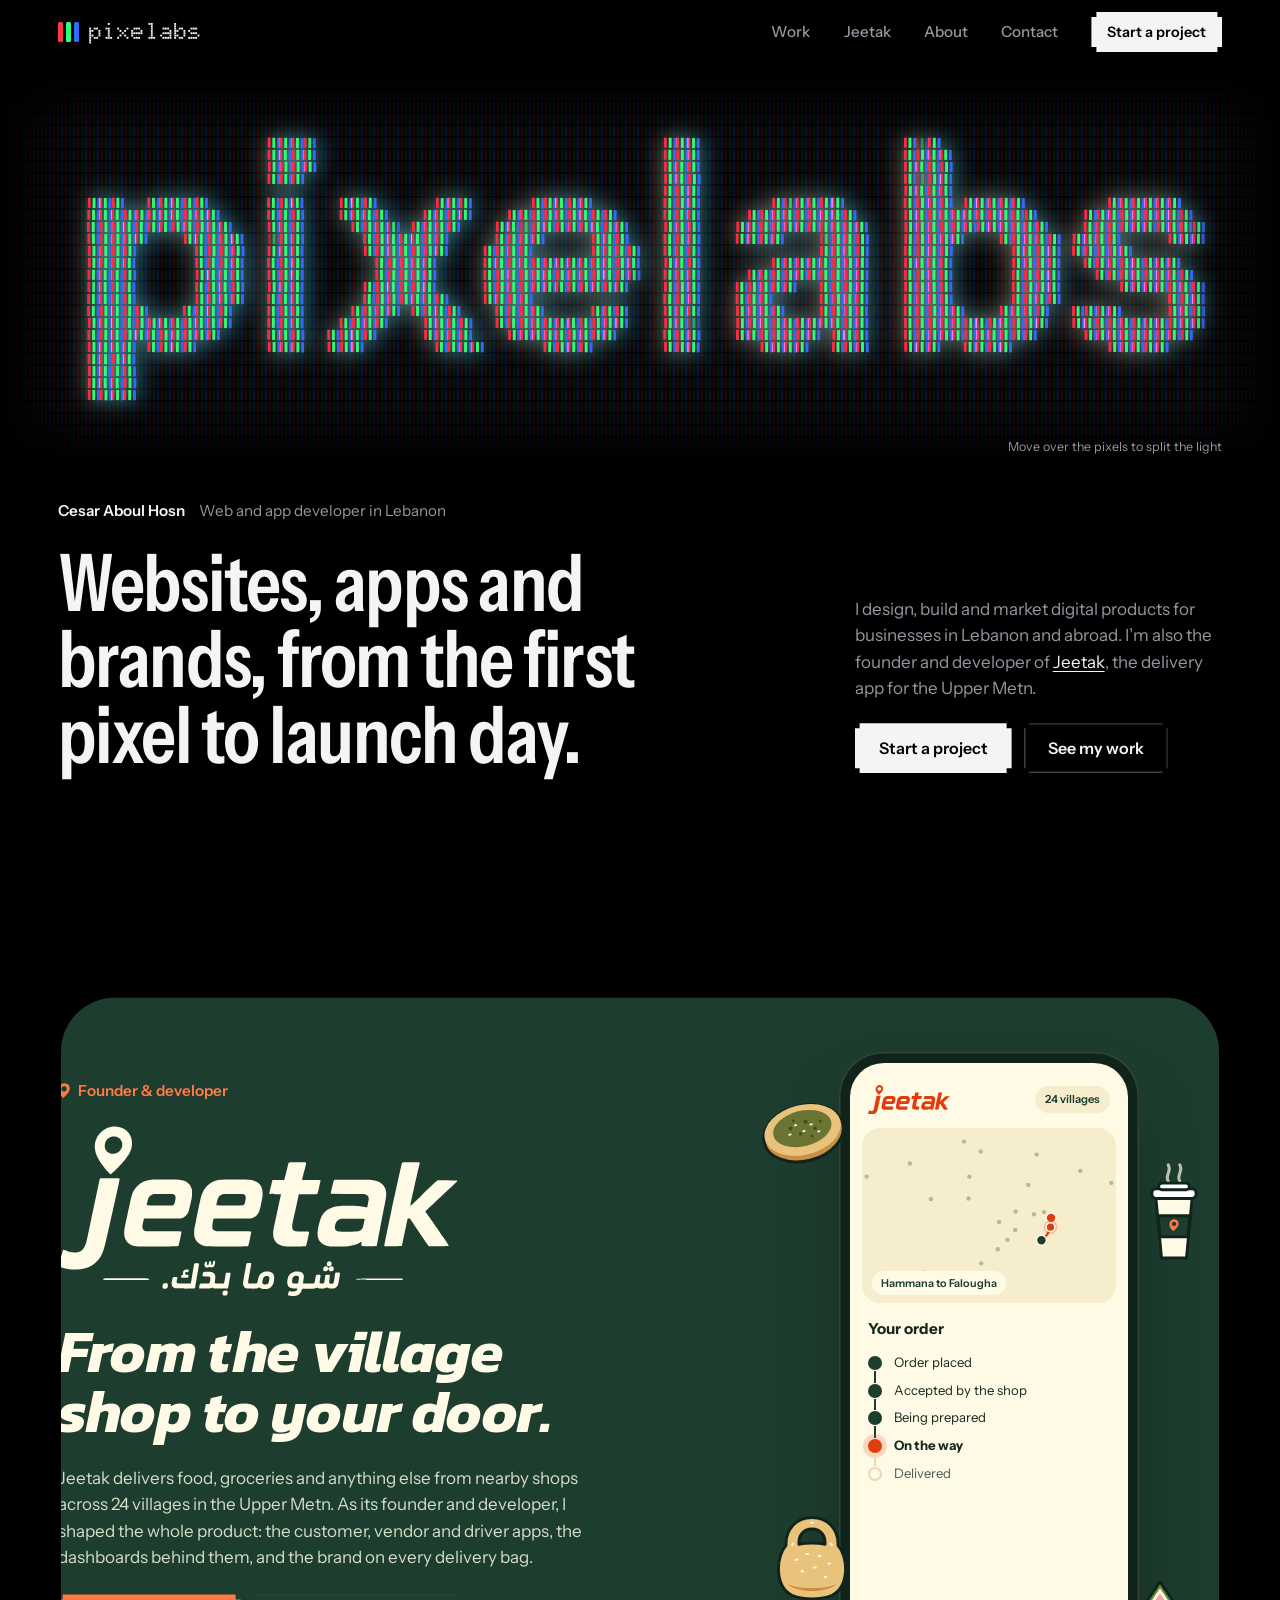
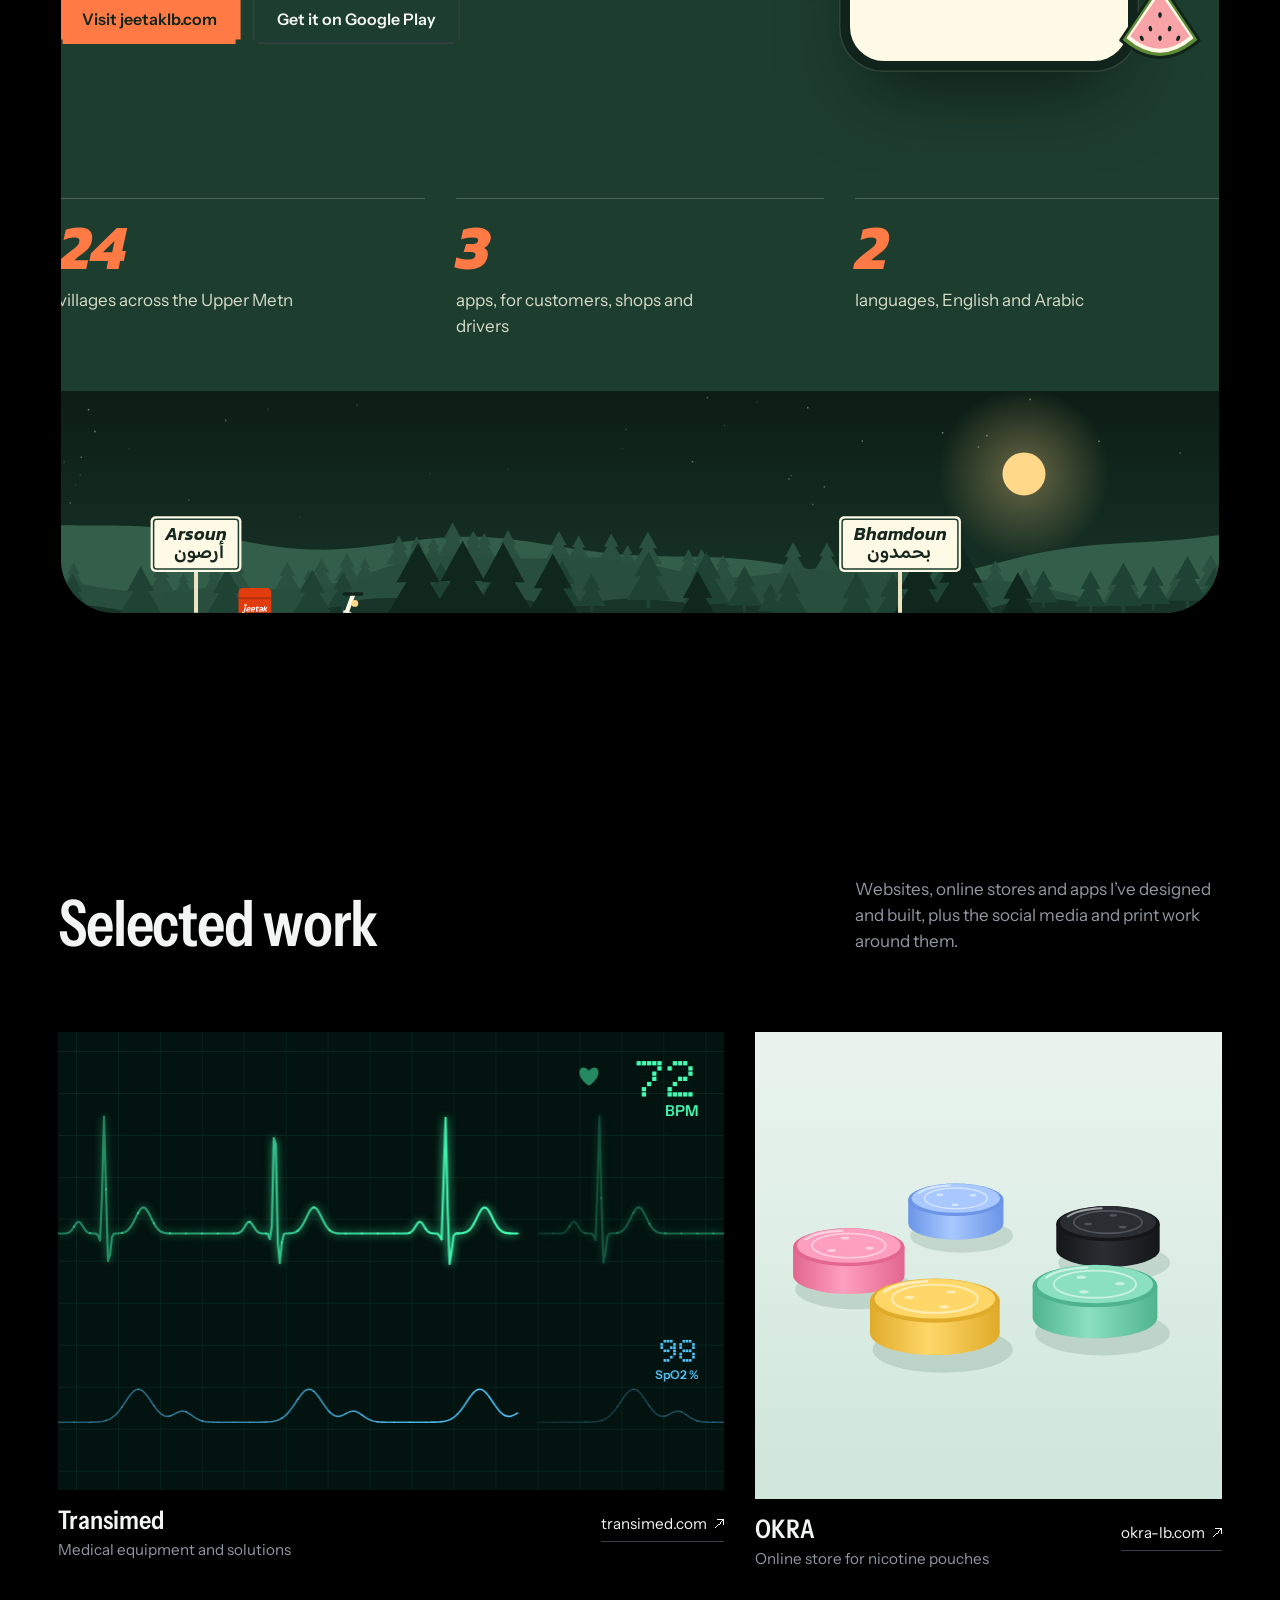
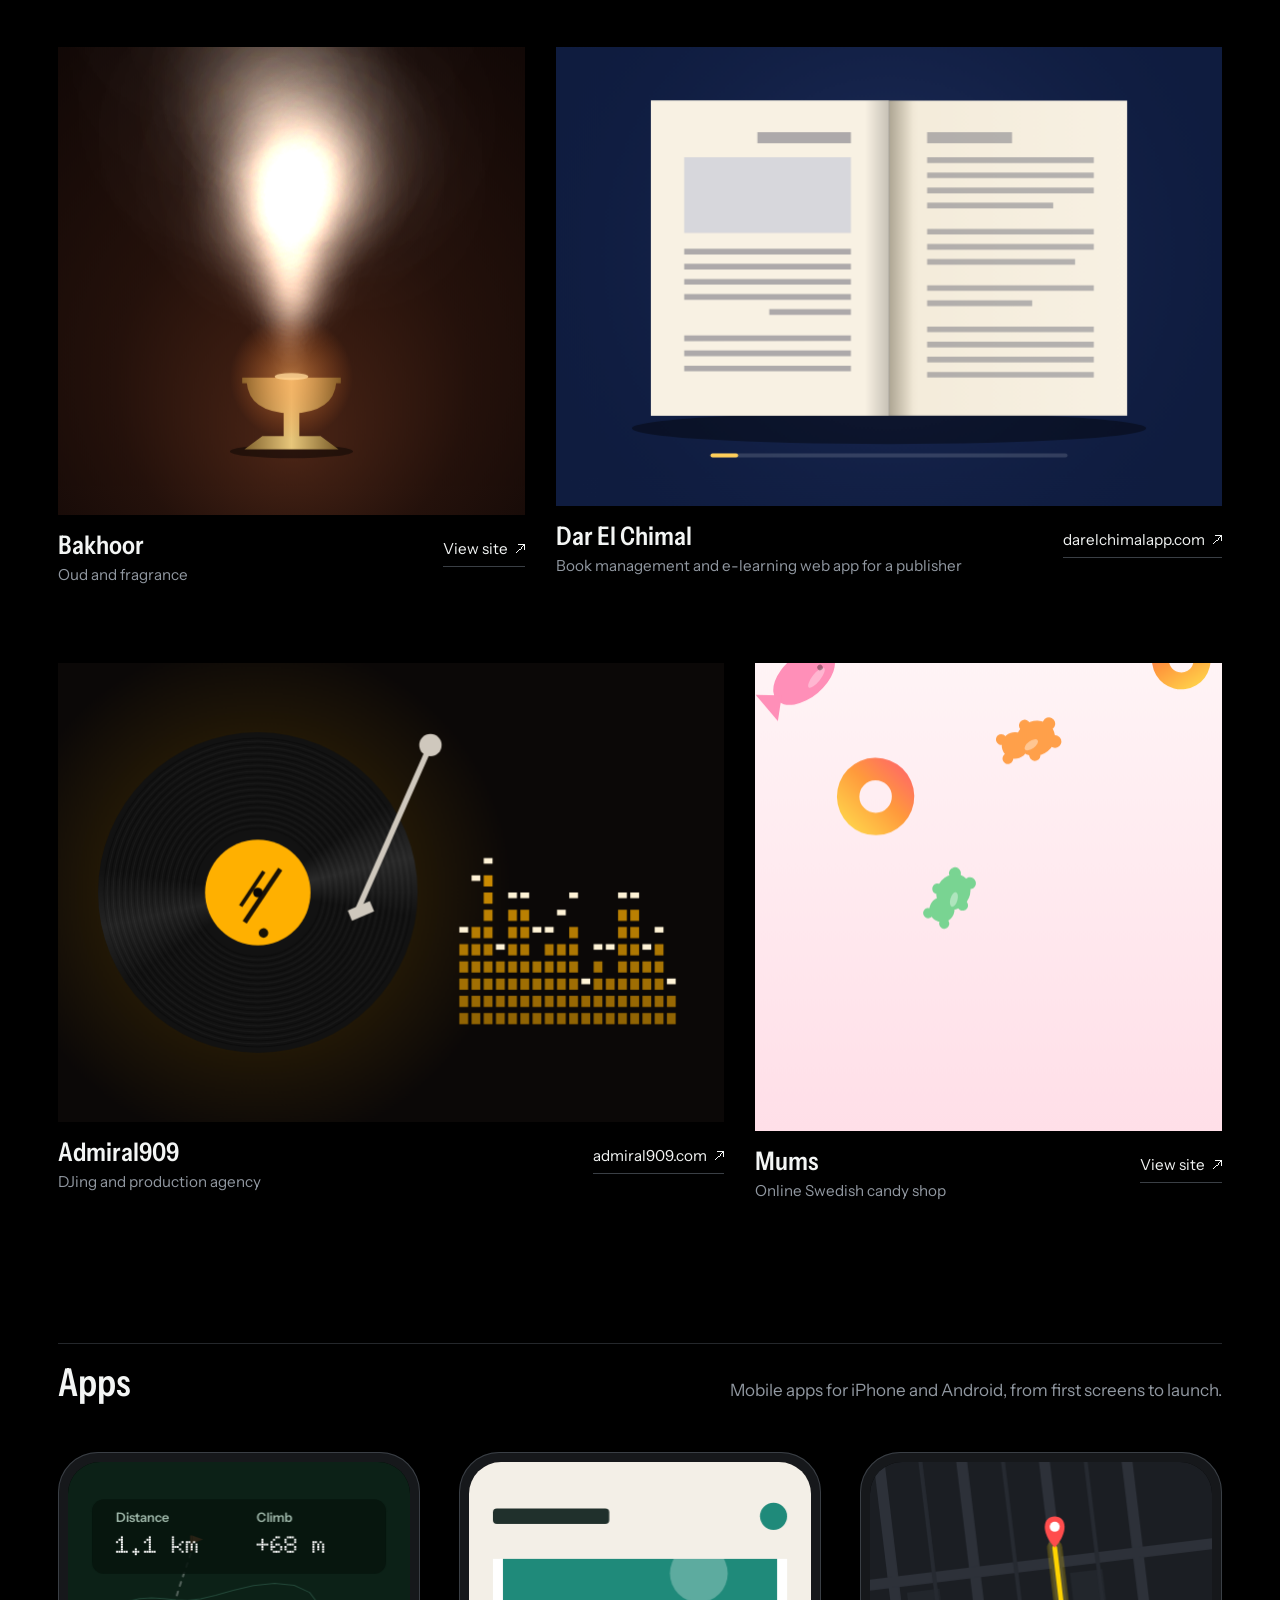
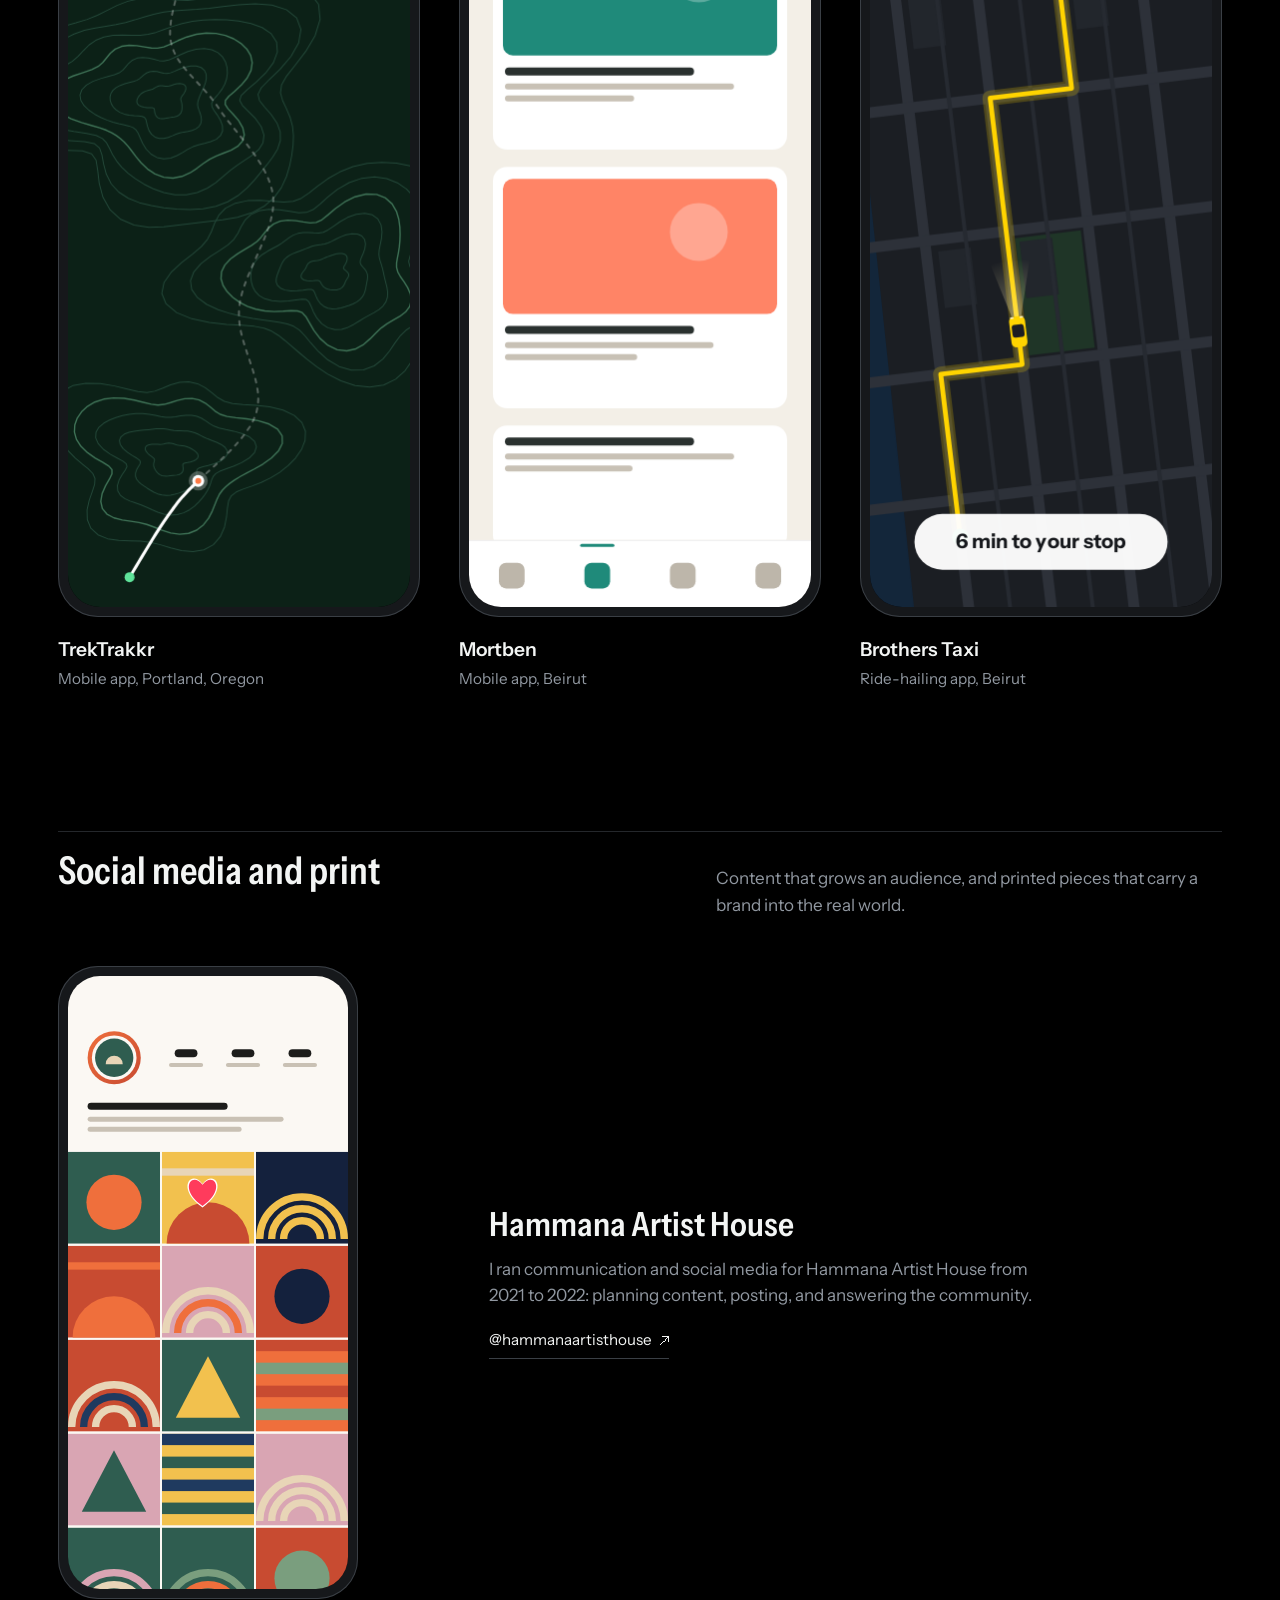
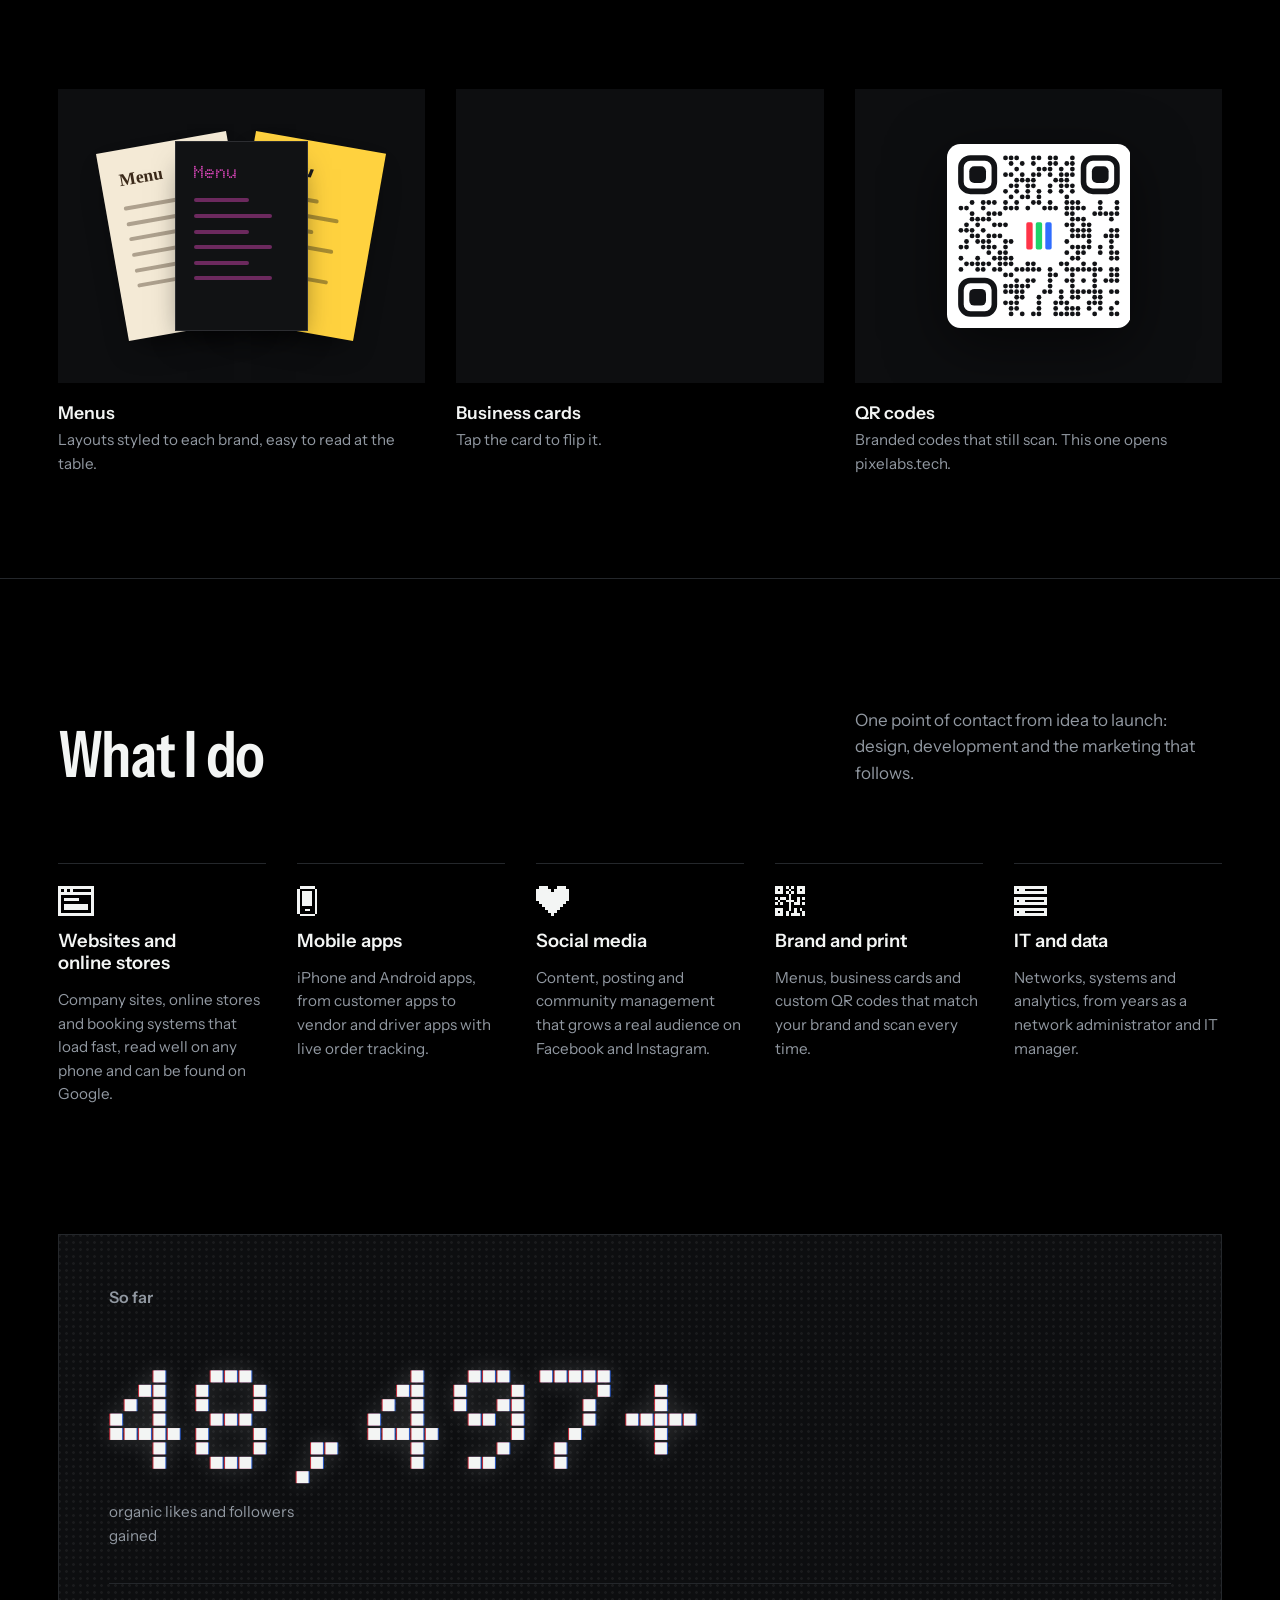
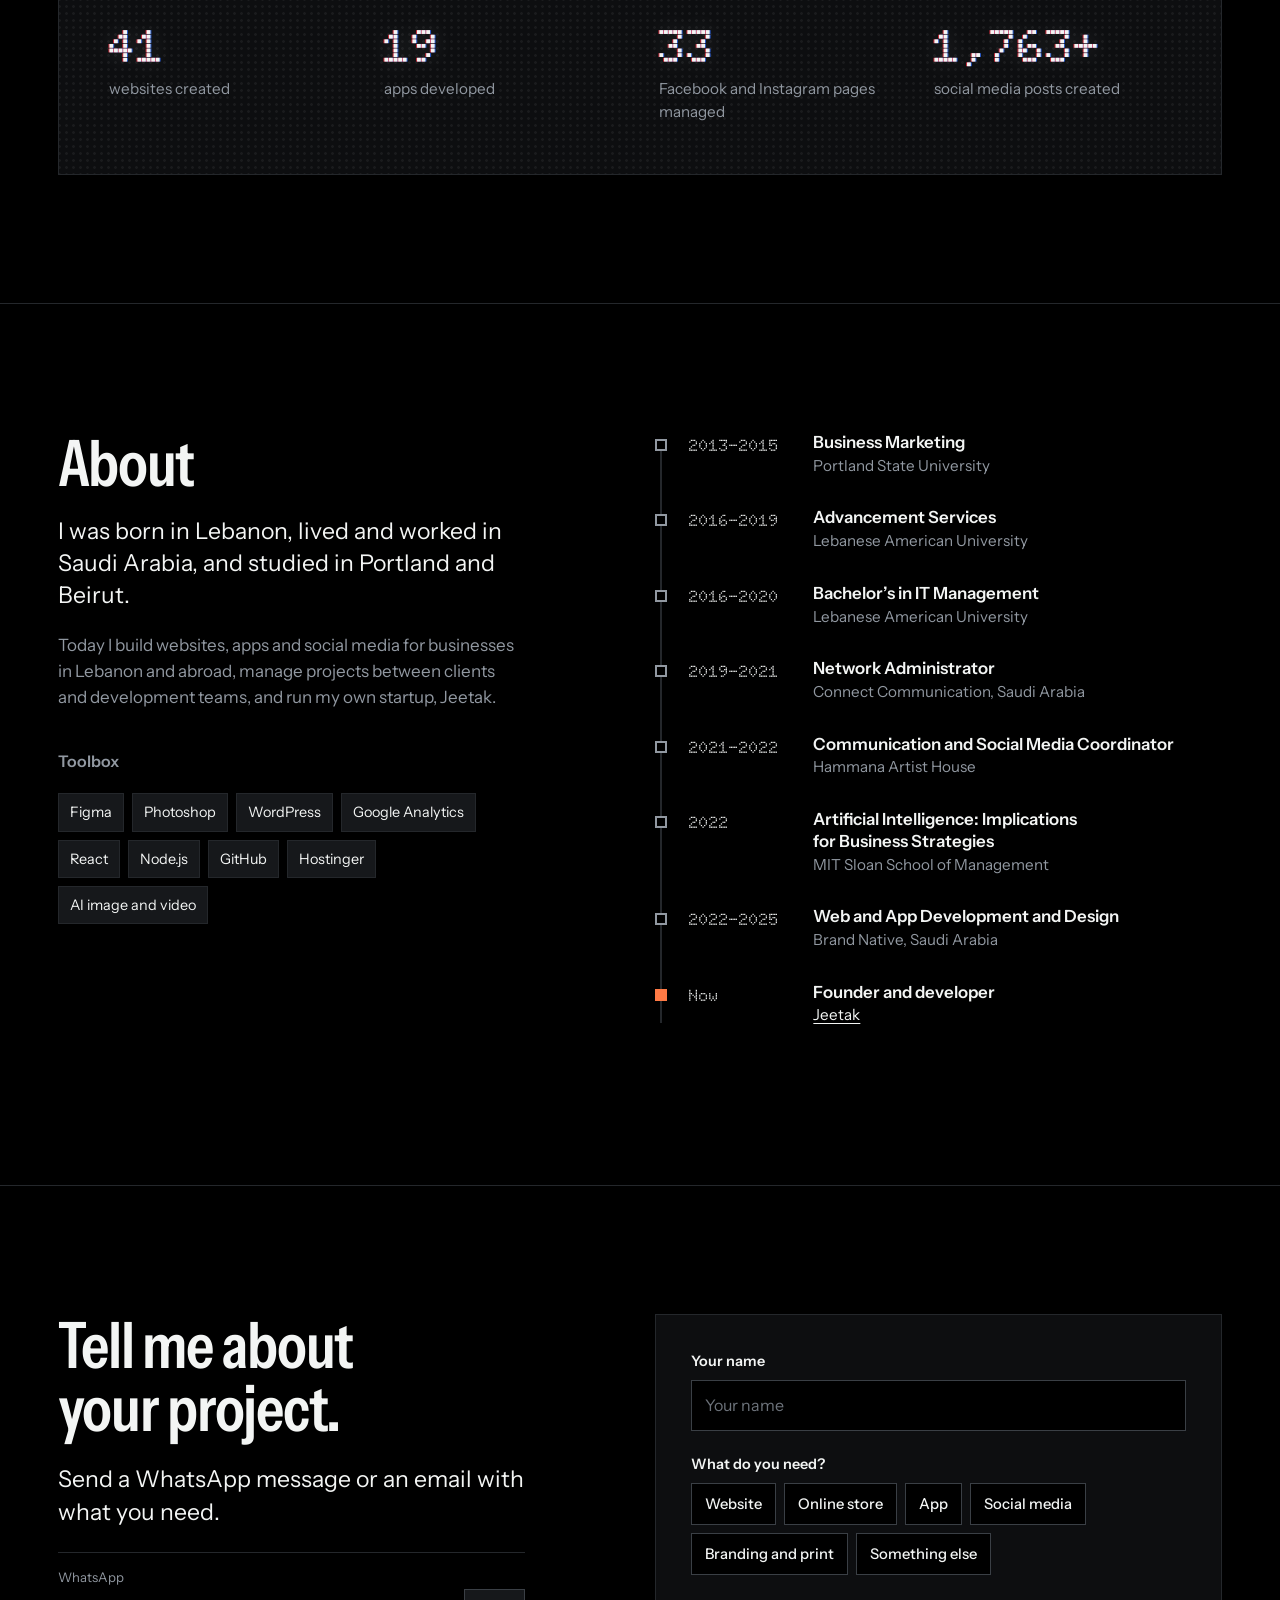
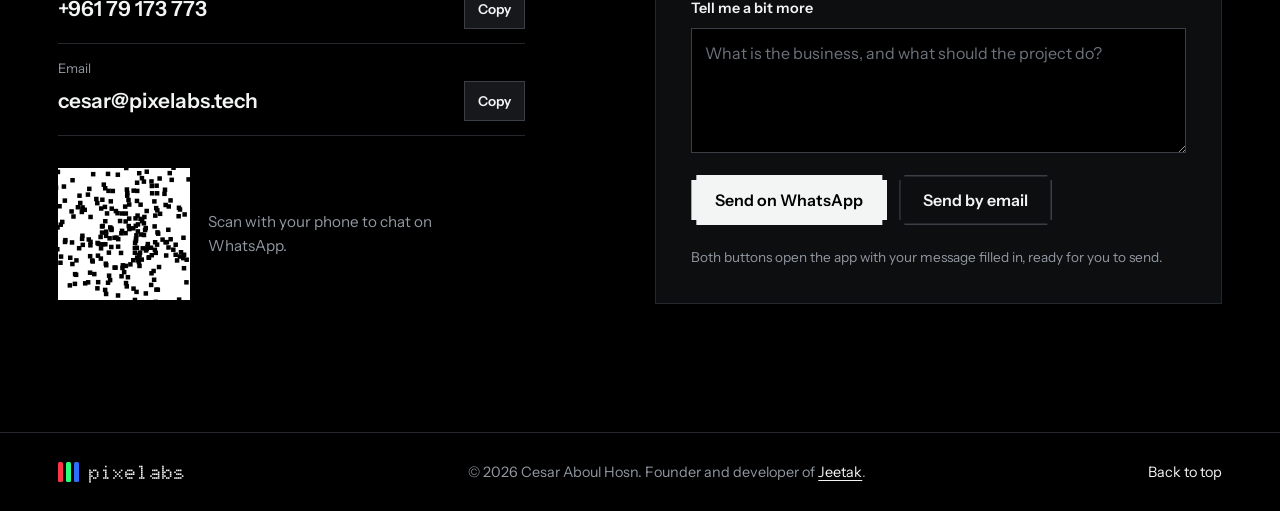
==== index.html @ 4c9a55b4 "pixelabs.tech redesign New single-page portfolio: subpixel hero, animated project covers, Jeetak fou" ====
<!doctype html>
<html lang="en">
<head>
<meta charset="utf-8">
<meta name="viewport" content="width=device-width, initial-scale=1, viewport-fit=cover">
<title>Cesar Aboul Hosn | Web &amp; App Developer | pixelabs</title>
<meta name="description" content="Cesar Aboul Hosn designs, builds and markets websites, apps and brands. Web and app developer in Lebanon, founder and developer of Jeetak.">
<meta name="theme-color" content="#000000">
<link rel="canonical" href="https://pixelabs.tech/">
<link rel="icon" href="data:image/svg+xml,%3Csvg xmlns='http://www.w3.org/2000/svg' viewBox='0 0 32 32'%3E%3Crect width='32' height='32' rx='6' fill='%23000'/%3E%3Crect x='7' y='7' width='4.5' height='18' rx='1' fill='%23ff3448'/%3E%3Crect x='13.75' y='7' width='4.5' height='18' rx='1' fill='%2328ff7c'/%3E%3Crect x='20.5' y='7' width='4.5' height='18' rx='1' fill='%232f6dff'/%3E%3C/svg%3E">
<meta property="og:type" content="website">
<meta property="og:url" content="https://pixelabs.tech/">
<meta property="og:site_name" content="pixelabs">
<meta property="og:title" content="Cesar Aboul Hosn | Web &amp; App Developer">
<meta property="og:description" content="Cesar Aboul Hosn designs, builds and markets websites, apps and brands. Web and app developer in Lebanon, founder and developer of Jeetak.">
<meta property="og:image" content="https://pixelabs.tech/og-image.png">
<meta property="og:image:width" content="1200">
<meta property="og:image:height" content="630">
<meta name="twitter:card" content="summary_large_image">
<link rel="preconnect" href="https://fonts.googleapis.com">
<link rel="preconnect" href="https://fonts.gstatic.com" crossorigin>
<link rel="stylesheet" href="https://fonts.googleapis.com/css2?family=Instrument+Sans:wdth,wght@75..100,400..700&family=Doto:wght@500..900&family=Kanit:ital,wght@1,600;1,700&family=Baloo+Bhaijaan+2:wght@600;700&display=swap">
<style>
:root{padding:env(safe-area-inset-top,0px) 0 env(safe-area-inset-bottom,0px)}
*,*::before,*::after{box-sizing:border-box}
body{margin:0}
img{max-width:100%}
[hidden]{display:none!important}
/* Layout: a dark screen seen up close. One full-bleed pixel canvas opens the page; everything else sits
   left-aligned on a 12-column grid with wide black margins. The Jeetak section switches the screen to
   Jeetak's own app colours, the way a phone switches apps. */
:root {
  --void: #000000;          /* OLED black: a pixel switched off */
  --glass: #0d0e10;         /* panel glass for raised surfaces */
  --glass-2: #16181b;
  --rule: #24272b;
  --rule-strong: #3a3f45;
  --dim: #9198a1;           /* secondary text, 7:1 on black */
  --placeholder: #6d737b;
  --phosphor: #f3f5f4;      /* screen white */
  --sub-r: #ff3448;         /* the three subpixels */
  --sub-g: #28ff7c;
  --sub-b: #2f6dff;
  --veil: rgba(0, 0, 0, .74);
  --led-dot: rgba(255, 255, 255, .055);
  --subpx: url("data:image/svg+xml,%3Csvg xmlns='http://www.w3.org/2000/svg' viewBox='0 0 30 30'%3E%3Crect x='1.5' y='2' width='7' height='26' rx='1.5' fill='%23ff3448' fill-opacity='.13'/%3E%3Crect x='11.5' y='2' width='7' height='26' rx='1.5' fill='%2328ff7c' fill-opacity='.09'/%3E%3Crect x='21.5' y='2' width='7' height='26' rx='1.5' fill='%232f6dff' fill-opacity='.17'/%3E%3C/svg%3E");

  /* Jeetak, from jeetaklb.com */
  --jk-pine: #1D3D2F;
  --jk-pine-deep: #10241B;
  --jk-ink: #15271E;
  --jk-ink-soft: #4A5D52;
  --jk-cream: #FFFAE6;
  --jk-cream-shade: #F6EDCD;
  --jk-cream-dim: #D6DCC8;
  --jk-cream-edge: #E7DBB5;
  --jk-orange: #E23C0E;
  --jk-orange-lit: #FF7A45;
  --jk-orange-ink: #B32F0A;
  --jk-hair: rgba(255, 250, 230, .2);
  /* Jeetak illustration palette (names match jeetaklb.com so its drawings render unchanged) */
  --orange: var(--jk-orange); --orange-lit: var(--jk-orange-lit); --orange-ink: var(--jk-orange-ink);
  --pine: var(--jk-pine); --pine-deep: var(--jk-pine-deep); --cream: var(--jk-cream);
  --white: #FFFFFF; --tree-fore: #0A1912; --stone: #EFE3C4; --glow: #FFD88A;
  --dough: #E9C27C; --crust: #C98F45; --zaatar: #6B7433; --zaatar-dark: #454D1E;
  --herb: #7FAE4E; --herb-dark: #5C8A35; --kraft: #C99A5D; --kraft-dark: #A97C43;
  --melon: #F7A3A8; --water: #BFE6F4; --water-deep: #86C6E0; --tomato: #D9412F;

  --f-display: "Instrument Sans", "Arial Narrow", system-ui, -apple-system, "Segoe UI", sans-serif;
  --f-body: "Instrument Sans", system-ui, -apple-system, "Segoe UI", sans-serif;
  --f-dot: "Doto", "Instrument Sans", ui-monospace, monospace;
  --f-jk: "Kanit", "Instrument Sans", system-ui, sans-serif;
  --f-ar: "Baloo Bhaijaan 2", "Geeza Pro", "Noto Sans Arabic", system-ui, sans-serif;

  --t-h1: clamp(2.35rem, 6.2vw, 6rem);
  --t-h2: clamp(2.2rem, 5vw, 4.5rem);
  --t-h3: clamp(1.3rem, 2vw, 1.6rem);

  --gutter: clamp(16px, 4.5vw, 64px);
  --col-gap: clamp(16px, 2.4vw, 32px);
  --max: 1320px;
  --head: 64px;
  color-scheme: dark;
}

*, *::before, *::after { box-sizing: border-box; }
html { background: var(--void); scroll-behavior: smooth; -webkit-text-size-adjust: 100%; overflow-x: clip; }
body {
  background: var(--void);
  color: var(--phosphor);
  font-family: var(--f-body);
  font-size: 1.0625rem;
  line-height: 1.55;
  overflow-x: clip;
  -webkit-font-smoothing: antialiased;
  -moz-osx-font-smoothing: grayscale;
}
::selection { background: var(--sub-b); color: var(--white); }
a { color: inherit; }
:focus-visible { outline: 2px solid var(--phosphor); outline-offset: 3px; }
h1, h2, h3, h4 { margin: 0; font-weight: 600; text-wrap: balance; }
p { margin: 0; }
.sprite { position: absolute; width: 0; height: 0; overflow: hidden; }
.skip { position: absolute; left: 12px; top: -80px; z-index: 100; background: var(--phosphor); color: var(--void); padding: 12px 16px; font-weight: 600; text-decoration: none; }
.skip:focus { top: 12px; }
.wrap { width: 100%; max-width: var(--max); margin-inline: auto; padding-inline: var(--gutter); }
section { scroll-margin-top: calc(var(--head) + 8px); }

/* ---------- header ---------- */
.top {
  position: fixed; inset: 0 0 auto 0; z-index: 40;
  padding-top: env(safe-area-inset-top, 0px);
  border-bottom: 1px solid transparent;
  transition: background-color .35s ease, border-color .35s ease, transform .45s cubic-bezier(.2, .7, .2, 1);
}
.top.scrolled { background: var(--veil); -webkit-backdrop-filter: blur(14px) saturate(150%); backdrop-filter: blur(14px) saturate(150%); border-bottom-color: var(--rule); }
.top.hide:not(:focus-within) { transform: translateY(-100%); }
.top-in { height: var(--head); display: flex; align-items: center; justify-content: space-between; gap: 16px; }
.logo { display: inline-flex; align-items: center; gap: 10px; color: var(--phosphor); text-decoration: none; }
.logo-mark { display: inline-flex; gap: 3px; height: 20px; }
.logo-mark i { display: block; width: 5px; border-radius: 1.5px; }
.logo-mark i:nth-child(1) { background: var(--sub-r); }
.logo-mark i:nth-child(2) { background: var(--sub-g); }
.logo-mark i:nth-child(3) { background: var(--sub-b); }
.logo-word { font-family: var(--f-dot); font-weight: 800; font-size: 1.45rem; line-height: 1; letter-spacing: .01em; }
.nav { display: flex; align-items: center; gap: clamp(14px, 2.6vw, 34px); }
.nav a:not(.btn) { color: var(--dim); text-decoration: none; font-size: .95rem; font-weight: 500; padding-block: 12px; transition: color .2s; }
.nav a:not(.btn):hover { color: var(--phosphor); }
@media (max-width: 760px) { .nav .nav-wide { display: none; } }

/* ---------- buttons: square-stepped corners like a pixel-art button ---------- */
.btn {
  --bg: var(--phosphor); --fg: var(--void);
  display: inline-flex; align-items: center; justify-content: center; gap: 10px;
  min-height: 50px; padding: 0 24px;
  font: 600 1rem/1 var(--f-body);
  color: var(--fg); background: var(--bg);
  text-decoration: none; border: 0; cursor: pointer;
  clip-path: polygon(0 5px, 5px 5px, 5px 0, calc(100% - 5px) 0, calc(100% - 5px) 5px, 100% 5px, 100% calc(100% - 5px), calc(100% - 5px) calc(100% - 5px), calc(100% - 5px) 100%, 5px 100%, 5px calc(100% - 5px), 0 calc(100% - 5px));
  transition: transform .15s ease, text-shadow .2s ease;
}
.btn:active { transform: translateY(1px); }
.btn:focus-visible { outline: none; box-shadow: inset 0 0 0 3px var(--sub-b); }
.btn.ghost { --bg: transparent; --fg: var(--phosphor); box-shadow: inset 0 0 0 1.5px var(--rule-strong); }
.btn.ghost:focus-visible { box-shadow: inset 0 0 0 3px var(--sub-b); }
@media (hover: hover) { .btn:hover { text-shadow: -1.5px 0 var(--sub-r), 1.5px 0 var(--sub-b); } }
.btn-sm { min-height: 40px; padding: 0 16px; font-size: .9rem; }
.cta-row { display: flex; flex-wrap: wrap; gap: 12px; }

/* ---------- hero ---------- */
.hero { padding-top: var(--head); }
.hero-screen {
  position: relative;
  height: clamp(180px, 30vw, 440px);
  margin-top: clamp(4px, 1vw, 16px);
  touch-action: pan-y;
  cursor: crosshair;
  background-image: var(--subpx);
  background-size: var(--cell, 8px) var(--cell, 8px);
  background-position: var(--gx, 0) var(--gy, 0);
  user-select: none; -webkit-user-select: none;
}
.hero-screen::after {
  content: ""; position: absolute; inset: 0; pointer-events: none;
  background:
    linear-gradient(90deg, var(--void), rgba(0, 0, 0, 0) 7%, rgba(0, 0, 0, 0) 93%, var(--void)),
    linear-gradient(var(--void), rgba(0, 0, 0, 0) 16%, rgba(0, 0, 0, 0) 84%, var(--void));
}
.hero-screen canvas { position: absolute; inset: 0; width: 100%; height: 100%; display: block; }
#heroGlow { filter: blur(12px) saturate(1.5); opacity: .85; }
.hero-hint { position: absolute; right: var(--gutter); bottom: 4px; z-index: 2; font-size: .78rem; color: var(--dim); pointer-events: none; }
.hint-touch { display: none; }
@media (hover: none) { .hint-fine { display: none; } .hint-touch { display: inline; } }

.hero-copy {
  display: grid; grid-template-columns: repeat(12, minmax(0, 1fr));
  column-gap: var(--col-gap); row-gap: 22px;
  padding-block: clamp(18px, 3vw, 40px) clamp(64px, 9vw, 128px);
}
.credit { grid-column: 1 / -1; display: flex; flex-wrap: wrap; align-items: baseline; gap: 2px 14px; font-size: .95rem; color: var(--dim); }
.credit strong { color: var(--phosphor); font-weight: 600; }
.hero h1 {
  grid-column: 1 / span 8;
  font-family: var(--f-display); font-stretch: 78%; font-weight: 600;
  font-size: var(--t-h1); line-height: .96; letter-spacing: -.022em;
}
.hero-side { grid-column: 9 / span 4; align-self: end; display: grid; gap: 22px; color: var(--dim); }
.hero-side p { max-width: 38ch; }
.hero-side a:not(.btn) { color: var(--phosphor); text-underline-offset: 3px; }
@media (max-width: 900px) {
  .hero h1, .hero-side { grid-column: 1 / -1; }
  .hero-side p { max-width: 52ch; }
}

/* ---------- Jeetak ---------- */
.jk { --p: 1; padding-block: clamp(8px, 2vw, 24px); }
.jk-panel {
  position: relative; overflow: hidden;
  background: var(--jk-pine); color: var(--jk-cream);
  padding-top: clamp(64px, 9vw, 128px);
  clip-path: inset(calc((1 - var(--p)) * 7vw) calc((1 - var(--p)) * 5vw) round calc((1 - var(--p)) * 56px));
}
.jk-grid { display: grid; grid-template-columns: repeat(12, minmax(0, 1fr)); column-gap: var(--col-gap); row-gap: 56px; align-items: center; }
.jk-copy { grid-column: 1 / span 6; display: grid; gap: 24px; justify-items: start; }
.jk-visual { grid-column: 8 / span 5; position: relative; display: grid; place-items: center; padding-block: 24px; }
@media (max-width: 900px) { .jk-copy, .jk-visual { grid-column: 1 / -1; } }
.jk-role { display: inline-flex; align-items: center; gap: 8px; font-size: .95rem; font-weight: 600; color: var(--jk-orange-lit); }
.jk-role-pin { width: 12px; height: 15px; fill: currentColor; }
.jk-lockup { width: min(100%, 25rem); height: auto; fill: var(--jk-cream); }
.jk h2 { font-family: var(--f-jk); font-style: italic; font-weight: 700; font-size: clamp(2rem, 4.6vw, 3.9rem); line-height: 1.02; letter-spacing: -.01em; max-width: 14ch; }
.jk-lede { color: var(--jk-cream-dim); max-width: 48ch; }
.jk-btn { --bg: var(--jk-orange-lit); --fg: var(--jk-pine-deep); }
.jk-btn:focus-visible, .jk-ghost:focus-visible { box-shadow: inset 0 0 0 3px var(--jk-cream); }
.jk-ghost { --fg: var(--jk-cream); box-shadow: inset 0 0 0 1.5px rgba(255, 250, 230, .42); }
@media (hover: hover) { .jk .btn:hover { text-shadow: none; filter: brightness(1.06); } }

.jk-phone {
  position: relative; z-index: 1;
  width: min(300px, 76vw); aspect-ratio: 9 / 18.6; max-width: 100%;
  padding: 11px; border-radius: 44px;
  background: var(--jk-pine-deep);
  box-shadow: 0 40px 80px -30px rgba(0, 0, 0, .6), inset 0 0 0 1.5px rgba(255, 250, 230, .14);
}
.jk-screen { height: 100%; border-radius: 34px; overflow: hidden; display: flex; flex-direction: column; background: var(--jk-cream); color: var(--jk-ink); }
.jk-app-bar { display: flex; align-items: center; justify-content: space-between; padding: 22px 18px 10px; }
.jk-app-word { width: 82px; height: auto; fill: var(--jk-orange); }
.jk-app-chip { font-size: .7rem; font-weight: 600; color: var(--jk-pine); background: var(--jk-cream-shade); padding: 5px 10px; border-radius: 999px; }
.jk-map { position: relative; margin: 4px 12px 0; aspect-ratio: 1.45; border-radius: 18px; overflow: hidden; background: var(--jk-cream-shade); }
.jk-map svg { width: 100%; height: 100%; display: block; }
.jk-dots circle { fill: var(--jk-pine); opacity: .3; }
.jk-route { fill: none; stroke: var(--jk-pine); stroke-opacity: .4; stroke-width: 6; stroke-dasharray: 2 14; stroke-linecap: round; }
.jk-route-done { fill: none; stroke: var(--jk-orange); stroke-width: 7; stroke-linecap: round; }
.jk-shop { fill: var(--jk-pine); stroke: var(--jk-cream); stroke-width: 5; }
.jk-home { fill: var(--jk-orange); stroke: var(--jk-cream); stroke-width: 5; }
.jk-rider-dot { fill: var(--jk-orange); stroke: var(--jk-cream); stroke-width: 5; }
.jk-rider-pulse { fill: var(--jk-orange); opacity: .25; transform-box: fill-box; transform-origin: center; animation: pulse 1.4s ease-out infinite; }
.jk-map-label { position: absolute; left: 10px; bottom: 8px; font-size: .68rem; font-weight: 600; color: var(--jk-pine); background: var(--jk-cream); padding: 4px 9px; border-radius: 999px; }
.jk-order { padding: 14px 18px 18px; display: grid; gap: 8px; }
.jk-order-title { font-weight: 700; font-size: .95rem; }
.jk-steps { list-style: none; margin: 0; padding: 0; }
.jk-steps li { position: relative; display: flex; align-items: center; gap: 12px; padding: 6px 0; font-size: .82rem; line-height: 1.2; color: var(--jk-ink-soft); }
.jk-steps li::before { content: ""; flex: none; width: 14px; height: 14px; border-radius: 50%; background: var(--jk-cream); box-shadow: inset 0 0 0 2px var(--jk-cream-edge); transition: background-color .3s, box-shadow .3s; }
.jk-steps li:not(:last-child)::after { content: ""; position: absolute; left: 6px; top: calc(50% + 8px); height: calc(100% - 16px); width: 2px; background: var(--jk-cream-edge); transition: background-color .3s; }
.jk-steps li.done { color: var(--jk-ink); }
.jk-steps li.done::before { background: var(--jk-pine); box-shadow: none; }
.jk-steps li.done::after { background: var(--jk-pine); }
.jk-steps li.now { color: var(--jk-ink); font-weight: 700; }
.jk-steps li.now::before { background: var(--jk-orange); box-shadow: 0 0 0 5px rgba(226, 60, 14, .18); }

.jk-food { position: absolute; z-index: 2; width: clamp(62px, 8vw, 96px); animation: float 6s ease-in-out infinite; }
.jk-food > svg { display: block; width: 100%; height: auto; overflow: visible; }
.jk-food.f1 { left: 0; top: 6%; animation-delay: -1s; }
.jk-food.f2 { right: 0; top: 20%; animation-delay: -3s; }
.jk-food.f3 { left: 2%; bottom: 14%; animation-delay: -2s; }
.jk-food.f4 { right: 3%; bottom: 4%; animation-delay: -4.5s; }

.jk-facts { list-style: none; margin: 0 auto; display: grid; grid-template-columns: repeat(3, minmax(0, 1fr)); gap: var(--col-gap); padding-block: clamp(64px, 8vw, 112px) clamp(32px, 4vw, 56px); }
.jk-facts li { display: grid; gap: 8px; align-content: start; padding-top: 16px; border-top: 1px solid var(--jk-hair); }
.jk-facts strong { font-family: var(--f-jk); font-style: italic; font-weight: 700; font-size: clamp(2.6rem, 5vw, 4rem); line-height: 1; color: var(--jk-orange-lit); }
.jk-facts span { color: var(--jk-cream-dim); max-width: 26ch; }
@media (max-width: 640px) { .jk-facts { grid-template-columns: minmax(0, 1fr); } }

.jk-ride { position: relative; height: clamp(190px, 24vw, 320px); }
#rideCanvas { position: absolute; inset: 0; width: 100%; height: 100%; display: block; }
.jk-scooter { position: absolute; left: clamp(12px, 15%, 240px); bottom: 10%; width: clamp(118px, 14vw, 196px); animation: scoot .5s ease-in-out infinite alternate; }
.jk-scooter > svg { display: block; width: 100%; height: auto; overflow: visible; }

/* Jeetak's own drawing classes, scoped to the section */
.jk .c-white { fill: var(--white); } .jk .c-cream { fill: var(--cream); } .jk .c-crust { fill: var(--crust); }
.jk .c-dough { fill: var(--dough); } .jk .c-herb { fill: var(--herb); } .jk .c-herb-dark { fill: var(--herb-dark); }
.jk .c-kraft { fill: var(--kraft); } .jk .c-kraft-dark { fill: var(--kraft-dark); } .jk .c-melon { fill: var(--melon); }
.jk .c-pine { fill: var(--pine); } .jk .c-seed { fill: var(--pine-deep); } .jk .c-stone { fill: var(--stone); }
.jk .c-tomato { fill: var(--tomato); } .jk .c-water { fill: var(--water); } .jk .c-zaatar { fill: var(--zaatar); }
.jk .c-zaatar-dark { fill: var(--zaatar-dark); } .jk .c-bag { fill: var(--orange); } .jk .c-bag-lit { fill: var(--orange-lit); }
.jk .ol { stroke: var(--pine-deep); stroke-width: 3; stroke-linejoin: round; stroke-linecap: round; }
.jk .ln { fill: none; stroke: var(--pine-deep); stroke-width: 2.4; stroke-linecap: round; }
.jk .ln-crust { stroke: var(--kraft-dark); } .jk .ln-soft { opacity: .35; } .jk .ln-water { stroke: var(--water-deep); }
.jk .steam-line { fill: none; stroke: var(--cream); stroke-width: 3.2; stroke-linecap: round; opacity: .7; transform-box: fill-box; animation: steam 2.8s ease-in-out infinite; }
.jk .steam-line.s2 { animation-delay: -1.4s; }
.jk .tire { fill: var(--tree-fore); }
.jk .spoke { fill: none; stroke: var(--stone); stroke-width: 2; stroke-linecap: round; opacity: .6; }
.jk .spokes { transform-box: fill-box; transform-origin: center; animation: spin var(--wheel, .45s) linear infinite; }
.jk .rack { fill: none; stroke: var(--pine-deep); stroke-width: 3; stroke-linecap: round; }
.jk .bag-seam { fill: none; stroke: var(--orange-ink); stroke-width: 2.5; }
.jk .scoot-body { fill: var(--cream); }
.jk .scoot-dark { fill: var(--pine-deep); }
.jk .scoot-line { fill: none; stroke: var(--cream); stroke-width: 5; stroke-linecap: round; }
.jk .scoot-bar { fill: none; stroke: var(--pine-deep); stroke-width: 4; stroke-linecap: round; }
.jk .win-on { fill: var(--glow); }
.jk .speed { fill: none; stroke: var(--cream); stroke-width: 3; stroke-linecap: round; opacity: 0; animation: speed 1.1s linear infinite; }
.jk .speed.sp2 { animation-delay: .35s; }
.jk .speed.sp3 { animation-delay: .7s; }

/* ---------- section heads ---------- */
.sec-head { display: grid; grid-template-columns: repeat(12, minmax(0, 1fr)); column-gap: var(--col-gap); row-gap: 16px; align-items: end; margin-bottom: clamp(40px, 6vw, 80px); }
.sec-head h2 { grid-column: 1 / span 7; font-family: var(--f-display); font-stretch: 78%; font-size: var(--t-h2); line-height: .98; letter-spacing: -.02em; }
.sec-head p { grid-column: 9 / span 4; color: var(--dim); max-width: 40ch; }
@media (max-width: 900px) { .sec-head h2, .sec-head p { grid-column: 1 / -1; } }

/* ---------- work ---------- */
.work { padding-block: clamp(96px, 12vw, 180px) clamp(64px, 8vw, 120px); }
.work-grid { display: grid; grid-template-columns: repeat(12, minmax(0, 1fr)); column-gap: var(--col-gap); row-gap: clamp(48px, 6vw, 88px); align-items: start; }
.proj { grid-column: 1 / -1; position: relative; display: grid; gap: 16px; }
@media (min-width: 900px) { .proj.w7 { grid-column: span 7; } .proj.w5 { grid-column: span 5; } }
.proj-cover { position: relative; aspect-ratio: 16 / 11; max-width: 100%; overflow: hidden; background: var(--glass); }
.proj.w5 .proj-cover { aspect-ratio: 1 / 1; }
@media (max-width: 899px) { .proj .proj-cover, .proj.w5 .proj-cover { aspect-ratio: 4 / 3; } }
.proj-cover canvas { position: absolute; inset: 0; width: 100%; height: 100%; display: block; }
.proj-cover::after { content: ""; position: absolute; inset: 0; pointer-events: none; background-image: var(--subpx); background-size: 3px 3px; mix-blend-mode: multiply; opacity: 0; transition: opacity .35s ease; }
@media (hover: hover) { .proj:hover .proj-cover::after { opacity: .6; } }
.proj-meta { display: flex; justify-content: space-between; align-items: flex-start; gap: 16px; }
.proj-meta > div { min-width: 0; }
.proj-meta h3 { font-family: var(--f-display); font-stretch: 85%; font-size: var(--t-h3); line-height: 1.1; }
.proj-meta p { margin-top: 4px; color: var(--dim); font-size: .95rem; }
.proj-link, .text-link { display: inline-flex; align-items: center; gap: 8px; color: var(--phosphor); text-decoration: none; font-size: .95rem; padding-block: 6px; border-bottom: 1px solid var(--rule-strong); transition: border-color .2s; }
.proj-link { white-space: nowrap; }
.proj-link::after { content: ""; position: absolute; inset: 0; }
.proj-link:hover, .text-link:hover { border-bottom-color: var(--phosphor); }
.ext { width: 9px; height: 9px; flex: none; fill: currentColor; }

.sub-head { display: flex; flex-wrap: wrap; justify-content: space-between; align-items: baseline; gap: 8px 24px; margin: clamp(96px, 11vw, 150px) 0 clamp(28px, 4vw, 48px); padding-top: 20px; border-top: 1px solid var(--rule); }
.sub-head h3 { font-family: var(--f-display); font-stretch: 80%; font-size: clamp(1.7rem, 3vw, 2.4rem); line-height: 1; }
.sub-head p { color: var(--dim); max-width: 46ch; }

.phone { position: relative; aspect-ratio: 9 / 19; max-width: 100%; padding: clamp(7px, .8vw, 10px); border-radius: clamp(26px, 3.4vw, 40px); background: var(--glass-2); box-shadow: inset 0 0 0 1px var(--rule-strong); }
.phone canvas { display: block; width: 100%; height: 100%; border-radius: clamp(20px, 2.8vw, 32px); background: var(--void); }
.apps { display: grid; grid-template-columns: repeat(3, minmax(0, 1fr)); gap: clamp(16px, 3vw, 48px); }
.app h4 { margin-top: 18px; font-size: 1.2rem; }
.app p { margin-top: 2px; color: var(--dim); font-size: .95rem; }
@media (max-width: 760px) {
  .apps {
    grid-template-columns: none; grid-auto-flow: column; grid-auto-columns: min(62vw, 250px);
    overflow-x: auto; scroll-snap-type: x mandatory; scrollbar-width: none;
    margin-inline: calc(var(--gutter) * -1); padding-inline: var(--gutter); scroll-padding-inline: var(--gutter);
    padding-bottom: 8px;
  }
  .apps::-webkit-scrollbar { display: none; }
  .app { scroll-snap-align: start; }
}

.social { display: grid; grid-template-columns: minmax(0, 4fr) minmax(0, 8fr); gap: clamp(24px, 5vw, 80px); align-items: center; }
.phone-social { width: 100%; max-width: 300px; }
.social-copy { display: grid; gap: 14px; justify-items: start; max-width: 52ch; }
.social-copy h4 { font-family: var(--f-display); font-stretch: 85%; font-size: clamp(1.5rem, 2.6vw, 2.2rem); line-height: 1.05; }
.social-copy p { color: var(--dim); }
@media (max-width: 760px) { .social { grid-template-columns: minmax(0, 1fr); } .phone-social { max-width: 240px; } }

.print { display: grid; grid-template-columns: repeat(3, minmax(0, 1fr)); gap: var(--col-gap); margin-top: clamp(56px, 7vw, 96px); }
.print-tile { margin: 0; display: grid; gap: 16px; align-content: start; }
.print-tile > :first-child { position: relative; aspect-ratio: 4 / 3.2; max-width: 100%; display: grid; place-items: center; overflow: hidden; background: var(--glass); }
.print-tile figcaption { color: var(--dim); font-size: .95rem; }
.print-tile figcaption strong { display: block; margin-bottom: 2px; color: var(--phosphor); font-size: 1.1rem; font-weight: 600; }
@media (max-width: 760px) { .print { grid-template-columns: minmax(0, 1fr); } }

.menus { perspective: 900px; }
.menu { position: absolute; width: 36%; aspect-ratio: 3 / 4.3; padding: 6% 5%; display: flex; flex-direction: column; gap: 8%; box-shadow: 0 16px 30px -12px rgba(0, 0, 0, .7); transition: transform .55s cubic-bezier(.2, .7, .2, 1); }
.menu b { font-size: clamp(.8rem, 1.5vw, 1.1rem); line-height: 1; margin-bottom: 6%; }
.menu i { display: block; height: 4px; border-radius: 2px; background: currentColor; opacity: .38; }
.menu i:nth-child(odd) { width: 82%; }
.menu i:nth-child(even) { width: 58%; }
.menu.m1 { background: #f4ead6; color: #3b2a1a; font-family: Georgia, "Times New Roman", serif; transform: translateX(-48%) rotate(-10deg); }
.menu.m2 { z-index: 2; background: #111214; color: #ff4fd8; font-family: var(--f-dot); box-shadow: 0 16px 30px -12px rgba(0, 0, 0, .7), inset 0 0 0 1px #2c2d31; }
.menu.m3 { background: #ffd23f; color: #1b1b1b; font-family: var(--f-jk); font-style: italic; transform: translateX(48%) rotate(10deg); }
@media (hover: hover) {
  .print-tile:hover .menu.m1 { transform: translateX(-62%) rotate(-15deg); }
  .print-tile:hover .menu.m3 { transform: translateX(62%) rotate(15deg); }
}

.bcard { width: 100%; border: 0; padding: 0; margin: 0; color: inherit; font: inherit; cursor: pointer; perspective: 1000px; container-type: inline-size; }
.bcard-in { position: relative; display: block; width: 64%; aspect-ratio: 1.75; transform-style: preserve-3d; transition: transform .8s cubic-bezier(.2, .7, .2, 1); }
.bcard[aria-pressed="true"] .bcard-in { transform: rotateY(180deg); }
.bcard-face { position: absolute; inset: 0; display: flex; border-radius: 6px; backface-visibility: hidden; -webkit-backface-visibility: hidden; }
.bcard-front { align-items: center; justify-content: center; gap: 3cqw; background: var(--void); box-shadow: inset 0 0 0 1px var(--rule-strong), 0 18px 36px -14px rgba(0, 0, 0, .8); }
.bcard-front .logo-mark { height: 5cqw; gap: .8cqw; }
.bcard-front .logo-mark i { width: 1.25cqw; }
.bcard-word { font-family: var(--f-dot); font-weight: 800; font-size: 6cqw; line-height: 1; color: var(--phosphor); }
.bcard-back { transform: rotateY(180deg); flex-direction: column; justify-content: center; align-items: flex-start; gap: .5cqw; padding: 0 6cqw; text-align: left; background: var(--phosphor); color: var(--void); box-shadow: 0 18px 36px -14px rgba(0, 0, 0, .8); }
.bcard-name { font-weight: 700; font-size: 4.4cqw; line-height: 1.1; }
.bcard-role { font-size: 3cqw; opacity: .7; }
.bcard-lines { display: grid; gap: .3cqw; margin-top: 3.5cqw; font-size: 2.7cqw; }
.bcard:focus-visible { outline: 2px solid var(--phosphor); outline-offset: -8px; }
@media (hover: hover) {
  .bcard:hover .bcard-in { transform: rotateY(-14deg) rotateX(6deg); }
  .bcard[aria-pressed="true"]:hover .bcard-in { transform: rotateY(194deg) rotateX(6deg); }
}
.qr-wrap { color: #121316; }
.qr-styled { display: block; width: 50%; height: auto; filter: drop-shadow(0 16px 30px rgba(0, 0, 0, .55)); }

/* ---------- services ---------- */
.services { padding-block: clamp(80px, 10vw, 150px); border-top: 1px solid var(--rule); }
.svc-list { list-style: none; margin: 0; padding: 0; display: grid; grid-template-columns: repeat(5, minmax(0, 1fr)); gap: var(--col-gap); }
.svc { display: grid; gap: 14px; align-content: start; padding-top: 22px; border-top: 1px solid var(--rule); }
.px-icon { height: 30px; width: auto; fill: var(--phosphor); transition: filter .25s ease; }
.svc h3 { font-size: 1.15rem; line-height: 1.2; }
.svc p { color: var(--dim); font-size: .95rem; }
@media (hover: hover) { .svc:hover .px-icon { filter: drop-shadow(-2px 0 var(--sub-r)) drop-shadow(2px 0 var(--sub-b)); } }
@media (max-width: 1100px) { .svc-list { grid-template-columns: repeat(2, minmax(0, 1fr)); row-gap: 40px; } .svc:last-child { grid-column: 1 / -1; } }
@media (max-width: 600px) { .svc-list { grid-template-columns: minmax(0, 1fr); } }

/* ---------- numbers ---------- */
.board { padding-block: 0 clamp(80px, 10vw, 150px); }
.board-panel {
  padding: clamp(28px, 4vw, 56px);
  background-color: var(--glass);
  background-image: radial-gradient(circle at 1.5px 1.5px, var(--led-dot) 1.1px, transparent 1.6px);
  background-size: 7px 7px;
  box-shadow: inset 0 0 0 1px var(--rule);
}
.board h2 { margin-bottom: clamp(22px, 3vw, 40px); font-size: 1rem; color: var(--dim); }
.board-list { list-style: none; margin: 0; padding: 0; display: grid; grid-template-columns: repeat(4, minmax(0, 1fr)); gap: clamp(28px, 3vw, 40px) clamp(16px, 3vw, 40px); }
.board-list li { display: grid; gap: 8px; align-content: start; min-width: 0; }
.board-list li:nth-child(4) { grid-column: 1 / -1; order: -1; padding-bottom: clamp(20px, 3vw, 36px); border-bottom: 1px solid var(--rule); }
.led {
  font-family: var(--f-dot); font-weight: 800;
  font-size: clamp(2rem, 3.6vw, 3.6rem); line-height: 1;
  font-variant-numeric: tabular-nums; white-space: nowrap;
  color: var(--phosphor);
  text-shadow: -1px 0 rgba(255, 52, 72, .75), 1px 0 rgba(47, 109, 255, .75), 0 0 22px rgba(243, 245, 244, .22);
}
.board-list li:nth-child(4) .led { font-size: clamp(3.4rem, 12vw, 9rem); }
.led-label { color: var(--dim); font-size: .95rem; max-width: 22ch; }
@media (max-width: 760px) { .board-list { grid-template-columns: repeat(2, minmax(0, 1fr)); } }

/* ---------- about ---------- */
.about { padding-block: clamp(80px, 10vw, 150px); border-top: 1px solid var(--rule); }
.about-grid { display: grid; grid-template-columns: repeat(12, minmax(0, 1fr)); column-gap: var(--col-gap); row-gap: 56px; }
.about-copy { grid-column: 1 / span 5; display: grid; gap: 20px; align-content: start; }
.about h2, .contact h2 { font-family: var(--f-display); font-stretch: 78%; font-size: var(--t-h2); line-height: .98; letter-spacing: -.02em; }
.lede { font-size: clamp(1.2rem, 1.8vw, 1.45rem); line-height: 1.4; color: var(--phosphor); max-width: 34ch; }
.about-copy p:not(.lede) { color: var(--dim); max-width: 52ch; }
.tools-title { margin-top: 18px; font-size: 1rem; color: var(--dim); }
.tools { list-style: none; margin: 0; padding: 0; display: flex; flex-wrap: wrap; gap: 8px; }
.tools li { padding: 8px 12px; font-size: .9rem; background: var(--glass-2); box-shadow: inset 0 0 0 1px var(--rule); }
.timeline { --tl: 1; grid-column: 7 / span 6; position: relative; list-style: none; margin: 0; padding: 0; }
.timeline::before, .timeline::after { content: ""; position: absolute; left: 5px; top: 10px; bottom: 34px; width: 2px; background: var(--rule); }
.timeline::after { background: linear-gradient(var(--sub-r), var(--sub-g), var(--sub-b)); transform-origin: top; transform: scaleY(var(--tl)); }
.timeline li { position: relative; display: grid; grid-template-columns: 108px minmax(0, 1fr); gap: 16px; padding: 0 0 30px 34px; }
.timeline li::before { content: ""; position: absolute; left: 0; top: 7px; z-index: 1; width: 12px; height: 12px; background: var(--void); box-shadow: inset 0 0 0 2px var(--dim); }
.timeline li.t-now::before { background: var(--jk-orange-lit); box-shadow: none; }
.timeline time { padding-top: 1px; font-family: var(--f-dot); font-weight: 700; font-size: 1.02rem; color: var(--phosphor); font-variant-numeric: tabular-nums; }
.timeline h3 { font-size: 1.05rem; line-height: 1.3; }
.timeline p { color: var(--dim); font-size: .95rem; }
.timeline a { color: var(--phosphor); text-underline-offset: 3px; }
@media (max-width: 900px) { .about-copy, .timeline { grid-column: 1 / -1; } }
@media (max-width: 480px) { .timeline li { grid-template-columns: minmax(0, 1fr); gap: 2px; } }

/* ---------- contact ---------- */
.contact { padding-block: clamp(80px, 10vw, 150px); border-top: 1px solid var(--rule); }
.contact-grid { display: grid; grid-template-columns: repeat(12, minmax(0, 1fr)); column-gap: var(--col-gap); row-gap: 48px; }
.contact-copy { grid-column: 1 / span 5; display: grid; gap: 24px; align-content: start; }
.contact h2 { max-width: 12ch; }
.direct { list-style: none; margin: 0; padding: 0; }
.direct li { display: grid; grid-template-columns: minmax(0, 1fr) auto; align-items: center; gap: 2px 16px; padding: 14px 0; border-top: 1px solid var(--rule); }
.direct li:last-child { border-bottom: 1px solid var(--rule); }
.d-label { grid-column: 1 / -1; font-size: .82rem; color: var(--dim); }
.d-value { font-size: clamp(1.05rem, 1.8vw, 1.3rem); font-weight: 600; color: var(--phosphor); text-decoration: none; overflow-wrap: anywhere; }
.d-value:hover { text-decoration: underline; text-underline-offset: 4px; }
.copy { min-height: 40px; padding: 0 14px; border: 0; background: var(--glass-2); color: var(--phosphor); box-shadow: inset 0 0 0 1px var(--rule-strong); font: 600 .85rem var(--f-body); cursor: pointer; }
.copy:hover { box-shadow: inset 0 0 0 1px var(--dim); }
.copy.ok { box-shadow: inset 0 0 0 1px var(--sub-g); }
.qr-card { margin: 8px 0 0; display: flex; align-items: center; gap: 18px; }
.qr-box { position: relative; flex: none; width: 132px; aspect-ratio: 1; }
#qrSvg, #qrCanvas { position: absolute; inset: 0; width: 100%; height: 100%; display: block; }
#qrCanvas { pointer-events: none; opacity: 0; }
.qr-card figcaption { color: var(--dim); font-size: .95rem; max-width: 24ch; }
@media (hover: none) { .qr-card { display: none; } }

.cform { grid-column: 7 / span 6; display: grid; gap: 22px; align-content: start; padding: clamp(20px, 3vw, 36px); background: var(--glass); box-shadow: inset 0 0 0 1px var(--rule); }
.field { display: grid; gap: 8px; min-width: 0; margin: 0; padding: 0; border: 0; }
.field label, .field legend { padding: 0; font-size: .9rem; font-weight: 600; color: var(--phosphor); }
.field legend { margin-bottom: 8px; }
.field input[type="text"], .field textarea {
  width: 100%; padding: 13px 14px;
  font: inherit; font-size: 1rem; color: var(--phosphor);
  background: var(--void); border: 0; border-radius: 0;
  box-shadow: inset 0 0 0 1px var(--rule-strong);
  resize: vertical;
}
.field input[type="text"]:focus, .field textarea:focus { outline: none; box-shadow: inset 0 0 0 2px var(--sub-b); }
.field ::placeholder { color: var(--placeholder); opacity: 1; }
.chips { display: flex; flex-wrap: wrap; gap: 8px; }
.chips input { position: absolute; width: 1px; height: 1px; opacity: 0; pointer-events: none; }
.chips label { display: inline-flex; align-items: center; min-height: 42px; padding: 0 14px; font-size: .92rem; font-weight: 500; background: var(--void); box-shadow: inset 0 0 0 1px var(--rule-strong); cursor: pointer; user-select: none; transition: background-color .2s, color .2s; }
.chips input:checked + label { background: var(--phosphor); color: var(--void); box-shadow: none; }
.chips input:focus-visible + label { outline: 2px solid var(--sub-b); outline-offset: 2px; }
.form-note { font-size: .85rem; color: var(--dim); }
@media (max-width: 900px) { .contact-copy, .cform { grid-column: 1 / -1; } }

/* ---------- footer ---------- */
.foot { border-top: 1px solid var(--rule); padding-block: 28px; }
.foot-in { display: flex; flex-wrap: wrap; align-items: center; justify-content: space-between; gap: 12px 24px; font-size: .9rem; color: var(--dim); }
.foot a:not(.logo) { color: var(--phosphor); text-underline-offset: 3px; }
.foot .logo-word { font-size: 1.2rem; }
.to-top { text-decoration: none; }

/* ---------- motion ---------- */
@keyframes spin { to { transform: rotate(360deg); } }
@keyframes speed { 0% { opacity: 0; transform: translateX(8px); } 30% { opacity: .65; } 100% { opacity: 0; transform: translateX(-16px); } }
@keyframes scoot { from { transform: translateY(0) rotate(-.6deg); } to { transform: translateY(-2px) rotate(.6deg); } }
@keyframes float { 0%, 100% { transform: translateY(0) rotate(-4deg); } 50% { transform: translateY(-12px) rotate(4deg); } }
@keyframes pulse { 0% { transform: scale(.6); opacity: .45; } 100% { transform: scale(1.9); opacity: 0; } }
@keyframes steam { 0%, 100% { transform: translateY(2px); opacity: .25; } 50% { transform: translateY(-4px); opacity: .8; } }
@media (prefers-reduced-motion: reduce) {
  html { scroll-behavior: auto; }
  *, *::before, *::after { animation-duration: .001ms !important; animation-iteration-count: 1 !important; transition-duration: .001ms !important; }
  .hero-hint { display: none; }
}
</style>
</head>
<body>
<svg class="sprite" aria-hidden="true" focusable="false" width="0" height="0">
  <defs>
    <path id="jk-word" fill-rule="evenodd" d="M62 680.4C50 678.9 37 676.6 29.8 674.6C20.2 672 4.6 665.4 2.9 663.4C1.7 661.9 3.7 654.4 15.5 616.5C18.4 607.2 21.3 597.2 22 594.3C24.1 585.2 24.4 585 34.1 589.4C51.2 597.3 62.7 600 78.3 600C89.5 600 96.5 598.4 105.5 593.6C115.1 588.6 121 582 126.8 569.9C132.4 558.4 134.7 549.9 141.5 517.5C144 505.4 148 486.3 150.5 475C152.9 463.7 156.3 448 157.9 440C163.1 415.5 179.6 337 185.9 307.5C189.1 292.1 193 273.2 194.5 265.5C196 257.5 197.8 250.7 198.7 249.8C200.2 248.1 203.7 248 245 248C282.7 248 289.9 248.2 290.9 249.4C291.7 250.4 291.9 252.5 291.5 255.7C290.4 263.2 282.8 298.5 270 355.5C265.5 375.3 261.3 394.4 260.5 398C259.7 401.6 257.5 411.5 255.5 420C253.6 428.5 248.8 449.7 245 467C222.3 568.7 217.6 586.8 209 605.5C190.9 644.8 157.2 670.4 113.3 678.1C101.9 680.1 71 681.5 62 680.4ZM382 571.3C345 569.2 323 553.9 315.3 524.8C312.9 515.8 313.2 495.5 315.9 483C322.7 451.2 337.7 380.9 340.7 366.5C349.9 321.6 356.9 305 373.9 286.8C391.4 268.1 413.6 257.7 441.5 255C456.2 253.7 563.2 253.7 575.7 255.1C591.4 256.8 605.3 261.8 613.9 268.8C624.5 277.4 630.3 286.1 633.6 298C636.1 307 636.1 328 633.7 341.5C631 356.4 622.4 394.6 620.2 401.7C615.7 415.9 606 428 594.7 433.3C583 438.9 581.4 439 491 439L408 439L407.1 441.2C405.5 445.1 400 472.7 400 476.5C400 482.9 402.1 489.1 405.6 492.5C412.2 499.2 409.7 499 501.2 499.3C558.5 499.4 584.2 499.8 585 500.6C585.7 501.3 584 511 579 534.1C575.1 551.9 571.5 567.2 571.1 568C570.7 568.8 569 569.8 567.4 570.2C564.7 570.9 393.1 571.9 382 571.3ZM1289.5 571C1265.6 567.6 1248.2 558.3 1239 544C1231.1 531.8 1228.3 512.9 1231.5 493.9C1235.7 468.4 1242.7 442.6 1248.7 430.5C1255.6 416.6 1267.5 403.3 1279.3 396.2C1287.7 391.2 1301.4 385.5 1311 383.2C1329.8 378.5 1342.2 377.5 1379.5 377.6C1417 377.7 1432.4 379.1 1455 384.1C1460.5 385.3 1465.3 386.1 1465.6 385.8C1466.7 384.6 1472.9 351.3 1473 346.1C1473 334.5 1468.5 327.7 1458.4 324.5C1452.9 322.7 1447.2 322.6 1373 322L1293.5 321.5L1293.2 319.4C1293 318.2 1294 312.6 1295.3 306.9C1296.7 301.2 1299.7 288 1302.1 277.5C1304.9 265.3 1307.1 257.9 1308.2 256.8C1309.9 255.1 1314.8 255 1394.8 255C1443.5 255 1483.1 255.4 1488 256C1512.5 258.8 1531.3 267.8 1543.1 282.4C1548.6 289.3 1552.1 297.3 1554.4 308.3C1557.3 322.1 1556.4 332.1 1549.1 369.5C1546.9 380.5 1542.8 401.2 1540 415.5C1537.2 429.8 1532.4 454.5 1529.4 470.5C1526.4 486.5 1522.6 506.5 1520.9 515C1519.3 523.5 1516.4 539 1514.5 549.4C1512.5 559.7 1510.7 568.6 1510.4 569.1C1509.7 570.3 1440.9 570.2 1439.1 569.1C1438 568.4 1437.8 566.3 1438.4 558.6C1438.7 553.3 1438.8 549 1438.5 549C1438.2 549 1433.4 551.3 1427.9 554.1C1402.1 567 1379.3 571 1327 571.5C1309.7 571.7 1292.8 571.5 1289.5 571ZM703.2 569.9C680.8 567 660.9 554.9 652.7 539.3C646.2 526.6 645.5 523.3 645.5 505C645.5 491.5 645.9 486.8 647.7 479.5C648.8 474.5 652.6 456.5 656 439.5C667.2 383.5 677.1 337.6 679.7 330C693.2 290.2 716.4 267 751.8 257.9C764.6 254.7 779 254 839.5 254C913.4 254 919.6 254.6 937.9 263.6C953.2 271.1 963.1 282.9 967.6 299C968.4 302 969.4 310.1 969.7 317C970.4 331.9 969.4 339 961.3 375.5C957.1 395.1 955 402.3 952 408.8C944.7 424.2 930.2 435.4 914 438C909.9 438.6 876 439 822.8 439C776.2 439 737.9 439.4 737.6 439.8C735.6 443.1 731.7 465.7 731.6 475.1C731.5 484.9 731.7 485.9 734.2 489.7C737.7 495 744.2 498 753.4 498.7C757.3 498.9 795.2 499.2 837.7 499.3C880.1 499.4 915.2 499.8 915.6 500.3C916.6 501.3 915.1 509.9 909.2 537.5C902.5 568.6 902.4 568.9 899.4 570C896.3 571.2 712.3 571.1 703.2 569.9ZM1071.6 569.5C1044.1 564.9 1027 550.5 1021.3 527.3C1019 517.7 1019.2 499.4 1021.9 486.5C1023 481 1026.4 465.2 1029.4 451.5C1032.4 437.8 1036.2 420 1037.9 412C1049.1 360.4 1054.2 336.7 1055.5 331.3C1056.3 327.9 1057 324.6 1057 324C1057 323.3 1048.3 323 1030.7 323C1010.3 323 1004 322.7 1002.6 321.7C1000.8 320.4 1000.9 319.8 1003.8 307.9C1005.5 301.1 1009 286.8 1011.6 276.2C1014.1 265.6 1016.6 256.7 1017.1 256.5C1017.5 256.2 1030.1 255.9 1044.9 255.9C1069.6 256 1072 255.8 1072.9 254.2C1073.8 252.5 1083.4 214.1 1089 189.8C1091.2 180.2 1092.7 175.7 1094.2 174.3C1096.1 172.6 1098.9 172.5 1133.9 172.2C1154.6 172 1172.6 172.2 1173.9 172.5C1176.1 173.1 1176.2 173.4 1175.7 178.4C1175.4 181.3 1172.2 194.6 1168.6 208.1C1159 244.1 1156.8 253.1 1157.4 254.5C1157.7 255.5 1165.6 255.7 1193.7 255.5C1234.7 255.2 1243.6 255.6 1244.4 257.5C1244.7 258.3 1244 262.6 1242.9 267.2C1241.8 271.8 1239.8 280.7 1238.5 287C1233.8 309.6 1230.9 320.5 1229.3 321.8C1228 322.7 1217.5 323 1184.8 323L1142 323L1141.5 325.2C1141.3 326.5 1139.9 332.2 1138.6 338C1137.2 343.8 1135 354.4 1133.5 361.5C1132.1 368.6 1128.5 385.1 1125.5 398C1113 452.5 1110 467.9 1110 478C1110.1 490.4 1114 496.1 1124.6 498.9C1127 499.5 1139.6 500 1155.6 500C1170.4 500.1 1184.2 500.4 1186.4 500.7L1190.2 501.3L1189.7 505.9C1188.5 516.7 1177 567.3 1175.4 569.1C1173.8 570.9 1171.5 571 1126.6 570.9C1092.4 570.8 1077.3 570.4 1071.6 569.5ZM1547.3 568.3C1546.4 566.1 1548.1 556.9 1556 519C1559.8 501.1 1566.2 469.8 1570.4 449.5C1574.5 429.1 1579.7 404 1581.9 393.5C1591.7 347.2 1594.2 335.7 1597 323.5C1598.6 316.4 1601.8 302 1604 291.5C1609 268.7 1614.4 244.2 1620.4 218.5C1622.9 208 1626 194.1 1627.5 187.5C1628.9 180.9 1630.8 174.8 1631.6 174C1632.8 172.7 1638.8 172.5 1670.3 172.2C1708.9 171.9 1713.4 172.1 1714.3 174.5C1714.6 175.2 1714 179.6 1712.9 184.2C1711.8 188.8 1706.9 210 1701.9 231.5C1697 253 1691.6 276.1 1690 283C1678.3 333.1 1669.4 375.7 1670.2 378.1C1670.7 379.5 1692.6 359.4 1722 330.4C1750.9 302 1790.8 264 1795.9 260.1C1799.2 257.6 1799.7 257.5 1812.9 257.6C1820.4 257.7 1841.7 257.8 1860.2 257.9C1886.5 258 1894 258.3 1894 259.2C1894 260.9 1880.6 273.6 1788.1 360.4C1757.2 389.3 1741.5 404.3 1741.2 405.1C1741 405.5 1745.1 411.6 1750.3 418.7C1764.1 437.6 1788.9 473 1805.5 497.5C1811.5 506.3 1820.2 518.9 1824.8 525.5C1840.4 547.7 1852.1 566.1 1851.8 567.8C1851.5 569.4 1847.9 569.5 1804.2 569.8L1757 570L1751.4 562.3C1748.3 558 1740.3 546.2 1733.6 536C1710.6 501 1669.6 440.5 1668.6 439.8C1667.1 438.7 1658.2 438.8 1657.6 439.9C1657.3 440.4 1654.1 454.4 1650.6 471.1C1647 487.8 1642.5 508.8 1640.6 517.7C1638.6 526.6 1635.9 540.1 1634.5 547.7C1631.7 562.9 1630.3 568.1 1628.6 569.2C1628 569.6 1609.6 570 1587.7 570C1551.6 570 1547.9 569.8 1547.3 568.3ZM1410.8 500C1417.5 499.6 1425.2 498.4 1427.9 497.5C1434.5 495.3 1441.2 489.3 1443.9 483.1C1445.8 478.7 1453.1 446.7 1453.4 441.5C1453.5 439.5 1452.9 439.5 1397 439.5C1343 439.5 1340.3 439.6 1335.1 441.5C1323.6 445.7 1316.5 455.5 1313.4 471.2C1309.9 489.2 1315 497.6 1330.8 499.9C1338.6 501.1 1395.6 501.1 1410.8 500ZM546.1 374.7C548 373.5 550.3 370.9 551.3 368.9C553.8 363.6 557.2 347.5 557.3 339.8C557.4 331.6 555.7 328.7 548.4 325L543.5 322.5L498.5 322.5C457.5 322.5 453 322.7 448.1 324.3C434.5 328.9 429 336.5 424 357.5C419.8 375.5 419.9 375 420.5 376C420.9 376.6 444.4 377 481.9 377L542.7 377L546.1 374.7ZM878.5 375.8C883.5 373.6 886.5 365.3 889.1 347.2C890.6 336.5 889.9 331.6 886.4 327.9C881.3 322.6 880.3 322.5 830 322.5C788.8 322.5 782.9 322.7 777.9 324.2C766.5 327.8 760.2 335.2 756.1 350.1C753 361.4 750 375.3 750.6 376.2C751.5 377.5 875.5 377.2 878.5 375.8ZM239.8 220.8C214.4 192.4 201.2 174.5 189.7 153C173.7 123.3 170 94.8 178.6 69C187.4 42.7 205.3 22.7 230.5 10.9C257.6 -1.8 289.7 -0.4 313.9 14.7C339.5 30.8 352.2 55.9 350.7 87.5C349.5 111.3 340.3 131.6 317.6 159.9C307.5 172.5 286.5 195.4 275.4 206.1C257.3 223.3 250.8 229 249.1 229C248 229 244.1 225.5 239.8 220.8ZM275.2 129C283.3 126 289.7 121.3 295.3 114.5C302.2 105.9 304.4 99.6 304.4 88C304.5 79.2 304.3 78 301.2 71.8C293.1 55.2 278.8 47.9 259 50.2C247.3 51.6 233.5 60.4 227.7 70.3C222.1 79.8 220 97.3 223.3 106.6C227.6 118.4 236.9 127.1 249 130.6C255.4 132.5 268.2 131.7 275.2 129Z"/>
    <path id="jk-slogan" fill-rule="evenodd" d="M1107 805.5C1106.2 805.3 1102.6 804.8 1099 804.5C1089.3 803.6 1089.3 803.7 1091.4 793.6C1092.4 788.9 1093.8 784.6 1094.5 784C1095.3 783.4 1098.6 783.4 1104.6 784.1C1115.2 785.4 1124.1 784.8 1127.6 782.5C1130.7 780.5 1134 775.2 1134 772.2C1134 770.1 1133.7 770 1124 770C1103.5 770 1094.3 765.7 1088.9 753.5C1084.9 744.6 1086.5 726 1092.5 712.5C1097.3 701.7 1107.9 693.6 1120.8 690.9C1124.1 690.3 1130.3 690 1135.5 690.3C1153 691.2 1162.6 697.1 1164.9 708.2C1165.9 712.9 1165.8 715.8 1164.1 726.1C1163 732.9 1162 740.3 1161.8 742.5L1161.5 746.5L1184.5 746.8C1210.4 747.1 1213.4 746.8 1215.4 743.7C1216.2 742.5 1218 734.3 1219.5 725.5C1220.9 716.7 1222.8 708.5 1223.6 707.2C1224.9 705.2 1225.8 705 1233.9 705C1240.5 705 1243.1 705.4 1244 706.5C1244.9 707.6 1244.7 711.1 1242.6 723.2C1239.4 741.8 1239.4 744.6 1241.9 746C1243 746.5 1247 747 1250.9 747C1259 747 1261.5 745.5 1262.5 739.8C1263.1 736.4 1267 709.2 1267 708.5C1267 708.3 1267.7 707.4 1268.6 706.6C1270.4 704.7 1287.4 704.3 1288.5 706.1C1288.9 706.7 1288.2 715.4 1286.9 725.6C1284.2 746.9 1284.1 746.5 1293 747.6C1300.5 748.5 1305.4 746.4 1306.8 741.8C1307.4 740 1309.1 730.4 1310.5 720.5C1313.6 699.3 1314.5 695.4 1316.6 694.6C1319.7 693.4 1333.6 694 1335.5 695.4C1337.3 696.7 1337.3 697.3 1336.1 704.6C1335.4 709 1334 717.9 1333 724.5C1328.7 752.2 1327.1 756.9 1319.8 763.7C1313.6 769.3 1309.6 770.5 1296 770.5C1284.5 770.5 1282.9 770.1 1276.3 766C1274.4 764.8 1273.6 764.8 1269.8 766.7C1262.8 770.2 1256.6 771.3 1246.7 770.8C1239.9 770.4 1236.4 769.7 1233.1 768.1C1228.6 765.7 1228.4 765.8 1221 768.6C1217.2 770.1 1211.9 770.5 1187 770.9L1157.5 771.5L1155.4 778C1152.4 787.5 1150.7 790.1 1144.5 795.8C1140.3 799.7 1137.3 801.5 1132.5 802.9C1126.5 804.8 1110.5 806.4 1107 805.5ZM782.8 802.1C779.4 799.4 778.6 795 780.2 788.6C781.8 782.6 784.8 780.2 791.6 779.4C797.7 778.6 802.6 780.7 804.1 784.7C805.5 788.3 803.5 797.3 800.6 800.7C798.6 803 797.3 803.5 791.9 803.8C786.5 804.1 785.1 803.9 782.8 802.1ZM967 771.5C962.2 770.1 960.3 769.1 955.5 765.6C954.7 765 952.7 765.4 949.9 766.8C942.1 770.6 936 771.3 914.6 770.8C892.8 770.3 889.3 769.6 883.8 764.3C880.4 761.1 877 752.4 877 747.1C877 743.6 879.8 725.8 885.1 696C886.2 689.7 888.5 677.1 890 668C892.2 655.9 893.4 651.2 894.6 650.3C896.4 649 911.4 648.5 914.4 649.6C915.3 649.9 916 651.2 916 652.5C916 655.4 912.9 673.4 908.4 696.5C904.8 714.9 901 737.8 901 741.1C901 742.2 901.9 743.9 903 745C904.8 746.8 906.3 747 922.4 747C944.6 747 943.8 747.5 947.5 730.7C949 724.2 950.8 717 951.6 714.7C955.2 704.4 964.4 695.8 975.4 692.5C983.7 689.9 995.5 689.5 1003 691.4C1013.1 694 1018 697.4 1021.5 704.5C1024.2 709.9 1024.5 711.4 1024.5 720C1024.5 745.8 1015.4 763.7 999.3 769.9C991.5 772.9 974.9 773.7 967 771.5ZM498 769.2C494.5 765.7 494.2 762.2 496.5 754.2C498.5 747.7 501.3 746 510.5 746C515.8 746 517.4 746.4 519.1 748.1C521.1 750.1 521.2 751 520.7 757.8C520.2 764.5 519.8 765.7 517.1 768.4C514.5 771 513.2 771.5 507.6 771.8C501.4 772.2 500.9 772.1 498 769.2ZM555.1 769.4C543.5 766.3 538.5 759.4 538.6 746.5C538.6 736.5 542.3 720.3 545.2 717.8C546.8 716.4 549 716 555.4 716C559.8 716 564.2 716.4 565 717C566.5 717.9 566.6 717 562.7 734.1C561.2 740.5 562.3 743.8 566.5 745.6C569.4 746.8 575.6 747 599.8 746.8L629.5 746.5L630.3 743C630.7 741.1 632.8 728.5 635 715C641.5 675.3 645 655.6 646 653.2C646.9 651.1 647.5 651 656.9 651C663.8 651 667.1 651.4 667.9 652.3C668.7 653.3 668.4 656.7 667.1 665.1C666 671.4 664.2 682.6 663 690C661.8 697.4 659.1 713 657 724.5C654.9 736 652.4 750.6 651.4 756.8C650.5 763.2 649.1 768.8 648.3 769.6C646.2 771.7 563 771.5 555.1 769.4ZM669.8 770.4C667.7 768.3 670.9 750.3 673.7 748.3C674.9 747.3 680.8 747 695.1 747C712.4 747 715 746.8 716.8 745.2C719.5 743 720.9 737.5 721.6 726.5C722.5 713.6 722.6 713.6 701.6 713L685.5 712.5L685.6 705.4C685.8 696.4 687.4 692.9 692 691.7C696.6 690.5 726.6 691.4 731.1 692.9C744.5 697.2 747.9 706.9 744.5 731L742.7 743.4L745 745.2C747 746.8 749.4 747 766.5 747C782.3 747 786 746.7 787 745.5C787.7 744.7 789.7 734.3 791.6 722.3C795.3 698.6 795.7 696.9 797.4 695.8C798.7 694.9 814.2 694.8 816.4 695.6C817.3 695.9 818 697.4 818 698.8C818 701.7 811 742.8 807.7 759.5L805.5 770.5L772.5 770.5C740.2 770.5 739.4 770.5 735.7 768.3L732 766L726.7 768.2C721.9 770.2 719.5 770.4 696 770.8C682 771 670.2 770.8 669.8 770.4ZM993.1 749.4C996.9 747.5 998.8 743.4 1000.6 733.7C1003.2 718.9 1002.4 714.9 996.5 712.4C989.9 709.7 980.9 710.9 976.3 715.2C971.5 719.7 966.4 740.6 968.9 745.3C972.2 751.5 984.9 753.7 993.1 749.4ZM1138 746.8C1138 746.6 1138.9 741.3 1140 735C1142.1 723.1 1142.4 717.3 1141.4 714.5C1139.7 710.2 1127.9 708.5 1121.7 711.6C1113.5 715.7 1110.1 722.5 1109.8 735.4C1109.6 741.7 1109.8 742.4 1112.3 744.6C1114.9 746.8 1115.9 747 1126.6 747C1132.9 747 1138 746.9 1138 746.8ZM1506.2 730C1426.5 729.6 1414.8 729.3 1414 728C1412.7 726 1412.8 725.4 1414.3 724.2C1415.8 722.9 1630.2 722.3 1633.2 723.5C1634.2 723.9 1635 725 1635 726.1C1635 727.1 1634.2 728.3 1633.2 728.9C1630.5 730.3 1604.8 730.5 1506.2 730ZM215 728.5C212.8 725.9 214.2 723.6 218.5 722.8C223.2 722 403.1 722.1 419.9 722.9C429.4 723.4 431.5 723.8 432.4 725.3C433.3 726.8 433.1 727.4 431.6 728.6C428.6 730.7 216.8 730.7 215 728.5ZM584.2 717.8C581.3 714.9 583.9 707.5 588.5 706L591.8 704.9L592.2 697C592.5 689.9 592.8 688.8 595.5 685.9C600.5 680.6 607.1 678.9 615.8 680.6C619.5 681.4 620.3 683.1 619 688.4C617.8 693.6 617.2 694.1 612.3 692.8C606.9 691.3 603 693.5 603 698.1C603 703.8 604.4 705 610.9 705C618.1 705 619.5 706.3 618.5 712C617.4 718.8 616.7 719 600.1 719C590 719 585 718.6 584.2 717.8ZM1259.5 686.5C1257.5 684.6 1257 683.1 1257 679.3C1257 670.9 1262.7 665 1270.7 665C1274.8 665 1279.8 668.5 1280.6 671.7C1281.7 676.3 1282.1 676.4 1284.4 672.5C1287.3 667.3 1292.2 664.7 1298 665.3C1304.2 666 1307 669.3 1307 676.3C1307 684.7 1302.4 689 1293.5 689C1289.7 689 1288.3 688.5 1285.9 686.1C1284.2 684.3 1283 682.1 1283 680.5C1283 677.4 1280.7 677.5 1280.1 680.6C1278.8 688 1264.9 692 1259.5 686.5ZM699.4 669.1C694.9 666.3 693.6 661.8 695 653.8C696.6 645 698.2 642.8 702.8 643.2L706.5 643.5L706.2 650.8C705.8 658.7 706.9 660.3 711.5 658.2C713.4 657.3 714 655.8 715.1 650.1C715.8 646.2 716.8 642.6 717.4 642.1C719.5 640.5 723.7 640 725.3 641.3C726.8 642.4 726.8 643.3 725.8 649.3C724.5 657.3 725.3 659 729.7 657.4C732.2 656.6 732.7 655.7 734 648.7C734.9 644.4 736.2 640.5 737 640C739.4 638.4 744 638.8 744.7 640.6C745.7 643.3 743.2 658.9 741.2 662.4C737.3 669.1 727.7 672.1 720.6 668.9C718.7 668 717.1 668.1 713.4 669.4C707.2 671.5 703.2 671.4 699.4 669.1ZM1277.8 663.4C1274.5 661.7 1273.6 658.6 1274.3 652.4C1274.9 646.9 1277.9 643.4 1283.1 642C1287.8 640.7 1291.1 641.5 1294.5 644.6C1296.5 646.5 1297 647.8 1297 652C1297 657.8 1295.1 661.4 1290.9 663.6C1287.3 665.4 1281.3 665.3 1277.8 663.4Z"/>
    <path id="jk-pin" fill-rule="evenodd" d="M67.8 220.8C42.4 192.4 29.2 174.5 17.7 153C1.7 123.3 -2 94.8 6.6 69C15.4 42.7 33.3 22.7 58.5 10.9C85.6 -1.8 117.7 -0.4 141.9 14.7C167.5 30.8 180.2 55.9 178.7 87.5C177.5 111.3 168.3 131.6 145.6 159.9C135.5 172.5 114.5 195.4 103.4 206.1C85.3 223.3 78.8 229 77.1 229C76 229 72.1 225.5 67.8 220.8ZM103.2 129C111.3 126 117.7 121.3 123.3 114.5C130.2 105.9 132.4 99.6 132.4 88C132.5 79.2 132.3 78 129.2 71.8C121.1 55.2 106.8 47.9 87 50.2C75.3 51.6 61.5 60.4 55.7 70.3C50.1 79.8 48 97.3 51.3 106.6C55.6 118.4 64.9 127.1 77 130.6C83.4 132.5 96.2 131.7 103.2 129Z"/>
  </defs>
</svg>

<a class="skip" href="#main">Skip to content</a>

<header class="top" id="top">
  <div class="wrap top-in">
    <a class="logo" href="#hero" aria-label="pixelabs, back to top">
      <span class="logo-mark" aria-hidden="true"><i></i><i></i><i></i></span>
      <span class="logo-word">pixelabs</span>
    </a>
    <nav class="nav" aria-label="Main">
      <a href="#work">Work</a>
      <a href="#jeetak">Jeetak</a>
      <a href="#about" class="nav-wide">About</a>
      <a href="#contact">Contact</a>
      <a class="btn btn-sm nav-wide" href="#contact">Start a project</a>
    </nav>
  </div>
</header>

<main id="main">

  <!-- Hero: the screen up close -->
  <section class="hero" id="hero" aria-labelledby="heroTitle">
    <div class="hero-screen" id="heroScreen" role="img" aria-label="Pixel lettering made of red, green and blue subpixels that spells pixelabs, then websites, apps, brands and jeetak">
      <canvas id="heroGlow" aria-hidden="true"></canvas>
      <canvas id="heroCanvas" aria-hidden="true"></canvas>
      <p class="hero-hint" aria-hidden="true"><span class="hint-fine">Move over the pixels to split the light</span><span class="hint-touch">Tap the pixels</span></p>
    </div>

    <div class="wrap hero-copy">
      <p class="credit"><strong>Cesar Aboul Hosn</strong><span>Web and app developer in Lebanon</span></p>
      <h1 id="heroTitle">Websites, apps and brands, from the first pixel to launch&nbsp;day.</h1>
      <div class="hero-side">
        <p>I design, build and market digital products for businesses in Lebanon and abroad. I’m also the founder and developer of <a href="#jeetak">Jeetak</a>, the delivery app for the Upper Metn.</p>
        <div class="cta-row">
          <a class="btn" href="#contact">Start a project</a>
          <a class="btn ghost" href="#work">See my work</a>
        </div>
      </div>
    </div>
  </section>

  <!-- Jeetak: the screen switches to Jeetak's colours -->
  <section class="jk" id="jeetak" aria-labelledby="jkTitle">
    <div class="jk-panel">
      <div class="wrap jk-grid">
        <div class="jk-copy">
          <p class="jk-role"><svg class="jk-role-pin" viewBox="0 0 181 231" aria-hidden="true" focusable="false"><use href="#jk-pin"/></svg>Founder &amp; developer</p>
          <svg class="jk-lockup" viewBox="0 0 1896 808" role="img" aria-label="jeetak, شو ما بدّك" focusable="false"><use href="#jk-word"/><use href="#jk-slogan"/></svg>
          <h2 id="jkTitle">From the village shop to your door.</h2>
          <p class="jk-lede">Jeetak delivers food, groceries and anything else from nearby shops across 24 villages in the Upper Metn. As its founder and developer, I shaped the whole product: the customer, vendor and driver apps, the dashboards behind them, and the brand on every delivery bag.</p>
          <div class="cta-row">
            <a class="btn jk-btn" href="https://jeetaklb.com" target="_blank" rel="noopener">Visit jeetaklb.com</a>
            <a class="btn ghost jk-ghost" href="https://play.google.com/store/apps/details?id=com.food.jeetak" target="_blank" rel="noopener">Get it on Google Play</a>
          </div>
        </div>

        <div class="jk-visual">
          <div class="jk-food f1" aria-hidden="true"><svg viewBox="0 0 100 100" focusable="false">
      <g transform="rotate(-14 50 66)">
        <ellipse class="ol c-crust" cx="50" cy="68" rx="42" ry="29"/>
        <ellipse class="c-dough" cx="50" cy="64.5" rx="40.5" ry="26"/>
        <ellipse class="c-zaatar" cx="50" cy="63" rx="31" ry="18.5"/>
        <g class="c-zaatar-dark"><circle cx="38" cy="60" r="2"/><circle cx="47" cy="68" r="1.8"/><circle cx="55" cy="57" r="2.1"/>
          <circle cx="63" cy="66" r="1.8"/><circle cx="70" cy="60" r="1.6"/><circle cx="43" cy="53" r="1.4"/><circle cx="58" cy="73" r="1.5"/></g>
        <g class="c-cream"><ellipse cx="44" cy="58" rx="1.8" ry="1"/><ellipse cx="60" cy="61" rx="1.8" ry="1"/><ellipse cx="51" cy="66" rx="1.8" ry="1"/>
          <ellipse cx="66" cy="70" rx="1.8" ry="1"/><ellipse cx="36" cy="66" rx="1.8" ry="1"/></g>
      </g></svg></div>
          <div class="jk-food f2" aria-hidden="true"><svg viewBox="0 0 100 100" focusable="false">
      <path class="steam-line" d="M44 21 C40 15 48 11 44 4"/>
      <path class="steam-line s2" d="M56 21 C52 15 60 11 56 4"/>
      <path class="ol c-cream" d="M31 37 H69 L63 101 H37 Z"/>
      <path class="ol c-pine" d="M33.5 57 H66.5 L64.6 79 H35.4 Z"/>
      <svg x="45" y="60.5" width="10" height="12.8" viewBox="0 0 181 231"><use href="#jk-pin" class="c-bag-lit"/></svg>
      <rect class="ol c-white" x="27" y="29" width="46" height="10" rx="4"/>
      <rect class="ol c-white" x="34" y="23" width="32" height="7" rx="3.5"/></svg></div>
          <div class="jk-food f3" aria-hidden="true"><svg viewBox="0 0 100 100" focusable="false">
      <path class="ol c-dough" fill-rule="evenodd" d="M50 12 C67 12 78 25 77 41 C88 53 89 84 71 93 C60 98 40 98 29 93 C11 84 12 53 23 41 C22 25 33 12 50 12 Z M50 24 C59 24 64.5 31 63.5 40 C57 38 43 38 36.5 40 C35.5 31 41 24 50 24 Z"/>
      <path class="c-crust" d="M22 78 C30 92 70 92 78 78 C74 88 26 88 22 78 Z"/>
      <g class="c-cream"><ellipse cx="34" cy="56" rx="2" ry="1.1" transform="rotate(-20 34 56)"/><ellipse cx="45" cy="50" rx="2" ry="1.1"/>
        <ellipse cx="58" cy="52" rx="2" ry="1.1" transform="rotate(25 58 52)"/><ellipse cx="68" cy="60" rx="2" ry="1.1"/>
        <ellipse cx="40" cy="68" rx="2" ry="1.1" transform="rotate(30 40 68)"/><ellipse cx="53" cy="64" rx="2" ry="1.1"/>
        <ellipse cx="64" cy="74" rx="2" ry="1.1" transform="rotate(-25 64 74)"/><ellipse cx="30" cy="40" rx="2" ry="1.1" transform="rotate(-50 30 40)"/>
        <ellipse cx="70" cy="40" rx="2" ry="1.1" transform="rotate(50 70 40)"/><ellipse cx="50" cy="17.5" rx="2" ry="1.1"/></g></svg></div>
          <div class="jk-food f4" aria-hidden="true"><svg viewBox="0 0 100 100" focusable="false">
      <path class="ol c-herb-dark" d="M50 9 L91 70 Q50 106 9 70 Z"/>
      <path class="c-cream" d="M50 16 L85 68 Q50 98 15 68 Z"/>
      <path class="c-melon" d="M50 21 L81 66 Q50 92 19 66 Z"/>
      <g class="c-seed"><ellipse cx="50" cy="44" rx="1.8" ry="3"/><ellipse cx="40" cy="58" rx="1.8" ry="3" transform="rotate(-15 40 58)"/>
        <ellipse cx="60" cy="58" rx="1.8" ry="3" transform="rotate(15 60 58)"/><ellipse cx="50" cy="68" rx="1.8" ry="3"/>
        <ellipse cx="31" cy="68" rx="1.8" ry="3" transform="rotate(-25 31 68)"/><ellipse cx="69" cy="68" rx="1.8" ry="3" transform="rotate(25 69 68)"/></g></svg></div>
          <div class="jk-phone" role="img" aria-label="Illustration of the Jeetak app tracking an order from a village shop to a customer's door">
            <div class="jk-screen">
              <div class="jk-app-bar">
                <svg class="jk-app-word" viewBox="0 0 1896 683" aria-hidden="true" focusable="false"><use href="#jk-word"/></svg>
                <span class="jk-app-chip">24 villages</span>
              </div>
              <div class="jk-map" aria-hidden="true">
                <svg id="jkMap" viewBox="40 60 920 560" preserveAspectRatio="xMidYMid slice" focusable="false">
                  <g class="jk-dots"><circle cx="437.1" cy="215.3" r="7"/><circle cx="290.4" cy="522.7" r="7"/><circle cx="583.8" cy="385.7" r="7"/><circle cx="532.1" cy="360.7" r="7"/><circle cx="585.2" cy="327.2" r="7"/><circle cx="652.3" cy="145.1" r="7"/><circle cx="527.9" cy="447.5" r="7"/><circle cx="434.3" cy="285.5" r="7"/><circle cx="420.4" cy="103.4" r="7"/><circle cx="698.4" cy="347.3" r="7"/><circle cx="667.7" cy="419.1" r="7"/><circle cx="792.0" cy="196.9" r="7"/><circle cx="891.2" cy="235.3" r="7"/><circle cx="676.0" cy="328.9" r="7"/><circle cx="558.7" cy="417.5" r="7"/><circle cx="625.7" cy="242.0" r="7"/><circle cx="643.9" cy="335.6" r="7"/><circle cx="108.8" cy="215.3" r="7"/><circle cx="474.9" cy="492.6" r="7"/><circle cx="372.9" cy="532.7" r="7"/><circle cx="247.1" cy="173.5" r="7"/><circle cx="314.2" cy="287.1" r="7"/><circle cx="473.5" cy="135.1" r="7"/><circle cx="487.4" cy="561.2" r="7"/></g>
                  <path class="jk-route" id="jkRoute" d="M0 0"/>
                  <path class="jk-route-done" id="jkRouteDone" d="M0 0"/>
                  <circle class="jk-shop" id="jkShop" r="16" cx="-50" cy="-50"/>
                  <circle class="jk-home" id="jkHome" r="16" cx="-50" cy="-50"/>
                  <g class="jk-rider" id="jkRider" transform="translate(-60 -60)"><circle class="jk-rider-pulse" r="22"/><circle class="jk-rider-dot" r="14"/></g>
                </svg>
                <p class="jk-map-label" id="jkMapLabel">Hammana to Falougha</p>
              </div>
              <div class="jk-order">
                <p class="jk-order-title">Your order</p>
                <ol class="jk-steps" id="jkSteps" data-step="3">
                  <li class="done"><span>Order placed</span></li>
                  <li class="done"><span>Accepted by the shop</span></li>
                  <li class="done"><span>Being prepared</span></li>
                  <li class="now"><span>On the way</span></li>
                  <li><span>Delivered</span></li>
                </ol>
              </div>
            </div>
          </div>
        </div>
      </div>

      <ul class="wrap jk-facts">
        <li><strong>24</strong><span>villages across the Upper Metn</span></li>
        <li><strong>3</strong><span>apps, for customers, shops and drivers</span></li>
        <li><strong>2</strong><span>languages, English and Arabic</span></li>
      </ul>

      <div class="jk-ride" id="jkRide" aria-hidden="true">
        <canvas id="rideCanvas" data-villages="[[&quot;Arsoun&quot;, &quot;أرصون&quot;, 0.4371, 0.3213], [&quot;Bhamdoun&quot;, &quot;بحمدون&quot;, 0.2904, 0.7801], [&quot;Bmariam&quot;, &quot;بمريم&quot;, 0.5838, 0.5757], [&quot;Btebyat&quot;, &quot;بتبيات&quot;, 0.5321, 0.5384], [&quot;Btekhnay&quot;, &quot;بتخنيه&quot;, 0.5852, 0.4884], [&quot;Bzebdine&quot;, &quot;بزبدين&quot;, 0.6523, 0.2166], [&quot;Chbaniyeh&quot;, &quot;الشبانية&quot;, 0.5279, 0.6679], [&quot;Deir El Harf&quot;, &quot;دير الحرف&quot;, 0.4343, 0.4261], [&quot;Dlaibeh&quot;, &quot;دليبة&quot;, 0.4204, 0.1543], [&quot;Falougha&quot;, &quot;فالوغا&quot;, 0.6984, 0.5184], [&quot;Hammana&quot;, &quot;حمّانا&quot;, 0.6677, 0.6255], [&quot;Jouar El Haouz&quot;, &quot;جوار الحوز&quot;, 0.792, 0.2939], [&quot;Kfar Selouan&quot;, &quot;كفرسلوان&quot;, 0.8912, 0.3512], [&quot;Khalwet&quot;, &quot;خلوات&quot;, 0.676, 0.4909], [&quot;Khraybeh&quot;, &quot;الخريبة&quot;, 0.5587, 0.6231], [&quot;Kornayel&quot;, &quot;قرنايل&quot;, 0.6257, 0.3612], [&quot;Qalaa&quot;, &quot;القلعة&quot;, 0.6439, 0.5009], [&quot;Qortada&quot;, &quot;قرطاضة&quot;, 0.1088, 0.3213], [&quot;Qoubbei&quot;, &quot;قبيع&quot;, 0.4749, 0.7352], [&quot;Qraiyeh&quot;, &quot;القريّة&quot;, 0.3729, 0.7951], [&quot;Qseibe&quot;, &quot;القصيبة&quot;, 0.2471, 0.259], [&quot;Ras El Maten&quot;, &quot;رأس المتن&quot;, 0.3142, 0.4285], [&quot;Salima&quot;, &quot;صليما&quot;, 0.4735, 0.2016], [&quot;Saoufar&quot;, &quot;صوفر&quot;, 0.4874, 0.8376]]"></canvas>
        <div class="jk-scooter">
          <svg viewBox="-46 14 208 100" focusable="false">
            <g class="speeds"><path class="speed" d="M-28 46 H-6"/><path class="speed sp2" d="M-42 64 H-10"/><path class="speed sp3" d="M-26 82 H-4"/></g>
            <g class="scoot-body-g">
                  <circle class="tire" cx="40" cy="96" r="15"/>
                  <g class="spokes"><path class="spoke" d="M31 96 H49 M35.5 88.2 L44.5 103.8 M35.5 103.8 L44.5 88.2"/></g>
                  <circle class="c-stone" cx="40" cy="96" r="5"/>
                  <circle class="tire" cx="138" cy="96" r="15"/>
                  <g class="spokes"><path class="spoke" d="M129 96 H147 M133.5 88.2 L142.5 103.8 M133.5 103.8 L142.5 88.2"/></g>
                  <circle class="c-stone" cx="138" cy="96" r="5"/>
                  <path class="rack" d="M10 60 H46"/>
                  <rect class="c-bag" x="8" y="22" width="38" height="36" rx="5"/>
                  <path class="bag-seam" d="M8 34 H46"/>
                  <g class="bag-logo"><svg x="12" y="40.5" width="30" height="10.8" viewBox="0 0 1896 683"><use href="#jk-word" class="c-white"/></svg></g>
                  <path class="scoot-body" d="M14 88 C12 74 22 62 38 60 H82 C88 60 92 64 92 70 V88 H62 C60 78 52 72 40 72 C28 72 20 78 18 88 Z"/>
                  <path class="scoot-dark" d="M42 60 C42 54 46 51 52 51 H80 C86 51 88 55 88 60 Z"/>
                  <path class="scoot-body" d="M90 82 H122 C124 82 125 84 125 86 V90 H90 Z"/>
                  <path class="scoot-body" d="M118 90 C122 78 126 64 130 48 L139 50 C135 66 131 80 128 90 Z"/>
                  <path class="scoot-line" d="M134 49 L141 30"/>
                  <path class="scoot-bar" d="M131 29 H151"/>
                  <circle class="win-on" cx="143" cy="40" r="4"/>
                  <path class="scoot-body" d="M122 92 C124 80 152 80 154 92 L148 92 C146 86 130 86 128 92 Z"/>
            </g>
          </svg>
        </div>
      </div>
    </div>
  </section>

  <!-- Work -->
  <section class="work" id="work" aria-labelledby="workTitle">
    <div class="wrap">
      <div class="sec-head">
        <h2 id="workTitle">Selected work</h2>
        <p>Websites, online stores and apps I’ve designed and built, plus the social media and print work around them.</p>
      </div>

      <div class="work-grid">
        <article class="proj w7">
          <div class="proj-cover"><canvas data-scene="ecg" aria-hidden="true"></canvas></div>
          <div class="proj-meta">
            <div><h3>Transimed</h3><p>Medical equipment and solutions</p></div>
            <a class="proj-link" href="https://transimed.com" target="_blank" rel="noopener">transimed.com<svg class="ext" viewBox="0 0 8 8" aria-hidden="true" focusable="false" shape-rendering="crispEdges"><path d="M2 0h6v1h-6zM6 1h2v1h-2zM5 2h1v1h-1zM7 2h1v1h-1zM4 3h1v1h-1zM7 3h1v1h-1zM3 4h1v1h-1zM7 4h1v1h-1zM2 5h1v1h-1zM1 6h1v1h-1zM0 7h1v1h-1z"/></svg></a>
          </div>
        </article>

        <article class="proj w5 light">
          <div class="proj-cover"><canvas data-scene="tins" aria-hidden="true"></canvas></div>
          <div class="proj-meta">
            <div><h3>OKRA</h3><p>Online store for nicotine pouches</p></div>
            <a class="proj-link" href="https://okra-lb.com" target="_blank" rel="noopener">okra-lb.com<svg class="ext" viewBox="0 0 8 8" aria-hidden="true" focusable="false" shape-rendering="crispEdges"><path d="M2 0h6v1h-6zM6 1h2v1h-2zM5 2h1v1h-1zM7 2h1v1h-1zM4 3h1v1h-1zM7 3h1v1h-1zM3 4h1v1h-1zM7 4h1v1h-1zM2 5h1v1h-1zM1 6h1v1h-1zM0 7h1v1h-1z"/></svg></a>
          </div>
        </article>

        <article class="proj w5">
          <div class="proj-cover"><canvas data-scene="smoke" aria-hidden="true"></canvas></div>
          <div class="proj-meta">
            <div><h3>Bakhoor</h3><p>Oud and fragrance</p></div>
            <a class="proj-link" href="https://bakhoor-builder-gh2pzi4klnw1iw1o.hostingersite.com/" target="_blank" rel="noopener">View site<svg class="ext" viewBox="0 0 8 8" aria-hidden="true" focusable="false" shape-rendering="crispEdges"><path d="M2 0h6v1h-6zM6 1h2v1h-2zM5 2h1v1h-1zM7 2h1v1h-1zM4 3h1v1h-1zM7 3h1v1h-1zM3 4h1v1h-1zM7 4h1v1h-1zM2 5h1v1h-1zM1 6h1v1h-1zM0 7h1v1h-1z"/></svg></a>
          </div>
        </article>

        <article class="proj w7">
          <div class="proj-cover"><canvas data-scene="book" aria-hidden="true"></canvas></div>
          <div class="proj-meta">
            <div><h3>Dar El Chimal</h3><p>Book management and e-learning web app for a publisher</p></div>
            <a class="proj-link" href="https://darelchimalapp.com/" target="_blank" rel="noopener">darelchimalapp.com<svg class="ext" viewBox="0 0 8 8" aria-hidden="true" focusable="false" shape-rendering="crispEdges"><path d="M2 0h6v1h-6zM6 1h2v1h-2zM5 2h1v1h-1zM7 2h1v1h-1zM4 3h1v1h-1zM7 3h1v1h-1zM3 4h1v1h-1zM7 4h1v1h-1zM2 5h1v1h-1zM1 6h1v1h-1zM0 7h1v1h-1z"/></svg></a>
          </div>
        </article>

        <article class="proj w7">
          <div class="proj-cover"><canvas data-scene="vinyl" aria-hidden="true"></canvas></div>
          <div class="proj-meta">
            <div><h3>Admiral909</h3><p>DJing and production agency</p></div>
            <a class="proj-link" href="https://admiral909.com" target="_blank" rel="noopener">admiral909.com<svg class="ext" viewBox="0 0 8 8" aria-hidden="true" focusable="false" shape-rendering="crispEdges"><path d="M2 0h6v1h-6zM6 1h2v1h-2zM5 2h1v1h-1zM7 2h1v1h-1zM4 3h1v1h-1zM7 3h1v1h-1zM3 4h1v1h-1zM7 4h1v1h-1zM2 5h1v1h-1zM1 6h1v1h-1zM0 7h1v1h-1z"/></svg></a>
          </div>
        </article>

        <article class="proj w5 light">
          <div class="proj-cover"><canvas data-scene="candy" aria-hidden="true"></canvas></div>
          <div class="proj-meta">
            <div><h3>Mums</h3><p>Online Swedish candy shop</p></div>
            <a class="proj-link" href="https://mums-builder-cmjqsatluapiemmp.hostingersite.com/" target="_blank" rel="noopener">View site<svg class="ext" viewBox="0 0 8 8" aria-hidden="true" focusable="false" shape-rendering="crispEdges"><path d="M2 0h6v1h-6zM6 1h2v1h-2zM5 2h1v1h-1zM7 2h1v1h-1zM4 3h1v1h-1zM7 3h1v1h-1zM3 4h1v1h-1zM7 4h1v1h-1zM2 5h1v1h-1zM1 6h1v1h-1zM0 7h1v1h-1z"/></svg></a>
          </div>
        </article>
      </div>

      <div class="sub-head">
        <h3>Apps</h3>
        <p>Mobile apps for iPhone and Android, from first screens to launch.</p>
      </div>
      <div class="apps" tabindex="0" aria-label="Apps, scroll sideways for more">
        <article class="app">
          <div class="phone"><canvas data-scene="trail" aria-hidden="true"></canvas></div>
          <h4>TrekTrakkr</h4>
          <p>Mobile app, Portland, Oregon</p>
        </article>
        <article class="app">
          <div class="phone"><canvas data-scene="feed" aria-hidden="true"></canvas></div>
          <h4>Mortben</h4>
          <p>Mobile app, Beirut</p>
        </article>
        <article class="app">
          <div class="phone"><canvas data-scene="taxi" aria-hidden="true"></canvas></div>
          <h4>Brothers Taxi</h4>
          <p>Ride-hailing app, Beirut</p>
        </article>
      </div>

      <div class="sub-head">
        <h3>Social media and print</h3>
        <p>Content that grows an audience, and printed pieces that carry a brand into the real world.</p>
      </div>
      <div class="social">
        <div class="phone phone-social"><canvas data-scene="social" aria-hidden="true"></canvas></div>
        <div class="social-copy">
          <h4>Hammana Artist House</h4>
          <p>I ran communication and social media for Hammana Artist House from 2021 to 2022: planning content, posting, and answering the community.</p>
          <a class="text-link" href="https://www.instagram.com/hammanaartisthouse/" target="_blank" rel="noopener">@hammanaartisthouse<svg class="ext" viewBox="0 0 8 8" aria-hidden="true" focusable="false" shape-rendering="crispEdges"><path d="M2 0h6v1h-6zM6 1h2v1h-2zM5 2h1v1h-1zM7 2h1v1h-1zM4 3h1v1h-1zM7 3h1v1h-1zM3 4h1v1h-1zM7 4h1v1h-1zM2 5h1v1h-1zM1 6h1v1h-1zM0 7h1v1h-1z"/></svg></a>
        </div>
      </div>

      <div class="print">
        <figure class="print-tile">
          <div class="menus" aria-hidden="true">
            <div class="menu m1"><b>Menu</b><i></i><i></i><i></i><i></i><i></i><i></i></div>
            <div class="menu m2"><b>Menu</b><i></i><i></i><i></i><i></i><i></i><i></i></div>
            <div class="menu m3"><b>Menu</b><i></i><i></i><i></i><i></i><i></i><i></i></div>
          </div>
          <figcaption><strong>Menus</strong> Layouts styled to each brand, easy to read at the table.</figcaption>
        </figure>
        <figure class="print-tile">
          <button class="bcard" id="bcard" type="button" aria-pressed="false" aria-label="Flip the business card">
            <span class="bcard-in">
              <span class="bcard-face bcard-front">
                <span class="logo-mark" aria-hidden="true"><i></i><i></i><i></i></span>
                <span class="bcard-word">pixelabs</span>
              </span>
              <span class="bcard-face bcard-back">
                <span class="bcard-name">Cesar Aboul Hosn</span>
                <span class="bcard-role">Web &amp; app developer</span>
                <span class="bcard-lines"><span>+961 79 173 773</span><span>cesar@pixelabs.tech</span><span>pixelabs.tech</span></span>
              </span>
            </span>
          </button>
          <figcaption><strong>Business cards</strong> Tap the card to flip it.</figcaption>
        </figure>
        <figure class="print-tile">
          <div class="qr-wrap"><svg class="qr-styled" viewBox="-2 -2 33 33" role="img" aria-label="QR code that opens pixelabs.tech"><rect x="-2" y="-2" width="33" height="33" rx="2.4" fill="#fff"/><g fill="currentColor"><circle cx="8.5" cy="0.5" r=".43"/><circle cx="9.5" cy="0.5" r=".43"/><circle cx="10.5" cy="0.5" r=".43"/><circle cx="13.5" cy="0.5" r=".43"/><circle cx="14.5" cy="0.5" r=".43"/><circle cx="16.5" cy="0.5" r=".43"/><circle cx="17.5" cy="0.5" r=".43"/><circle cx="20.5" cy="0.5" r=".43"/><circle cx="9.5" cy="1.5" r=".43"/><circle cx="11.5" cy="1.5" r=".43"/><circle cx="13.5" cy="1.5" r=".43"/><circle cx="16.5" cy="1.5" r=".43"/><circle cx="17.5" cy="1.5" r=".43"/><circle cx="19.5" cy="1.5" r=".43"/><circle cx="20.5" cy="1.5" r=".43"/><circle cx="10.5" cy="2.5" r=".43"/><circle cx="14.5" cy="2.5" r=".43"/><circle cx="15.5" cy="2.5" r=".43"/><circle cx="16.5" cy="2.5" r=".43"/><circle cx="18.5" cy="2.5" r=".43"/><circle cx="20.5" cy="2.5" r=".43"/><circle cx="8.5" cy="3.5" r=".43"/><circle cx="9.5" cy="3.5" r=".43"/><circle cx="11.5" cy="3.5" r=".43"/><circle cx="13.5" cy="3.5" r=".43"/><circle cx="14.5" cy="3.5" r=".43"/><circle cx="16.5" cy="3.5" r=".43"/><circle cx="18.5" cy="3.5" r=".43"/><circle cx="19.5" cy="3.5" r=".43"/><circle cx="20.5" cy="3.5" r=".43"/><circle cx="10.5" cy="4.5" r=".43"/><circle cx="11.5" cy="4.5" r=".43"/><circle cx="12.5" cy="4.5" r=".43"/><circle cx="13.5" cy="4.5" r=".43"/><circle cx="17.5" cy="4.5" r=".43"/><circle cx="18.5" cy="4.5" r=".43"/><circle cx="19.5" cy="4.5" r=".43"/><circle cx="9.5" cy="5.5" r=".43"/><circle cx="10.5" cy="5.5" r=".43"/><circle cx="12.5" cy="5.5" r=".43"/><circle cx="13.5" cy="5.5" r=".43"/><circle cx="16.5" cy="5.5" r=".43"/><circle cx="18.5" cy="5.5" r=".43"/><circle cx="19.5" cy="5.5" r=".43"/><circle cx="20.5" cy="5.5" r=".43"/><circle cx="8.5" cy="6.5" r=".43"/><circle cx="10.5" cy="6.5" r=".43"/><circle cx="12.5" cy="6.5" r=".43"/><circle cx="14.5" cy="6.5" r=".43"/><circle cx="16.5" cy="6.5" r=".43"/><circle cx="18.5" cy="6.5" r=".43"/><circle cx="20.5" cy="6.5" r=".43"/><circle cx="9.5" cy="7.5" r=".43"/><circle cx="11.5" cy="7.5" r=".43"/><circle cx="12.5" cy="7.5" r=".43"/><circle cx="14.5" cy="7.5" r=".43"/><circle cx="19.5" cy="7.5" r=".43"/><circle cx="2.5" cy="8.5" r=".43"/><circle cx="4.5" cy="8.5" r=".43"/><circle cx="5.5" cy="8.5" r=".43"/><circle cx="6.5" cy="8.5" r=".43"/><circle cx="8.5" cy="8.5" r=".43"/><circle cx="10.5" cy="8.5" r=".43"/><circle cx="13.5" cy="8.5" r=".43"/><circle cx="14.5" cy="8.5" r=".43"/><circle cx="16.5" cy="8.5" r=".43"/><circle cx="19.5" cy="8.5" r=".43"/><circle cx="20.5" cy="8.5" r=".43"/><circle cx="21.5" cy="8.5" r=".43"/><circle cx="25.5" cy="8.5" r=".43"/><circle cx="28.5" cy="8.5" r=".43"/><circle cx="0.5" cy="9.5" r=".43"/><circle cx="1.5" cy="9.5" r=".43"/><circle cx="4.5" cy="9.5" r=".43"/><circle cx="8.5" cy="9.5" r=".43"/><circle cx="9.5" cy="9.5" r=".43"/><circle cx="10.5" cy="9.5" r=".43"/><circle cx="12.5" cy="9.5" r=".43"/><circle cx="15.5" cy="9.5" r=".43"/><circle cx="16.5" cy="9.5" r=".43"/><circle cx="17.5" cy="9.5" r=".43"/><circle cx="19.5" cy="9.5" r=".43"/><circle cx="20.5" cy="9.5" r=".43"/><circle cx="21.5" cy="9.5" r=".43"/><circle cx="22.5" cy="9.5" r=".43"/><circle cx="25.5" cy="9.5" r=".43"/><circle cx="28.5" cy="9.5" r=".43"/><circle cx="2.5" cy="10.5" r=".43"/><circle cx="5.5" cy="10.5" r=".43"/><circle cx="6.5" cy="10.5" r=".43"/><circle cx="7.5" cy="10.5" r=".43"/><circle cx="19.5" cy="10.5" r=".43"/><circle cx="20.5" cy="10.5" r=".43"/><circle cx="24.5" cy="10.5" r=".43"/><circle cx="25.5" cy="10.5" r=".43"/><circle cx="26.5" cy="10.5" r=".43"/><circle cx="27.5" cy="10.5" r=".43"/><circle cx="28.5" cy="10.5" r=".43"/><circle cx="2.5" cy="11.5" r=".43"/><circle cx="3.5" cy="11.5" r=".43"/><circle cx="4.5" cy="11.5" r=".43"/><circle cx="5.5" cy="11.5" r=".43"/><circle cx="20.5" cy="11.5" r=".43"/><circle cx="21.5" cy="11.5" r=".43"/><circle cx="22.5" cy="11.5" r=".43"/><circle cx="27.5" cy="11.5" r=".43"/><circle cx="1.5" cy="12.5" r=".43"/><circle cx="3.5" cy="12.5" r=".43"/><circle cx="6.5" cy="12.5" r=".43"/><circle cx="7.5" cy="12.5" r=".43"/><circle cx="8.5" cy="12.5" r=".43"/><circle cx="19.5" cy="12.5" r=".43"/><circle cx="20.5" cy="12.5" r=".43"/><circle cx="22.5" cy="12.5" r=".43"/><circle cx="23.5" cy="12.5" r=".43"/><circle cx="0.5" cy="13.5" r=".43"/><circle cx="1.5" cy="13.5" r=".43"/><circle cx="2.5" cy="13.5" r=".43"/><circle cx="4.5" cy="13.5" r=".43"/><circle cx="20.5" cy="13.5" r=".43"/><circle cx="21.5" cy="13.5" r=".43"/><circle cx="22.5" cy="13.5" r=".43"/><circle cx="23.5" cy="13.5" r=".43"/><circle cx="27.5" cy="13.5" r=".43"/><circle cx="28.5" cy="13.5" r=".43"/><circle cx="2.5" cy="14.5" r=".43"/><circle cx="3.5" cy="14.5" r=".43"/><circle cx="5.5" cy="14.5" r=".43"/><circle cx="6.5" cy="14.5" r=".43"/><circle cx="7.5" cy="14.5" r=".43"/><circle cx="20.5" cy="14.5" r=".43"/><circle cx="21.5" cy="14.5" r=".43"/><circle cx="22.5" cy="14.5" r=".43"/><circle cx="23.5" cy="14.5" r=".43"/><circle cx="26.5" cy="14.5" r=".43"/><circle cx="27.5" cy="14.5" r=".43"/><circle cx="28.5" cy="14.5" r=".43"/><circle cx="1.5" cy="15.5" r=".43"/><circle cx="3.5" cy="15.5" r=".43"/><circle cx="4.5" cy="15.5" r=".43"/><circle cx="5.5" cy="15.5" r=".43"/><circle cx="8.5" cy="15.5" r=".43"/><circle cx="9.5" cy="15.5" r=".43"/><circle cx="19.5" cy="15.5" r=".43"/><circle cx="23.5" cy="15.5" r=".43"/><circle cx="27.5" cy="15.5" r=".43"/><circle cx="0.5" cy="16.5" r=".43"/><circle cx="1.5" cy="16.5" r=".43"/><circle cx="4.5" cy="16.5" r=".43"/><circle cx="5.5" cy="16.5" r=".43"/><circle cx="6.5" cy="16.5" r=".43"/><circle cx="8.5" cy="16.5" r=".43"/><circle cx="20.5" cy="16.5" r=".43"/><circle cx="21.5" cy="16.5" r=".43"/><circle cx="22.5" cy="16.5" r=".43"/><circle cx="23.5" cy="16.5" r=".43"/><circle cx="25.5" cy="16.5" r=".43"/><circle cx="27.5" cy="16.5" r=".43"/><circle cx="5.5" cy="17.5" r=".43"/><circle cx="7.5" cy="17.5" r=".43"/><circle cx="8.5" cy="17.5" r=".43"/><circle cx="19.5" cy="17.5" r=".43"/><circle cx="21.5" cy="17.5" r=".43"/><circle cx="22.5" cy="17.5" r=".43"/><circle cx="25.5" cy="17.5" r=".43"/><circle cx="27.5" cy="17.5" r=".43"/><circle cx="28.5" cy="17.5" r=".43"/><circle cx="0.5" cy="18.5" r=".43"/><circle cx="3.5" cy="18.5" r=".43"/><circle cx="6.5" cy="18.5" r=".43"/><circle cx="7.5" cy="18.5" r=".43"/><circle cx="8.5" cy="18.5" r=".43"/><circle cx="9.5" cy="18.5" r=".43"/><circle cx="20.5" cy="18.5" r=".43"/><circle cx="21.5" cy="18.5" r=".43"/><circle cx="27.5" cy="18.5" r=".43"/><circle cx="28.5" cy="18.5" r=".43"/><circle cx="1.5" cy="19.5" r=".43"/><circle cx="2.5" cy="19.5" r=".43"/><circle cx="3.5" cy="19.5" r=".43"/><circle cx="4.5" cy="19.5" r=".43"/><circle cx="5.5" cy="19.5" r=".43"/><circle cx="7.5" cy="19.5" r=".43"/><circle cx="8.5" cy="19.5" r=".43"/><circle cx="9.5" cy="19.5" r=".43"/><circle cx="12.5" cy="19.5" r=".43"/><circle cx="13.5" cy="19.5" r=".43"/><circle cx="18.5" cy="19.5" r=".43"/><circle cx="19.5" cy="19.5" r=".43"/><circle cx="22.5" cy="19.5" r=".43"/><circle cx="24.5" cy="19.5" r=".43"/><circle cx="0.5" cy="20.5" r=".43"/><circle cx="3.5" cy="20.5" r=".43"/><circle cx="4.5" cy="20.5" r=".43"/><circle cx="6.5" cy="20.5" r=".43"/><circle cx="7.5" cy="20.5" r=".43"/><circle cx="10.5" cy="20.5" r=".43"/><circle cx="11.5" cy="20.5" r=".43"/><circle cx="12.5" cy="20.5" r=".43"/><circle cx="13.5" cy="20.5" r=".43"/><circle cx="14.5" cy="20.5" r=".43"/><circle cx="16.5" cy="20.5" r=".43"/><circle cx="19.5" cy="20.5" r=".43"/><circle cx="20.5" cy="20.5" r=".43"/><circle cx="21.5" cy="20.5" r=".43"/><circle cx="22.5" cy="20.5" r=".43"/><circle cx="23.5" cy="20.5" r=".43"/><circle cx="24.5" cy="20.5" r=".43"/><circle cx="25.5" cy="20.5" r=".43"/><circle cx="27.5" cy="20.5" r=".43"/><circle cx="28.5" cy="20.5" r=".43"/><circle cx="8.5" cy="21.5" r=".43"/><circle cx="9.5" cy="21.5" r=".43"/><circle cx="16.5" cy="21.5" r=".43"/><circle cx="17.5" cy="21.5" r=".43"/><circle cx="20.5" cy="21.5" r=".43"/><circle cx="24.5" cy="21.5" r=".43"/><circle cx="27.5" cy="21.5" r=".43"/><circle cx="28.5" cy="21.5" r=".43"/><circle cx="10.5" cy="22.5" r=".43"/><circle cx="12.5" cy="22.5" r=".43"/><circle cx="13.5" cy="22.5" r=".43"/><circle cx="16.5" cy="22.5" r=".43"/><circle cx="19.5" cy="22.5" r=".43"/><circle cx="20.5" cy="22.5" r=".43"/><circle cx="22.5" cy="22.5" r=".43"/><circle cx="24.5" cy="22.5" r=".43"/><circle cx="26.5" cy="22.5" r=".43"/><circle cx="27.5" cy="22.5" r=".43"/><circle cx="28.5" cy="22.5" r=".43"/><circle cx="8.5" cy="23.5" r=".43"/><circle cx="9.5" cy="23.5" r=".43"/><circle cx="10.5" cy="23.5" r=".43"/><circle cx="11.5" cy="23.5" r=".43"/><circle cx="12.5" cy="23.5" r=".43"/><circle cx="16.5" cy="23.5" r=".43"/><circle cx="20.5" cy="23.5" r=".43"/><circle cx="24.5" cy="23.5" r=".43"/><circle cx="8.5" cy="24.5" r=".43"/><circle cx="9.5" cy="24.5" r=".43"/><circle cx="10.5" cy="24.5" r=".43"/><circle cx="11.5" cy="24.5" r=".43"/><circle cx="15.5" cy="24.5" r=".43"/><circle cx="16.5" cy="24.5" r=".43"/><circle cx="18.5" cy="24.5" r=".43"/><circle cx="20.5" cy="24.5" r=".43"/><circle cx="21.5" cy="24.5" r=".43"/><circle cx="22.5" cy="24.5" r=".43"/><circle cx="23.5" cy="24.5" r=".43"/><circle cx="24.5" cy="24.5" r=".43"/><circle cx="25.5" cy="24.5" r=".43"/><circle cx="27.5" cy="24.5" r=".43"/><circle cx="28.5" cy="24.5" r=".43"/><circle cx="10.5" cy="25.5" r=".43"/><circle cx="11.5" cy="25.5" r=".43"/><circle cx="14.5" cy="25.5" r=".43"/><circle cx="18.5" cy="25.5" r=".43"/><circle cx="20.5" cy="25.5" r=".43"/><circle cx="21.5" cy="25.5" r=".43"/><circle cx="24.5" cy="25.5" r=".43"/><circle cx="25.5" cy="25.5" r=".43"/><circle cx="8.5" cy="26.5" r=".43"/><circle cx="9.5" cy="26.5" r=".43"/><circle cx="10.5" cy="26.5" r=".43"/><circle cx="14.5" cy="26.5" r=".43"/><circle cx="17.5" cy="26.5" r=".43"/><circle cx="18.5" cy="26.5" r=".43"/><circle cx="19.5" cy="26.5" r=".43"/><circle cx="23.5" cy="26.5" r=".43"/><circle cx="24.5" cy="26.5" r=".43"/><circle cx="25.5" cy="26.5" r=".43"/><circle cx="28.5" cy="26.5" r=".43"/><circle cx="9.5" cy="27.5" r=".43"/><circle cx="10.5" cy="27.5" r=".43"/><circle cx="14.5" cy="27.5" r=".43"/><circle cx="17.5" cy="27.5" r=".43"/><circle cx="19.5" cy="27.5" r=".43"/><circle cx="20.5" cy="27.5" r=".43"/><circle cx="21.5" cy="27.5" r=".43"/><circle cx="23.5" cy="27.5" r=".43"/><circle cx="25.5" cy="27.5" r=".43"/><circle cx="27.5" cy="27.5" r=".43"/><circle cx="9.5" cy="28.5" r=".43"/><circle cx="11.5" cy="28.5" r=".43"/><circle cx="13.5" cy="28.5" r=".43"/><circle cx="14.5" cy="28.5" r=".43"/><circle cx="17.5" cy="28.5" r=".43"/><circle cx="18.5" cy="28.5" r=".43"/><circle cx="19.5" cy="28.5" r=".43"/><circle cx="20.5" cy="28.5" r=".43"/><circle cx="21.5" cy="28.5" r=".43"/><circle cx="24.5" cy="28.5" r=".43"/><circle cx="27.5" cy="28.5" r=".43"/><circle cx="28.5" cy="28.5" r=".43"/><rect x="0.5" y="0.5" width="6" height="6" rx="1.7" fill="none" stroke="currentColor" stroke-width="1"/><rect x="2" y="2" width="3" height="3" rx=".9"/><rect x="22.5" y="0.5" width="6" height="6" rx="1.7" fill="none" stroke="currentColor" stroke-width="1"/><rect x="24" y="2" width="3" height="3" rx=".9"/><rect x="0.5" y="22.5" width="6" height="6" rx="1.7" fill="none" stroke="currentColor" stroke-width="1"/><rect x="2" y="24" width="3" height="3" rx=".9"/></g><g transform="translate(10.44 10.44)"><rect width="8.12" height="8.12" rx="1.2" fill="#fff"/><rect x="1.79" y="1.62" width="1.14" height="4.87" rx=".3" fill="#ff3448"/><rect x="3.49" y="1.62" width="1.14" height="4.87" rx=".3" fill="#1fd36a"/><rect x="5.20" y="1.62" width="1.14" height="4.87" rx=".3" fill="#2f6dff"/></g></svg></div>
          <figcaption><strong>QR codes</strong> Branded codes that still scan. This one opens pixelabs.tech.</figcaption>
        </figure>
      </div>
    </div>
  </section>

  <!-- Services -->
  <section class="services" id="services" aria-labelledby="svcTitle">
    <div class="wrap">
      <div class="sec-head">
        <h2 id="svcTitle">What I do</h2>
        <p>One point of contact from idea to launch: design, development and the marketing that follows.</p>
      </div>
      <ul class="svc-list">
        <li class="svc"><svg class="px-icon" viewBox="0 0 12 10" aria-hidden="true" focusable="false" shape-rendering="crispEdges"><path d="M0 0h12v1h-12zM0 1h1v1h-1zM2 1h1v1h-1zM4 1h1v1h-1zM11 1h1v1h-1zM0 2h12v1h-12zM0 3h1v1h-1zM11 3h1v1h-1zM0 4h1v1h-1zM2 4h5v1h-5zM11 4h1v1h-1zM0 5h1v1h-1zM11 5h1v1h-1zM0 6h1v1h-1zM2 6h8v1h-8zM11 6h1v1h-1zM0 7h1v1h-1zM2 7h8v1h-8zM11 7h1v1h-1zM0 8h1v1h-1zM11 8h1v1h-1zM0 9h12v1h-12z"/></svg><h3>Websites and online stores</h3><p>Company sites, online stores and booking systems that load fast, read well on any phone and can be found on Google.</p></li>
        <li class="svc"><svg class="px-icon" viewBox="0 0 8 12" aria-hidden="true" focusable="false" shape-rendering="crispEdges"><path d="M1 0h6v1h-6zM0 1h1v1h-1zM7 1h1v1h-1zM0 2h1v1h-1zM2 2h4v1h-4zM7 2h1v1h-1zM0 3h1v1h-1zM2 3h4v1h-4zM7 3h1v1h-1zM0 4h1v1h-1zM2 4h4v1h-4zM7 4h1v1h-1zM0 5h1v1h-1zM2 5h4v1h-4zM7 5h1v1h-1zM0 6h1v1h-1zM2 6h4v1h-4zM7 6h1v1h-1zM0 7h1v1h-1zM2 7h4v1h-4zM7 7h1v1h-1zM0 8h1v1h-1zM7 8h1v1h-1zM0 9h1v1h-1zM3 9h2v1h-2zM7 9h1v1h-1zM0 10h1v1h-1zM7 10h1v1h-1zM1 11h6v1h-6z"/></svg><h3>Mobile apps</h3><p>iPhone and Android apps, from customer apps to vendor and driver apps with live order tracking.</p></li>
        <li class="svc"><svg class="px-icon" viewBox="0 0 11 10" aria-hidden="true" focusable="false" shape-rendering="crispEdges"><path d="M1 0h3v1h-3zM7 0h3v1h-3zM0 1h5v1h-5zM6 1h5v1h-5zM0 2h11v1h-11zM0 3h11v1h-11zM0 4h11v1h-11zM1 5h9v1h-9zM2 6h7v1h-7zM3 7h5v1h-5zM4 8h3v1h-3zM5 9h1v1h-1z"/></svg><h3>Social media</h3><p>Content, posting and community management that grows a real audience on Facebook and Instagram.</p></li>
        <li class="svc"><svg class="px-icon" viewBox="0 0 11 11" aria-hidden="true" focusable="false" shape-rendering="crispEdges"><path d="M0 0h3v1h-3zM4 0h1v1h-1zM6 0h1v1h-1zM8 0h3v1h-3zM0 1h1v1h-1zM2 1h1v1h-1zM5 1h1v1h-1zM8 1h1v1h-1zM10 1h1v1h-1zM0 2h3v1h-3zM4 2h1v1h-1zM6 2h1v1h-1zM8 2h3v1h-3zM5 3h1v1h-1zM0 4h1v1h-1zM2 4h2v1h-2zM5 4h1v1h-1zM8 4h1v1h-1zM10 4h1v1h-1zM1 5h1v1h-1zM4 5h3v1h-3zM8 5h1v1h-1zM0 6h1v1h-1zM2 6h1v1h-1zM5 6h1v1h-1zM7 6h2v1h-2zM10 6h1v1h-1zM5 7h1v1h-1zM0 8h3v1h-3zM5 8h1v1h-1zM7 8h1v1h-1zM9 8h1v1h-1zM0 9h1v1h-1zM2 9h1v1h-1zM4 9h1v1h-1zM7 9h1v1h-1zM10 9h1v1h-1zM0 10h3v1h-3zM4 10h1v1h-1zM6 10h3v1h-3zM10 10h1v1h-1z"/></svg><h3>Brand and print</h3><p>Menus, business cards and custom QR codes that match your brand and scan every time.</p></li>
        <li class="svc"><svg class="px-icon" viewBox="0 0 12 11" aria-hidden="true" focusable="false" shape-rendering="crispEdges"><path d="M0 0h12v1h-12zM0 1h1v1h-1zM2 1h2v1h-2zM11 1h1v1h-1zM0 2h12v1h-12zM0 4h12v1h-12zM0 5h1v1h-1zM2 5h2v1h-2zM11 5h1v1h-1zM0 6h12v1h-12zM0 8h12v1h-12zM0 9h1v1h-1zM2 9h2v1h-2zM11 9h1v1h-1zM0 10h12v1h-12z"/></svg><h3>IT and data</h3><p>Networks, systems and analytics, from years as a network administrator and IT manager.</p></li>
      </ul>
    </div>
  </section>

  <!-- Numbers -->
  <section class="board" aria-labelledby="boardTitle">
    <div class="wrap">
      <div class="board-panel">
        <h2 id="boardTitle">So far</h2>
        <ul class="board-list">
          <li><span class="led" data-count="42">42</span><span class="led-label">websites created</span></li>
          <li><span class="led" data-count="19">19</span><span class="led-label">apps developed</span></li>
          <li><span class="led" data-count="34">34</span><span class="led-label">Facebook and Instagram pages managed</span></li>
          <li><span class="led" data-count="56400" data-suffix="+">56,400+</span><span class="led-label">organic likes and followers gained</span></li>
          <li><span class="led" data-count="1800" data-suffix="+">1,800+</span><span class="led-label">social media posts created</span></li>
        </ul>
      </div>
    </div>
  </section>

  <!-- About -->
  <section class="about" id="about" aria-labelledby="aboutTitle">
    <div class="wrap about-grid">
      <div class="about-copy">
        <h2 id="aboutTitle">About</h2>
        <p class="lede">I was born in Lebanon, lived and worked in Saudi Arabia, and studied in Portland and Beirut.</p>
        <p>Today I build websites, apps and social media for businesses in Lebanon and abroad, manage projects between clients and development teams, and run my own startup, Jeetak.</p>
        <h3 class="tools-title">Toolbox</h3>
        <ul class="tools">
          <li>Figma</li><li>Photoshop</li><li>WordPress</li><li>Google Analytics</li><li>React</li><li>Node.js</li><li>GitHub</li><li>Hostinger</li><li>AI image and video</li>
        </ul>
      </div>
      <ol class="timeline" id="timeline">
        <li class="t-edu"><time>2013–2015</time><div><h3>Business Marketing</h3><p>Portland State University</p></div></li>
        <li class="t-work"><time>2016–2019</time><div><h3>Advancement Services</h3><p>Lebanese American University</p></div></li>
        <li class="t-edu"><time>2016–2020</time><div><h3>Bachelor’s in IT Management</h3><p>Lebanese American University</p></div></li>
        <li class="t-work"><time>2019–2021</time><div><h3>Network Administrator</h3><p>Connect Communication, Saudi Arabia</p></div></li>
        <li class="t-work"><time>2021–2022</time><div><h3>Communication and Social Media Coordinator</h3><p>Hammana Artist House</p></div></li>
        <li class="t-edu"><time>2022</time><div><h3>Artificial Intelligence: Implications for Business Strategies</h3><p>MIT Sloan School of Management</p></div></li>
        <li class="t-work"><time>2022–2025</time><div><h3>Web and App Development and Design</h3><p>Brand Native, Saudi Arabia</p></div></li>
        <li class="t-now"><time>Now</time><div><h3>Founder and developer</h3><p><a href="#jeetak">Jeetak</a></p></div></li>
      </ol>
    </div>
  </section>

  <!-- Contact -->
  <section class="contact" id="contact" aria-labelledby="contactTitle">
    <div class="wrap contact-grid">
      <div class="contact-copy">
        <h2 id="contactTitle">Tell me about your project.</h2>
        <p class="lede">Send a WhatsApp message or an email with what you need.</p>
        <ul class="direct">
          <li>
            <span class="d-label">WhatsApp</span>
            <a class="d-value" id="cPhone" href="https://wa.me/96179173773" target="_blank" rel="noopener">+961 79 173 773</a>
            <button class="copy" type="button" data-copy="+961 79 173 773" data-target="cPhone">Copy</button>
          </li>
          <li>
            <span class="d-label">Email</span>
            <a class="d-value" id="cEmail" href="mailto:cesar@pixelabs.tech">cesar@pixelabs.tech</a>
            <button class="copy" type="button" data-copy="cesar@pixelabs.tech" data-target="cEmail">Copy</button>
          </li>
        </ul>
        <figure class="qr-card">
          <div class="qr-box" id="qrBox" data-m="[&quot;1111111001000100101111111&quot;, &quot;1000001011100110101000001&quot;, &quot;1011101011010011001011101&quot;, &quot;1011101010111110001011101&quot;, &quot;1011101000000110001011101&quot;, &quot;1000001001111000001000001&quot;, &quot;1111111010101010101111111&quot;, &quot;0000000011100011100000000&quot;, &quot;1000001010100101111001110&quot;, &quot;1111100010110001100111110&quot;, &quot;0111111111011001101111011&quot;, &quot;1001110001011010011101001&quot;, &quot;1001111110011010011000001&quot;, &quot;1010000101100011000100010&quot;, &quot;1010101100111111110111011&quot;, &quot;1000100010010001000101101&quot;, &quot;1001011011011100111110100&quot;, &quot;0000000010001010100010000&quot;, &quot;1111111001110010101010001&quot;, &quot;1000001001111010100010011&quot;, &quot;1011101000100101111110100&quot;, &quot;1011101001011001111000011&quot;, &quot;1011101001000110000001101&quot;, &quot;1000001001010010110110001&quot;, &quot;1111111011010010101001001&quot;]">
            <svg id="qrSvg" viewBox="-4 -4 33 33" role="img" aria-label="QR code that opens a WhatsApp chat with Cesar" shape-rendering="crispEdges"><rect x="-4" y="-4" width="33" height="33" fill="#fff"/><path d="M0 0h7v1h-7zM9 0h1v1h-1zM13 0h1v1h-1zM16 0h1v1h-1zM18 0h7v1h-7zM0 1h1v1h-1zM6 1h1v1h-1zM8 1h3v1h-3zM13 1h2v1h-2zM16 1h1v1h-1zM18 1h1v1h-1zM24 1h1v1h-1zM0 2h1v1h-1zM2 2h3v1h-3zM6 2h1v1h-1zM8 2h2v1h-2zM11 2h1v1h-1zM14 2h2v1h-2zM18 2h1v1h-1zM20 2h3v1h-3zM24 2h1v1h-1zM0 3h1v1h-1zM2 3h3v1h-3zM6 3h1v1h-1zM8 3h1v1h-1zM10 3h5v1h-5zM18 3h1v1h-1zM20 3h3v1h-3zM24 3h1v1h-1zM0 4h1v1h-1zM2 4h3v1h-3zM6 4h1v1h-1zM13 4h2v1h-2zM18 4h1v1h-1zM20 4h3v1h-3zM24 4h1v1h-1zM0 5h1v1h-1zM6 5h1v1h-1zM9 5h4v1h-4zM18 5h1v1h-1zM24 5h1v1h-1zM0 6h7v1h-7zM8 6h1v1h-1zM10 6h1v1h-1zM12 6h1v1h-1zM14 6h1v1h-1zM16 6h1v1h-1zM18 6h7v1h-7zM8 7h3v1h-3zM14 7h3v1h-3zM0 8h1v1h-1zM6 8h1v1h-1zM8 8h1v1h-1zM10 8h1v1h-1zM13 8h1v1h-1zM15 8h4v1h-4zM21 8h3v1h-3zM0 9h5v1h-5zM8 9h1v1h-1zM10 9h2v1h-2zM15 9h2v1h-2zM19 9h5v1h-5zM1 10h9v1h-9zM11 10h2v1h-2zM15 10h2v1h-2zM18 10h4v1h-4zM23 10h2v1h-2zM0 11h1v1h-1zM3 11h3v1h-3zM9 11h1v1h-1zM11 11h2v1h-2zM14 11h1v1h-1zM17 11h3v1h-3zM21 11h1v1h-1zM24 11h1v1h-1zM0 12h1v1h-1zM3 12h6v1h-6zM11 12h2v1h-2zM14 12h1v1h-1zM17 12h2v1h-2zM24 12h1v1h-1zM0 13h1v1h-1zM2 13h1v1h-1zM7 13h1v1h-1zM9 13h2v1h-2zM14 13h2v1h-2zM19 13h1v1h-1zM23 13h1v1h-1zM0 14h1v1h-1zM2 14h1v1h-1zM4 14h1v1h-1zM6 14h2v1h-2zM10 14h8v1h-8zM19 14h3v1h-3zM23 14h2v1h-2zM0 15h1v1h-1zM4 15h1v1h-1zM8 15h1v1h-1zM11 15h1v1h-1zM15 15h1v1h-1zM19 15h1v1h-1zM21 15h2v1h-2zM24 15h1v1h-1zM0 16h1v1h-1zM3 16h1v1h-1zM5 16h2v1h-2zM8 16h2v1h-2zM11 16h3v1h-3zM16 16h5v1h-5zM22 16h1v1h-1zM8 17h1v1h-1zM12 17h1v1h-1zM14 17h1v1h-1zM16 17h1v1h-1zM20 17h1v1h-1zM0 18h7v1h-7zM9 18h3v1h-3zM14 18h1v1h-1zM16 18h1v1h-1zM18 18h1v1h-1zM20 18h1v1h-1zM24 18h1v1h-1zM0 19h1v1h-1zM6 19h1v1h-1zM9 19h4v1h-4zM14 19h1v1h-1zM16 19h1v1h-1zM20 19h1v1h-1zM23 19h2v1h-2zM0 20h1v1h-1zM2 20h3v1h-3zM6 20h1v1h-1zM10 20h1v1h-1zM13 20h1v1h-1zM15 20h6v1h-6zM22 20h1v1h-1zM0 21h1v1h-1zM2 21h3v1h-3zM6 21h1v1h-1zM9 21h1v1h-1zM11 21h2v1h-2zM15 21h4v1h-4zM23 21h2v1h-2zM0 22h1v1h-1zM2 22h3v1h-3zM6 22h1v1h-1zM9 22h1v1h-1zM13 22h2v1h-2zM21 22h2v1h-2zM24 22h1v1h-1zM0 23h1v1h-1zM6 23h1v1h-1zM9 23h1v1h-1zM11 23h1v1h-1zM14 23h1v1h-1zM16 23h2v1h-2zM19 23h2v1h-2zM24 23h1v1h-1zM0 24h7v1h-7zM8 24h2v1h-2zM11 24h1v1h-1zM14 24h1v1h-1zM16 24h1v1h-1zM18 24h1v1h-1zM21 24h1v1h-1zM24 24h1v1h-1z" fill="#000"/></svg>
            <canvas id="qrCanvas" aria-hidden="true"></canvas>
          </div>
          <figcaption>Scan with your phone to chat on WhatsApp.</figcaption>
        </figure>
      </div>

      <form class="cform" id="contactForm" novalidate>
        <div class="field">
          <label for="cName">Your name</label>
          <input id="cName" name="name" type="text" autocomplete="name" placeholder="Your name">
        </div>
        <fieldset class="field">
          <legend>What do you need?</legend>
          <div class="chips">
            <input type="radio" id="need1" name="need" value="a website"><label for="need1">Website</label>
            <input type="radio" id="need2" name="need" value="an online store"><label for="need2">Online store</label>
            <input type="radio" id="need3" name="need" value="an app"><label for="need3">App</label>
            <input type="radio" id="need4" name="need" value="social media"><label for="need4">Social media</label>
            <input type="radio" id="need5" name="need" value="branding and print"><label for="need5">Branding and print</label>
            <input type="radio" id="need6" name="need" value="something else"><label for="need6">Something else</label>
          </div>
        </fieldset>
        <div class="field">
          <label for="cMsg">Tell me a bit more</label>
          <textarea id="cMsg" name="message" rows="4" placeholder="What is the business, and what should the project do?"></textarea>
        </div>
        <div class="cta-row">
          <a class="btn" id="waSend" href="https://wa.me/96179173773" target="_blank" rel="noopener">Send on WhatsApp</a>
          <a class="btn ghost" id="emailSend" href="mailto:cesar@pixelabs.tech">Send by email</a>
        </div>
        <p class="form-note">Both buttons open the app with your message filled in, ready for you to send.</p>
      </form>
    </div>
  </section>
</main>

<footer class="foot">
  <div class="wrap foot-in">
    <a class="logo" href="#hero" aria-label="pixelabs, back to top"><span class="logo-mark" aria-hidden="true"><i></i><i></i><i></i></span><span class="logo-word">pixelabs</span></a>
    <p>© 2026 Cesar Aboul Hosn. Founder and developer of <a href="https://jeetaklb.com" target="_blank" rel="noopener">Jeetak</a>.</p>
    <a class="to-top" href="#hero">Back to top</a>
  </div>
</footer>

<script>
(() => {
  'use strict';

  /* ------------------------------------------------------------ helpers */
  const $ = (s, r = document) => r.querySelector(s);
  const $$ = (s, r = document) => Array.from(r.querySelectorAll(s));
  const mq = q => !!(window.matchMedia && window.matchMedia(q).matches);
  const REDUCE = mq('(prefers-reduced-motion: reduce)');
  const TAU = Math.PI * 2;
  const clamp = (v, a, b) => (v < a ? a : v > b ? b : v);
  const lerp = (a, b, t) => a + (b - a) * t;
  const easeOut = t => 1 - Math.pow(1 - t, 3);
  const easeInOut = t => (t < 0.5 ? 4 * t * t * t : 1 - Math.pow(-2 * t + 2, 3) / 2);
  const debounce = (fn, ms) => { let id; return (...a) => { clearTimeout(id); id = setTimeout(() => fn(...a), ms); }; };
  const hash = n => { const x = Math.sin(n * 127.1 + 311.7) * 43758.5453; return x - Math.floor(x); };
  function rng(seed) {
    let a = seed >>> 0;
    return () => {
      a = (a + 0x6D2B79F5) | 0;
      let t = Math.imul(a ^ (a >>> 15), 1 | a);
      t = (t + Math.imul(t ^ (t >>> 7), 61 | t)) ^ t;
      return ((t ^ (t >>> 14)) >>> 0) / 4294967296;
    };
  }
  function mix(h1, h2, k) {
    const a = parseInt(h1.slice(1), 16), b = parseInt(h2.slice(1), 16);
    const r = Math.round(lerp(a >> 16, b >> 16, k)), g = Math.round(lerp((a >> 8) & 255, (b >> 8) & 255, k)), bl = Math.round(lerp(a & 255, b & 255, k));
    return 'rgb(' + r + ',' + g + ',' + bl + ')';
  }
  function rrect(ctx, x, y, w, h, r) {
    r = Math.max(0, Math.min(r, w / 2, h / 2));
    ctx.beginPath();
    ctx.moveTo(x + r, y);
    ctx.arcTo(x + w, y, x + w, y + h, r);
    ctx.arcTo(x + w, y + h, x, y + h, r);
    ctx.arcTo(x, y + h, x, y, r);
    ctx.arcTo(x, y, x + w, y, r);
    ctx.closePath();
  }
  function circ(ctx, x, y, r) { ctx.moveTo(x + r, y); ctx.arc(x, y, r, 0, TAU); }
  function dot(ctx, x, y, r, c) { ctx.fillStyle = c; ctx.beginPath(); ctx.arc(x, y, r, 0, TAU); ctx.fill(); }
  const pick = (R, arr) => arr[Math.floor(R() * arr.length)];

  /* visibility + one shared frame loop */
  const seen = new WeakMap();
  const io = 'IntersectionObserver' in window
    ? new IntersectionObserver(es => { for (const e of es) seen.set(e.target, e.isIntersecting); }, { rootMargin: '80px 0px' })
    : null;
  const watch = el => { if (io) io.observe(el); else seen.set(el, true); };
  const onScreen = el => seen.get(el) === true;
  const tasks = [];
  let lastMs = 0;
  function frame(ms) {
    const t = ms / 1000;
    const dt = lastMs ? Math.min(0.05, (ms - lastMs) / 1000) : 0;
    lastMs = ms;
    for (const k of tasks) {
      if (k.off || !onScreen(k.el)) continue;
      try { k.tick(t, dt); } catch (err) { k.off = true; console.error(err); }
    }
    requestAnimationFrame(frame);
  }

  function fit(cv, ctx, cap = 2) {
    const r = cv.getBoundingClientRect();
    const w = Math.max(1, r.width), h = Math.max(1, r.height);
    const d = Math.min(window.devicePixelRatio || 1, cap);
    const pw = Math.max(1, Math.round(w * d)), ph = Math.max(1, Math.round(h * d));
    if (cv.width !== pw || cv.height !== ph) { cv.width = pw; cv.height = ph; }
    ctx.setTransform(pw / w, 0, 0, ph / h, 0, 0);
    return { w, h };
  }

  const fontsReady = (document.fonts && document.fonts.load)
    ? Promise.race([
        Promise.all([
          document.fonts.load('700 64px "Instrument Sans"'),
          document.fonts.load('800 32px "Doto"'),
          document.fonts.load('italic 600 20px "Kanit"'),
          document.fonts.load('600 20px "Baloo Bhaijaan 2"', 'حمّانا')
        ]).catch(() => {}),
        new Promise(r => setTimeout(r, 2400))
      ])
    : Promise.resolve();
  const redrawOnFonts = [];

  /* ------------------------------------------------------------ hero: subpixel lettering */
  function hero() {
    const box = $('#heroScreen');
    if (!box) return;
    const cv = $('#heroCanvas'), gl = $('#heroGlow');
    const ctx = cv.getContext('2d'), gx = gl.getContext('2d');
    const WORDS = [
      { t: 'pixelabs', c: [1, 1, 1], hold: 4.6 },
      { t: 'websites', c: [0.3, 0.78, 1], hold: 2.6 },
      { t: 'apps', c: [1, 0.84, 0.22], hold: 2.4 },
      { t: 'brands', c: [1, 0.3, 0.64], hold: 2.6 },
      { t: 'jeetak', c: [1, 0.42, 0.2], hold: 3 }
    ];
    const SUB = ['#ff2a40', '#2bff72', '#2f6bff'];
    const R = rng(42);
    const P = [];
    let tg = [], W = 0, H = 0, cell = 8, cols = 0, rows = 0, ox = 0, oy = 0;
    let wi = 0, next = Infinity, ready = false;
    const ptr = { x: 0, y: 0, on: false };

    function raster(text) {
      const S = 6, cw = cols * S, ch = rows * S;
      const oc = document.createElement('canvas');
      oc.width = cw; oc.height = ch;
      const o = oc.getContext('2d', { willReadFrequently: true });
      const fam = '"Instrument Sans", system-ui, -apple-system, "Segoe UI", sans-serif';
      let fs = ch * 0.9;
      o.font = '700 ' + fs + 'px ' + fam;
      let m = o.measureText(text);
      let asc = m.actualBoundingBoxAscent || fs * 0.74, des = m.actualBoundingBoxDescent || fs * 0.22;
      fs *= Math.min((cw * 0.9) / m.width, (ch * 0.84) / (asc + des));
      o.font = '700 ' + fs + 'px ' + fam;
      m = o.measureText(text);
      asc = m.actualBoundingBoxAscent || fs * 0.74; des = m.actualBoundingBoxDescent || fs * 0.22;
      o.fillStyle = '#fff'; o.textAlign = 'center'; o.textBaseline = 'alphabetic';
      o.fillText(text, cw / 2, (ch - (asc + des)) / 2 + asc);
      const d = o.getImageData(0, 0, cw, ch).data;
      const pts = [], need = S * S * 255 * 0.42;
      for (let r = 0; r < rows; r++) {
        for (let c = 0; c < cols; c++) {
          let s = 0;
          for (let yy = 0; yy < S; yy++) {
            let i = ((r * S + yy) * cw + c * S) * 4 + 3;
            for (let xx = 0; xx < S; xx++, i += 4) s += d[i];
          }
          if (s > need) pts.push([ox + c * cell + cell / 2, oy + r * cell + cell / 2]);
        }
      }
      pts.sort((a, b) => a[0] - b[0] || a[1] - b[1]);
      return pts;
    }

    function layout() {
      const r = box.getBoundingClientRect();
      if (r.width < 20 || r.height < 20) return false;
      W = r.width; H = r.height;
      cell = clamp(Math.round(W / 64), 5, 12);
      cols = Math.floor(W / cell); rows = Math.floor(H / cell);
      ox = Math.floor((W - cols * cell) / 2); oy = Math.floor((H - rows * cell) / 2);
      box.style.setProperty('--cell', cell + 'px');
      box.style.setProperty('--gx', ox + 'px');
      box.style.setProperty('--gy', oy + 'px');
      fit(cv, ctx);
      gl.width = Math.max(1, Math.round(W / 4)); gl.height = Math.max(1, Math.round(H / 4));
      tg = WORDS.map(w => raster(w.t));
      const need = Math.max(1, ...tg.map(a => a.length));
      while (P.length < need) P.push({ x: R() * W, y: R() * H, vx: 0, vy: 0, hx: 0, hy: 0, a: 0, ta: 0, r: 1, g: 1, b: 1, sp: 0, fl: 0, tc: WORDS[0].c });
      target(wi);
      return true;
    }
    function target(ix) {
      const t = tg[ix], c = WORDS[ix].c;
      if (!t || !t.length) return;
      for (let i = 0; i < P.length; i++) {
        const p = P[i];
        const q = t[i % t.length];
        p.hx = q[0]; p.hy = q[1]; p.ta = i < t.length ? 1 : 0; p.tc = c;
      }
    }
    function scatter() {
      for (const p of P) { p.x = R() * W; p.y = R() * H; p.vx = (R() - 0.5) * 320; p.vy = (R() - 0.5) * 320; p.sp = 0.6 + R() * 0.4; p.a = 0; }
    }
    function snap() {
      for (const p of P) { p.x = p.hx; p.y = p.hy; p.vx = p.vy = 0; p.a = p.ta; p.r = p.tc[0]; p.g = p.tc[1]; p.b = p.tc[2]; p.sp = 0; p.fl = 0; }
    }
    function draw() {
      ctx.clearRect(0, 0, W, H);
      ctx.globalCompositeOperation = 'lighter';
      const third = cell / 3, bw = third * 0.72, bh = cell * 0.84, pad = (third - bw) / 2;
      for (let ch = 0; ch < 3; ch++) {
        ctx.fillStyle = SUB[ch];
        const sg = ch - 1;
        for (let i = 0; i < P.length; i++) {
          const p = P[i];
          if (p.a < 0.02) continue;
          const v = (ch === 0 ? p.r : ch === 1 ? p.g : p.b) * p.a * (1 - p.fl * 0.75);
          if (v < 0.02) continue;
          ctx.globalAlpha = v > 1 ? 1 : v;
          ctx.fillRect(p.x - cell / 2 + ch * third + pad + sg * p.sp * cell * 0.95, p.y - bh / 2 + sg * p.sp * cell * 0.25, bw, bh);
        }
      }
      ctx.globalAlpha = 1;
      ctx.globalCompositeOperation = 'source-over';
      gx.clearRect(0, 0, gl.width, gl.height);
      gx.drawImage(cv, 0, 0, gl.width, gl.height);
    }

    const K = 42, D = 8.5;
    function tick(t, dt) {
      if (!ready) return;
      if (t > next) {
        wi = (wi + 1) % WORDS.length;
        target(wi);
        for (const p of P) { p.vx += (R() - 0.5) * 170; p.vy += (R() - 0.5) * 170; }
        next = t + WORDS[wi].hold;
      }
      const h = Math.min(dt, 1 / 30);
      const rad = clamp(W * 0.085, 56, 130), rad2 = rad * rad;
      const k6 = Math.min(1, h * 6), k3 = Math.min(1, h * 3), dSp = Math.exp(-h * 2.4), dFl = Math.exp(-h * 6);
      for (let i = 0; i < P.length; i++) {
        const p = P[i];
        let ax = (p.hx - p.x) * K - p.vx * D, ay = (p.hy - p.y) * K - p.vy * D;
        if (ptr.on) {
          const dx = p.x - ptr.x, dy = p.y - ptr.y, d2 = dx * dx + dy * dy;
          if (d2 < rad2) {
            const d = Math.sqrt(d2) || 1, f = 1 - d / rad;
            ax += (dx / d) * f * f * 7200; ay += (dy / d) * f * f * 7200;
            if (f > p.sp) p.sp = f;
          }
        }
        p.vx += ax * h; p.vy += ay * h; p.x += p.vx * h; p.y += p.vy * h;
        p.a += (p.ta - p.a) * k6;
        p.r += (p.tc[0] - p.r) * k3; p.g += (p.tc[1] - p.g) * k3; p.b += (p.tc[2] - p.b) * k3;
        p.sp *= dSp; p.fl *= dFl;
      }
      for (let n = 0; n < 2; n++) { const p = P[(R() * P.length) | 0]; if (p && R() < 0.5) p.fl = 1; }
      draw();
    }

    function burst(x, y) {
      const rad = clamp(W * 0.16, 90, 220);
      for (const p of P) {
        const dx = p.x - x, dy = p.y - y, d = Math.hypot(dx, dy) || 1;
        if (d < rad) { const f = 1 - d / rad; p.vx += (dx / d) * f * 1150; p.vy += (dy / d) * f * 1150; if (f > p.sp) p.sp = f; }
      }
    }
    const pos = e => { const r = box.getBoundingClientRect(); ptr.x = e.clientX - r.left; ptr.y = e.clientY - r.top; };
    if (!REDUCE) {
      box.addEventListener('pointermove', e => { pos(e); ptr.on = true; });
      box.addEventListener('pointerleave', () => { ptr.on = false; });
      box.addEventListener('pointerup', e => { if (e.pointerType !== 'mouse') ptr.on = false; });
      box.addEventListener('pointercancel', () => { ptr.on = false; });
      box.addEventListener('pointerdown', e => { pos(e); burst(ptr.x, ptr.y); });
    }

    const rebuild = () => {
      if (!layout()) return;
      if (REDUCE) { snap(); draw(); }
    };
    fontsReady.then(() => {
      if (!layout()) return;
      if (REDUCE) { snap(); draw(); }
      else { scatter(); next = performance.now() / 1000 + WORDS[0].hold + 1.2; }
      ready = true;
      if ('ResizeObserver' in window) new ResizeObserver(debounce(rebuild, 160)).observe(box);
      else window.addEventListener('resize', debounce(rebuild, 160));
      if (document.fonts && document.fonts.addEventListener) document.fonts.addEventListener('loadingdone', debounce(rebuild, 200));
    });
    if (!REDUCE) tasks.push({ el: box, tick });
    watch(box);
  }

  /* ------------------------------------------------------------ header, Jeetak panel, timeline */
  let scrollKick = 0;
  function scrollFx() {
    const head = $('#top'), jk = $('#jeetak'), tl = $('#timeline');
    let lastY = window.scrollY, ticking = false;
    function update() {
      ticking = false;
      const y = window.scrollY, vh = window.innerHeight;
      head.classList.toggle('scrolled', y > 8);
      if (y > lastY + 4 && y > 360) head.classList.add('hide');
      else if (y < lastY - 4 || y < 360) head.classList.remove('hide');
      scrollKick = Math.min(1100, scrollKick + Math.abs(y - lastY) * 2.4);
      lastY = y;
      if (REDUCE) return;
      if (jk) {
        const r = jk.getBoundingClientRect();
        jk.style.setProperty('--p', easeOut(clamp((vh - r.top) / (vh * 0.8), 0, 1)).toFixed(3));
      }
      if (tl) {
        const r = tl.getBoundingClientRect();
        tl.style.setProperty('--tl', clamp((vh * 0.72 - r.top) / Math.max(1, r.height), 0, 1).toFixed(3));
      }
    }
    window.addEventListener('scroll', () => { if (!ticking) { ticking = true; requestAnimationFrame(update); } }, { passive: true });
    window.addEventListener('resize', update);
    update();
  }

  /* ------------------------------------------------------------ Jeetak: ride through the Upper Metn */
  function ride() {
    const cv = $('#rideCanvas');
    if (!cv) return;
    const band = $('#jkRide');
    const ctx = cv.getContext('2d');
    const V = JSON.parse(cv.dataset.villages || '[]');
    const C = {
      skyTop: '#0c1d15', skyBot: '#1D3D2F', far: '#335E4A', mid: '#284E3D', near: '#183428',
      treeFar: '#2A5040', treeMid: '#1E4234', treeNear: '#0F271C', road: '#0E2118', edge: '#21402f',
      stone: '#EFE3C4', glow: '#FFD88A', cream: '#FFFAE6', pine: '#1D3D2F', ink: '#15271E'
    };
    let W = 0, H = 0, dist = 0, speed = 80, wheel = '';
    const stars = [];
    const R = rng(77);
    for (let i = 0; i < 40; i++) stars.push([R(), R() * 0.45, 0.4 + R() * 1.1]);

    const ry = (x, s, base, amp, f) => base - amp * (0.55 * Math.sin(x * f + s) + 0.3 * Math.sin(x * f * 2.3 + s * 1.7) + 0.15 * Math.sin(x * f * 5.1 + s * 3.1));
    function pine(x, y, s) {
      ctx.beginPath();
      ctx.moveTo(x, y - s);
      ctx.lineTo(x + s * 0.24, y - s * 0.56); ctx.lineTo(x + s * 0.13, y - s * 0.56);
      ctx.lineTo(x + s * 0.38, y - s * 0.14); ctx.lineTo(x - s * 0.38, y - s * 0.14);
      ctx.lineTo(x - s * 0.13, y - s * 0.56); ctx.lineTo(x - s * 0.24, y - s * 0.56);
      ctx.closePath(); ctx.fill();
      ctx.fillRect(x - s * 0.035, y - s * 0.15, s * 0.07, s * 0.15);
    }
    function layer(off, seed, base, amp, f, col, treeCol, gap, size) {
      ctx.fillStyle = col;
      ctx.beginPath(); ctx.moveTo(0, H);
      for (let x = 0; x <= W + 6; x += 6) ctx.lineTo(x, ry(x + off, seed, base, amp, f));
      ctx.lineTo(W, H); ctx.closePath(); ctx.fill();
      if (!treeCol) return;
      ctx.fillStyle = treeCol;
      const i0 = Math.floor(off / gap) - 1;
      for (let i = i0; i * gap - off < W + gap; i++) {
        const r = hash(i * 7.31 + seed);
        if (r < 0.3) continue;
        const x = i * gap - off + (r - 0.5) * gap * 0.8;
        pine(x, ry(x + off, seed, base, amp, f) + size * 0.18, size * (0.65 + hash(i + seed * 3.3) * 0.6));
      }
    }
    function sign(x, roadY, v) {
      const en = v[0], ar = v[1];
      const fsE = clamp(H * 0.075, 12, 18), fsA = fsE * 1.05;
      ctx.font = 'italic 600 ' + fsE + 'px "Kanit", "Instrument Sans", sans-serif';
      const wE = ctx.measureText(en).width;
      ctx.font = '600 ' + fsA + 'px "Baloo Bhaijaan 2", "Geeza Pro", sans-serif';
      const wA = ctx.measureText(ar).width;
      const bw = Math.max(wE, wA) + fsE * 1.6, bh = fsE * 3.1;
      const postH = H * 0.2;
      const top = roadY - postH - bh;
      ctx.fillStyle = C.stone; ctx.fillRect(x - 2, roadY - postH - 2, 4, postH + 4);
      ctx.fillStyle = C.cream; rrect(ctx, x - bw / 2, top, bw, bh, 5); ctx.fill();
      ctx.strokeStyle = C.pine; ctx.lineWidth = 1.5; rrect(ctx, x - bw / 2 + 3, top + 3, bw - 6, bh - 6, 3); ctx.stroke();
      ctx.fillStyle = C.ink; ctx.textAlign = 'center'; ctx.textBaseline = 'middle';
      ctx.font = 'italic 600 ' + fsE + 'px "Kanit", "Instrument Sans", sans-serif';
      ctx.fillText(en, x, top + bh * 0.34);
      ctx.font = '600 ' + fsA + 'px "Baloo Bhaijaan 2", "Geeza Pro", sans-serif';
      ctx.fillText(ar, x, top + bh * 0.7);
      ctx.textAlign = 'left'; ctx.textBaseline = 'alphabetic';
    }
    function draw(t, dt) {
      if (!W) return;
      speed = 80 + scrollKick * 0.9;
      scrollKick *= Math.exp(-dt * 2.2);
      dist += speed * dt;
      const wv = clamp(36 / speed, 0.12, 0.6).toFixed(1) + 's';
      if (wv !== wheel) { wheel = wv; band.style.setProperty('--wheel', wv); }
      const sky = ctx.createLinearGradient(0, 0, 0, H);
      sky.addColorStop(0, C.skyTop); sky.addColorStop(1, C.skyBot);
      ctx.fillStyle = sky; ctx.fillRect(0, 0, W, H);
      ctx.fillStyle = C.cream;
      for (const s of stars) { ctx.globalAlpha = 0.25 + 0.2 * Math.sin(t * s[2] + s[0] * 10); ctx.fillRect(((s[0] * W * 1.3 - dist * 0.01) % W + W) % W, s[1] * H, 1.5, 1.5); }
      ctx.globalAlpha = 1;
      const mx = W * 0.8, my = H * 0.27, mr = Math.max(10, H * 0.07);
      const halo = ctx.createRadialGradient(mx, my, mr * 0.5, mx, my, mr * 4);
      halo.addColorStop(0, 'rgba(255,216,138,.32)'); halo.addColorStop(1, 'rgba(255,216,138,0)');
      ctx.fillStyle = halo; ctx.fillRect(mx - mr * 4, my - mr * 4, mr * 8, mr * 8);
      dot(ctx, mx, my, mr, C.glow);
      const roadY = H * 0.78;
      layer(dist * 0.05, 1.3, H * 0.5, H * 0.12, 0.0042, C.far, null, 0, 0);
      layer(dist * 0.12, 4.1, H * 0.6, H * 0.09, 0.0062, C.mid, C.treeFar, 18, H * 0.1);
      layer(dist * 0.3, 2.7, H * 0.7, H * 0.06, 0.009, C.near, C.treeMid, 30, H * 0.16);
      // trees along the far side of the road
      ctx.fillStyle = C.treeNear;
      const off = dist * 0.62, gap = 46;
      for (let i = Math.floor(off / gap) - 1; i * gap - off < W + gap; i++) {
        const r = hash(i * 3.17 + 9);
        if (r < 0.45) continue;
        pine(i * gap - off + (r - 0.5) * 30, roadY + 2, H * (0.18 + hash(i * 1.7) * 0.12));
      }
      // signposts with the real village names
      const sg = Math.max(W * 0.55, 340);
      for (let k = Math.floor(dist / sg) - 1; k * sg - dist < W + sg; k++) {
        const x = k * sg - dist + sg * 0.5;
        if (x < -200 || x > W + 200 || !V.length) continue;
        sign(x, roadY + 3, V[((k % V.length) + V.length) % V.length]);
      }
      // road
      ctx.fillStyle = C.road; ctx.fillRect(0, roadY, W, H - roadY);
      ctx.fillStyle = C.edge; ctx.fillRect(0, roadY, W, 2);
      ctx.fillStyle = C.stone; ctx.globalAlpha = 0.55;
      const dash = 26, dgap = 24, ly = roadY + (H - roadY) * 0.55;
      for (let x = -((dist % (dash + dgap))); x < W; x += dash + dgap) ctx.fillRect(x, ly, dash, 2.5);
      ctx.globalAlpha = 1;
    }
    function resize() { const s = fit(cv, ctx, 1.5); W = s.w; H = s.h; draw(0, 0); }
    resize();
    if ('ResizeObserver' in window) new ResizeObserver(debounce(resize, 120)).observe(cv);
    redrawOnFonts.push(() => draw(0, 0));
    if (!REDUCE) tasks.push({ el: cv, tick: draw });
    watch(cv);
  }

  /* ------------------------------------------------------------ Jeetak: order tracker in the phone */
  function tracker() {
    const list = $('#jkSteps');
    if (!list) return;
    const items = $$('li', list);
    const route = $('#jkRoute'), done = $('#jkRouteDone'), shop = $('#jkShop'), home = $('#jkHome'), rider = $('#jkRider'), label = $('#jkMapLabel');
    const rc = $('#rideCanvas');
    const V = JSON.parse((rc && rc.dataset.villages) || '[]');
    const byName = n => V.find(v => v[0] === n);
    const pairs = [['Hammana', 'Falougha'], ['Bhamdoun', 'Ras El Maten'], ['Khalwet', 'Qortada'], ['Saoufar', 'Bzebdine'], ['Salima', 'Arsoun'], ['Kfar Selouan', 'Btekhnay']]
      .map(p => p.map(byName)).filter(p => p[0] && p[1]);
    if (!pairs.length) return;
    let len = 1, pi = 0;
    function setRoute(i) {
      const [a, b] = pairs[i % pairs.length];
      const ax = a[2] * 1000, ay = a[3] * 670, bx = b[2] * 1000, by = b[3] * 670;
      const dx = bx - ax, dy = by - ay;
      const cx = (ax + bx) / 2 - dy * 0.28, cy = (ay + by) / 2 + dx * 0.28;
      const d = 'M' + ax.toFixed(1) + ' ' + ay.toFixed(1) + 'Q' + cx.toFixed(1) + ' ' + cy.toFixed(1) + ' ' + bx.toFixed(1) + ' ' + by.toFixed(1);
      route.setAttribute('d', d); done.setAttribute('d', d);
      shop.setAttribute('cx', ax); shop.setAttribute('cy', ay);
      home.setAttribute('cx', bx); home.setAttribute('cy', by);
      len = route.getTotalLength ? route.getTotalLength() : 1;
      done.style.strokeDasharray = len + ' ' + len;
      label.textContent = a[0] + ' to ' + b[0];
    }
    function progress(k) {
      const pt = route.getPointAtLength(len * k);
      rider.setAttribute('transform', 'translate(' + pt.x.toFixed(1) + ' ' + pt.y.toFixed(1) + ')');
      done.style.strokeDashoffset = String(len * (1 - k));
    }
    function show(n) {
      items.forEach((li, i) => {
        li.classList.toggle('done', i < n || n === 4);
        li.classList.toggle('now', i === n && n !== 4);
      });
      list.dataset.step = String(n);
    }
    setRoute(0); show(3); progress(0.55);
    if (REDUCE) return;
    const DUR = [1.0, 1.0, 1.1, 3.6, 2.2];
    let s = 3, t0 = -1;
    tasks.push({
      el: list,
      tick(t) {
        if (t0 < 0) t0 = t - DUR[3] * 0.55;
        if (t - t0 > DUR[s]) {
          s = (s + 1) % 5; t0 = t;
          if (s === 0) { pi += 1; setRoute(pi); }
          show(s);
        }
        progress(s < 3 ? 0 : s === 3 ? easeInOut(clamp((t - t0) / DUR[3], 0, 1)) : 1);
      }
    });
    watch(list);
  }

  /* ------------------------------------------------------------ cover scenes */
  const SCENES = {};

  // Transimed: patient monitor
  function ecgV(time) {
    const P = 0.82, p = ((time % P) + P) % P / P;
    const G = (m, s) => Math.exp(-((p - m) * (p - m)) / (2 * s * s));
    return 0.1 * G(0.12, 0.025) - 0.1 * G(0.25, 0.008) + G(0.27, 0.009) - 0.28 * G(0.295, 0.01) + 0.22 * G(0.5, 0.045);
  }
  function plethV(time) {
    const P = 0.82, p = (((time - 0.14) % P) + P) % P / P;
    return Math.exp(-((p - 0.3) * (p - 0.3)) / 0.012) * 0.9 + Math.exp(-((p - 0.56) * (p - 0.56)) / 0.006) * 0.3 - 0.4;
  }
  function trace(ctx, w, t, speed, head, base, amp, fn, color, lw, glow) {
    const gap = Math.max(12, w * 0.03), chunk = 16;
    ctx.lineWidth = lw; ctx.lineJoin = 'round'; ctx.lineCap = 'round'; ctx.strokeStyle = color;
    ctx.shadowColor = color; ctx.shadowBlur = glow;
    for (let x0 = 0; x0 < w; x0 += chunk) {
      const x1 = Math.min(w, x0 + chunk);
      const ageMid = (((head - (x0 + x1) / 2) % w) + w) % w;
      ctx.globalAlpha = Math.max(0.1, 1 - (ageMid / w) * 0.9);
      ctx.beginPath();
      let pen = false;
      for (let x = x0; x <= x1; x += 2) {
        const age = (((head - x) % w) + w) % w;
        if (age > w - gap) { pen = false; continue; }
        const y = base - fn(t - age / speed) * amp;
        if (pen) ctx.lineTo(x, y); else { ctx.moveTo(x, y); pen = true; }
      }
      ctx.stroke();
    }
    ctx.globalAlpha = 1; ctx.shadowBlur = 0;
  }
  SCENES.ecg = {
    draw(s, t) {
      const { ctx, w, h } = s;
      ctx.fillStyle = '#03130f'; ctx.fillRect(0, 0, w, h);
      const g = Math.max(16, Math.round(Math.min(w, h) / 11));
      ctx.lineWidth = 1; ctx.strokeStyle = 'rgba(80,255,190,.07)';
      ctx.beginPath();
      for (let x = ((w % g) / 2) | 0; x < w; x += g) { ctx.moveTo(x + 0.5, 0); ctx.lineTo(x + 0.5, h); }
      for (let y = ((h % g) / 2) | 0; y < h; y += g) { ctx.moveTo(0, y + 0.5); ctx.lineTo(w, y + 0.5); }
      ctx.stroke();
      const speed = w / 3.2, head = (t * speed) % w;
      trace(ctx, w, t, speed, head, h * 0.44, h * 0.26, ecgV, '#46ffb5', 2.2, 8);
      trace(ctx, w, t, speed, head, h * 0.82, h * 0.08, plethV, '#53c7ff', 1.6, 0);
      const fs = Math.round(clamp(h * 0.13, 18, 52));
      const beat = Math.exp(-((((t - 0.27 * 0.82) % 0.82) + 0.82) % 0.82) * 7);
      ctx.textBaseline = 'alphabetic'; ctx.textAlign = 'right';
      ctx.fillStyle = '#46ffb5';
      ctx.font = '800 ' + fs + 'px "Doto", "Instrument Sans", monospace';
      ctx.fillText('72', w - fs * 0.5, fs * 1.25);
      ctx.font = '600 ' + Math.round(fs * 0.28) + 'px "Instrument Sans", system-ui, sans-serif';
      ctx.fillText('BPM', w - fs * 0.5, fs * 1.62);
      ctx.fillStyle = '#53c7ff';
      ctx.font = '800 ' + Math.round(fs * 0.62) + 'px "Doto", "Instrument Sans", monospace';
      ctx.fillText('98', w - fs * 0.5, h * 0.72);
      ctx.font = '600 ' + Math.round(fs * 0.24) + 'px "Instrument Sans", system-ui, sans-serif';
      ctx.fillText('SpO2 %', w - fs * 0.5, h * 0.72 + fs * 0.34);
      ctx.textAlign = 'left';
      const hx = w - fs * 2.6, hy = fs * 0.85, hs = fs * 0.2 * (1 + beat * 0.35);
      ctx.fillStyle = 'rgba(70,255,181,' + (0.45 + beat * 0.55) + ')';
      heart(ctx, hx, hy, hs);
    }
  };
  function heart(ctx, x, y, s) {
    ctx.beginPath();
    ctx.moveTo(x, y + s * 0.9);
    ctx.bezierCurveTo(x - s * 1.6, y - s * 0.2, x - s * 0.7, y - s * 1.4, x, y - s * 0.5);
    ctx.bezierCurveTo(x + s * 0.7, y - s * 1.4, x + s * 1.6, y - s * 0.2, x, y + s * 0.9);
    ctx.fill();
  }

  // OKRA: tins on a slow carousel
  function tin(ctx, x, y, r, c, rot) {
    const ry = r * 0.34, hh = r * 0.5;
    ctx.fillStyle = 'rgba(30,70,52,.14)';
    ctx.beginPath(); ctx.ellipse(x + r * 0.12, y + hh + ry * 0.75, r * 1.08, ry * 1.05, 0, 0, TAU); ctx.fill();
    const sg = ctx.createLinearGradient(x - r, 0, x + r, 0);
    sg.addColorStop(0, c[1]); sg.addColorStop(0.45, c[0]); sg.addColorStop(1, c[1]);
    ctx.fillStyle = sg;
    ctx.beginPath(); ctx.moveTo(x - r, y); ctx.lineTo(x - r, y + hh); ctx.ellipse(x, y + hh, r, ry, 0, Math.PI, 0, true); ctx.lineTo(x + r, y); ctx.closePath(); ctx.fill();
    ctx.fillStyle = c[1]; ctx.beginPath(); ctx.ellipse(x, y, r, ry, 0, 0, TAU); ctx.fill();
    ctx.fillStyle = c[0]; ctx.beginPath(); ctx.ellipse(x, y - r * 0.03, r * 0.93, ry * 0.9, 0, 0, TAU); ctx.fill();
    ctx.globalAlpha = 0.75; ctx.strokeStyle = c[2]; ctx.lineWidth = Math.max(1, r * 0.03);
    ctx.beginPath(); ctx.ellipse(x, y - r * 0.03, r * 0.66, ry * 0.64, 0, 0, TAU); ctx.stroke();
    ctx.fillStyle = c[2];
    for (let k = 0; k < 3; k++) { const a = rot + (k * TAU) / 3; ctx.beginPath(); ctx.ellipse(x + Math.cos(a) * r * 0.4, y - r * 0.03 + Math.sin(a) * ry * 0.4, r * 0.075, ry * 0.075, 0, 0, TAU); ctx.fill(); }
    ctx.globalAlpha = 1;
    ctx.strokeStyle = 'rgba(255,255,255,.55)'; ctx.lineWidth = Math.max(1, r * 0.04);
    ctx.beginPath(); ctx.ellipse(x, y - r * 0.03, r * 0.85, ry * 0.8, 0, Math.PI * 1.12, Math.PI * 1.46); ctx.stroke();
  }
  SCENES.tins = {
    draw(s, t) {
      const { ctx, w, h } = s;
      const g = ctx.createLinearGradient(0, 0, 0, h);
      g.addColorStop(0, '#eaf4ef'); g.addColorStop(1, '#cfe6da');
      ctx.fillStyle = g; ctx.fillRect(0, 0, w, h);
      const cx = w / 2, cy = h * 0.47;
      const rx = Math.min(w * 0.3, h * 0.42), ryy = Math.min(h * 0.15, rx * 0.38), R0 = Math.min(w, h) * 0.13;
      const flav = [['#8be0bf', '#4fb48d', '#ddf7ec'], ['#ffd768', '#e0ab2a', '#fff4cc'], ['#ff9fbf', '#e2668f', '#ffe2eb'], ['#a8c8ff', '#6b95e6', '#e4eeff'], ['#2a2e33', '#141618', '#5d636a']];
      const items = flav.map((c, i) => { const a = t * 0.32 + (i / flav.length) * TAU; return { c, a, x: cx + Math.cos(a) * rx, y: cy + Math.sin(a) * ryy, z: Math.sin(a) }; })
        .sort((p, q) => p.z - q.z);
      for (const it of items) tin(ctx, it.x, it.y, R0 * (0.78 + (it.z + 1) * 0.15), it.c, it.a + t * 0.6);
    }
  };

  // Bakhoor: incense smoke
  function blob() {
    const c = document.createElement('canvas'); c.width = c.height = 64;
    const x = c.getContext('2d'), g = x.createRadialGradient(32, 32, 0, 32, 32, 32);
    g.addColorStop(0, 'rgba(240,222,200,1)'); g.addColorStop(0.5, 'rgba(240,222,200,.42)'); g.addColorStop(1, 'rgba(240,222,200,0)');
    x.fillStyle = g; x.fillRect(0, 0, 64, 64);
    return c;
  }
  const burnerOf = s => { const sz = Math.min(s.w, s.h) * 0.24; return { x: s.w / 2, y: s.h * 0.86, sz }; };
  function smokeStep(s, dt) {
    const b = burnerOf(s);
    s.acc += dt * 30;
    while (s.acc >= 1) {
      s.acc -= 1;
      s.p.push({ x: b.x + (s.R() - 0.5) * b.sz * 0.1, y: b.y - b.sz * 0.7, vy: -(b.sz * (0.55 + s.R() * 0.35)), age: 0, life: 3.4 + s.R() * 1.8, ph: s.R() * 100, r0: b.sz * (0.05 + s.R() * 0.05) });
    }
    for (let i = s.p.length - 1; i >= 0; i--) {
      const p = s.p[i];
      p.age += dt; p.y += p.vy * dt;
      if (p.age > p.life || p.y < -80) s.p.splice(i, 1);
    }
  }
  function burner(ctx, b, t) {
    const { x, y, sz } = b;
    const gold = ctx.createLinearGradient(x - sz * 0.5, 0, x + sz * 0.5, 0);
    gold.addColorStop(0, '#6e501f'); gold.addColorStop(0.5, '#e8c77b'); gold.addColorStop(1, '#634719');
    ctx.fillStyle = 'rgba(0,0,0,.45)';
    ctx.beginPath(); ctx.ellipse(x, y + 2, sz * 0.55, sz * 0.06, 0, 0, TAU); ctx.fill();
    ctx.fillStyle = gold;
    ctx.beginPath(); ctx.moveTo(x - sz * 0.42, y); ctx.lineTo(x + sz * 0.42, y); ctx.lineTo(x + sz * 0.26, y - sz * 0.12); ctx.lineTo(x - sz * 0.26, y - sz * 0.12); ctx.closePath(); ctx.fill();
    ctx.fillRect(x - sz * 0.07, y - sz * 0.34, sz * 0.14, sz * 0.23);
    ctx.beginPath(); ctx.moveTo(x - sz * 0.4, y - sz * 0.6); ctx.quadraticCurveTo(x - sz * 0.38, y - sz * 0.33, x, y - sz * 0.32); ctx.quadraticCurveTo(x + sz * 0.38, y - sz * 0.33, x + sz * 0.4, y - sz * 0.6); ctx.closePath(); ctx.fill();
    ctx.fillRect(x - sz * 0.44, y - sz * 0.64, sz * 0.88, sz * 0.05);
    const fl = 0.85 + Math.sin(t * 7) * 0.06 + Math.sin(t * 13.3) * 0.04;
    const eg = ctx.createRadialGradient(x, y - sz * 0.64, 0, x, y - sz * 0.64, sz * 0.55);
    eg.addColorStop(0, 'rgba(255,170,90,' + (0.7 * fl).toFixed(3) + ')'); eg.addColorStop(1, 'rgba(255,120,40,0)');
    ctx.fillStyle = eg; ctx.beginPath(); ctx.arc(x, y - sz * 0.64, sz * 0.55, 0, TAU); ctx.fill();
    ctx.fillStyle = 'rgba(255,214,150,' + fl.toFixed(3) + ')';
    ctx.beginPath(); ctx.ellipse(x, y - sz * 0.65, sz * 0.15, sz * 0.032, 0, 0, TAU); ctx.fill();
  }
  SCENES.smoke = {
    init(s) { s.R = rng(5); s.p = []; s.acc = 0; s.spr = s.spr || blob(); for (let i = 0; i < 150; i++) smokeStep(s, 1 / 30); },
    draw(s, t, dt) {
      if (dt) smokeStep(s, dt);
      const { ctx, w, h } = s, b = burnerOf(s);
      const g = ctx.createRadialGradient(b.x, b.y, 0, b.x, h * 0.55, Math.max(w, h) * 0.85);
      g.addColorStop(0, '#4b2516'); g.addColorStop(0.45, '#24110b'); g.addColorStop(1, '#0d0605');
      ctx.fillStyle = g; ctx.fillRect(0, 0, w, h);
      ctx.globalCompositeOperation = 'lighter';
      for (const p of s.p) {
        const k = p.age / p.life;
        const sway = Math.sin(t * 0.8 + p.ph) * b.sz * 0.35 * k + Math.sin(t * 0.37 + p.ph * 0.7) * b.sz * 0.65 * k * k;
        const r = p.r0 + k * b.sz * 1.3;
        ctx.globalAlpha = Math.sin(Math.PI * Math.min(1, k * 1.1)) * 0.065;
        ctx.drawImage(s.spr, p.x + sway - r, p.y - r, r * 2, r * 2);
      }
      ctx.globalAlpha = 1; ctx.globalCompositeOperation = 'source-over';
      burner(ctx, b, t);
    }
  };

  // Dar El Chimal: an open book turning its pages
  function pageLines(seed) {
    const R = rng(seed * 9301 + 49297), out = [];
    let v = 0.1;
    out.push([0.16, v, 0.16 + 0.3 + R() * 0.25, v + 0.035]); v += 0.08;
    if (R() < 0.4) { out.push([0.16, v, 0.86, v + 0.24, 1]); v += 0.29; }
    while (v < 0.88) {
      const n = 2 + Math.floor(R() * 4);
      for (let i = 0; i < n && v < 0.88; i++) { out.push([0.16, v, i === n - 1 ? 0.16 + 0.25 + R() * 0.4 : 0.86, v + 0.018]); v += 0.048; }
      v += 0.035;
    }
    return out;
  }
  function pageQuads(ctx, map, lines, alpha) {
    for (const L of lines) {
      ctx.fillStyle = L[4] ? 'rgba(80,110,190,' + (alpha * 0.55).toFixed(3) + ')' : 'rgba(40,44,70,' + alpha.toFixed(3) + ')';
      const a = map(L[0], L[1]), b = map(L[2], L[1]), c = map(L[2], L[3]), d = map(L[0], L[3]);
      ctx.beginPath(); ctx.moveTo(a[0], a[1]); ctx.lineTo(b[0], b[1]); ctx.lineTo(c[0], c[1]); ctx.lineTo(d[0], d[1]); ctx.closePath(); ctx.fill();
    }
  }
  SCENES.book = {
    draw(s, t) {
      const { ctx, w, h } = s;
      ctx.fillStyle = '#0f1c3f'; ctx.fillRect(0, 0, w, h);
      const lg = ctx.createRadialGradient(w / 2, h * 0.45, 0, w / 2, h * 0.45, Math.max(w, h) * 0.6);
      lg.addColorStop(0, 'rgba(120,150,255,.18)'); lg.addColorStop(1, 'rgba(15,28,63,0)');
      ctx.fillStyle = lg; ctx.fillRect(0, 0, w, h);
      const pw = Math.min(w * 0.4, h * 0.52), ph = pw * 1.32, cx = w / 2, top = h * 0.46 - ph / 2;
      const cycle = 3.4, n = Math.floor(t / cycle), k = (t % cycle) / cycle;
      const f = clamp((k - 0.3) / 0.45, 0, 1), th = easeInOut(f) * Math.PI;
      ctx.fillStyle = 'rgba(0,0,0,.4)';
      ctx.beginPath(); ctx.ellipse(cx, top + ph * 1.04, pw * 1.08, ph * 0.05, 0, 0, TAU); ctx.fill();
      const flat = (sgn) => (u, v) => [cx + sgn * pw * u, top + v * ph];
      for (const sgn of [-1, 1]) {
        const g = ctx.createLinearGradient(cx, 0, cx + sgn * pw, 0);
        g.addColorStop(0, '#d9cfb8'); g.addColorStop(0.12, '#f4ecdb'); g.addColorStop(1, '#f8f1e3');
        ctx.fillStyle = g;
        ctx.fillRect(sgn < 0 ? cx - pw : cx, top, pw, ph);
      }
      pageQuads(ctx, flat(-1), pageLines(f >= 1 ? n * 2 + 2 : n * 2), 0.32);
      pageQuads(ctx, flat(1), pageLines(f > 0 ? n * 2 + 3 : n * 2 + 1), 0.32);
      if (f > 0 && f < 1) {
        const c = Math.cos(th), lift = Math.sin(th) * ph * 0.05;
        const map = (u, v) => [cx + c * pw * u, top + v * ph + (v - 0.5) * 2 * lift * u];
        const shade = Math.abs(c);
        const a = map(0, 0), b = map(1, 0), cc = map(1, 1), d = map(0, 1);
        ctx.fillStyle = mix('#f8f1e3', th < Math.PI / 2 ? '#bdb29a' : '#cfc5ad', 1 - shade);
        ctx.beginPath(); ctx.moveTo(a[0], a[1]); ctx.lineTo(b[0], b[1]); ctx.lineTo(cc[0], cc[1]); ctx.lineTo(d[0], d[1]); ctx.closePath(); ctx.fill();
        pageQuads(ctx, map, pageLines(th < Math.PI / 2 ? n * 2 + 1 : n * 2 + 2), 0.32 * shade + 0.04);
      }
      const sg = ctx.createLinearGradient(cx - pw * 0.1, 0, cx + pw * 0.1, 0);
      sg.addColorStop(0, 'rgba(0,0,0,0)'); sg.addColorStop(0.5, 'rgba(0,0,0,.2)'); sg.addColorStop(1, 'rgba(0,0,0,0)');
      ctx.fillStyle = sg; ctx.fillRect(cx - pw * 0.1, top, pw * 0.2, ph);
      const bw = pw * 1.5, bx = cx - bw / 2, by = top + ph + ph * 0.12;
      ctx.fillStyle = 'rgba(255,255,255,.14)'; rrect(ctx, bx, by, bw, 4, 2); ctx.fill();
      ctx.fillStyle = '#ffcf5a'; rrect(ctx, bx, by, Math.max(4, bw * (((n % 12) + f) / 12)), 4, 2); ctx.fill();
    }
  };

  // Admiral909: a record and a level meter
  SCENES.vinyl = {
    init(s) { const R = rng(17); s.ph = Array.from({ length: 24 }, () => [R() * TAU, R() * TAU, R() * TAU]); s.peak = new Float32Array(24); },
    draw(s, t, dt) {
      const { ctx, w, h } = s;
      ctx.fillStyle = '#0b0807'; ctx.fillRect(0, 0, w, h);
      const wide = w > h * 1.15;
      const r = wide ? Math.min(h * 0.37, w * 0.24) : Math.min(w * 0.3, h * 0.25);
      const cx = wide ? w * 0.3 : w * 0.5, cy = wide ? h * 0.5 : h * 0.36;
      const gl = ctx.createRadialGradient(cx, cy, r * 0.8, cx, cy, r * 1.6);
      gl.addColorStop(0, 'rgba(255,176,0,.12)'); gl.addColorStop(1, 'rgba(255,176,0,0)');
      ctx.fillStyle = gl; ctx.fillRect(0, 0, w, h);
      dot(ctx, cx, cy, r, '#121212');
      ctx.lineWidth = 1;
      for (let rr = r * 0.4, i = 0; rr < r * 0.97; rr += 3, i++) {
        ctx.strokeStyle = i % 2 ? 'rgba(255,255,255,.04)' : 'rgba(0,0,0,.35)';
        ctx.beginPath(); ctx.arc(cx, cy, rr, 0, TAU); ctx.stroke();
      }
      if (ctx.createConicGradient) {
        const cg = ctx.createConicGradient(-0.6, cx, cy);
        cg.addColorStop(0, 'rgba(255,255,255,0)'); cg.addColorStop(0.06, 'rgba(255,255,255,.1)'); cg.addColorStop(0.12, 'rgba(255,255,255,0)');
        cg.addColorStop(0.5, 'rgba(255,255,255,0)'); cg.addColorStop(0.56, 'rgba(255,255,255,.08)'); cg.addColorStop(0.62, 'rgba(255,255,255,0)'); cg.addColorStop(1, 'rgba(255,255,255,0)');
        ctx.fillStyle = cg; ctx.beginPath(); ctx.arc(cx, cy, r, 0, TAU); ctx.fill();
      }
      dot(ctx, cx, cy, r * 0.33, '#ffb000');
      ctx.save(); ctx.translate(cx, cy); ctx.rotate(t * TAU * 0.55);
      ctx.fillStyle = '#1a1206';
      ctx.fillRect(-r * 0.2, -r * 0.05, r * 0.4, r * 0.03); ctx.fillRect(-r * 0.13, r * 0.03, r * 0.26, r * 0.024);
      ctx.beginPath(); ctx.arc(r * 0.19, -r * 0.17, r * 0.03, 0, TAU); ctx.fill();
      ctx.restore();
      dot(ctx, cx, cy, Math.max(1.5, r * 0.03), '#0b0807');
      const px = cx + r * 1.08, py = cy - r * 0.92, sx = cx + r * 0.62, sy = cy + r * 0.12;
      ctx.strokeStyle = '#cfc8bd'; ctx.lineWidth = Math.max(2, r * 0.035); ctx.lineCap = 'round';
      ctx.beginPath(); ctx.moveTo(px, py); ctx.lineTo(sx, sy); ctx.stroke();
      dot(ctx, px, py, r * 0.07, '#cfc8bd');
      ctx.save(); ctx.translate(sx, sy); ctx.rotate(-0.4); ctx.fillStyle = '#cfc8bd'; ctx.fillRect(-r * 0.05, -r * 0.03, r * 0.15, r * 0.07); ctx.restore();
      const N = wide ? 18 : 16;
      const x0 = wide ? w * 0.6 : w * 0.1, x1 = wide ? w * 0.93 : w * 0.9;
      const yb = wide ? h * 0.8 : h * 0.92, ht = wide ? h * 0.6 : h * 0.3;
      const bw = (x1 - x0) / N, beat = Math.exp(-((t % 0.5) * 9));
      const segH = Math.max(4, ht / 16), gp = Math.max(1.5, segH * 0.35), nseg = Math.floor(ht / segH);
      for (let i = 0; i < N; i++) {
        const p = s.ph[i];
        let v = 0.38 + 0.2 * Math.sin(t * 3.1 + p[0]) + 0.14 * Math.sin(t * 7.3 + p[1]) + 0.1 * Math.sin(t * 12.7 + p[2]);
        v += beat * 0.45 * Math.max(0, 1 - i / (N * 0.35));
        v = clamp(v * (1 - (i / N) * 0.35), 0.05, 1);
        s.peak[i] = Math.max(v, s.peak[i] - dt * 0.5);
        const on = Math.round(v * nseg);
        for (let k = 0; k < on; k++) {
          ctx.fillStyle = k > nseg * 0.82 ? '#ff4d2e' : k > nseg * 0.62 ? '#ffd23f' : '#ffb000';
          ctx.globalAlpha = 0.55 + 0.45 * (k / nseg);
          ctx.fillRect(x0 + i * bw + bw * 0.14, yb - (k + 1) * segH, bw * 0.72, segH - gp);
        }
        ctx.globalAlpha = 1;
        const pk = Math.round(s.peak[i] * nseg);
        ctx.fillStyle = '#fff3d6';
        ctx.fillRect(x0 + i * bw + bw * 0.14, yb - (pk + 1) * segH, bw * 0.72, Math.max(1.5, (segH - gp) * 0.5));
      }
    }
  };

  // Mums: pick-and-mix candy falling into a pile
  const CANDY = ['#e8343f', '#ff8fb8', '#ffd34e', '#6ed38a', '#57b8ff', '#ff9a3c', '#b388ff'];
  function candyStep(s, dt) {
    const { w, h } = s, g = h * 3;
    if (s.state === 0) {
      s.spawn -= dt;
      if (s.spawn <= 0 && s.b.length < s.max) {
        s.spawn = 0.07;
        const r = s.unit * (0.75 + s.R() * 0.45);
        s.b.push({ x: r + s.R() * (w - 2 * r), y: -r * 2, vx: (s.R() - 0.5) * 80, vy: 0, r, type: pick(s.R, ['fish', 'drop', 'ring', 'bear', 'fish', 'drop']), c: pick(s.R, CANDY), a: s.R() * TAU, va: (s.R() - 0.5) * 2 });
      }
      if (s.b.length >= s.max) { s.timer += dt; if (s.timer > 2.6) { s.state = 1; s.timer = 0; } }
    } else if (!s.b.length) { s.state = 0; s.timer = 0; }
    const floor = s.state === 1 ? Infinity : h;
    for (const b of s.b) {
      b.vy += g * dt; b.x += b.vx * dt; b.y += b.vy * dt; b.a += b.va * dt; b.va *= 0.985;
      if (b.x < b.r) { b.x = b.r; b.vx = Math.abs(b.vx) * 0.4; }
      if (b.x > w - b.r) { b.x = w - b.r; b.vx = -Math.abs(b.vx) * 0.4; }
      if (b.y > floor - b.r) { b.y = floor - b.r; b.vy = -Math.abs(b.vy) * 0.22; b.vx *= 0.9; b.va = b.vx / b.r; }
    }
    for (let it = 0; it < 2; it++) {
      for (let i = 0; i < s.b.length; i++) {
        const A = s.b[i];
        for (let j = i + 1; j < s.b.length; j++) {
          const B = s.b[j], dx = B.x - A.x, dy = B.y - A.y, rr = (A.r + B.r) * 0.92, d2 = dx * dx + dy * dy;
          if (d2 >= rr * rr || d2 === 0) continue;
          const d = Math.sqrt(d2), nx = dx / d, ny = dy / d, ov = (rr - d) / 2;
          A.x -= nx * ov; A.y -= ny * ov; B.x += nx * ov; B.y += ny * ov;
          const rv = (B.vx - A.vx) * nx + (B.vy - A.vy) * ny;
          if (rv < 0) { const imp = -rv * 0.6; A.vx -= nx * imp; A.vy -= ny * imp; B.vx += nx * imp; B.vy += ny * imp; }
        }
      }
    }
    for (const b of s.b) if (b.y > floor - b.r) b.y = floor - b.r;
    if (s.state === 1) s.b = s.b.filter(b => b.y < h + b.r * 3);
  }
  function candy(ctx, b) {
    const r = b.r;
    if (b.type === 'fish') {
      ctx.fillStyle = b.c;
      ctx.beginPath(); ctx.ellipse(-r * 0.1, 0, r * 1.05, r * 0.62, 0, 0, TAU); ctx.fill();
      ctx.beginPath(); ctx.moveTo(r * 0.75, 0); ctx.lineTo(r * 1.32, -r * 0.5); ctx.lineTo(r * 1.32, r * 0.5); ctx.closePath(); ctx.fill();
      ctx.fillStyle = 'rgba(255,255,255,.35)'; ctx.beginPath(); ctx.ellipse(-r * 0.35, -r * 0.26, r * 0.36, r * 0.12, -0.2, 0, TAU); ctx.fill();
      dot(ctx, -r * 0.62, -r * 0.1, r * 0.08, 'rgba(0,0,0,.35)');
    } else if (b.type === 'drop') {
      ctx.fillStyle = b.c;
      ctx.beginPath(); ctx.moveTo(-r * 0.95, r * 0.55); ctx.bezierCurveTo(-r, -r * 0.95, r, -r * 0.95, r * 0.95, r * 0.55); ctx.quadraticCurveTo(0, r * 0.8, -r * 0.95, r * 0.55); ctx.fill();
      ctx.fillStyle = 'rgba(255,255,255,.78)';
      for (let k = 0; k < 7; k++) { const a = k * 2.4, rr = r * (0.2 + (k % 3) * 0.2); ctx.fillRect(Math.cos(a) * rr - 1, Math.sin(a) * rr * 0.6 - r * 0.1 - 1, 2.2, 2.2); }
    } else if (b.type === 'ring') {
      const g = ctx.createLinearGradient(0, -r, 0, r);
      g.addColorStop(0, '#ffcf4a'); g.addColorStop(0.55, '#ff9a3c'); g.addColorStop(1, '#ff6f61');
      ctx.fillStyle = g;
      ctx.beginPath(); circ(ctx, 0, 0, r); ctx.moveTo(r * 0.42, 0); ctx.arc(0, 0, r * 0.42, 0, TAU, true); ctx.fill();
    } else {
      ctx.fillStyle = b.c; ctx.globalAlpha = 0.92;
      ctx.beginPath();
      circ(ctx, 0, -r * 0.45, r * 0.42); circ(ctx, -r * 0.32, -r * 0.8, r * 0.17); circ(ctx, r * 0.32, -r * 0.8, r * 0.17);
      ctx.moveTo(r * 0.55, r * 0.25); ctx.ellipse(0, r * 0.25, r * 0.55, r * 0.62, 0, 0, TAU);
      circ(ctx, -r * 0.5, r * 0.05, r * 0.18); circ(ctx, r * 0.5, r * 0.05, r * 0.18); circ(ctx, -r * 0.3, r * 0.8, r * 0.2); circ(ctx, r * 0.3, r * 0.8, r * 0.2);
      ctx.fill();
      ctx.globalAlpha = 1;
      ctx.fillStyle = 'rgba(255,255,255,.4)'; ctx.beginPath(); ctx.ellipse(-r * 0.15, r * 0.05, r * 0.12, r * 0.25, -0.3, 0, TAU); ctx.fill();
    }
  }
  SCENES.candy = {
    init(s) {
      s.R = rng(23); s.b = []; s.state = 0; s.timer = 0; s.spawn = 0;
      s.unit = clamp(Math.sqrt(s.w * s.h) / 13, 12, 40);
      s.max = Math.round(clamp((s.w * s.h) / (s.unit * s.unit * 3.4), 14, 70));
      for (let i = 0; i < 260; i++) candyStep(s, 1 / 30);
    },
    draw(s, t, dt) {
      if (dt) { const n = dt > 1 / 45 ? 2 : 1; for (let i = 0; i < n; i++) candyStep(s, dt / n); }
      const { ctx, w, h } = s;
      const g = ctx.createLinearGradient(0, 0, 0, h);
      g.addColorStop(0, '#fff4f6'); g.addColorStop(1, '#ffdfe8');
      ctx.fillStyle = g; ctx.fillRect(0, 0, w, h);
      for (const b of s.b) { ctx.save(); ctx.translate(b.x, b.y); ctx.rotate(b.a); candy(ctx, b); ctx.restore(); }
    }
  };

  // TrekTrakkr: a trail drawn over contour lines
  function catmull(pts, seg) {
    const out = [];
    for (let i = 0; i < pts.length - 1; i++) {
      const p0 = pts[Math.max(0, i - 1)], p1 = pts[i], p2 = pts[i + 1], p3 = pts[Math.min(pts.length - 1, i + 2)];
      for (let k = 0; k < seg; k++) {
        const t = k / seg, t2 = t * t, t3 = t2 * t;
        out.push([0, 1].map(j => 0.5 * (2 * p1[j] + (-p0[j] + p2[j]) * t + (2 * p0[j] - 5 * p1[j] + 4 * p2[j] - p3[j]) * t2 + (-p0[j] + 3 * p1[j] - 3 * p2[j] + p3[j]) * t3)));
      }
    }
    out.push(pts[pts.length - 1].slice());
    return out;
  }
  SCENES.trail = {
    init(s) {
      const { w, h } = s, R = rng(31);
      const peaks = [[0.28, 0.32, 7], [0.76, 0.55, 6], [0.3, 0.8, 5]].map(([x, y, n]) => ({ x: x * w, y: y * h, n, ph: R() * TAU, ph2: R() * TAU }));
      const step = Math.min(w, h) * 0.056;
      s.contours = [];
      for (const p of peaks) {
        for (let k = 1; k <= p.n; k++) {
          const path = new Path2D();
          for (let a = 0; a <= 72; a++) {
            const th = (a / 72) * TAU;
            const rr = k * step * (1 + 0.2 * Math.sin(3 * th + p.ph) + 0.1 * Math.sin(5 * th + p.ph2) + 0.05 * Math.sin(7 * th + k));
            const x = p.x + Math.cos(th) * rr * 1.15, y = p.y + Math.sin(th) * rr * 0.85;
            if (a) path.lineTo(x, y); else path.moveTo(x, y);
          }
          path.closePath();
          s.contours.push({ path, idx: k % 4 === 0 });
        }
      }
      s.path = catmull([[0.18, 0.96], [0.32, 0.86], [0.55, 0.74], [0.5, 0.6], [0.6, 0.45], [0.44, 0.33], [0.3, 0.24], [0.36, 0.12]].map(([x, y]) => [x * w, y * h]), 14);
      s.len = [0];
      for (let i = 1; i < s.path.length; i++) s.len.push(s.len[i - 1] + Math.hypot(s.path[i][0] - s.path[i - 1][0], s.path[i][1] - s.path[i - 1][1]));
    },
    draw(s, t) {
      const { ctx, w, h } = s;
      ctx.fillStyle = '#0c2117'; ctx.fillRect(0, 0, w, h);
      for (const c of s.contours) { ctx.strokeStyle = c.idx ? '#3f7357' : '#24493a'; ctx.lineWidth = c.idx ? 1.4 : 1; ctx.stroke(c.path); }
      const T = 9, kk = clamp(((t % T) / T) * 1.15, 0, 1), k = easeInOut(kk);
      const total = s.len[s.len.length - 1], L = total * k;
      ctx.setLineDash([4, 6]); ctx.strokeStyle = 'rgba(255,255,255,.3)'; ctx.lineWidth = 2;
      ctx.beginPath(); s.path.forEach((p, i) => (i ? ctx.lineTo(p[0], p[1]) : ctx.moveTo(p[0], p[1]))); ctx.stroke();
      ctx.setLineDash([]);
      ctx.strokeStyle = '#ffffff'; ctx.lineWidth = 3; ctx.lineJoin = 'round'; ctx.lineCap = 'round';
      ctx.beginPath();
      let hx = s.path[0][0], hy = s.path[0][1];
      ctx.moveTo(hx, hy);
      for (let i = 1; i < s.path.length; i++) {
        if (s.len[i] <= L) { hx = s.path[i][0]; hy = s.path[i][1]; ctx.lineTo(hx, hy); }
        else { const f = (L - s.len[i - 1]) / (s.len[i] - s.len[i - 1] || 1); hx = lerp(s.path[i - 1][0], s.path[i][0], f); hy = lerp(s.path[i - 1][1], s.path[i][1], f); ctx.lineTo(hx, hy); break; }
      }
      ctx.stroke();
      dot(ctx, s.path[0][0], s.path[0][1], 5, '#5fe39a');
      const end = s.path[s.path.length - 1];
      ctx.fillStyle = '#ff7a45'; ctx.fillRect(end[0] - 1, end[1] - 16, 2, 16);
      ctx.beginPath(); ctx.moveTo(end[0] + 1, end[1] - 16); ctx.lineTo(end[0] + 12, end[1] - 12); ctx.lineTo(end[0] + 1, end[1] - 8); ctx.closePath(); ctx.fill();
      const pu = (t * 1.2) % 1;
      dot(ctx, hx, hy, 6 + pu * 14, 'rgba(255,255,255,' + (0.35 * (1 - pu)).toFixed(3) + ')');
      dot(ctx, hx, hy, 6, '#ffffff'); dot(ctx, hx, hy, 3, '#ff7a45');
      const pad = w * 0.07, cw = w - pad * 2, ct = h * 0.05, chh = Math.max(44, h * 0.1);
      ctx.fillStyle = 'rgba(6,20,13,.86)'; rrect(ctx, pad, ct, cw, chh, 12); ctx.fill();
      ctx.textBaseline = 'top';
      ctx.fillStyle = '#9fb8aa'; ctx.font = '600 ' + Math.round(clamp(w * 0.045, 9, 13)) + 'px "Instrument Sans", system-ui, sans-serif';
      ctx.fillText('Distance', pad + cw * 0.08, ct + chh * 0.16); ctx.fillText('Climb', pad + cw * 0.56, ct + chh * 0.16);
      ctx.fillStyle = '#ffffff'; ctx.font = '800 ' + Math.round(clamp(w * 0.08, 14, 24)) + 'px "Doto", "Instrument Sans", monospace';
      ctx.fillText((k * 6.4).toFixed(1) + ' km', pad + cw * 0.08, ct + chh * 0.46); ctx.fillText('+' + Math.round(k * 410) + ' m', pad + cw * 0.56, ct + chh * 0.46);
      ctx.textBaseline = 'alphabetic';
    }
  };

  // Mortben: a feed scrolling inside an app frame
  SCENES.feed = {
    init(s) {
      const R = rng(41);
      s.cards = Array.from({ length: 8 }, (_, i) => ({ c: ['#1f8a7a', '#ff8466', '#f2b94b', '#6c4a6e', '#3d6fd8'][i % 5], l2: 0.55 + R() * 0.35, l3: 0.3 + R() * 0.35, img: i % 3 !== 2 }));
    },
    draw(s, t) {
      const { ctx, w, h } = s;
      ctx.fillStyle = '#f3efe7'; ctx.fillRect(0, 0, w, h);
      const pad = w * 0.07, top = h * 0.13, tab = h * 0.09, cardW = w - pad * 2, gap = w * 0.05;
      const sp = 24;
      ctx.save(); ctx.beginPath(); ctx.rect(0, top, w, h - top - tab); ctx.clip();
      let y = top + pad * 0.6 - (t * sp) % (cardW * 0.82 + gap);
      let idx = Math.floor((t * sp) / (cardW * 0.82 + gap));
      while (y < h) {
        const c = s.cards[((idx % 8) + 8) % 8], ch = c.img ? cardW * 0.82 : cardW * 0.42;
        ctx.fillStyle = '#ffffff'; rrect(ctx, pad, y, cardW, ch, 14); ctx.fill();
        let ly = y + 12;
        if (c.img) {
          ctx.fillStyle = c.c; rrect(ctx, pad + 10, ly, cardW - 20, ch * 0.56, 10); ctx.fill();
          ctx.fillStyle = 'rgba(255,255,255,.28)'; ctx.beginPath(); ctx.arc(pad + cardW * 0.7, ly + ch * 0.22, ch * 0.12, 0, TAU); ctx.fill();
          ly += ch * 0.56 + 12;
        }
        ctx.fillStyle = '#2a312f'; rrect(ctx, pad + 12, ly, (cardW - 24) * 0.7, 8, 4); ctx.fill();
        ctx.fillStyle = '#c8c1b5'; rrect(ctx, pad + 12, ly + 16, (cardW - 24) * c.l2, 6, 3); ctx.fill();
        rrect(ctx, pad + 12, ly + 28, (cardW - 24) * c.l3, 6, 3); ctx.fill();
        y += ch + gap; idx++;
      }
      ctx.restore();
      ctx.fillStyle = '#f3efe7'; ctx.fillRect(0, 0, w, top);
      ctx.fillStyle = '#20302c'; rrect(ctx, pad, top * 0.48, w * 0.34, Math.max(6, top * 0.16), 4); ctx.fill();
      dot(ctx, w - pad - top * 0.14, top * 0.56, top * 0.14, '#1f8a7a');
      ctx.fillStyle = '#ffffff'; ctx.fillRect(0, h - tab, w, tab);
      ctx.fillStyle = 'rgba(0,0,0,.07)'; ctx.fillRect(0, h - tab, w, 1);
      const act = Math.floor(t / 2.2) % 4, ic = w * 0.075;
      for (let k = 0; k < 4; k++) { const x = (w * (k + 0.5)) / 4; ctx.fillStyle = k === act ? '#1f8a7a' : '#bdb6aa'; rrect(ctx, x - ic / 2, h - tab * 0.66, ic, ic, ic * 0.28); ctx.fill(); }
      const ax = (w * (act + 0.5)) / 4;
      ctx.fillStyle = '#1f8a7a'; rrect(ctx, ax - w * 0.05, h - tab + 4, w * 0.1, 3, 1.5); ctx.fill();
    }
  };

  // Brothers Taxi: a ride across a city grid
  function polylen(pts) { const L = [0]; for (let i = 1; i < pts.length; i++) L.push(L[i - 1] + Math.hypot(pts[i][0] - pts[i - 1][0], pts[i][1] - pts[i - 1][1])); return L; }
  function along(pts, L, k) {
    const d = L[L.length - 1] * k;
    for (let i = 1; i < pts.length; i++) {
      if (L[i] >= d) {
        const f = (d - L[i - 1]) / (L[i] - L[i - 1] || 1);
        return { x: lerp(pts[i - 1][0], pts[i][0], f), y: lerp(pts[i - 1][1], pts[i][1], f), a: Math.atan2(pts[i][1] - pts[i - 1][1], pts[i][0] - pts[i - 1][0]) };
      }
    }
    const n = pts.length - 1;
    return { x: pts[n][0], y: pts[n][1], a: Math.atan2(pts[n][1] - pts[n - 1][1], pts[n][0] - pts[n - 1][0]) };
  }
  function pin(ctx, x, y, s, c) {
    ctx.fillStyle = c;
    ctx.beginPath(); ctx.moveTo(x, y); ctx.bezierCurveTo(x - s * 1.2, y - s * 1.3, x - s, y - s * 2.6, x, y - s * 2.6); ctx.bezierCurveTo(x + s, y - s * 2.6, x + s * 1.2, y - s * 1.3, x, y); ctx.fill();
    dot(ctx, x, y - s * 1.75, s * 0.42, '#ffffff');
  }
  SCENES.taxi = {
    init(s) {
      const { w, h } = s;
      s.cols = [0.16, 0.4, 0.64, 0.88].map(v => v * w);
      s.rows = [0.14, 0.31, 0.49, 0.67, 0.84].map(v => v * h);
      const C = s.cols, Rw = s.rows;
      s.route = [[C[0], Rw[4] + h * 0.05], [C[0], Rw[3]], [C[1], Rw[3]], [C[1], Rw[1]], [C[2], Rw[1]], [C[2], Rw[0] - h * 0.02]];
      s.L = polylen(s.route);
    },
    draw(s, t) {
      const { ctx, w, h } = s;
      ctx.fillStyle = '#1b1e23'; ctx.fillRect(0, 0, w, h);
      ctx.save();
      ctx.translate(w / 2, h / 2); ctx.rotate(-0.12); ctx.translate(-w / 2, -h / 2);
      ctx.fillStyle = '#13263a';
      ctx.beginPath(); ctx.moveTo(-w, -h); ctx.lineTo(w * 0.05, -h); ctx.lineTo(w * 0.02, h * 0.35); ctx.lineTo(-w * 0.03, h * 2); ctx.lineTo(-w, h * 2); ctx.closePath(); ctx.fill();
      ctx.fillStyle = '#1f3527'; ctx.fillRect(s.cols[1] + 8, s.rows[2] + 8, s.cols[2] - s.cols[1] - 16, s.rows[3] - s.rows[2] - 16);
      ctx.fillStyle = '#22262c';
      for (let i = 0; i < 4; i++) ctx.fillRect(s.cols[i % 3] + 12, s.rows[(i * 2) % 4] + 12, (s.cols[1] - s.cols[0]) * 0.4, (s.rows[1] - s.rows[0]) * 0.45);
      ctx.strokeStyle = '#2d3139'; ctx.lineWidth = Math.max(5, w * 0.032);
      for (const x of s.cols) { ctx.beginPath(); ctx.moveTo(x, -h); ctx.lineTo(x, h * 2); ctx.stroke(); }
      for (const y of s.rows) { ctx.beginPath(); ctx.moveTo(-w, y); ctx.lineTo(w * 2, y); ctx.stroke(); }
      ctx.lineWidth = Math.max(2, w * 0.012); ctx.strokeStyle = '#262a31';
      for (let i = 0; i < s.cols.length - 1; i++) { const x = (s.cols[i] + s.cols[i + 1]) / 2; ctx.beginPath(); ctx.moveTo(x, -h); ctx.lineTo(x, h * 2); ctx.stroke(); }
      const line = () => { ctx.beginPath(); s.route.forEach((p, i) => (i ? ctx.lineTo(p[0], p[1]) : ctx.moveTo(p[0], p[1]))); };
      ctx.lineJoin = 'round'; ctx.lineCap = 'round';
      ctx.strokeStyle = 'rgba(255,212,0,.22)'; ctx.lineWidth = Math.max(8, w * 0.045); line(); ctx.stroke();
      ctx.strokeStyle = '#ffd400'; ctx.lineWidth = Math.max(2.5, w * 0.014); line(); ctx.stroke();
      const ps = Math.max(6, w * 0.035);
      const st = s.route[0], en = s.route[s.route.length - 1];
      dot(ctx, st[0], st[1], ps * 0.7, '#3ddc84'); dot(ctx, st[0], st[1], ps * 0.3, '#ffffff');
      const T = 7, k = easeInOut(clamp((t % T) / (T * 0.85), 0, 1));
      const c = along(s.route, s.L, k);
      ctx.save(); ctx.translate(c.x, c.y); ctx.rotate(c.a);
      const Lc = Math.max(16, w * 0.09), Wc = Lc * 0.52;
      const hg = ctx.createRadialGradient(Lc * 0.6, 0, 0, Lc * 0.6, 0, Lc * 1.8);
      hg.addColorStop(0, 'rgba(255,240,180,.35)'); hg.addColorStop(1, 'rgba(255,240,180,0)');
      ctx.fillStyle = hg; ctx.beginPath(); ctx.moveTo(Lc * 0.5, -Wc * 0.3); ctx.lineTo(Lc * 2.3, -Wc * 1.25); ctx.lineTo(Lc * 2.3, Wc * 1.25); ctx.lineTo(Lc * 0.5, Wc * 0.3); ctx.closePath(); ctx.fill();
      ctx.fillStyle = '#ffd400'; rrect(ctx, -Lc / 2, -Wc / 2, Lc, Wc, Wc * 0.3); ctx.fill();
      ctx.fillStyle = '#1b1d22'; rrect(ctx, -Lc * 0.18, -Wc * 0.38, Lc * 0.42, Wc * 0.76, Wc * 0.18); ctx.fill();
      ctx.fillStyle = '#fff6d0'; ctx.fillRect(Lc * 0.44, -Wc * 0.4, Lc * 0.05, Wc * 0.2); ctx.fillRect(Lc * 0.44, Wc * 0.2, Lc * 0.05, Wc * 0.2);
      ctx.restore();
      ctx.restore();
      // destination pin drawn upright, in screen space
      const ca = Math.cos(-0.12), sa = Math.sin(-0.12);
      const ex = w / 2 + (en[0] - w / 2) * ca - (en[1] - h / 2) * sa, ey = h / 2 + (en[0] - w / 2) * sa + (en[1] - h / 2) * ca;
      pin(ctx, ex, ey, ps, '#ff4d4d');
      const mins = Math.max(1, Math.ceil((1 - k) * 9));
      const cw = w * 0.74, chh = Math.max(30, h * 0.075), cx = (w - cw) / 2, cy = h - chh - h * 0.05;
      ctx.fillStyle = 'rgba(255,255,255,.96)'; rrect(ctx, cx, cy, cw, chh, chh / 2); ctx.fill();
      ctx.fillStyle = '#16181c'; ctx.font = '700 ' + Math.round(chh * 0.36) + 'px "Instrument Sans", system-ui, sans-serif';
      ctx.textAlign = 'center'; ctx.textBaseline = 'middle';
      ctx.fillText(k >= 1 ? 'You have arrived' : mins + ' min to your stop', w / 2, cy + chh / 2);
      ctx.textAlign = 'left'; ctx.textBaseline = 'alphabetic';
    }
  };

  // Hammana Artist House: a profile grid of artworks, with likes coming in
  const ART = ['#ef6f3c', '#2f5d50', '#f2c14e', '#1f3a5f', '#e8d5b7', '#c84b31', '#7a9e7e', '#d9a5b3', '#14213d'];
  function art(ctx, x, y, s, p) {
    ctx.save(); ctx.beginPath(); ctx.rect(x, y, s, s); ctx.clip();
    ctx.fillStyle = p.bg; ctx.fillRect(x, y, s, s);
    ctx.fillStyle = p.a;
    if (p.type === 0) { dot(ctx, x + s * 0.5, y + s * 0.55, s * 0.3, p.a); }
    else if (p.type === 1) { ctx.beginPath(); ctx.arc(x + s * 0.5, y + s, s * 0.45, Math.PI, 0); ctx.fill(); ctx.fillStyle = p.b; ctx.fillRect(x, y + s * 0.18, s, s * 0.08); }
    else if (p.type === 2) { for (let i = 0; i < 4; i++) { ctx.fillStyle = i % 2 ? p.a : p.b; ctx.fillRect(x, y + (i * s) / 4, s, s / 8); } }
    else if (p.type === 3) { ctx.beginPath(); ctx.moveTo(x + s * 0.15, y + s * 0.85); ctx.lineTo(x + s * 0.5, y + s * 0.18); ctx.lineTo(x + s * 0.85, y + s * 0.85); ctx.closePath(); ctx.fill(); }
    else { ctx.lineWidth = s * 0.08; for (let i = 0; i < 3; i++) { ctx.strokeStyle = i % 2 ? p.b : p.a; ctx.beginPath(); ctx.arc(x + s * 0.5, y + s * 0.95, s * (0.2 + i * 0.13), Math.PI, 0); ctx.stroke(); } }
    ctx.restore();
  }
  SCENES.social = {
    init(s) {
      const R = rng(51);
      s.posts = Array.from({ length: 18 }, () => { const bg = pick(R, ART); let a = pick(R, ART); if (a === bg) a = ART[(ART.indexOf(bg) + 3) % ART.length]; return { bg, a, b: pick(R, ART), type: Math.floor(R() * 5) }; });
      s.hearts = []; s.nextHeart = 0; s.R = R;
    },
    draw(s, t, dt) {
      const { ctx, w, h } = s;
      ctx.fillStyle = '#fbf8f3'; ctx.fillRect(0, 0, w, h);
      const pad = w * 0.07, av = w * 0.19, ay = h * 0.09;
      const ring = ctx.createLinearGradient(pad, ay, pad + av, ay + av);
      ring.addColorStop(0, '#ef6f3c'); ring.addColorStop(1, '#c84b31');
      ctx.fillStyle = ring; ctx.beginPath(); ctx.arc(pad + av / 2, ay + av / 2, av / 2, 0, TAU); ctx.fill();
      dot(ctx, pad + av / 2, ay + av / 2, av * 0.42, '#fbf8f3');
      dot(ctx, pad + av / 2, ay + av / 2, av * 0.36, '#2f5d50');
      ctx.fillStyle = '#e8d5b7'; ctx.beginPath(); ctx.arc(pad + av / 2, ay + av * 0.62, av * 0.16, Math.PI, 0); ctx.fill();
      const sx = pad + av + w * 0.06, sw = (w - sx - pad) / 3;
      for (let i = 0; i < 3; i++) {
        const mx = sx + sw * (i + 0.5);
        ctx.fillStyle = '#1d1d1b'; rrect(ctx, mx - sw * 0.2, ay + av * 0.34, sw * 0.4, 8, 4); ctx.fill();
        ctx.fillStyle = '#c9c1b4'; rrect(ctx, mx - sw * 0.3, ay + av * 0.6, sw * 0.6, 4, 2); ctx.fill();
      }
      ctx.fillStyle = '#1d1d1b'; rrect(ctx, pad, ay + av + h * 0.03, w * 0.5, 7, 3.5); ctx.fill();
      ctx.fillStyle = '#c9c1b4'; rrect(ctx, pad, ay + av + h * 0.03 + 14, w * 0.7, 5, 2.5); ctx.fill();
      rrect(ctx, pad, ay + av + h * 0.03 + 24, w * 0.55, 5, 2.5); ctx.fill();
      const gy = ay + av + h * 0.11, gap = 2, cs = (w - gap * 2) / 3;
      for (let i = 0; i < 15; i++) {
        const x = (i % 3) * (cs + gap), y = gy + Math.floor(i / 3) * (cs + gap);
        if (y > h) break;
        art(ctx, x, y, cs, s.posts[i]);
      }
      if (dt) {
        s.nextHeart -= dt;
        if (s.nextHeart <= 0) {
          s.nextHeart = 0.75;
          const i = Math.floor(s.R() * 9);
          s.hearts.push({ x: (i % 3) * (cs + gap) + cs * (0.3 + s.R() * 0.4), y: gy + Math.floor(i / 3) * (cs + gap) + cs * (0.4 + s.R() * 0.3), age: 0 });
        }
      }
      for (let i = s.hearts.length - 1; i >= 0; i--) {
        const hh = s.hearts[i];
        hh.age += dt;
        if (hh.age > 1.3) { s.hearts.splice(i, 1); continue; }
        const k = hh.age / 1.3, sc = k < 0.2 ? easeOut(k / 0.2) * 1.2 : 1.2 - (k - 0.2) * 0.25;
        ctx.globalAlpha = k < 0.7 ? 1 : 1 - (k - 0.7) / 0.3;
        ctx.fillStyle = '#ffffff';
        heart(ctx, hh.x, hh.y - k * cs * 0.25, cs * 0.14 * sc + 1.5);
        ctx.fillStyle = '#ff3b5c';
        heart(ctx, hh.x, hh.y - k * cs * 0.25, cs * 0.14 * sc);
        ctx.globalAlpha = 1;
      }
    }
  };

  function scenes() {
    for (const cv of $$('canvas[data-scene]')) {
      const S = SCENES[cv.dataset.scene];
      if (!S) continue;
      const ctx = cv.getContext('2d');
      const st = { ctx, w: 0, h: 0 };
      let lastT = 2.2;
      const resize = () => {
        const s = fit(cv, ctx);
        const changed = Math.abs(s.w - st.w) > 1 || Math.abs(s.h - st.h) > 1;
        st.w = s.w; st.h = s.h;
        if (changed && S.init) S.init(st);
        S.draw(st, lastT, 0);
      };
      resize();
      if ('ResizeObserver' in window) new ResizeObserver(debounce(resize, 80)).observe(cv);
      redrawOnFonts.push(() => S.draw(st, lastT, 0));
      if (!REDUCE) tasks.push({ el: cv, tick(t, dt) { lastT = t; S.draw(st, t, dt); } });
      watch(cv);
    }
  }

  /* ------------------------------------------------------------ numbers */
  function counters() {
    if (REDUCE || !io) return;
    for (const el of $$('[data-count]')) {
      const to = +el.dataset.count, suf = el.dataset.suffix || '';
      const fmt = n => n.toLocaleString('en-US') + suf;
      let ran = false;
      const ob = new IntersectionObserver(es => {
        if (!es[0].isIntersecting || ran) return;
        ran = true; ob.disconnect();
        const t0 = performance.now(), dur = 1300 + Math.min(1, to / 50000) * 700;
        const step = now => {
          const k = clamp((now - t0) / dur, 0, 1);
          el.textContent = fmt(Math.round(to * easeOut(k)));
          if (k < 1) requestAnimationFrame(step);
        };
        requestAnimationFrame(step);
      }, { threshold: 0.6 });
      ob.observe(el);
    }
  }

  /* ------------------------------------------------------------ contact QR: pixels fly into place */
  function qr() {
    const box = $('#qrBox');
    if (!box || REDUCE || !io) return;
    const cv = $('#qrCanvas'), svg = $('#qrSvg'), ctx = cv.getContext('2d');
    const rows = JSON.parse(box.dataset.m || '[]'), n = rows.length, N = n + 8;
    if (!n) return;
    const R = rng(9), mods = [];
    rows.forEach((row, y) => {
      for (let x = 0; x < n; x++) {
        if (row[x] !== '1') continue;
        const a = R() * TAU, dist = N * (0.7 + R() * 0.8);
        mods.push({ x, y, sx: n / 2 + Math.cos(a) * dist, sy: n / 2 + Math.sin(a) * dist, d: R() * 0.35 + (Math.hypot(x - n / 2, y - n / 2) / n) * 0.5 });
      }
    });
    const run = () => {
      const { w } = fit(cv, ctx), u = w / N, t0 = performance.now();
      svg.style.opacity = '0'; cv.style.opacity = '1';
      const f = now => {
        const T = (now - t0) / 1000;
        ctx.fillStyle = '#ffffff'; ctx.fillRect(0, 0, w, w);
        ctx.fillStyle = '#000000';
        let all = true;
        for (const m of mods) {
          const k = clamp((T - m.d) / 0.9, 0, 1);
          if (k < 1) all = false;
          if (k <= 0) continue;
          const e = easeOut(k);
          ctx.fillRect((lerp(m.sx, m.x, e) + 4) * u, (lerp(m.sy, m.y, e) + 4) * u, u + 0.5, u + 0.5);
        }
        if (!all) requestAnimationFrame(f);
        else { svg.style.opacity = ''; cv.style.opacity = '0'; }
      };
      requestAnimationFrame(f);
    };
    const ob = new IntersectionObserver(es => { if (es[0].isIntersecting) { ob.disconnect(); run(); } }, { threshold: 0.6 });
    ob.observe(box);
    box.addEventListener('click', run);
  }

  /* ------------------------------------------------------------ business card, form, copy */
  function bits() {
    const bc = $('#bcard');
    if (bc) bc.addEventListener('click', () => bc.setAttribute('aria-pressed', bc.getAttribute('aria-pressed') === 'true' ? 'false' : 'true'));

    const form = $('#contactForm');
    if (form) {
      const wa = $('#waSend'), em = $('#emailSend');
      const phone = wa.getAttribute('href').replace(/\D/g, '');
      const email = em.getAttribute('href').replace(/^mailto:/, '');
      const update = () => {
        const name = $('#cName').value.trim();
        const needEl = form.querySelector('input[name="need"]:checked');
        const need = needEl ? needEl.value : '';
        const msg = $('#cMsg').value.trim();
        const lines = ['Hi Cesar' + (name ? ', this is ' + name : '') + '.'];
        if (need) lines.push('I need help with ' + need + '.');
        if (msg) lines.push(msg);
        const text = lines.join('\n');
        wa.href = 'https://wa.me/' + phone + '?text=' + encodeURIComponent(text);
        em.href = 'mailto:' + email + '?subject=' + encodeURIComponent('Project inquiry' + (need ? ': ' + need : '')) + '&body=' + encodeURIComponent(text);
      };
      form.addEventListener('input', update);
      form.addEventListener('change', update);
      form.addEventListener('submit', e => { e.preventDefault(); wa.click(); });
      update();
    }

    for (const btn of $$('[data-copy]')) {
      btn.addEventListener('click', () => {
        const text = btn.dataset.copy;
        const done = label => { btn.textContent = label; btn.classList.add('ok'); setTimeout(() => { btn.textContent = 'Copy'; btn.classList.remove('ok'); }, 1600); };
        const fallback = () => {
          const el = document.getElementById(btn.dataset.target);
          if (el && window.getSelection) { const r = document.createRange(); r.selectNodeContents(el); const sel = window.getSelection(); sel.removeAllRanges(); sel.addRange(r); }
          done('Selected');
        };
        try {
          if (navigator.clipboard && navigator.clipboard.writeText) navigator.clipboard.writeText(text).then(() => done('Copied'), fallback);
          else fallback();
        } catch (err) { fallback(); }
      });
    }
  }

  /* ------------------------------------------------------------ start */
  hero();
  scrollFx();
  ride();
  tracker();
  scenes();
  counters();
  qr();
  bits();
  fontsReady.then(() => { for (const fn of redrawOnFonts) { try { fn(); } catch (e) { /* ignore */ } } });
  requestAnimationFrame(frame);
})();
</script>
</body>
</html>
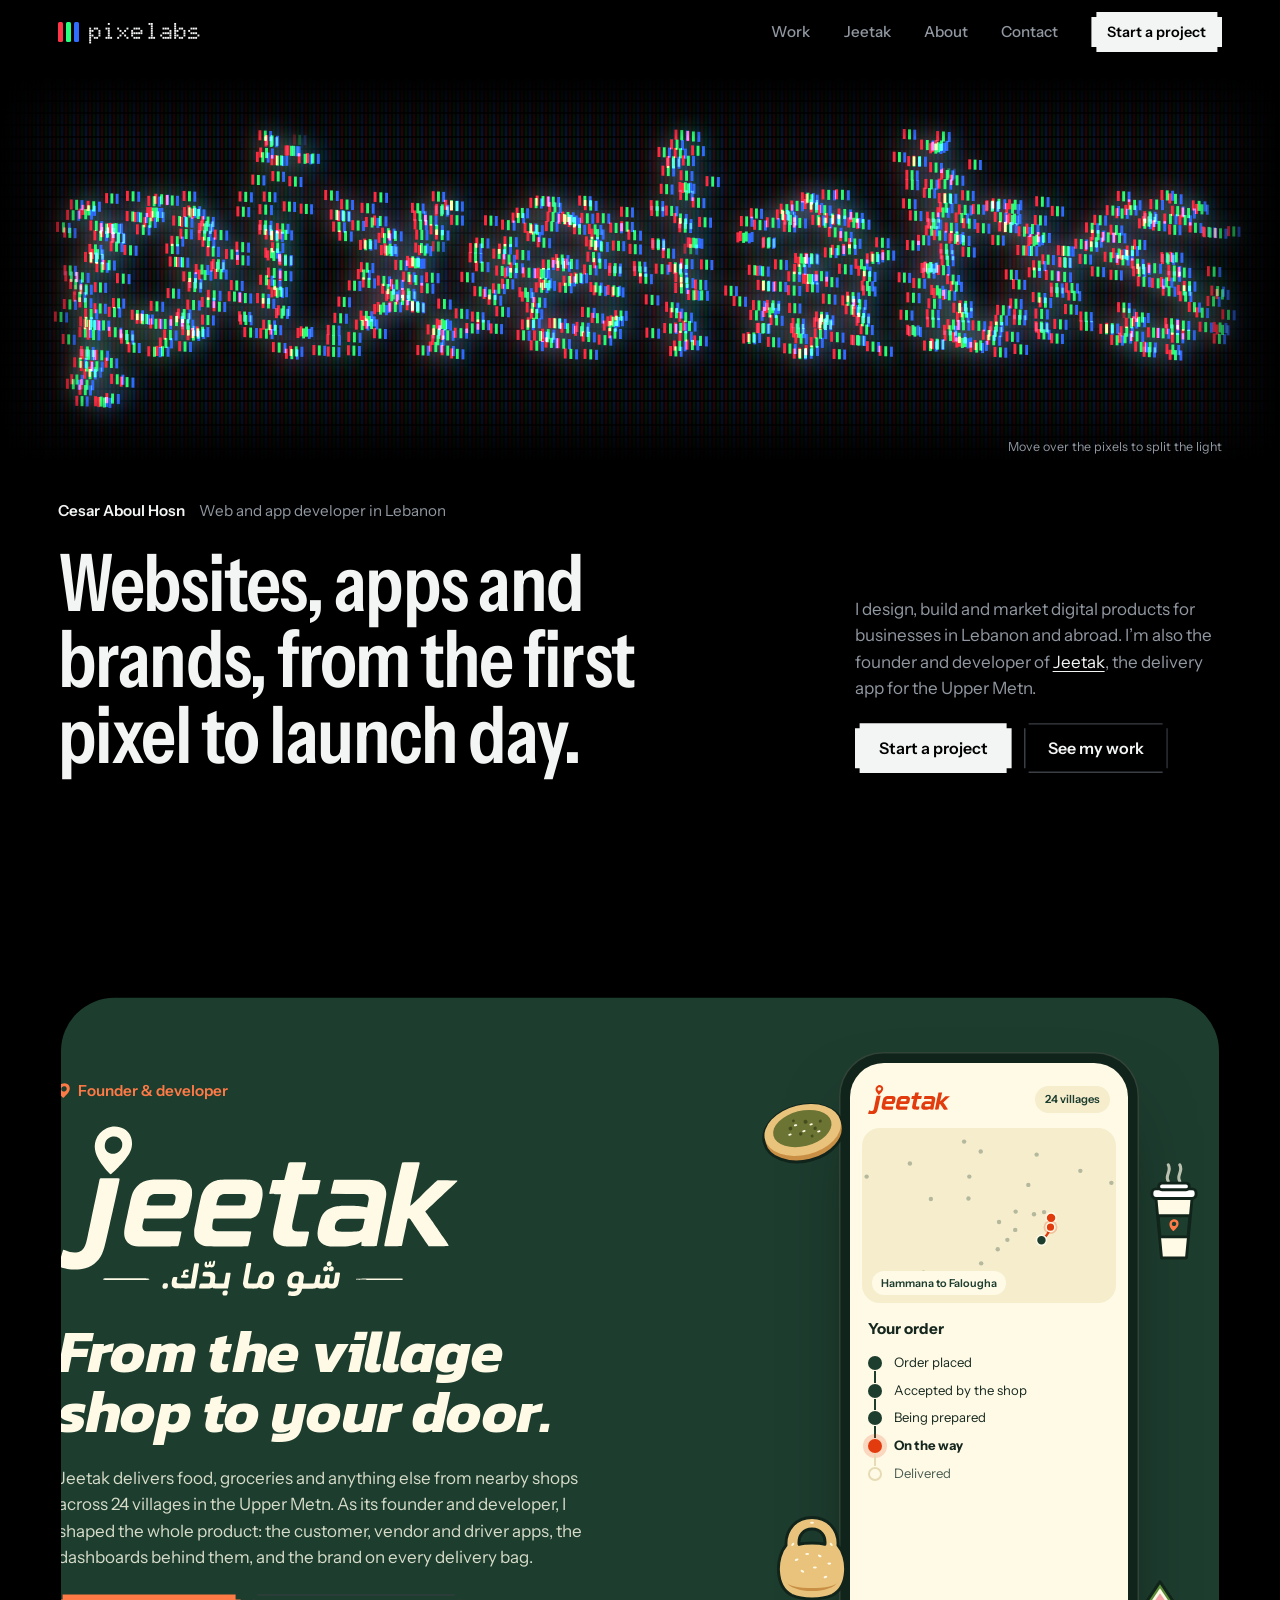
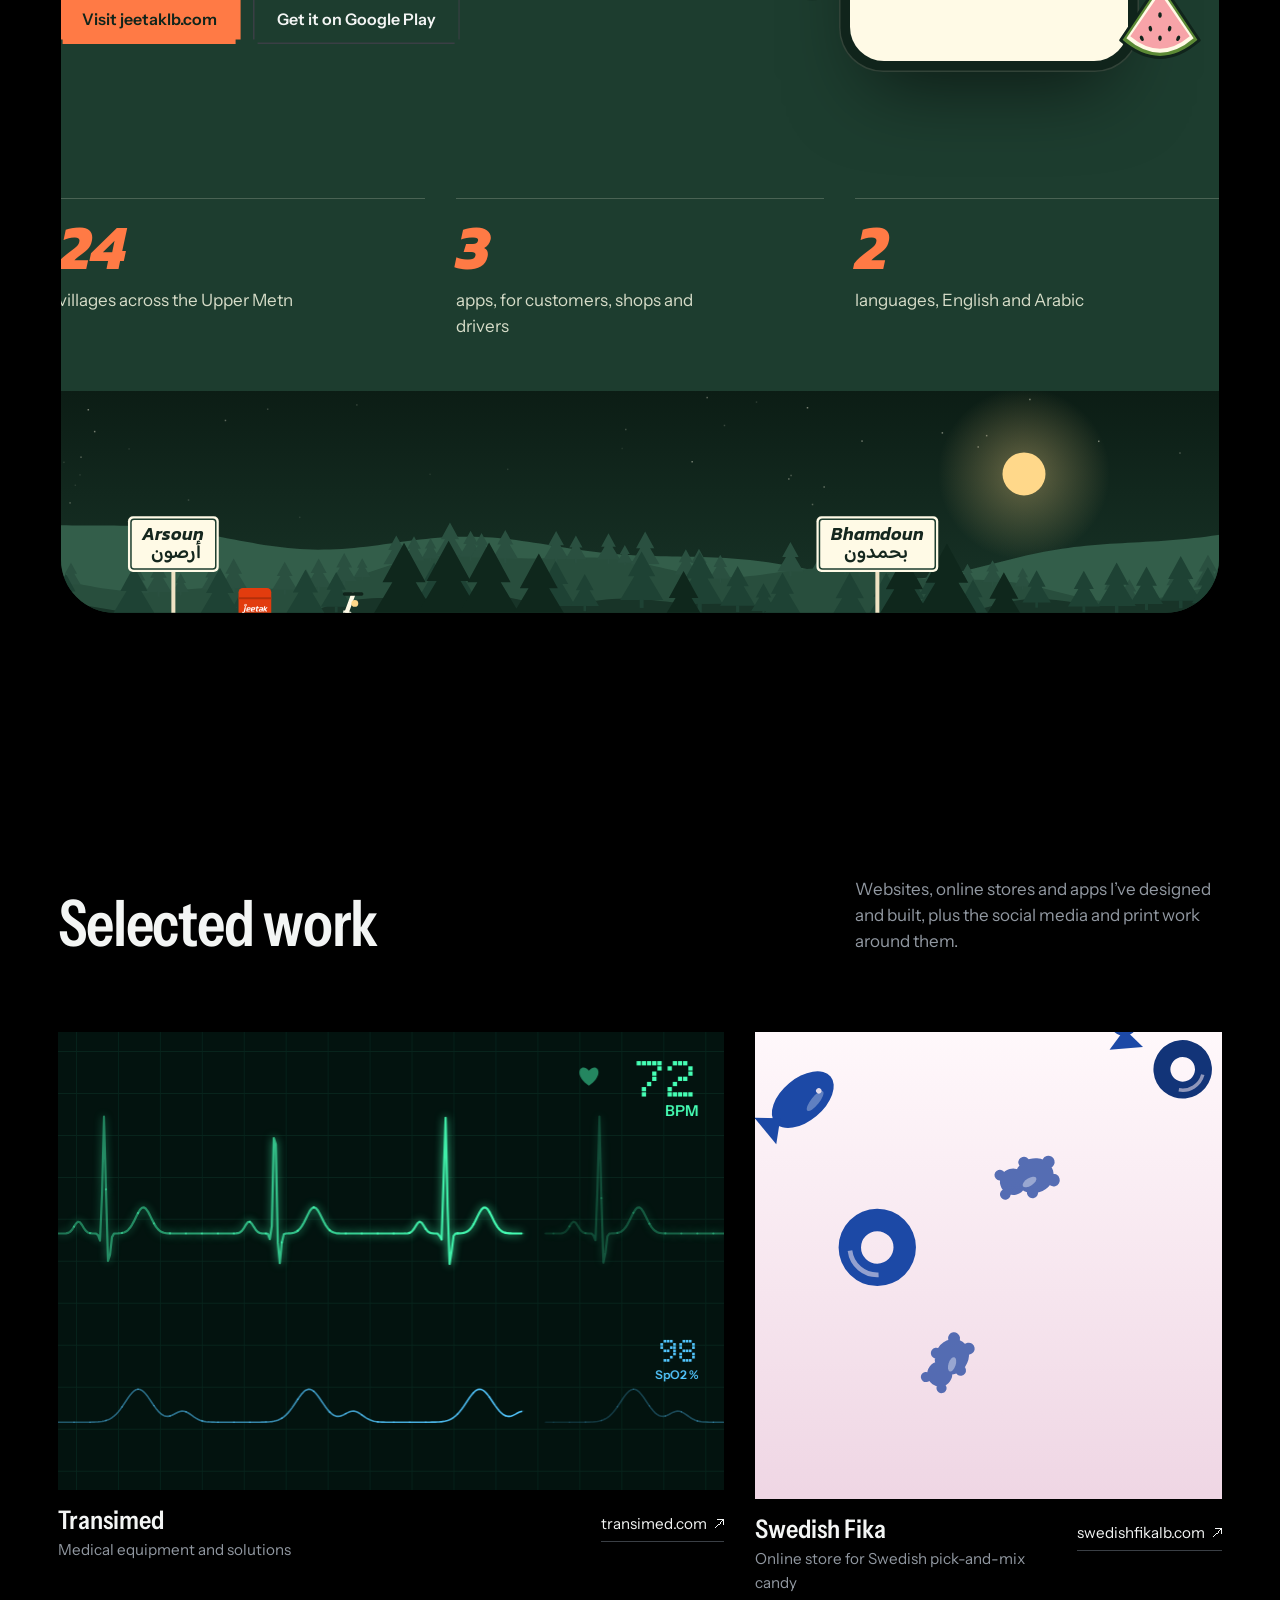
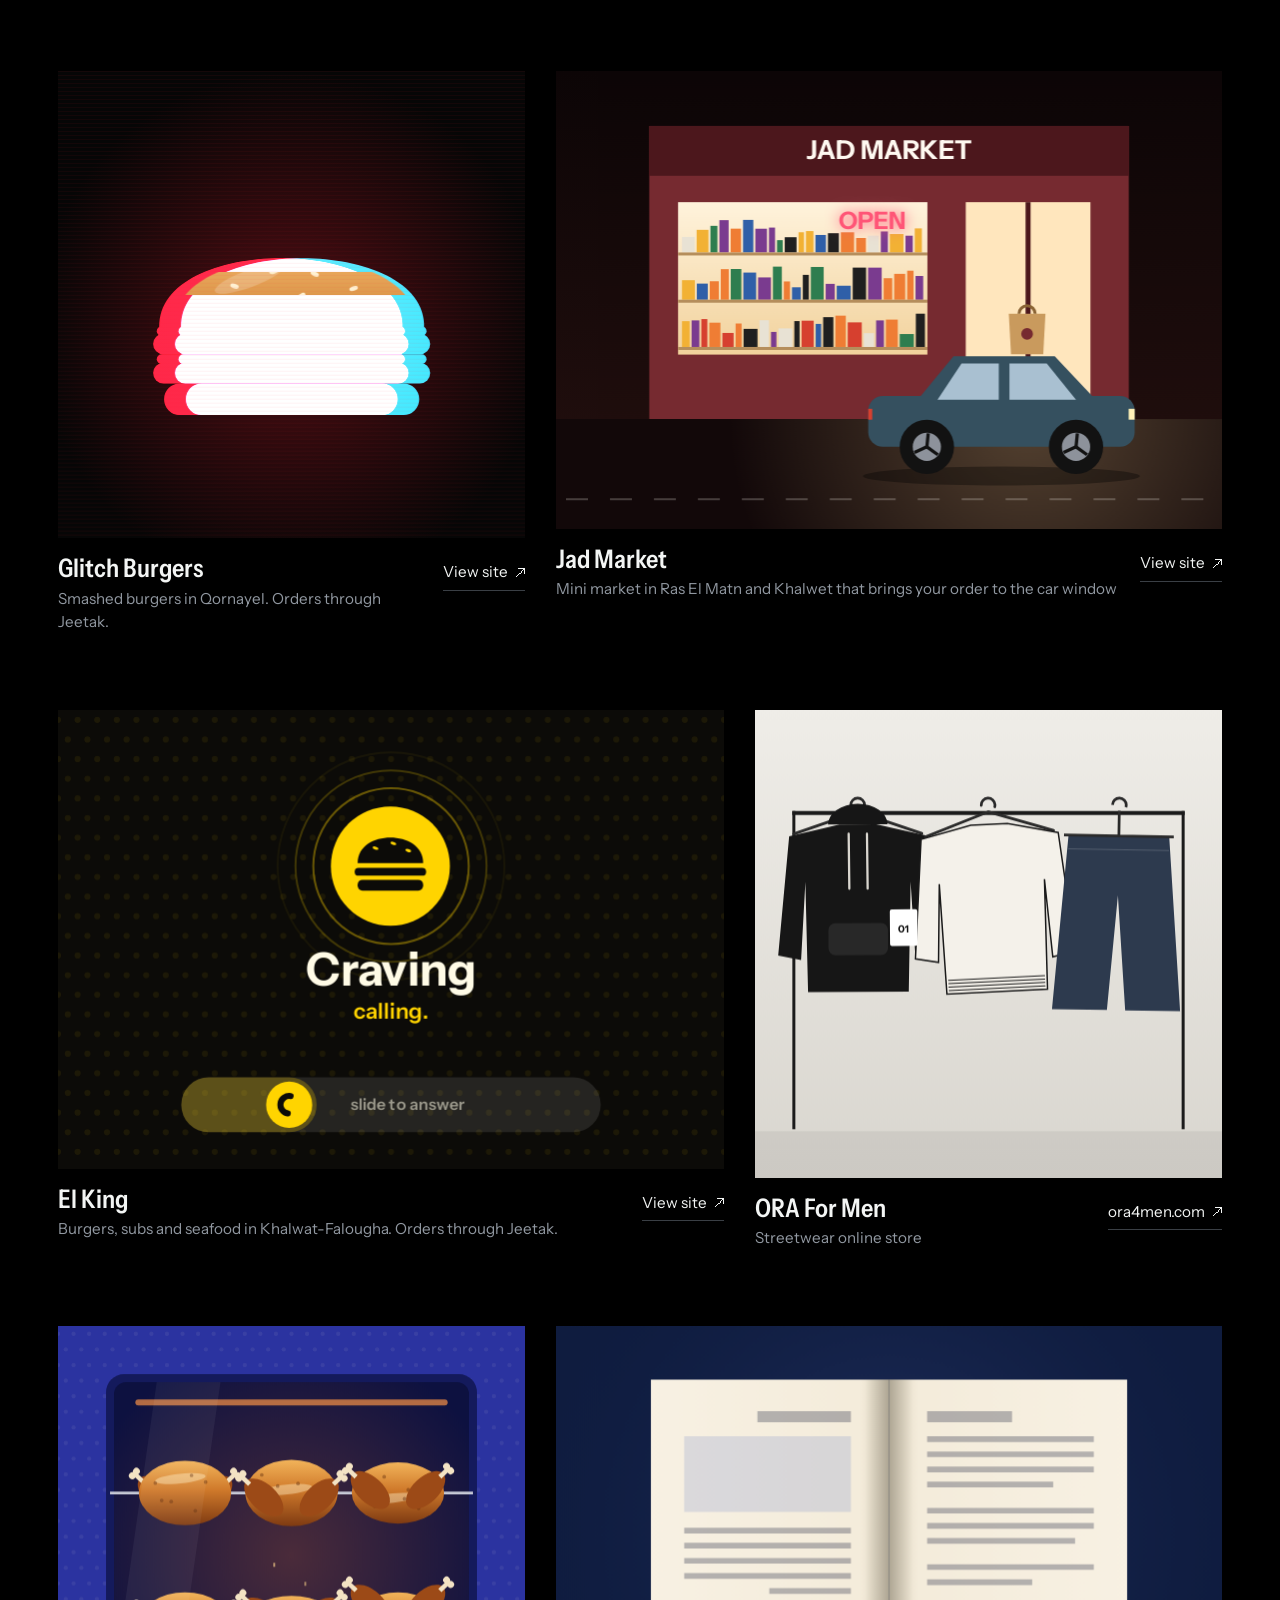
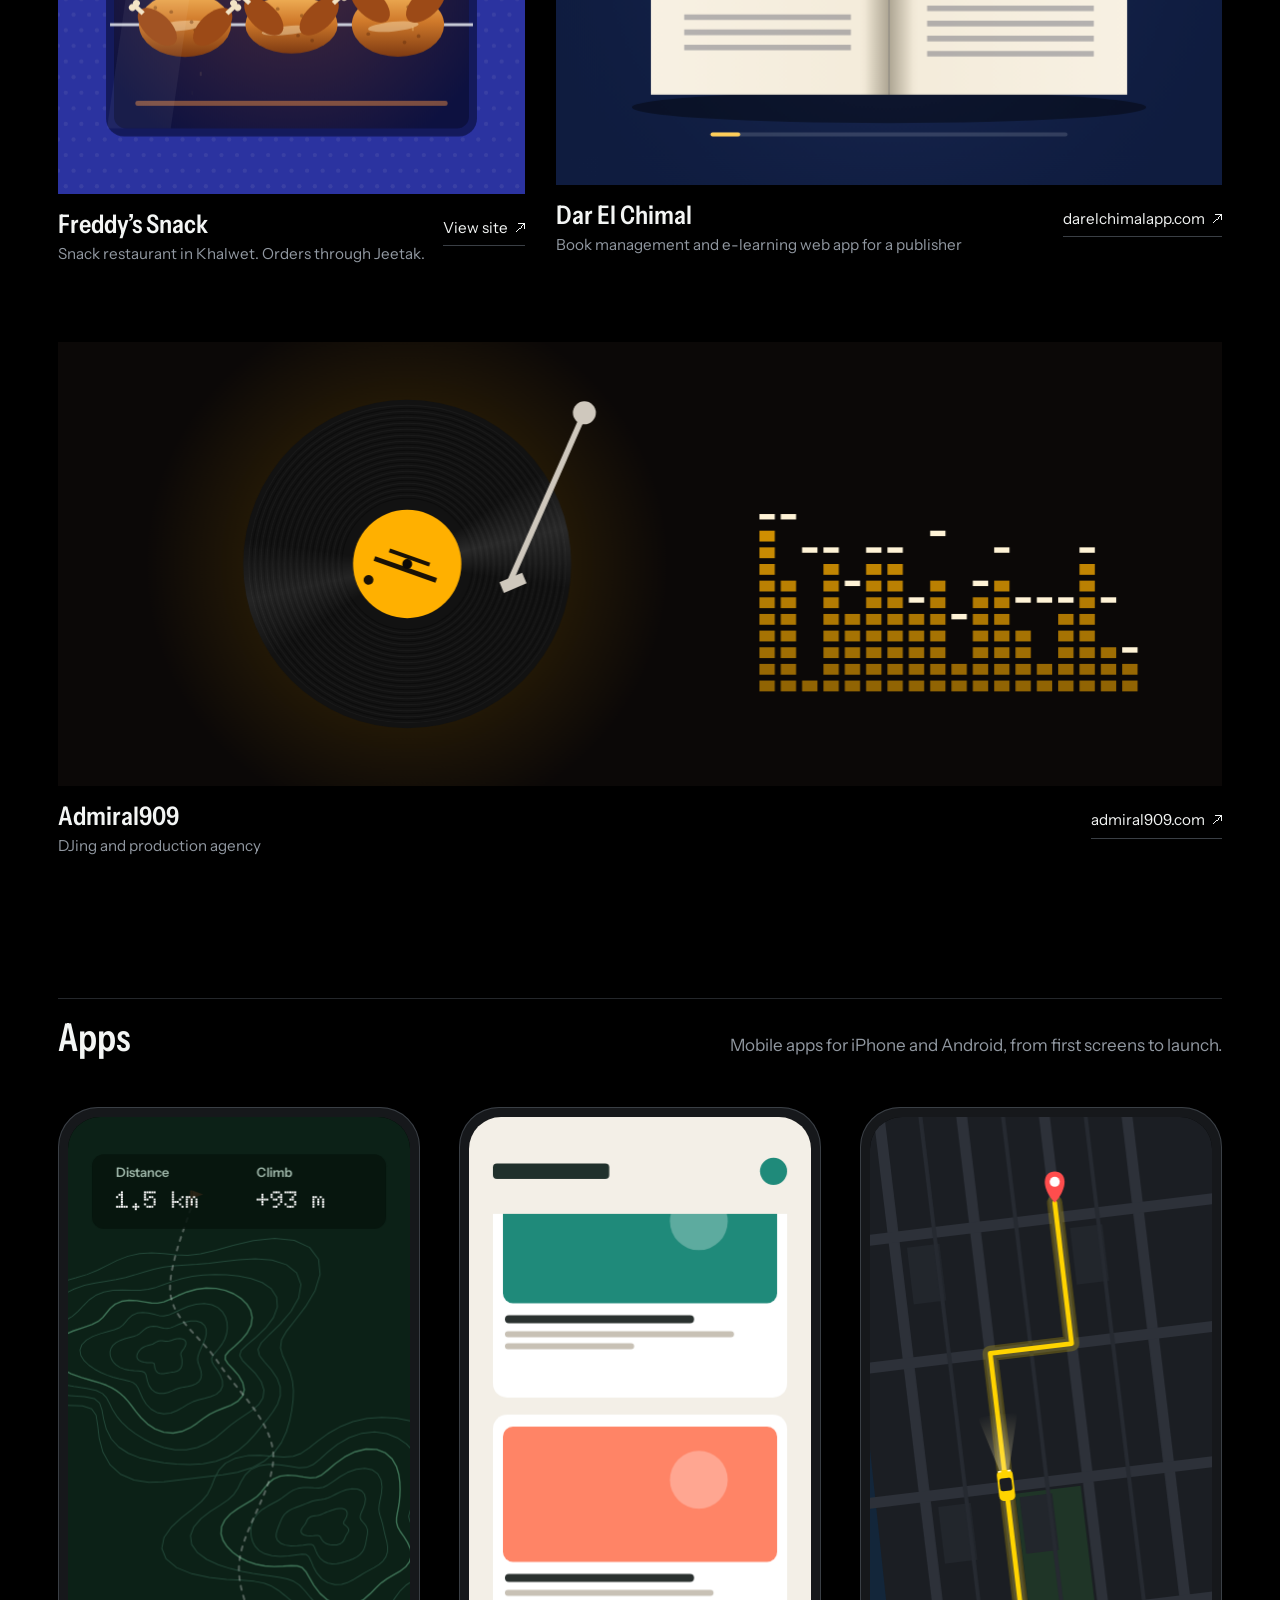
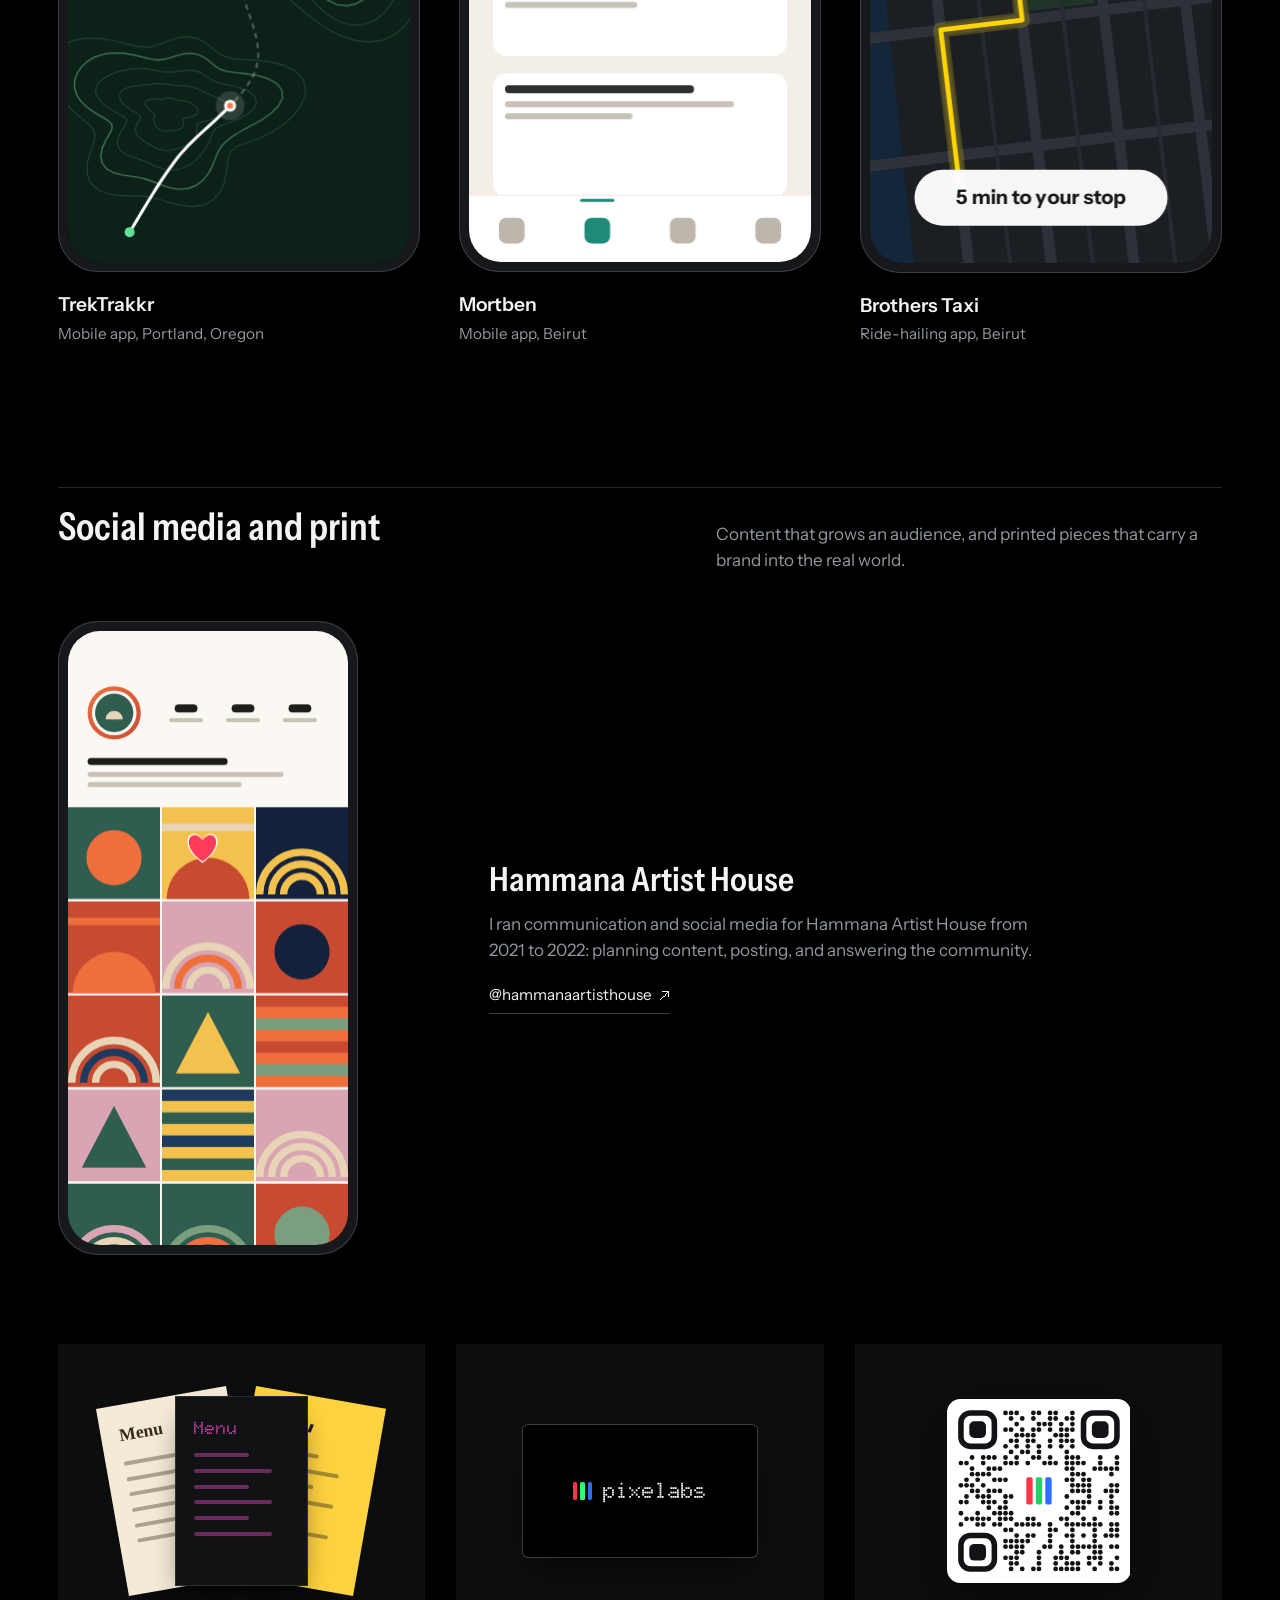
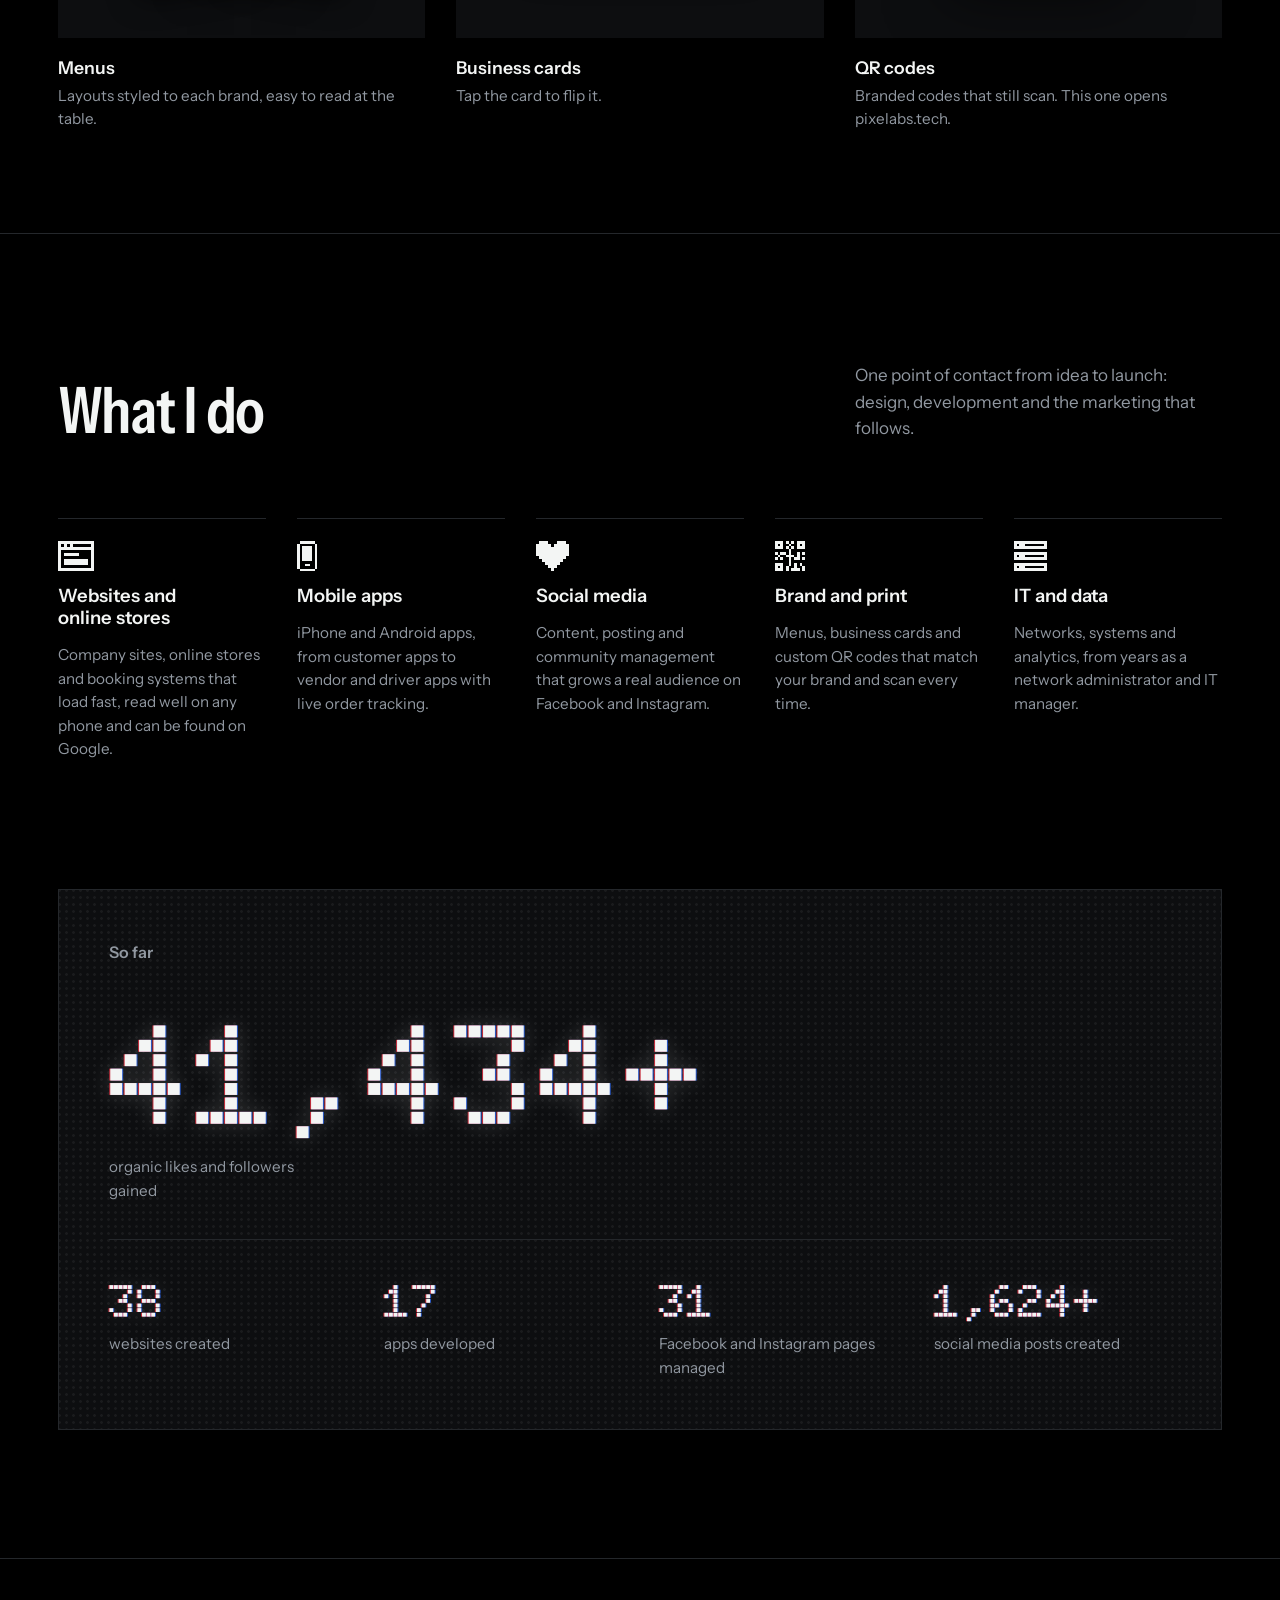
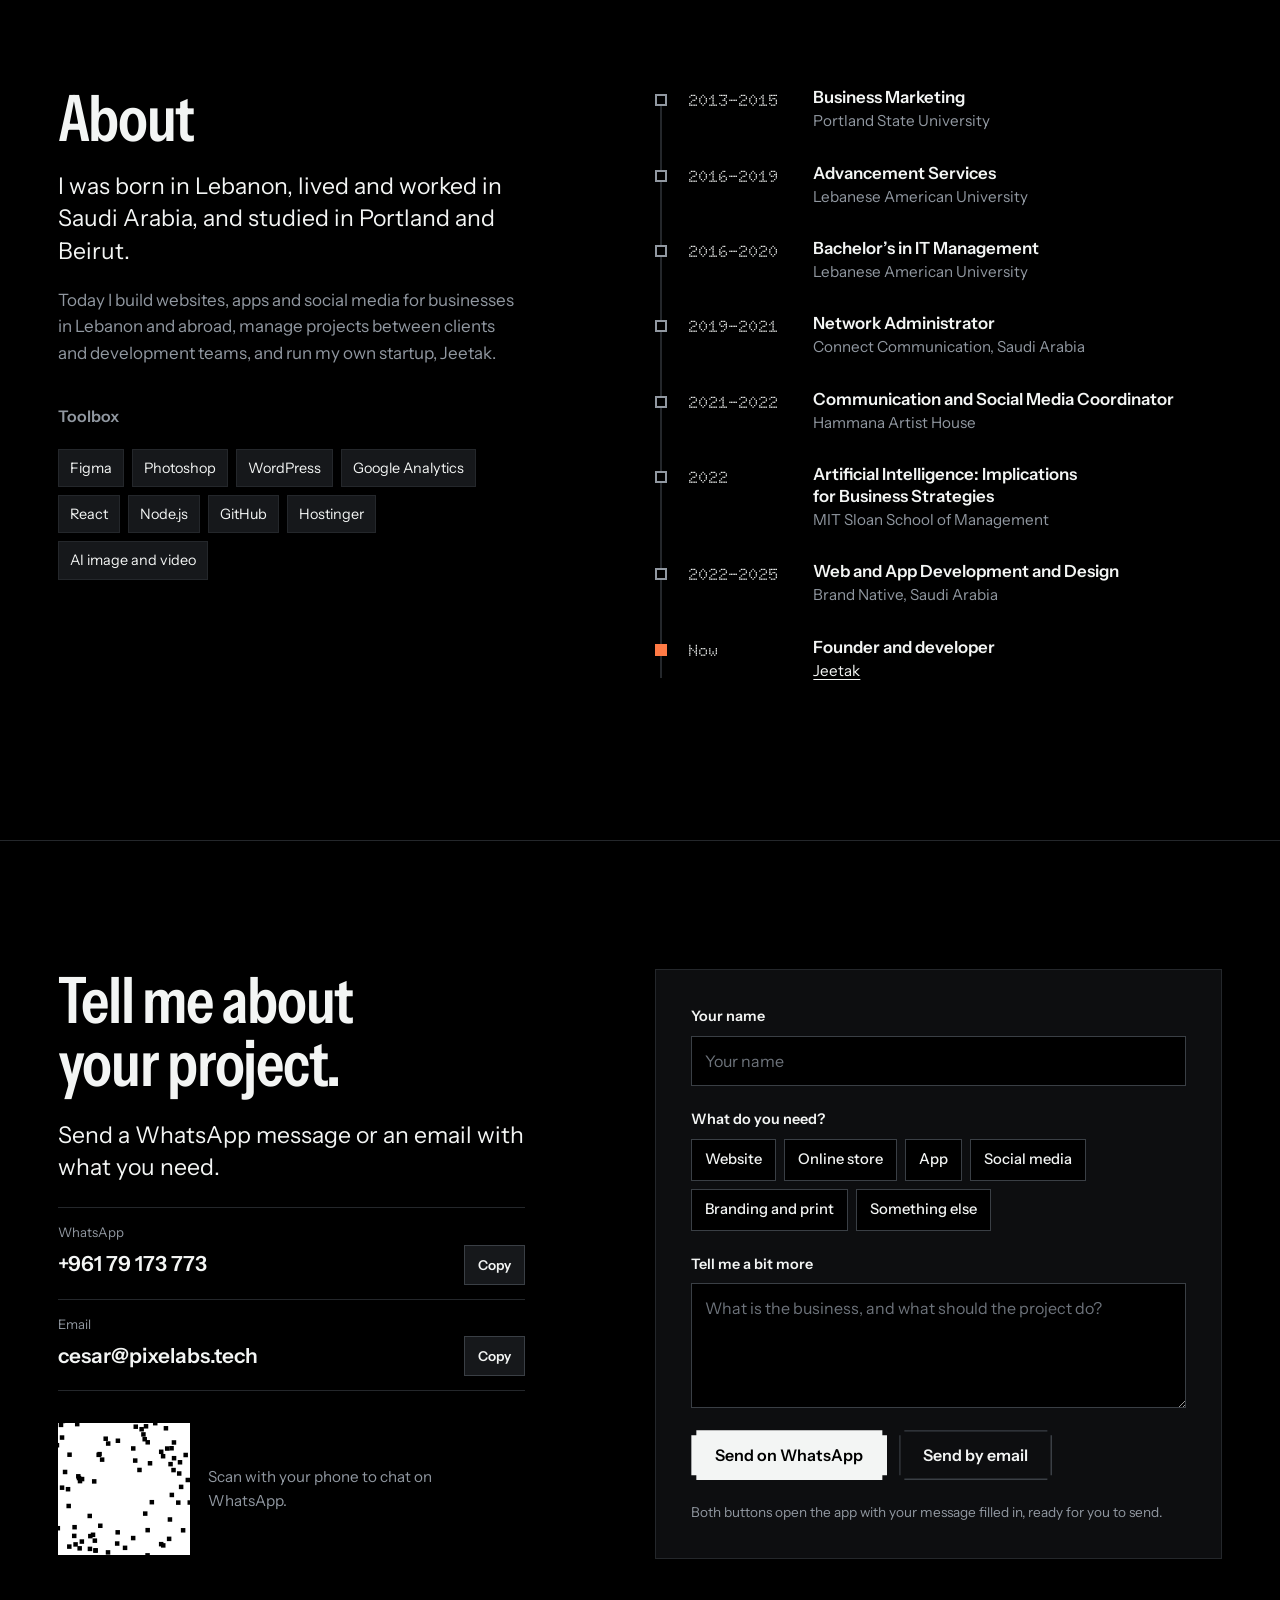
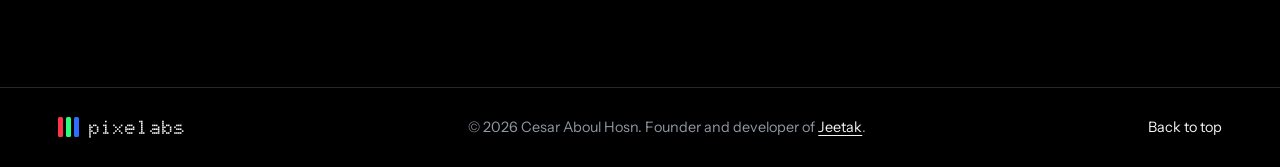
==== commit 706a7511: "Update work: add Swedish Fika, Glitch Burgers, Jad Market, El King, ORA For Men, Freddy's Snack Remo" ====
--- a/index.html
+++ b/index.html
@@ -304,7 +304,8 @@
 @media (min-width: 900px) { .proj.w7 { grid-column: span 7; } .proj.w5 { grid-column: span 5; } }
 .proj-cover { position: relative; aspect-ratio: 16 / 11; max-width: 100%; overflow: hidden; background: var(--glass); }
 .proj.w5 .proj-cover { aspect-ratio: 1 / 1; }
-@media (max-width: 899px) { .proj .proj-cover, .proj.w5 .proj-cover { aspect-ratio: 4 / 3; } }
+.proj.w12 .proj-cover { aspect-ratio: 21 / 8; }
+@media (max-width: 899px) { .proj .proj-cover, .proj.w5 .proj-cover, .proj.w12 .proj-cover { aspect-ratio: 4 / 3; } }
 .proj-cover canvas { position: absolute; inset: 0; width: 100%; height: 100%; display: block; }
 .proj-cover::after { content: ""; position: absolute; inset: 0; pointer-events: none; background-image: var(--subpx); background-size: 3px 3px; mix-blend-mode: multiply; opacity: 0; transition: opacity .35s ease; }
 @media (hover: hover) { .proj:hover .proj-cover::after { opacity: .6; } }
@@ -692,19 +693,51 @@
           </div>
         </article>
 
-        <article class="proj w5 light">
-          <div class="proj-cover"><canvas data-scene="tins" aria-hidden="true"></canvas></div>
+        <article class="proj w5">
+          <div class="proj-cover"><canvas data-scene="candy" aria-hidden="true"></canvas></div>
           <div class="proj-meta">
-            <div><h3>OKRA</h3><p>Online store for nicotine pouches</p></div>
-            <a class="proj-link" href="https://okra-lb.com" target="_blank" rel="noopener">okra-lb.com<svg class="ext" viewBox="0 0 8 8" aria-hidden="true" focusable="false" shape-rendering="crispEdges"><path d="M2 0h6v1h-6zM6 1h2v1h-2zM5 2h1v1h-1zM7 2h1v1h-1zM4 3h1v1h-1zM7 3h1v1h-1zM3 4h1v1h-1zM7 4h1v1h-1zM2 5h1v1h-1zM1 6h1v1h-1zM0 7h1v1h-1z"/></svg></a>
+            <div><h3>Swedish Fika</h3><p>Online store for Swedish pick-and-mix candy</p></div>
+            <a class="proj-link" href="https://swedishfikalb.com" target="_blank" rel="noopener">swedishfikalb.com<svg class="ext" viewBox="0 0 8 8" aria-hidden="true" focusable="false" shape-rendering="crispEdges"><path d="M2 0h6v1h-6zM6 1h2v1h-2zM5 2h1v1h-1zM7 2h1v1h-1zM4 3h1v1h-1zM7 3h1v1h-1zM3 4h1v1h-1zM7 4h1v1h-1zM2 5h1v1h-1zM1 6h1v1h-1zM0 7h1v1h-1z"/></svg></a>
           </div>
         </article>
 
         <article class="proj w5">
-          <div class="proj-cover"><canvas data-scene="smoke" aria-hidden="true"></canvas></div>
+          <div class="proj-cover"><canvas data-scene="glitch" aria-hidden="true"></canvas></div>
           <div class="proj-meta">
-            <div><h3>Bakhoor</h3><p>Oud and fragrance</p></div>
-            <a class="proj-link" href="https://bakhoor-builder-gh2pzi4klnw1iw1o.hostingersite.com/" target="_blank" rel="noopener">View site<svg class="ext" viewBox="0 0 8 8" aria-hidden="true" focusable="false" shape-rendering="crispEdges"><path d="M2 0h6v1h-6zM6 1h2v1h-2zM5 2h1v1h-1zM7 2h1v1h-1zM4 3h1v1h-1zM7 3h1v1h-1zM3 4h1v1h-1zM7 4h1v1h-1zM2 5h1v1h-1zM1 6h1v1h-1zM0 7h1v1h-1z"/></svg></a>
+            <div><h3>Glitch Burgers</h3><p>Smashed burgers in Qornayel. Orders through Jeetak.</p></div>
+            <a class="proj-link" href="https://forestgreen-viper-339221.hostingersite.com" target="_blank" rel="noopener">View site<svg class="ext" viewBox="0 0 8 8" aria-hidden="true" focusable="false" shape-rendering="crispEdges"><path d="M2 0h6v1h-6zM6 1h2v1h-2zM5 2h1v1h-1zM7 2h1v1h-1zM4 3h1v1h-1zM7 3h1v1h-1zM3 4h1v1h-1zM7 4h1v1h-1zM2 5h1v1h-1zM1 6h1v1h-1zM0 7h1v1h-1z"/></svg></a>
+          </div>
+        </article>
+
+        <article class="proj w7">
+          <div class="proj-cover"><canvas data-scene="nawilne" aria-hidden="true"></canvas></div>
+          <div class="proj-meta">
+            <div><h3>Jad Market</h3><p>Mini market in Ras El Matn and Khalwet that brings your order to the car window</p></div>
+            <a class="proj-link" href="https://pixelabs.tech/work/jad-market/" target="_blank" rel="noopener">View site<svg class="ext" viewBox="0 0 8 8" aria-hidden="true" focusable="false" shape-rendering="crispEdges"><path d="M2 0h6v1h-6zM6 1h2v1h-2zM5 2h1v1h-1zM7 2h1v1h-1zM4 3h1v1h-1zM7 3h1v1h-1zM3 4h1v1h-1zM7 4h1v1h-1zM2 5h1v1h-1zM1 6h1v1h-1zM0 7h1v1h-1z"/></svg></a>
+          </div>
+        </article>
+
+        <article class="proj w7">
+          <div class="proj-cover"><canvas data-scene="call" aria-hidden="true"></canvas></div>
+          <div class="proj-meta">
+            <div><h3>El King</h3><p>Burgers, subs and seafood in Khalwat-Falougha. Orders through Jeetak.</p></div>
+            <a class="proj-link" href="https://mintcream-bear-417367.hostingersite.com" target="_blank" rel="noopener">View site<svg class="ext" viewBox="0 0 8 8" aria-hidden="true" focusable="false" shape-rendering="crispEdges"><path d="M2 0h6v1h-6zM6 1h2v1h-2zM5 2h1v1h-1zM7 2h1v1h-1zM4 3h1v1h-1zM7 3h1v1h-1zM3 4h1v1h-1zM7 4h1v1h-1zM2 5h1v1h-1zM1 6h1v1h-1zM0 7h1v1h-1z"/></svg></a>
+          </div>
+        </article>
+
+        <article class="proj w5">
+          <div class="proj-cover"><canvas data-scene="rail" aria-hidden="true"></canvas></div>
+          <div class="proj-meta">
+            <div><h3>ORA For Men</h3><p>Streetwear online store</p></div>
+            <a class="proj-link" href="https://ora4men.com" target="_blank" rel="noopener">ora4men.com<svg class="ext" viewBox="0 0 8 8" aria-hidden="true" focusable="false" shape-rendering="crispEdges"><path d="M2 0h6v1h-6zM6 1h2v1h-2zM5 2h1v1h-1zM7 2h1v1h-1zM4 3h1v1h-1zM7 3h1v1h-1zM3 4h1v1h-1zM7 4h1v1h-1zM2 5h1v1h-1zM1 6h1v1h-1zM0 7h1v1h-1z"/></svg></a>
+          </div>
+        </article>
+
+        <article class="proj w5">
+          <div class="proj-cover"><canvas data-scene="farrouj" aria-hidden="true"></canvas></div>
+          <div class="proj-meta">
+            <div><h3>Freddy’s Snack</h3><p>Snack restaurant in Khalwet. Orders through Jeetak.</p></div>
+            <a class="proj-link" href="https://pixelabs.tech/work/freddys-snack/" target="_blank" rel="noopener">View site<svg class="ext" viewBox="0 0 8 8" aria-hidden="true" focusable="false" shape-rendering="crispEdges"><path d="M2 0h6v1h-6zM6 1h2v1h-2zM5 2h1v1h-1zM7 2h1v1h-1zM4 3h1v1h-1zM7 3h1v1h-1zM3 4h1v1h-1zM7 4h1v1h-1zM2 5h1v1h-1zM1 6h1v1h-1zM0 7h1v1h-1z"/></svg></a>
           </div>
         </article>
 
@@ -716,19 +749,11 @@
           </div>
         </article>
 
-        <article class="proj w7">
+        <article class="proj w12">
           <div class="proj-cover"><canvas data-scene="vinyl" aria-hidden="true"></canvas></div>
           <div class="proj-meta">
             <div><h3>Admiral909</h3><p>DJing and production agency</p></div>
             <a class="proj-link" href="https://admiral909.com" target="_blank" rel="noopener">admiral909.com<svg class="ext" viewBox="0 0 8 8" aria-hidden="true" focusable="false" shape-rendering="crispEdges"><path d="M2 0h6v1h-6zM6 1h2v1h-2zM5 2h1v1h-1zM7 2h1v1h-1zM4 3h1v1h-1zM7 3h1v1h-1zM3 4h1v1h-1zM7 4h1v1h-1zM2 5h1v1h-1zM1 6h1v1h-1zM0 7h1v1h-1z"/></svg></a>
-          </div>
-        </article>
-
-        <article class="proj w5 light">
-          <div class="proj-cover"><canvas data-scene="candy" aria-hidden="true"></canvas></div>
-          <div class="proj-meta">
-            <div><h3>Mums</h3><p>Online Swedish candy shop</p></div>
-            <a class="proj-link" href="https://mums-builder-cmjqsatluapiemmp.hostingersite.com/" target="_blank" rel="noopener">View site<svg class="ext" viewBox="0 0 8 8" aria-hidden="true" focusable="false" shape-rendering="crispEdges"><path d="M2 0h6v1h-6zM6 1h2v1h-2zM5 2h1v1h-1zM7 2h1v1h-1zM4 3h1v1h-1zM7 3h1v1h-1zM3 4h1v1h-1zM7 4h1v1h-1zM2 5h1v1h-1zM1 6h1v1h-1zM0 7h1v1h-1z"/></svg></a>
           </div>
         </article>
       </div>
@@ -1456,98 +1481,350 @@
     ctx.fill();
   }
 
-  // OKRA: tins on a slow carousel
-  function tin(ctx, x, y, r, c, rot) {
-    const ry = r * 0.34, hh = r * 0.5;
-    ctx.fillStyle = 'rgba(30,70,52,.14)';
-    ctx.beginPath(); ctx.ellipse(x + r * 0.12, y + hh + ry * 0.75, r * 1.08, ry * 1.05, 0, 0, TAU); ctx.fill();
-    const sg = ctx.createLinearGradient(x - r, 0, x + r, 0);
-    sg.addColorStop(0, c[1]); sg.addColorStop(0.45, c[0]); sg.addColorStop(1, c[1]);
-    ctx.fillStyle = sg;
-    ctx.beginPath(); ctx.moveTo(x - r, y); ctx.lineTo(x - r, y + hh); ctx.ellipse(x, y + hh, r, ry, 0, Math.PI, 0, true); ctx.lineTo(x + r, y); ctx.closePath(); ctx.fill();
-    ctx.fillStyle = c[1]; ctx.beginPath(); ctx.ellipse(x, y, r, ry, 0, 0, TAU); ctx.fill();
-    ctx.fillStyle = c[0]; ctx.beginPath(); ctx.ellipse(x, y - r * 0.03, r * 0.93, ry * 0.9, 0, 0, TAU); ctx.fill();
-    ctx.globalAlpha = 0.75; ctx.strokeStyle = c[2]; ctx.lineWidth = Math.max(1, r * 0.03);
-    ctx.beginPath(); ctx.ellipse(x, y - r * 0.03, r * 0.66, ry * 0.64, 0, 0, TAU); ctx.stroke();
-    ctx.fillStyle = c[2];
-    for (let k = 0; k < 3; k++) { const a = rot + (k * TAU) / 3; ctx.beginPath(); ctx.ellipse(x + Math.cos(a) * r * 0.4, y - r * 0.03 + Math.sin(a) * ry * 0.4, r * 0.075, ry * 0.075, 0, 0, TAU); ctx.fill(); }
-    ctx.globalAlpha = 1;
-    ctx.strokeStyle = 'rgba(255,255,255,.55)'; ctx.lineWidth = Math.max(1, r * 0.04);
-    ctx.beginPath(); ctx.ellipse(x, y - r * 0.03, r * 0.85, ry * 0.8, 0, Math.PI * 1.12, Math.PI * 1.46); ctx.stroke();
-  }
-  SCENES.tins = {
+  // Glitch Burgers: a smashed burger that glitches
+  const SESAME = [[-0.5, -0.36, 0.3], [-0.18, -0.48, -0.2], [0.16, -0.46, 0.4], [0.48, -0.34, -0.3], [-0.3, -0.22, 0.1], [0.05, -0.28, -0.5], [0.34, -0.2, 0.2]];
+  function cheese(c, x, y, w, hgt, s, seed, col) {
+    c.fillStyle = col;
+    rrect(c, x, y, w, hgt, hgt / 2); c.fill();
+    for (let i = 0; i < 5; i++) {
+      const px = x + w * (0.12 + i * 0.19) + (hash(i + seed) - 0.5) * w * 0.05;
+      const L = s * (0.06 + hash(i * 7.1 + seed) * 0.12), dw = s * 0.07;
+      rrect(c, px - dw / 2, y + hgt * 0.5, dw, L, dw / 2); c.fill();
+    }
+  }
+  function burger(c, x, y, s, sm) {
+    c.save(); c.translate(x, y); c.scale(1 + sm * 0.2, 1 - sm * 0.38);
+    const W = s;
+    c.fillStyle = '#d58c43'; rrect(c, -W * 0.96, s * 0.44, W * 1.92, s * 0.26, s * 0.13); c.fill();
+    c.fillStyle = '#3a2015'; rrect(c, -W * 1.05, s * 0.27, W * 2.1, s * 0.17, s * 0.085); c.fill();
+    cheese(c, -W * 1.02, s * 0.2, W * 2.04, s * 0.08, s, 3, '#ffbf2e');
+    c.fillStyle = '#47271a'; rrect(c, -W * 1.05, s * 0.03, W * 2.1, s * 0.17, s * 0.085); c.fill();
+    c.fillStyle = 'rgba(255,190,120,.22)';
+    for (let i = 0; i < 9; i++) c.fillRect(-W + i * W * 0.24, s * 0.06, W * 0.08, s * 0.02);
+    cheese(c, -W * 1.02, -s * 0.03, W * 2.04, s * 0.08, s, 9, '#ffcf45');
+    c.beginPath(); c.moveTo(-W, -s * 0.02); c.bezierCurveTo(-W * 1.02, -s * 0.78, W * 1.02, -s * 0.78, W, -s * 0.02); c.closePath();
+    const g = c.createLinearGradient(0, -s * 0.6, 0, 0);
+    g.addColorStop(0, '#efb064'); g.addColorStop(1, '#cf8338');
+    c.fillStyle = g; c.fill();
+    c.fillStyle = 'rgba(255,255,255,.2)'; c.beginPath(); c.ellipse(-W * 0.38, -s * 0.42, W * 0.3, s * 0.07, -0.35, 0, TAU); c.fill();
+    c.fillStyle = '#fff1d2';
+    for (const [px, py, a] of SESAME) { c.beginPath(); c.ellipse(px * W, py * s, s * 0.036, s * 0.019, a, 0, TAU); c.fill(); }
+    c.restore();
+  }
+  function tint(dst, src, color) {
+    const x = dst.getContext('2d');
+    x.setTransform(1, 0, 0, 1, 0, 0);
+    x.globalCompositeOperation = 'source-over'; x.clearRect(0, 0, dst.width, dst.height);
+    x.drawImage(src, 0, 0);
+    x.globalCompositeOperation = 'source-in'; x.fillStyle = color; x.fillRect(0, 0, dst.width, dst.height);
+    x.globalCompositeOperation = 'source-over';
+  }
+  SCENES.glitch = {
+    init(s) {
+      s.d = Math.min(window.devicePixelRatio || 1, 2);
+      s.oc = s.oc || document.createElement('canvas'); s.tr = s.tr || document.createElement('canvas'); s.tc = s.tc || document.createElement('canvas');
+      for (const c of [s.oc, s.tr, s.tc]) { c.width = Math.max(1, Math.round(s.w * s.d)); c.height = Math.max(1, Math.round(s.h * s.d)); }
+      s.R = rng(61);
+    },
+    draw(s, t) {
+      const { ctx, w, h } = s, o = s.oc.getContext('2d');
+      o.setTransform(s.d, 0, 0, s.d, 0, 0); o.clearRect(0, 0, w, h);
+      const cyc = t % 4.6, sm = cyc > 3.7 && cyc < 4.3 ? Math.sin(((cyc - 3.7) / 0.6) * Math.PI) : 0;
+      burger(o, w / 2, h * 0.56 + Math.sin(t * 2.2) * h * 0.008, Math.min(w * 0.26, h * 0.34), sm);
+      ctx.fillStyle = '#060606'; ctx.fillRect(0, 0, w, h);
+      const gl = ctx.createRadialGradient(w / 2, h * 0.55, 0, w / 2, h * 0.55, Math.max(w, h) * 0.55);
+      gl.addColorStop(0, 'rgba(255,30,50,.3)'); gl.addColorStop(1, 'rgba(255,30,50,0)');
+      ctx.fillStyle = gl; ctx.fillRect(0, 0, w, h);
+      const burst = (t % 2.4) < 0.34 || sm > 0.6;
+      if (!burst) ctx.drawImage(s.oc, 0, 0, w, h);
+      else {
+        tint(s.tr, s.oc, '#ff1f3d'); tint(s.tc, s.oc, '#1fe0ff');
+        const k = w * (0.008 + s.R() * 0.018);
+        ctx.globalCompositeOperation = 'lighter';
+        ctx.drawImage(s.tr, -k, 0, w, h); ctx.drawImage(s.tc, k, 0, w, h);
+        ctx.globalCompositeOperation = 'source-over';
+        for (let i = 0; i < 6; i++) {
+          const y = s.R() * h * 0.92, sh = 3 + s.R() * h * 0.07, dx = (s.R() - 0.5) * w * 0.14;
+          ctx.drawImage(s.oc, 0, Math.round(y * s.d), s.oc.width, Math.max(1, Math.round(sh * s.d)), dx, y, w, sh);
+        }
+      }
+      ctx.fillStyle = 'rgba(255,40,60,.06)';
+      for (let y = 0; y < h; y += 4) ctx.fillRect(0, y, w, 1);
+    }
+  };
+
+  // El King: "craving calling", slide to answer
+  SCENES.call = {
     draw(s, t) {
       const { ctx, w, h } = s;
-      const g = ctx.createLinearGradient(0, 0, 0, h);
-      g.addColorStop(0, '#eaf4ef'); g.addColorStop(1, '#cfe6da');
-      ctx.fillStyle = g; ctx.fillRect(0, 0, w, h);
-      const cx = w / 2, cy = h * 0.47;
-      const rx = Math.min(w * 0.3, h * 0.42), ryy = Math.min(h * 0.15, rx * 0.38), R0 = Math.min(w, h) * 0.13;
-      const flav = [['#8be0bf', '#4fb48d', '#ddf7ec'], ['#ffd768', '#e0ab2a', '#fff4cc'], ['#ff9fbf', '#e2668f', '#ffe2eb'], ['#a8c8ff', '#6b95e6', '#e4eeff'], ['#2a2e33', '#141618', '#5d636a']];
-      const items = flav.map((c, i) => { const a = t * 0.32 + (i / flav.length) * TAU; return { c, a, x: cx + Math.cos(a) * rx, y: cy + Math.sin(a) * ryy, z: Math.sin(a) }; })
-        .sort((p, q) => p.z - q.z);
-      for (const it of items) tin(ctx, it.x, it.y, R0 * (0.78 + (it.z + 1) * 0.15), it.c, it.a + t * 0.6);
+      ctx.fillStyle = '#0c0b08'; ctx.fillRect(0, 0, w, h);
+      ctx.fillStyle = 'rgba(255,212,0,.07)';
+      const gp = Math.max(10, w / 34);
+      for (let y = gp / 2, row = 0; y < h; y += gp, row++) for (let x = (row % 2) * gp / 2; x < w; x += gp) { ctx.beginPath(); ctx.arc(x, y, gp * 0.16, 0, TAU); ctx.fill(); }
+      const cyc = t % 5, ans = cyc > 4.1;
+      const cx = w / 2, cy = h * 0.34, r = Math.min(w, h) * 0.13;
+      for (let i = 0; i < 3; i++) {
+        const k = (t * 0.9 + i / 3) % 1;
+        ctx.strokeStyle = 'rgba(255,212,0,' + (0.5 * (1 - k)).toFixed(3) + ')'; ctx.lineWidth = 2;
+        ctx.beginPath(); ctx.arc(cx, cy, r * (1.1 + k * 0.9), 0, TAU); ctx.stroke();
+      }
+      const shake = ans ? 0 : Math.sin(t * 42) * r * 0.035 * (Math.sin(t * 3.2) > 0 ? 1 : 0);
+      ctx.save(); ctx.translate(cx + shake, cy);
+      dot(ctx, 0, 0, r, '#FFD400');
+      ctx.fillStyle = '#0c0b08';
+      ctx.beginPath(); ctx.moveTo(-r * 0.55, -r * 0.05); ctx.bezierCurveTo(-r * 0.55, -r * 0.62, r * 0.55, -r * 0.62, r * 0.55, -r * 0.05); ctx.closePath(); ctx.fill();
+      rrect(ctx, -r * 0.6, r * 0.03, r * 1.2, r * 0.13, r * 0.065); ctx.fill();
+      rrect(ctx, -r * 0.55, r * 0.23, r * 1.1, r * 0.18, r * 0.08); ctx.fill();
+      ctx.fillStyle = '#FFD400';
+      for (const [px, py] of [[-0.25, -0.3], [0.05, -0.38], [0.3, -0.26]]) { ctx.beginPath(); ctx.ellipse(px * r, py * r, r * 0.05, r * 0.025, 0.3, 0, TAU); ctx.fill(); }
+      ctx.restore();
+      ctx.textAlign = 'center'; ctx.textBaseline = 'alphabetic';
+      ctx.fillStyle = '#fffbe6';
+      ctx.font = '700 ' + Math.round(clamp(h * 0.1, 16, 46)) + 'px "Instrument Sans", system-ui, sans-serif';
+      ctx.fillText('Craving', cx, cy + r * 2);
+      ctx.fillStyle = '#FFD400';
+      ctx.font = '600 ' + Math.round(clamp(h * 0.055, 11, 22)) + 'px "Instrument Sans", system-ui, sans-serif';
+      ctx.fillText(ans ? 'connected' : 'calling' + '.'.repeat(1 + Math.floor((t * 2.5) % 3)), cx, cy + r * 2.55);
+      const pw = Math.min(w * 0.72, 420), ph = Math.max(40, h * 0.12), px = cx - pw / 2, py = h - ph - h * 0.08;
+      const prog = ans ? 1 : easeInOut(clamp((cyc - 1.6) / 2.3, 0, 1));
+      ctx.fillStyle = 'rgba(255,255,255,.1)'; rrect(ctx, px, py, pw, ph, ph / 2); ctx.fill();
+      ctx.fillStyle = 'rgba(255,212,0,.25)'; rrect(ctx, px, py, ph + (pw - ph) * prog, ph, ph / 2); ctx.fill();
+      ctx.fillStyle = 'rgba(255,251,230,' + (0.7 * (1 - prog)).toFixed(3) + ')';
+      ctx.font = '600 ' + Math.round(ph * 0.3) + 'px "Instrument Sans", system-ui, sans-serif';
+      ctx.fillText('slide to answer', cx + ph * 0.3, py + ph * 0.6);
+      const kx = px + ph / 2 + (pw - ph) * prog, ky = py + ph / 2;
+      dot(ctx, kx, ky, ph * 0.42, '#FFD400');
+      ctx.save(); ctx.translate(kx, ky); ctx.rotate(-0.8 + prog * 0.8);
+      ctx.strokeStyle = '#0c0b08'; ctx.lineWidth = ph * 0.11; ctx.lineCap = 'round';
+      ctx.beginPath(); ctx.arc(0, 0, ph * 0.16, Math.PI * 0.75, Math.PI * 1.75); ctx.stroke();
+      ctx.restore();
+      if (ans) { ctx.fillStyle = 'rgba(255,212,0,' + (0.22 * (1 - (cyc - 4.1) / 0.9)).toFixed(3) + ')'; ctx.fillRect(0, 0, w, h); }
+      ctx.textAlign = 'left';
     }
   };
 
-  // Bakhoor: incense smoke
-  function blob() {
-    const c = document.createElement('canvas'); c.width = c.height = 64;
-    const x = c.getContext('2d'), g = x.createRadialGradient(32, 32, 0, 32, 32, 32);
-    g.addColorStop(0, 'rgba(240,222,200,1)'); g.addColorStop(0.5, 'rgba(240,222,200,.42)'); g.addColorStop(1, 'rgba(240,222,200,0)');
-    x.fillStyle = g; x.fillRect(0, 0, 64, 64);
-    return c;
-  }
-  const burnerOf = s => { const sz = Math.min(s.w, s.h) * 0.24; return { x: s.w / 2, y: s.h * 0.86, sz }; };
-  function smokeStep(s, dt) {
-    const b = burnerOf(s);
-    s.acc += dt * 30;
-    while (s.acc >= 1) {
-      s.acc -= 1;
-      s.p.push({ x: b.x + (s.R() - 0.5) * b.sz * 0.1, y: b.y - b.sz * 0.7, vy: -(b.sz * (0.55 + s.R() * 0.35)), age: 0, life: 3.4 + s.R() * 1.8, ph: s.R() * 100, r0: b.sz * (0.05 + s.R() * 0.05) });
-    }
-    for (let i = s.p.length - 1; i >= 0; i--) {
-      const p = s.p[i];
-      p.age += dt; p.y += p.vy * dt;
-      if (p.age > p.life || p.y < -80) s.p.splice(i, 1);
-    }
-  }
-  function burner(ctx, b, t) {
-    const { x, y, sz } = b;
-    const gold = ctx.createLinearGradient(x - sz * 0.5, 0, x + sz * 0.5, 0);
-    gold.addColorStop(0, '#6e501f'); gold.addColorStop(0.5, '#e8c77b'); gold.addColorStop(1, '#634719');
-    ctx.fillStyle = 'rgba(0,0,0,.45)';
-    ctx.beginPath(); ctx.ellipse(x, y + 2, sz * 0.55, sz * 0.06, 0, 0, TAU); ctx.fill();
-    ctx.fillStyle = gold;
-    ctx.beginPath(); ctx.moveTo(x - sz * 0.42, y); ctx.lineTo(x + sz * 0.42, y); ctx.lineTo(x + sz * 0.26, y - sz * 0.12); ctx.lineTo(x - sz * 0.26, y - sz * 0.12); ctx.closePath(); ctx.fill();
-    ctx.fillRect(x - sz * 0.07, y - sz * 0.34, sz * 0.14, sz * 0.23);
-    ctx.beginPath(); ctx.moveTo(x - sz * 0.4, y - sz * 0.6); ctx.quadraticCurveTo(x - sz * 0.38, y - sz * 0.33, x, y - sz * 0.32); ctx.quadraticCurveTo(x + sz * 0.38, y - sz * 0.33, x + sz * 0.4, y - sz * 0.6); ctx.closePath(); ctx.fill();
-    ctx.fillRect(x - sz * 0.44, y - sz * 0.64, sz * 0.88, sz * 0.05);
-    const fl = 0.85 + Math.sin(t * 7) * 0.06 + Math.sin(t * 13.3) * 0.04;
-    const eg = ctx.createRadialGradient(x, y - sz * 0.64, 0, x, y - sz * 0.64, sz * 0.55);
-    eg.addColorStop(0, 'rgba(255,170,90,' + (0.7 * fl).toFixed(3) + ')'); eg.addColorStop(1, 'rgba(255,120,40,0)');
-    ctx.fillStyle = eg; ctx.beginPath(); ctx.arc(x, y - sz * 0.64, sz * 0.55, 0, TAU); ctx.fill();
-    ctx.fillStyle = 'rgba(255,214,150,' + fl.toFixed(3) + ')';
-    ctx.beginPath(); ctx.ellipse(x, y - sz * 0.65, sz * 0.15, sz * 0.032, 0, 0, TAU); ctx.fill();
-  }
-  SCENES.smoke = {
-    init(s) { s.R = rng(5); s.p = []; s.acc = 0; s.spr = s.spr || blob(); for (let i = 0; i < 150; i++) smokeStep(s, 1 / 30); },
-    draw(s, t, dt) {
-      if (dt) smokeStep(s, dt);
-      const { ctx, w, h } = s, b = burnerOf(s);
-      const g = ctx.createRadialGradient(b.x, b.y, 0, b.x, h * 0.55, Math.max(w, h) * 0.85);
-      g.addColorStop(0, '#4b2516'); g.addColorStop(0.45, '#24110b'); g.addColorStop(1, '#0d0605');
-      ctx.fillStyle = g; ctx.fillRect(0, 0, w, h);
-      ctx.globalCompositeOperation = 'lighter';
-      for (const p of s.p) {
-        const k = p.age / p.life;
-        const sway = Math.sin(t * 0.8 + p.ph) * b.sz * 0.35 * k + Math.sin(t * 0.37 + p.ph * 0.7) * b.sz * 0.65 * k * k;
-        const r = p.r0 + k * b.sz * 1.3;
-        ctx.globalAlpha = Math.sin(Math.PI * Math.min(1, k * 1.1)) * 0.065;
-        ctx.drawImage(s.spr, p.x + sway - r, p.y - r, r * 2, r * 2);
-      }
-      ctx.globalAlpha = 1; ctx.globalCompositeOperation = 'source-over';
-      burner(ctx, b, t);
+  // Jad Market: Nawilne, a bag handed to a car window at night
+  const PRODUCTS = ['#d6402f', '#f2b134', '#2e7d4f', '#2f5fa8', '#e8e2d4', '#7a3b8f', '#ef7d34', '#1f1f1f'];
+  function car(ctx, x, base, cw, rot) {
+    const ch = cw * 0.34, wr = ch * 0.3, top = base - wr;
+    ctx.fillStyle = 'rgba(0,0,0,.35)'; ctx.beginPath(); ctx.ellipse(x + cw / 2, base + 2, cw * 0.52, wr * 0.35, 0, 0, TAU); ctx.fill();
+    ctx.fillStyle = '#35505f';
+    ctx.beginPath(); ctx.moveTo(x + cw * 0.18, top - ch * 0.5); ctx.lineTo(x + cw * 0.32, top - ch); ctx.lineTo(x + cw * 0.7, top - ch); ctx.lineTo(x + cw * 0.86, top - ch * 0.5); ctx.closePath(); ctx.fill();
+    rrect(ctx, x, top - ch * 0.56, cw, ch * 0.56, ch * 0.16); ctx.fill();
+    ctx.fillStyle = '#a9c0d1';
+    ctx.beginPath(); ctx.moveTo(x + cw * 0.26, top - ch * 0.52); ctx.lineTo(x + cw * 0.35, top - ch * 0.92); ctx.lineTo(x + cw * 0.49, top - ch * 0.92); ctx.lineTo(x + cw * 0.49, top - ch * 0.52); ctx.closePath(); ctx.fill();
+    ctx.beginPath(); ctx.moveTo(x + cw * 0.53, top - ch * 0.52); ctx.lineTo(x + cw * 0.53, top - ch * 0.92); ctx.lineTo(x + cw * 0.67, top - ch * 0.92); ctx.lineTo(x + cw * 0.78, top - ch * 0.52); ctx.closePath(); ctx.fill();
+    ctx.fillStyle = '#fff1b8'; ctx.fillRect(x + cw - 6, top - ch * 0.42, 6, ch * 0.12);
+    ctx.fillStyle = '#d6402f'; ctx.fillRect(x, top - ch * 0.42, 4, ch * 0.12);
+    for (const wx of [x + cw * 0.22, x + cw * 0.78]) {
+      dot(ctx, wx, top, wr, '#121212'); dot(ctx, wx, top, wr * 0.52, '#8d929b');
+      ctx.strokeStyle = '#121212'; ctx.lineWidth = Math.max(1, wr * 0.12);
+      for (let k = 0; k < 3; k++) { const a = rot + (k * TAU) / 3; ctx.beginPath(); ctx.moveTo(wx, top); ctx.lineTo(wx + Math.cos(a) * wr * 0.5, top + Math.sin(a) * wr * 0.5); ctx.stroke(); }
+    }
+  }
+  function bag(ctx, x, y, s) {
+    ctx.fillStyle = '#c99a5d'; ctx.beginPath(); ctx.moveTo(x - s * 0.5, y - s * 0.6); ctx.lineTo(x + s * 0.5, y - s * 0.6); ctx.lineTo(x + s * 0.44, y + s * 0.5); ctx.lineTo(x - s * 0.44, y + s * 0.5); ctx.closePath(); ctx.fill();
+    ctx.strokeStyle = '#8a6334'; ctx.lineWidth = Math.max(1, s * 0.08);
+    ctx.beginPath(); ctx.arc(x, y - s * 0.6, s * 0.22, Math.PI, 0); ctx.stroke();
+    dot(ctx, x, y - s * 0.05, s * 0.16, '#762A30');
+  }
+  SCENES.nawilne = {
+    draw(s, t) {
+      const { ctx, w, h } = s;
+      const sky = ctx.createLinearGradient(0, 0, 0, h);
+      sky.addColorStop(0, '#0c0506'); sky.addColorStop(1, '#25100f');
+      ctx.fillStyle = sky; ctx.fillRect(0, 0, w, h);
+      const ground = h * 0.76;
+      const bx = w * 0.14, bw = w * 0.72, by = h * 0.12, bh = ground - by;
+      ctx.fillStyle = '#762A30'; ctx.fillRect(bx, by, bw, bh);
+      ctx.fillStyle = '#4C171C'; ctx.fillRect(bx, by, bw, bh * 0.17);
+      ctx.fillStyle = '#FEF8F0'; ctx.textAlign = 'center'; ctx.textBaseline = 'middle';
+      ctx.font = '700 ' + Math.round(clamp(bh * 0.09, 10, 26)) + 'px "Instrument Sans", system-ui, sans-serif';
+      ctx.fillText('JAD MARKET', bx + bw / 2, by + bh * 0.088);
+      const wx = bx + bw * 0.06, wy = by + bh * 0.26, ww = bw * 0.52, wh = bh * 0.52;
+      const glow = ctx.createLinearGradient(0, wy, 0, wy + wh);
+      glow.addColorStop(0, '#fff3dc'); glow.addColorStop(1, '#f2d29c');
+      ctx.fillStyle = glow; ctx.fillRect(wx, wy, ww, wh);
+      const R = rng(71);
+      for (let r = 0; r < 3; r++) {
+        const sy = wy + wh * (0.33 + r * 0.31);
+        let x = wx + 4;
+        while (x < wx + ww - 10) {
+          const pw = 5 + R() * 10, ph = wh * (0.08 + R() * 0.14);
+          ctx.fillStyle = PRODUCTS[(R() * PRODUCTS.length) | 0]; ctx.fillRect(x, sy - ph, pw, ph);
+          x += pw + 2;
+        }
+        ctx.fillStyle = '#b58e5c'; ctx.fillRect(wx, sy, ww, 3);
+      }
+      const flick = (Math.sin(t * 17) > 0.95 || (t % 6) > 5.8) ? 0.3 : 1;
+      ctx.save(); ctx.shadowColor = '#FF5577'; ctx.shadowBlur = 14 * flick;
+      ctx.fillStyle = 'rgba(255,85,119,' + flick + ')';
+      ctx.font = '800 ' + Math.round(clamp(wh * 0.16, 9, 24)) + 'px "Instrument Sans", system-ui, sans-serif';
+      ctx.fillText('OPEN', wx + ww * 0.78, wy + wh * 0.13);
+      ctx.restore();
+      const dx = bx + bw * 0.66, dw = bw * 0.26, dy = by + bh * 0.26, dh = bh * 0.74;
+      ctx.fillStyle = '#ffe6bd'; ctx.fillRect(dx, dy, dw, dh);
+      ctx.fillStyle = '#4C171C'; ctx.fillRect(dx + dw * 0.48, dy, dw * 0.04, dh);
+      ctx.fillStyle = '#120809'; ctx.fillRect(0, ground, w, h - ground);
+      const spill = ctx.createRadialGradient(dx + dw / 2, ground, 0, dx + dw / 2, ground, w * 0.45);
+      spill.addColorStop(0, 'rgba(255,214,150,.28)'); spill.addColorStop(1, 'rgba(255,214,150,0)');
+      ctx.fillStyle = spill; ctx.fillRect(0, ground, w, h - ground);
+      ctx.fillStyle = 'rgba(254,248,240,.22)';
+      for (let x = 10; x < w; x += 44) ctx.fillRect(x, ground + (h - ground) * 0.72, 22, 2);
+      const T = 8, k = t % T, cw = Math.min(w * 0.4, h * 1.05), base = ground + (h - ground) * 0.5;
+      const stopX = dx + dw / 2 - cw * 0.6;
+      let cx, rot;
+      if (k < 1.6) { const e = easeOut(k / 1.6); cx = lerp(-cw * 1.1, stopX, e); rot = e * 9; }
+      else if (k < 5.2) { cx = stopX; rot = 9; }
+      else if (k < 6.8) { const e = Math.pow((k - 5.2) / 1.6, 2.2); cx = lerp(stopX, w + cw * 0.2, e); rot = 9 + e * 12; }
+      else { cx = w + cw; rot = 0; }
+      car(ctx, cx, base, cw, rot);
+      if (k > 2.2 && k < 4.6) {
+        const e = easeInOut(clamp((k - 2.2) / 1.6, 0, 1));
+        const sx = dx + dw / 2, sy = dy + dh * 0.62, ex = cx + cw * 0.42, ey = base - cw * 0.34 * 0.3 - cw * 0.34 * 0.72;
+        const bs = Math.max(10, h * 0.08) * (k > 4 ? 1 - (k - 4) / 0.6 : 1);
+        if (bs > 1) bag(ctx, lerp(sx, ex, e), lerp(sy, ey, e) - Math.sin(e * Math.PI) * h * 0.06, bs);
+        if (k > 3.4) {
+          const bx2 = ex + cw * 0.05, by2 = ey - h * 0.16, fs = Math.round(clamp(h * 0.05, 9, 18));
+          ctx.font = '700 ' + fs + 'px "Instrument Sans", system-ui, sans-serif';
+          const tw = ctx.measureText('Nawilne!').width;
+          ctx.fillStyle = '#FEF8F0'; rrect(ctx, bx2 - tw / 2 - 10, by2 - fs * 0.9, tw + 20, fs * 1.8, fs * 0.9); ctx.fill();
+          ctx.fillStyle = '#762A30'; ctx.fillText('Nawilne!', bx2, by2);
+        }
+      }
+      ctx.textAlign = 'left'; ctx.textBaseline = 'alphabetic';
+    }
+  };
+
+  // Freddy's Snack: farrouj turning on the rotisserie
+  function chicken(ctx, x, y, r, a) {
+    const ry = r * (0.62 + Math.abs(Math.cos(a)) * 0.1);
+    const legY = y - ry * 0.3 + Math.cos(a) * r * 0.32, behind = Math.sin(a) < 0;
+    const leg = dir => {
+      ctx.save(); ctx.translate(x + dir * r * 0.6, legY); ctx.scale(dir, 1); ctx.rotate(-0.75);
+      ctx.fillStyle = '#9c4a17'; ctx.beginPath(); ctx.ellipse(0, 0, r * 0.52, r * 0.28, 0, 0, TAU); ctx.fill();
+      ctx.fillStyle = '#f3e3c4'; ctx.fillRect(r * 0.42, -r * 0.05, r * 0.24, r * 0.1);
+      dot(ctx, r * 0.68, -r * 0.065, r * 0.075, '#f3e3c4'); dot(ctx, r * 0.68, r * 0.065, r * 0.075, '#f3e3c4');
+      ctx.restore();
+    };
+    if (behind) { leg(-1); leg(1); }
+    const g = ctx.createLinearGradient(0, y - ry, 0, y + ry);
+    g.addColorStop(0, '#f2b45a'); g.addColorStop(0.45, '#d07a2b'); g.addColorStop(1, '#7f3b12');
+    ctx.fillStyle = g; ctx.beginPath(); ctx.ellipse(x, y, r, ry, 0, 0, TAU); ctx.fill();
+    ctx.fillStyle = 'rgba(255,240,200,.42)';
+    ctx.beginPath(); ctx.ellipse(x - r * 0.1, y - ry * 0.2 + Math.sin(a) * ry * 0.4, r * 0.55, ry * 0.15, -0.1, 0, TAU); ctx.fill();
+    ctx.fillStyle = 'rgba(90,40,10,.4)';
+    for (let i = 0; i < 6; i++) { const px = x + (hash(i * 3.3) - 0.5) * r * 1.4, py = y + Math.sin(a + i * 1.1) * ry * 0.55; ctx.beginPath(); ctx.arc(px, py, r * 0.04, 0, TAU); ctx.fill(); }
+    if (!behind) { leg(-1); leg(1); }
+  }
+  SCENES.farrouj = {
+    draw(s, t) {
+      const { ctx, w, h } = s;
+      ctx.fillStyle = '#2B33A0'; ctx.fillRect(0, 0, w, h);
+      ctx.fillStyle = 'rgba(255,244,225,.07)';
+      const gp = Math.max(10, w / 30);
+      for (let y = gp / 2, row = 0; y < h; y += gp, row++) for (let x = (row % 2) * gp / 2; x < w; x += gp) { ctx.beginPath(); ctx.arc(x, y, gp * 0.14, 0, TAU); ctx.fill(); }
+      const ox = w * 0.12, ow = w * 0.76, oy = h * 0.12, oh = h * 0.74;
+      ctx.fillStyle = '#141A5C'; rrect(ctx, ox - 8, oy - 8, ow + 16, oh + 16, 18); ctx.fill();
+      ctx.fillStyle = '#0d1140'; rrect(ctx, ox, oy, ow, oh, 12); ctx.fill();
+      const fl = 0.85 + 0.15 * Math.sin(t * 6);
+      const heat = ctx.createRadialGradient(ox + ow / 2, oy + oh / 2, 0, ox + ow / 2, oy + oh / 2, ow * 0.62);
+      heat.addColorStop(0, 'rgba(255,120,40,' + (0.32 * fl).toFixed(3) + ')'); heat.addColorStop(1, 'rgba(255,120,40,0)');
+      ctx.fillStyle = heat; ctx.fillRect(ox, oy, ow, oh);
+      ctx.fillStyle = 'rgba(255,150,70,' + (0.85 * fl).toFixed(3) + ')';
+      rrect(ctx, ox + ow * 0.06, oy + oh * 0.05, ow * 0.88, 6, 3); ctx.fill();
+      ctx.fillStyle = 'rgba(255,150,70,' + (0.55 * fl).toFixed(3) + ')';
+      rrect(ctx, ox + ow * 0.06, oy + oh * 0.92, ow * 0.88, 5, 2.5); ctx.fill();
+      const r = Math.min(ow * 0.13, oh * 0.17);
+      for (let row = 0; row < 2; row++) {
+        const sy = oy + oh * (0.32 + row * 0.38), ang = t * 2.1 + row * 1.3;
+        ctx.strokeStyle = '#c9ccd8'; ctx.lineWidth = 3;
+        ctx.beginPath(); ctx.moveTo(ox - 4, sy); ctx.lineTo(ox + ow + 4, sy); ctx.stroke();
+        for (let i = 0; i < 3; i++) chicken(ctx, ox + ow * (0.2 + i * 0.3), sy, r, ang + i * 0.9);
+      }
+      for (let i = 0; i < 5; i++) {
+        const k = (t * 0.7 + i * 0.37) % 1, dxp = ox + ow * (0.2 + (i % 3) * 0.3) + (hash(i) - 0.5) * r;
+        ctx.fillStyle = 'rgba(255,214,140,' + (0.8 * (1 - k)).toFixed(3) + ')';
+        ctx.fillRect(dxp, oy + oh * 0.4 + k * oh * 0.5, 2, 4);
+      }
+      ctx.fillStyle = 'rgba(255,255,255,.05)';
+      ctx.beginPath(); ctx.moveTo(ox + ow * 0.12, oy); ctx.lineTo(ox + ow * 0.3, oy); ctx.lineTo(ox + ow * 0.16, oy + oh); ctx.lineTo(ox - ow * 0.02, oy + oh); ctx.closePath(); ctx.fill();
+    }
+  };
+
+  // ORA For Men: a rail of the first drop, swaying
+  function hanger(ctx, s) {
+    ctx.strokeStyle = '#2a2a2a'; ctx.lineWidth = Math.max(1.5, s * 0.012); ctx.lineCap = 'round';
+    ctx.beginPath(); ctx.arc(0, -s * 0.035, s * 0.03, Math.PI, Math.PI * 2.1); ctx.stroke();
+    ctx.beginPath(); ctx.moveTo(0, -s * 0.005); ctx.lineTo(-s * 0.28, s * 0.09); ctx.moveTo(0, -s * 0.005); ctx.lineTo(s * 0.28, s * 0.09); ctx.stroke();
+  }
+  function garmentTop(ctx, s, fill, line, kind, swing) {
+    const sh = s * 0.3;
+    ctx.fillStyle = fill;
+    ctx.beginPath();
+    ctx.moveTo(-s * 0.08, s * 0.05);
+    ctx.lineTo(-sh, s * 0.1); ctx.lineTo(-sh - s * 0.05, s * 0.62); ctx.lineTo(-sh + s * 0.05, s * 0.64);
+    ctx.lineTo(-sh + s * 0.07, s * 0.3); ctx.lineTo(-sh + s * 0.08, s * 0.78); ctx.lineTo(sh - s * 0.08, s * 0.78);
+    ctx.lineTo(sh - s * 0.07, s * 0.3); ctx.lineTo(sh - s * 0.05, s * 0.64); ctx.lineTo(sh + s * 0.05, s * 0.62); ctx.lineTo(sh, s * 0.1);
+    ctx.lineTo(s * 0.08, s * 0.05); ctx.closePath(); ctx.fill();
+    if (line) { ctx.strokeStyle = line; ctx.lineWidth = 1.5; ctx.stroke(); }
+    if (kind === 'hoodie') {
+      ctx.fillStyle = fill; ctx.beginPath(); ctx.ellipse(0, s * 0.05, s * 0.13, s * 0.09, 0, Math.PI, 0); ctx.fill();
+      ctx.fillStyle = 'rgba(255,255,255,.08)'; rrect(ctx, -s * 0.13, s * 0.48, s * 0.26, s * 0.14, s * 0.03); ctx.fill();
+      ctx.strokeStyle = '#d9d6cf'; ctx.lineWidth = Math.max(1, s * 0.01);
+      for (const sx of [-0.04, 0.04]) { const tip = s * 0.24, a = -swing * 2.2; ctx.beginPath(); ctx.moveTo(sx * s, s * 0.09); ctx.lineTo(sx * s + Math.sin(a) * tip, s * 0.09 + Math.cos(a) * tip); ctx.stroke(); }
+    } else if (kind === 'jacket') {
+      ctx.strokeStyle = 'rgba(255,255,255,.35)'; ctx.lineWidth = 1;
+      ctx.beginPath(); ctx.moveTo(0, s * 0.06); ctx.lineTo(0, s * 0.78); ctx.stroke();
+      ctx.fillStyle = fill; ctx.beginPath(); ctx.moveTo(-s * 0.1, s * 0.02); ctx.lineTo(0, s * 0.14); ctx.lineTo(s * 0.1, s * 0.02); ctx.closePath(); ctx.fill();
+    } else {
+      ctx.strokeStyle = line || 'rgba(0,0,0,.2)'; ctx.lineWidth = 1;
+      for (let i = 0; i < 4; i++) { const y = s * (0.72 + i * 0.015); ctx.beginPath(); ctx.moveTo(-sh + s * 0.09, y); ctx.lineTo(sh - s * 0.09, y); ctx.stroke(); }
+    }
+  }
+  function jeans(ctx, s) {
+    ctx.fillStyle = '#2d3a4e';
+    ctx.beginPath();
+    ctx.moveTo(-s * 0.22, s * 0.1); ctx.lineTo(s * 0.22, s * 0.1); ctx.lineTo(s * 0.28, s * 0.86); ctx.lineTo(s * 0.04, s * 0.86);
+    ctx.lineTo(0, s * 0.36); ctx.lineTo(-s * 0.04, s * 0.86); ctx.lineTo(-s * 0.28, s * 0.86); ctx.closePath(); ctx.fill();
+    ctx.strokeStyle = 'rgba(255,255,255,.18)'; ctx.lineWidth = 1;
+    ctx.beginPath(); ctx.moveTo(-s * 0.22, s * 0.16); ctx.lineTo(s * 0.22, s * 0.16); ctx.stroke();
+    ctx.strokeStyle = '#2a2a2a'; ctx.lineWidth = Math.max(1.5, s * 0.012);
+    ctx.beginPath(); ctx.moveTo(-s * 0.24, s * 0.1); ctx.lineTo(s * 0.24, s * 0.1); ctx.moveTo(0, s * 0.1); ctx.lineTo(0, -s * 0.01); ctx.stroke();
+    ctx.beginPath(); ctx.arc(0, -s * 0.035, s * 0.03, Math.PI, Math.PI * 2.1); ctx.stroke();
+  }
+  SCENES.rail = {
+    draw(s, t) {
+      const { ctx, w, h } = s;
+      const bg = ctx.createLinearGradient(0, 0, 0, h);
+      bg.addColorStop(0, '#efede8'); bg.addColorStop(1, '#d9d6cf');
+      ctx.fillStyle = bg; ctx.fillRect(0, 0, w, h);
+      ctx.fillStyle = 'rgba(0,0,0,.06)'; ctx.fillRect(0, h * 0.9, w, h * 0.1);
+      const ry = h * 0.22, x0 = w * 0.08, x1 = w * 0.92;
+      ctx.fillStyle = '#1b1b1b';
+      ctx.fillRect(x0, ry - 2, x1 - x0, 4); ctx.fillRect(x0, ry - 2, 3, h * 0.9 - ry); ctx.fillRect(x1 - 3, ry - 2, 3, h * 0.9 - ry);
+      const kinds = ['hoodie', 'knit', 'jeans'], n = kinds.length, gap = (x1 - x0) / n;
+      const size = Math.min(gap * 1.75, h * 0.72);
+      kinds.forEach((k, i) => {
+        const sw = Math.sin(t * 1.3 + i * 1.7) * 0.05;
+        ctx.save(); ctx.translate(x0 + gap * (i + 0.5), ry); ctx.rotate(sw);
+        if (k === 'jeans') jeans(ctx, size);
+        else {
+          hanger(ctx, size);
+          if (k === 'hoodie') garmentTop(ctx, size, '#161616', null, 'hoodie', sw);
+          else if (k === 'jacket') garmentTop(ctx, size, '#3b3a38', null, 'jacket', sw);
+          else garmentTop(ctx, size, '#f4f1ea', '#1b1b1b', 'knit', sw);
+        }
+        ctx.restore();
+      });
+      const tagX = x0 + gap * 0.5 + size * 0.2, tagY = ry + size * 0.42;
+      ctx.save(); ctx.translate(tagX, tagY); ctx.rotate(Math.sin(t * 1.3) * 0.12);
+      ctx.fillStyle = '#ffffff'; rrect(ctx, -size * 0.06, 0, size * 0.12, size * 0.16, 2); ctx.fill();
+      ctx.fillStyle = '#161616'; ctx.textAlign = 'center'; ctx.textBaseline = 'middle';
+      ctx.font = '700 ' + Math.max(7, Math.round(size * 0.045)) + 'px "Instrument Sans", system-ui, sans-serif';
+      ctx.fillText('01', 0, size * 0.09);
+      ctx.restore();
+      ctx.textAlign = 'left'; ctx.textBaseline = 'alphabetic';
     }
   };
 
@@ -1671,8 +1948,8 @@
     }
   };
 
-  // Mums: pick-and-mix candy falling into a pile
-  const CANDY = ['#e8343f', '#ff8fb8', '#ffd34e', '#6ed38a', '#57b8ff', '#ff9a3c', '#b388ff'];
+  // Swedish Fika: pick-and-mix candy falling into a pile, in the brand's two colours
+  const CANDY = ['#1C49A6', '#123478', '#4762AE', '#1C49A6', '#ffffff'];
   function candyStep(s, dt) {
     const { w, h } = s, g = h * 3;
     if (s.state === 0) {
@@ -1713,20 +1990,22 @@
       ctx.fillStyle = b.c;
       ctx.beginPath(); ctx.ellipse(-r * 0.1, 0, r * 1.05, r * 0.62, 0, 0, TAU); ctx.fill();
       ctx.beginPath(); ctx.moveTo(r * 0.75, 0); ctx.lineTo(r * 1.32, -r * 0.5); ctx.lineTo(r * 1.32, r * 0.5); ctx.closePath(); ctx.fill();
-      ctx.fillStyle = 'rgba(255,255,255,.35)'; ctx.beginPath(); ctx.ellipse(-r * 0.35, -r * 0.26, r * 0.36, r * 0.12, -0.2, 0, TAU); ctx.fill();
-      dot(ctx, -r * 0.62, -r * 0.1, r * 0.08, 'rgba(0,0,0,.35)');
+      if (b.c === '#ffffff') { ctx.strokeStyle = '#1C49A6'; ctx.lineWidth = Math.max(1.2, r * 0.1); ctx.beginPath(); ctx.ellipse(-r * 0.1, 0, r * 1.05, r * 0.62, 0, 0, TAU); ctx.stroke(); }
+      ctx.fillStyle = 'rgba(255,255,255,.3)'; ctx.beginPath(); ctx.ellipse(-r * 0.35, -r * 0.26, r * 0.36, r * 0.12, -0.2, 0, TAU); ctx.fill();
+      dot(ctx, -r * 0.62, -r * 0.1, r * 0.08, b.c === '#ffffff' ? '#1C49A6' : 'rgba(247,234,241,.9)');
     } else if (b.type === 'drop') {
       ctx.fillStyle = b.c;
       ctx.beginPath(); ctx.moveTo(-r * 0.95, r * 0.55); ctx.bezierCurveTo(-r, -r * 0.95, r, -r * 0.95, r * 0.95, r * 0.55); ctx.quadraticCurveTo(0, r * 0.8, -r * 0.95, r * 0.55); ctx.fill();
-      ctx.fillStyle = 'rgba(255,255,255,.78)';
+      if (b.c === '#ffffff') { ctx.strokeStyle = '#1C49A6'; ctx.lineWidth = Math.max(1.2, r * 0.1); ctx.stroke(); }
+      ctx.fillStyle = b.c === '#ffffff' ? 'rgba(28,73,166,.7)' : 'rgba(247,234,241,.85)';
       for (let k = 0; k < 7; k++) { const a = k * 2.4, rr = r * (0.2 + (k % 3) * 0.2); ctx.fillRect(Math.cos(a) * rr - 1, Math.sin(a) * rr * 0.6 - r * 0.1 - 1, 2.2, 2.2); }
     } else if (b.type === 'ring') {
-      const g = ctx.createLinearGradient(0, -r, 0, r);
-      g.addColorStop(0, '#ffcf4a'); g.addColorStop(0.55, '#ff9a3c'); g.addColorStop(1, '#ff6f61');
-      ctx.fillStyle = g;
+      ctx.fillStyle = b.c === '#ffffff' ? '#1C49A6' : b.c;
       ctx.beginPath(); circ(ctx, 0, 0, r); ctx.moveTo(r * 0.42, 0); ctx.arc(0, 0, r * 0.42, 0, TAU, true); ctx.fill();
+      ctx.strokeStyle = 'rgba(247,234,241,.55)'; ctx.lineWidth = Math.max(1, r * 0.12);
+      ctx.beginPath(); ctx.arc(0, 0, r * 0.71, -2.4, -0.9); ctx.stroke();
     } else {
-      ctx.fillStyle = b.c; ctx.globalAlpha = 0.92;
+      ctx.fillStyle = b.c === '#ffffff' ? '#4762AE' : b.c; ctx.globalAlpha = 0.92;
       ctx.beginPath();
       circ(ctx, 0, -r * 0.45, r * 0.42); circ(ctx, -r * 0.32, -r * 0.8, r * 0.17); circ(ctx, r * 0.32, -r * 0.8, r * 0.17);
       ctx.moveTo(r * 0.55, r * 0.25); ctx.ellipse(0, r * 0.25, r * 0.55, r * 0.62, 0, 0, TAU);
@@ -1747,7 +2026,7 @@
       if (dt) { const n = dt > 1 / 45 ? 2 : 1; for (let i = 0; i < n; i++) candyStep(s, dt / n); }
       const { ctx, w, h } = s;
       const g = ctx.createLinearGradient(0, 0, 0, h);
-      g.addColorStop(0, '#fff4f6'); g.addColorStop(1, '#ffdfe8');
+      g.addColorStop(0, '#FFF8FB'); g.addColorStop(1, '#EFD6E4');
       ctx.fillStyle = g; ctx.fillRect(0, 0, w, h);
       for (const b of s.b) { ctx.save(); ctx.translate(b.x, b.y); ctx.rotate(b.a); candy(ctx, b); ctx.restore(); }
     }
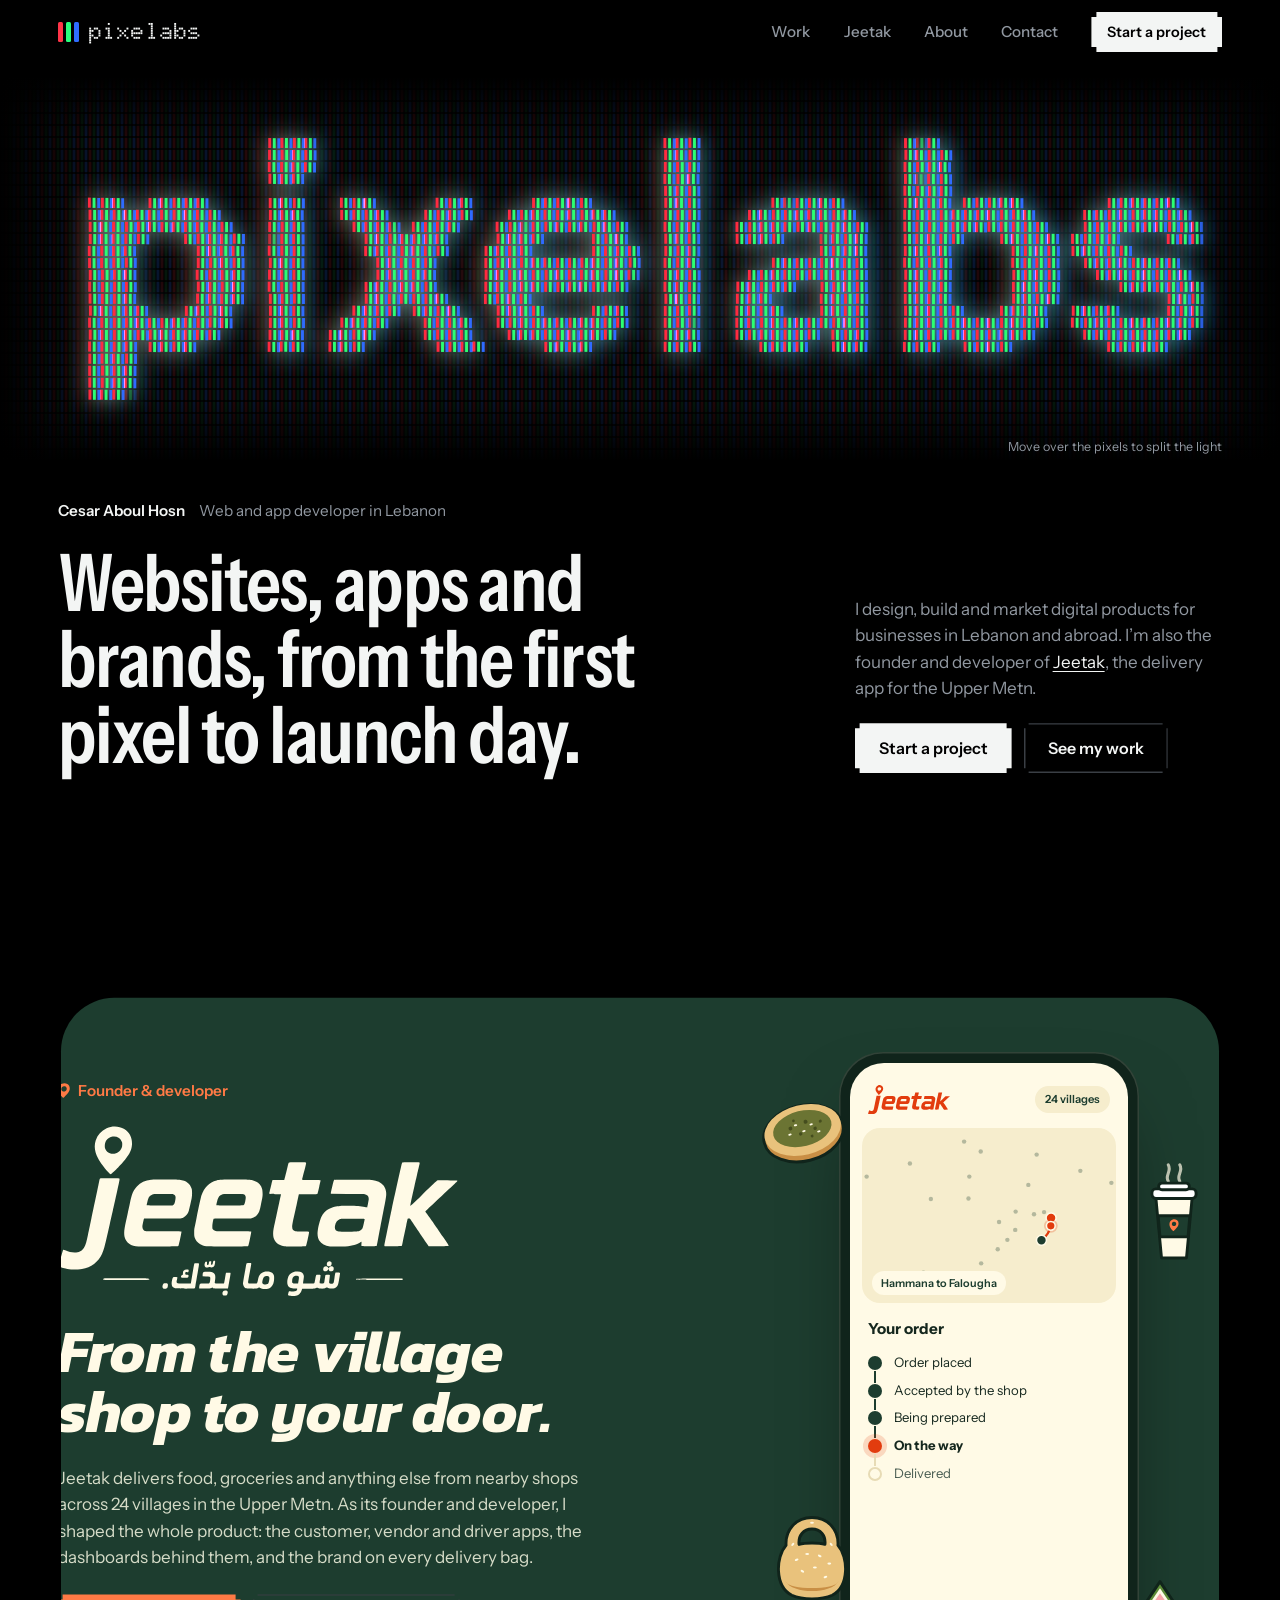
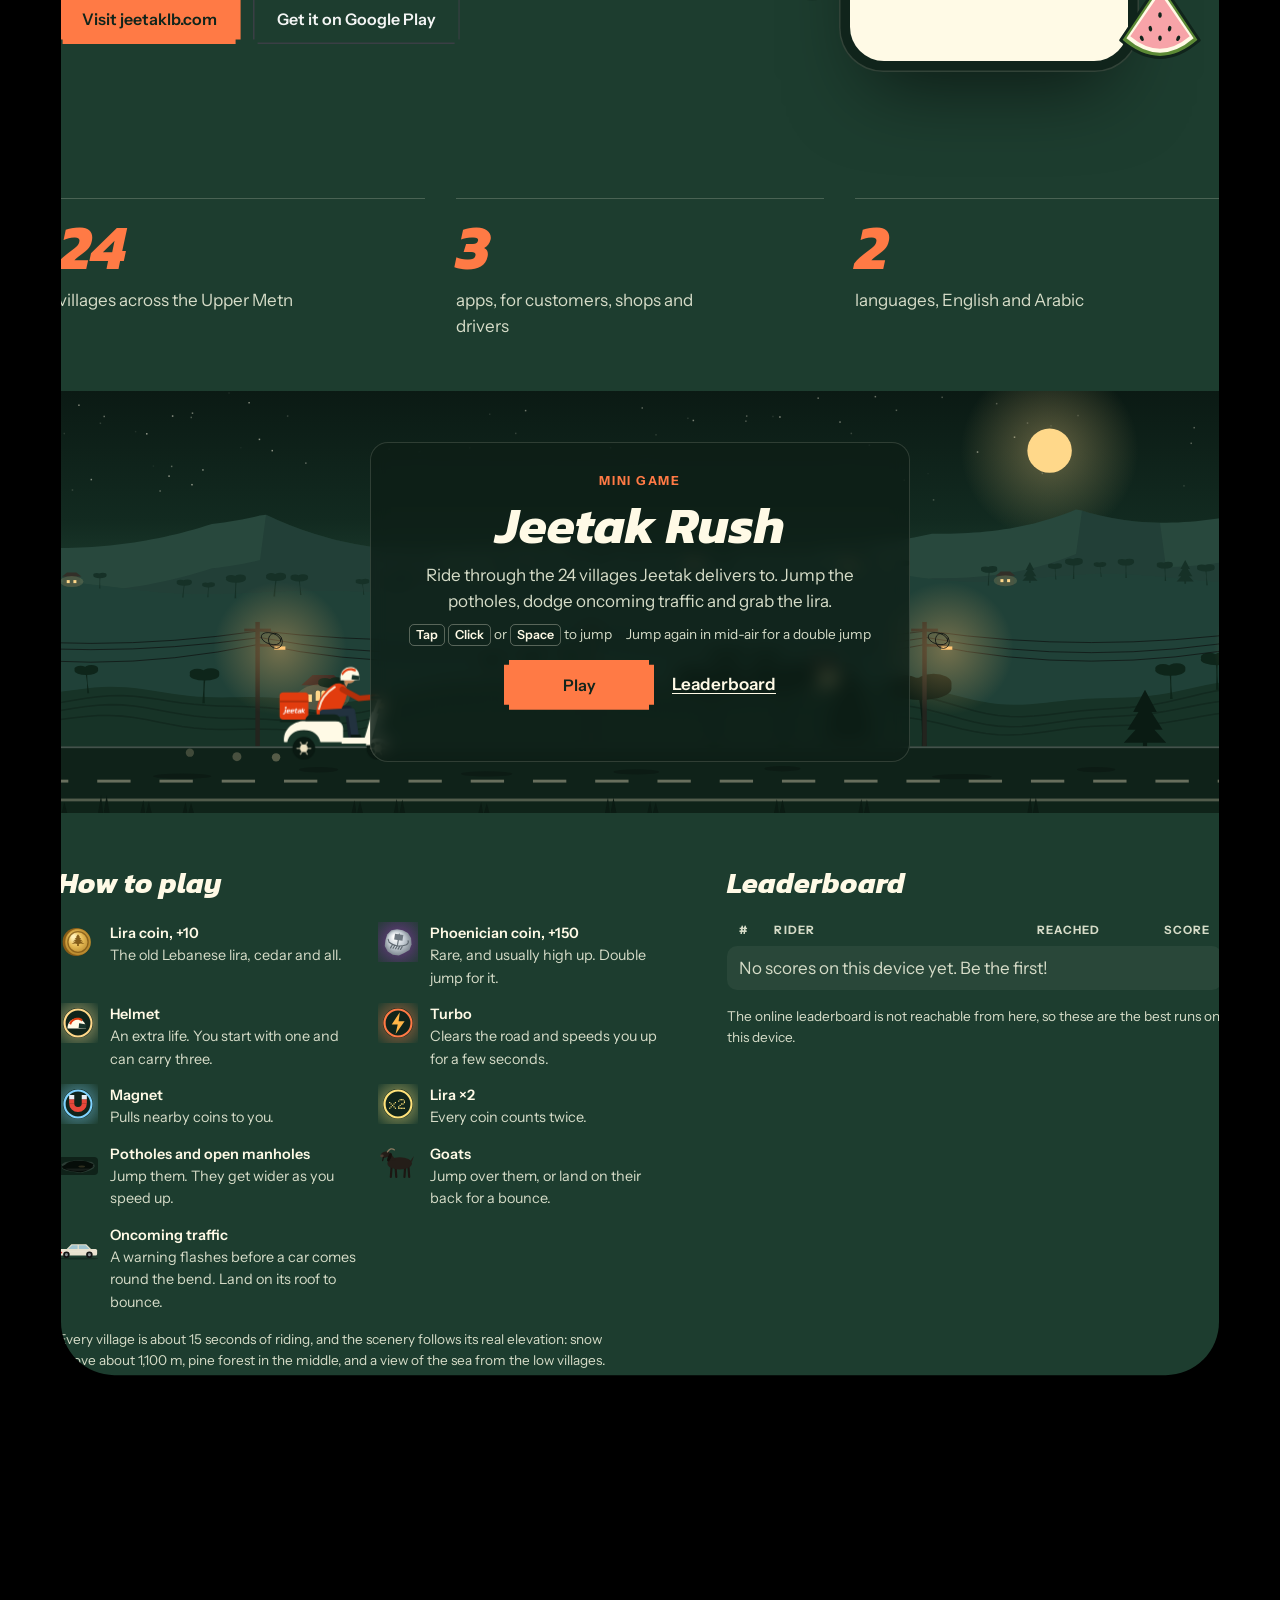
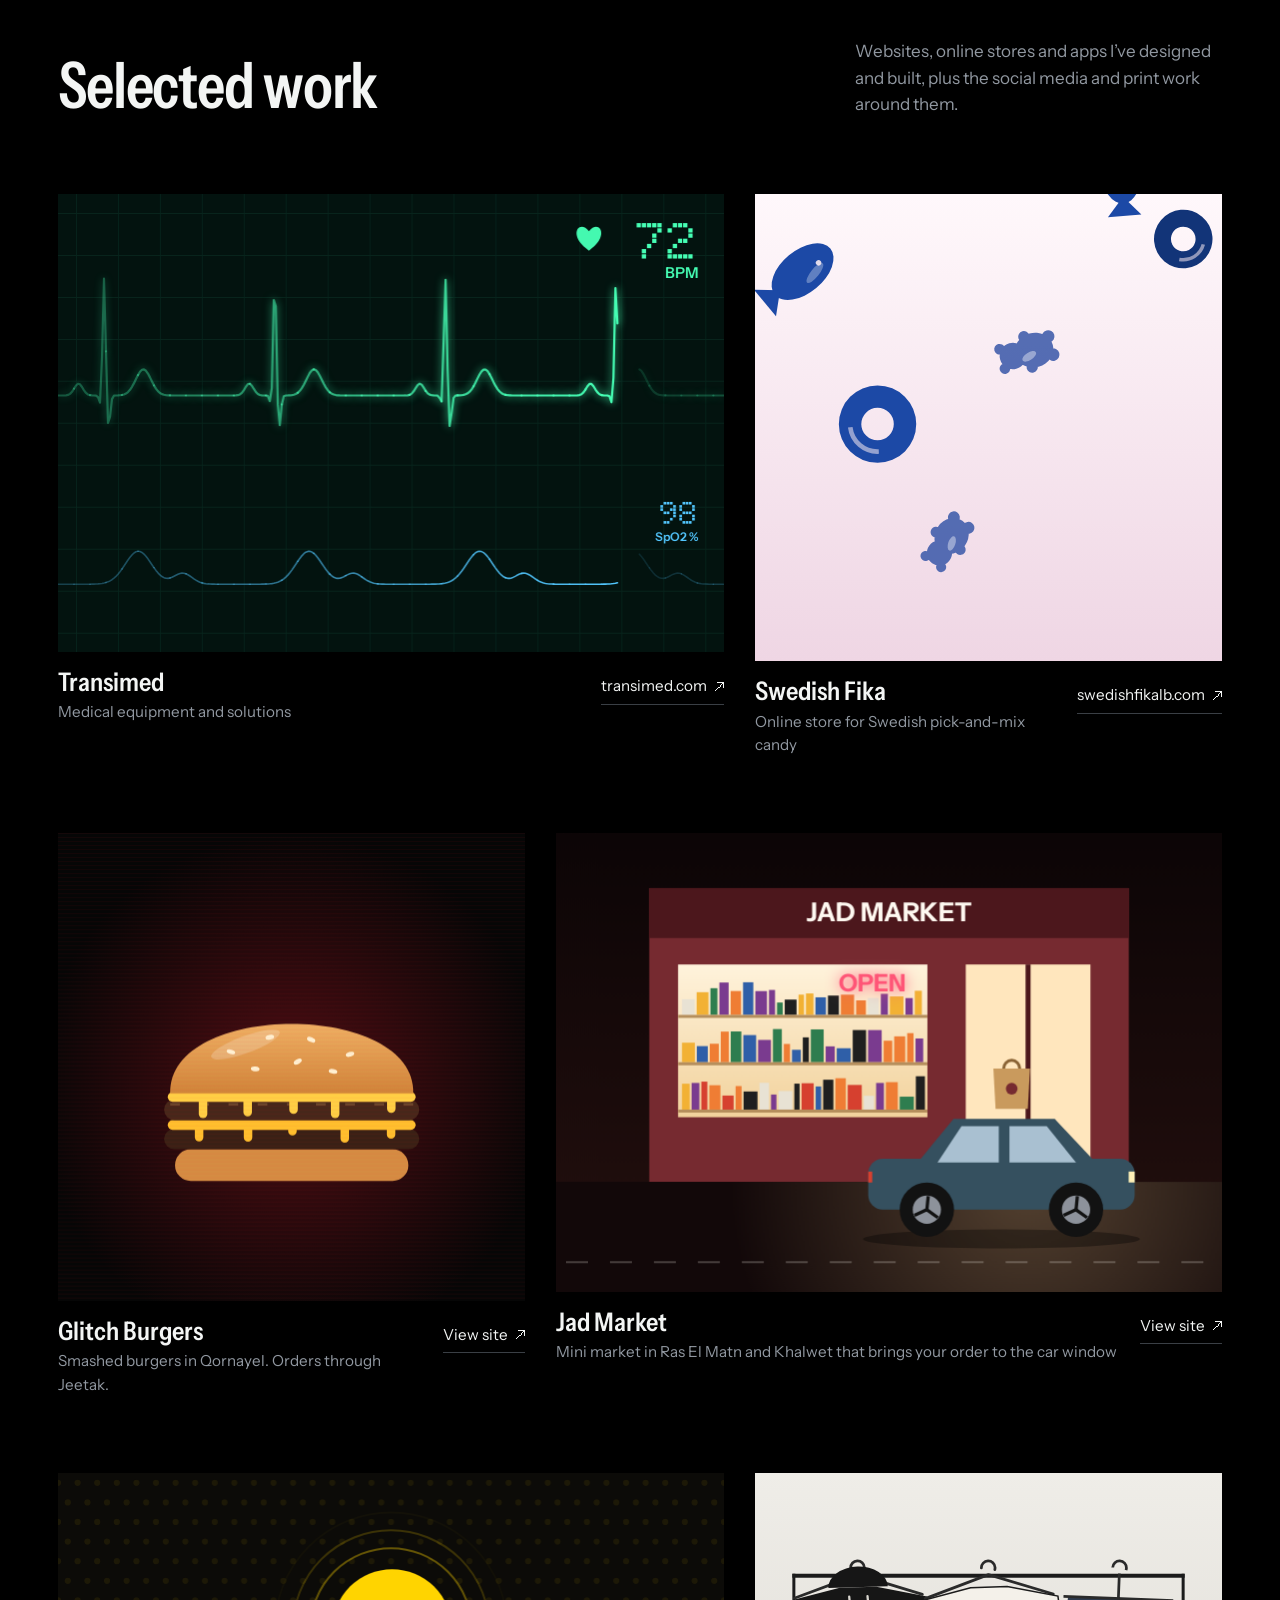
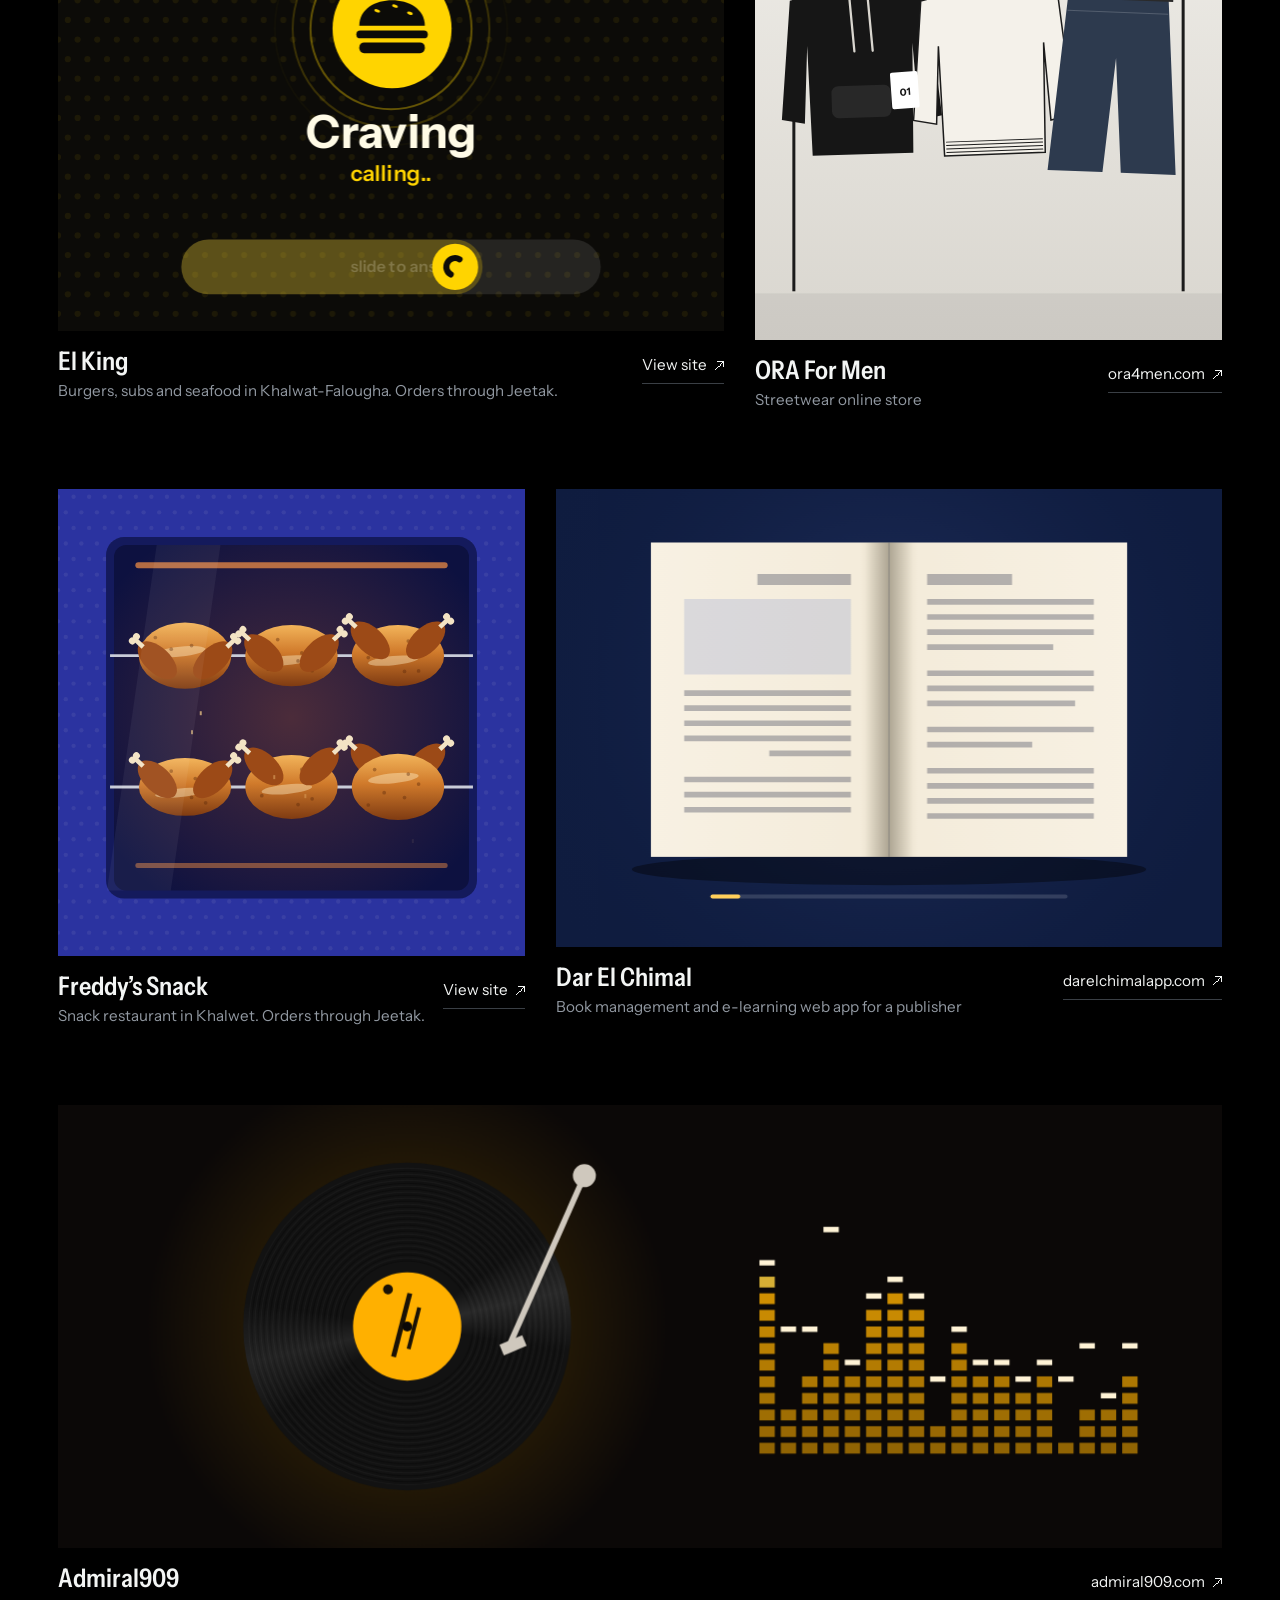
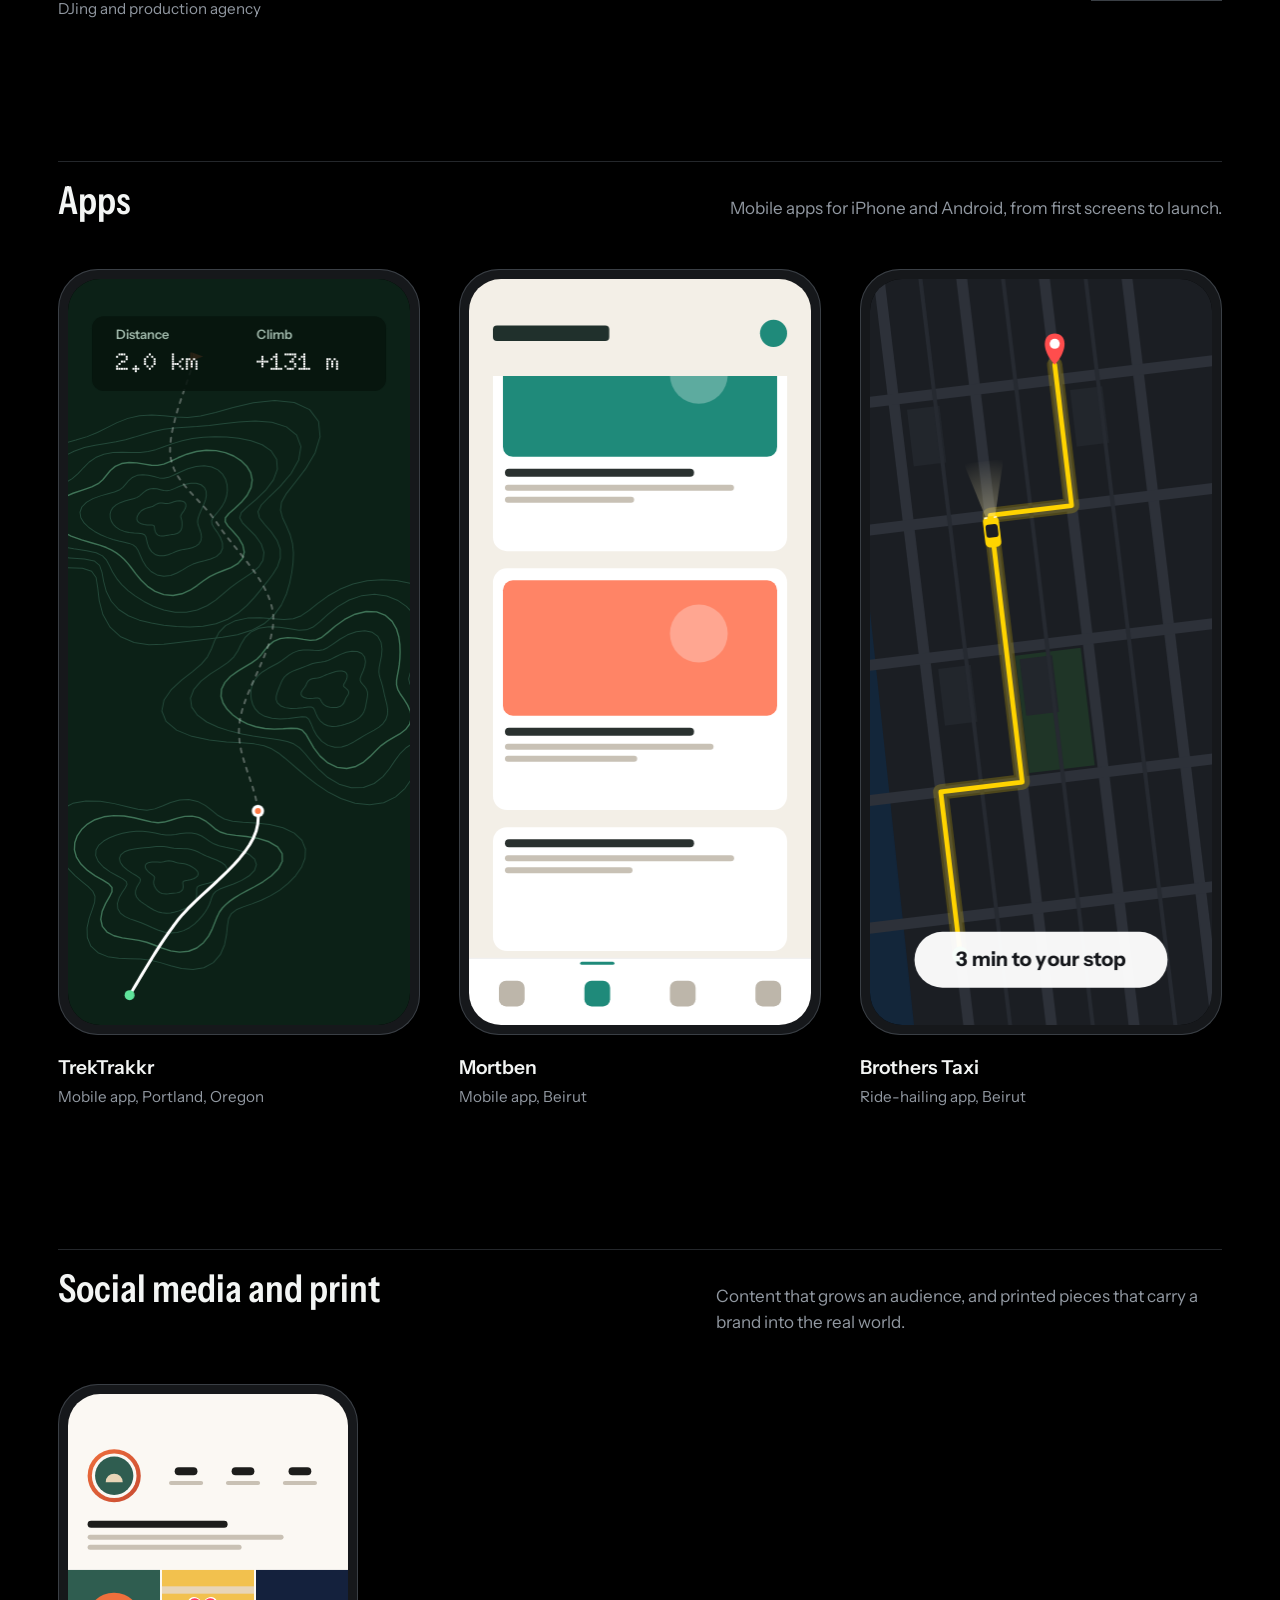
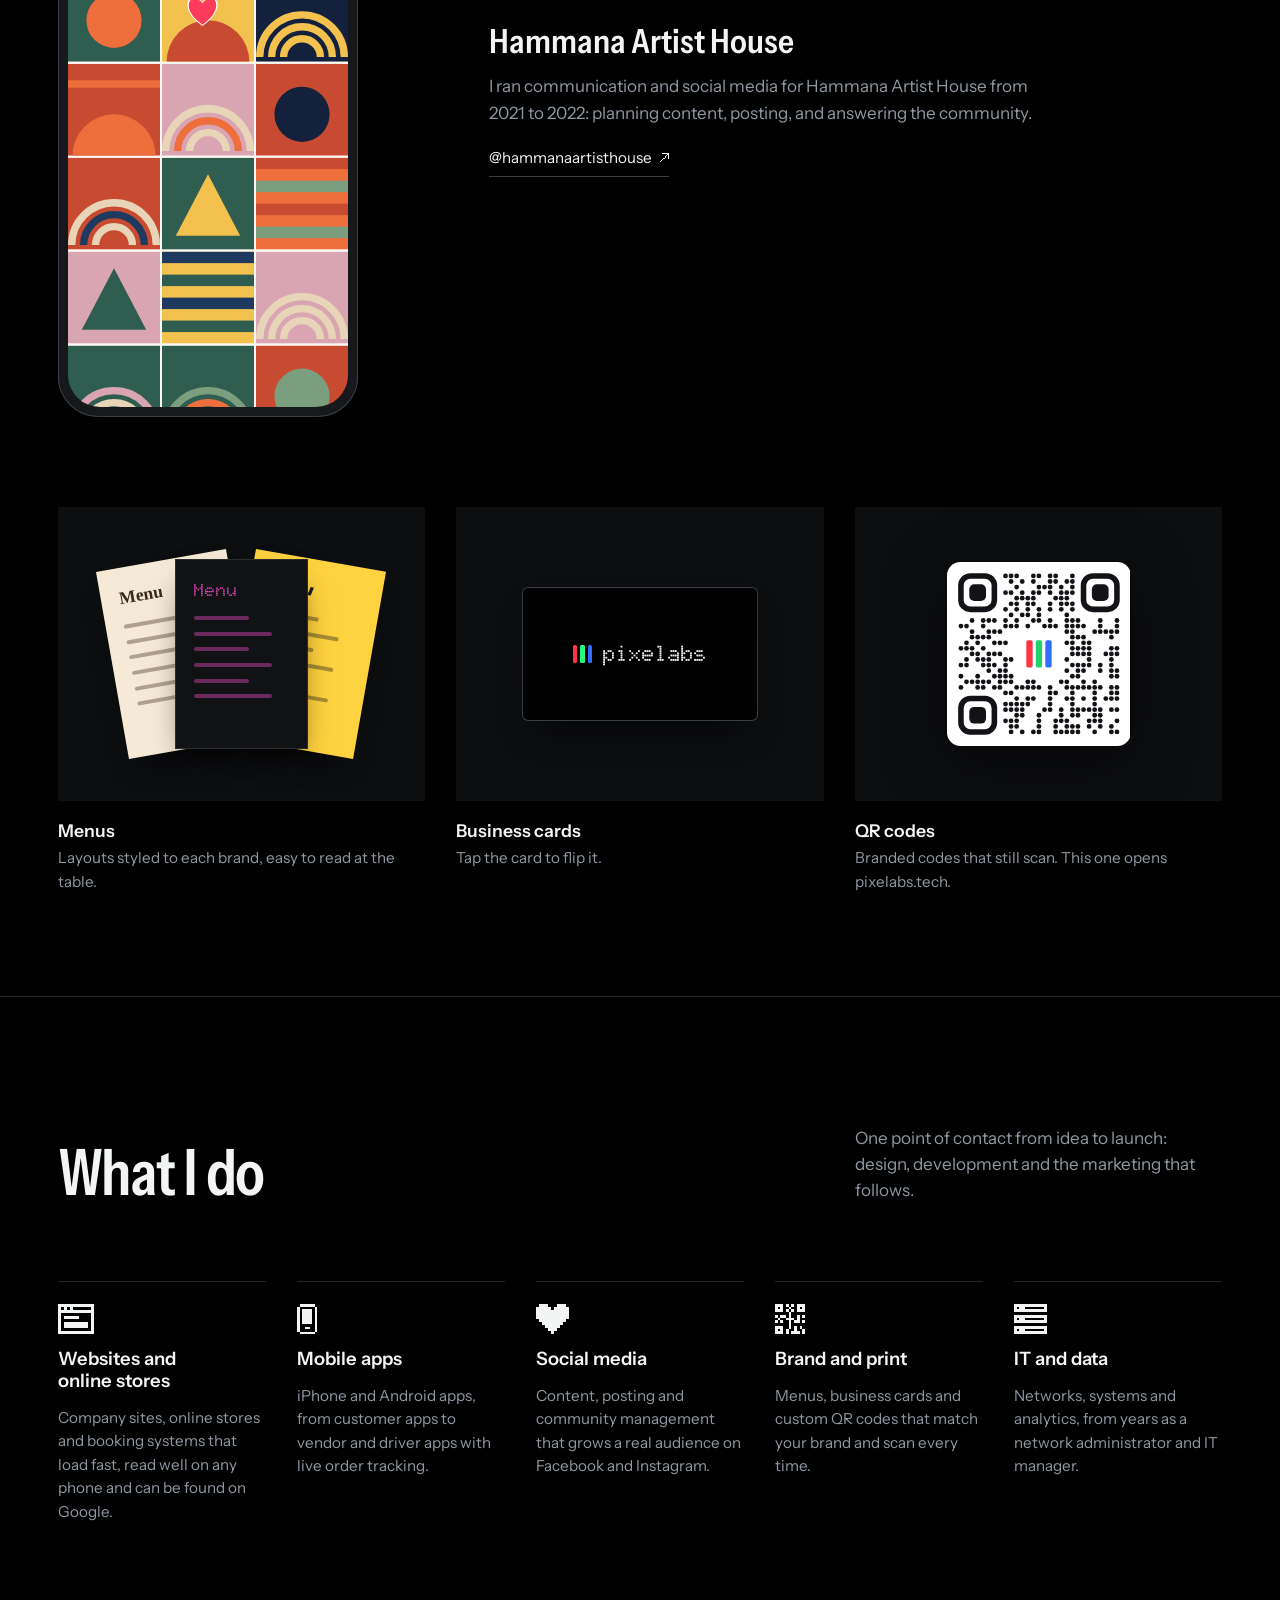
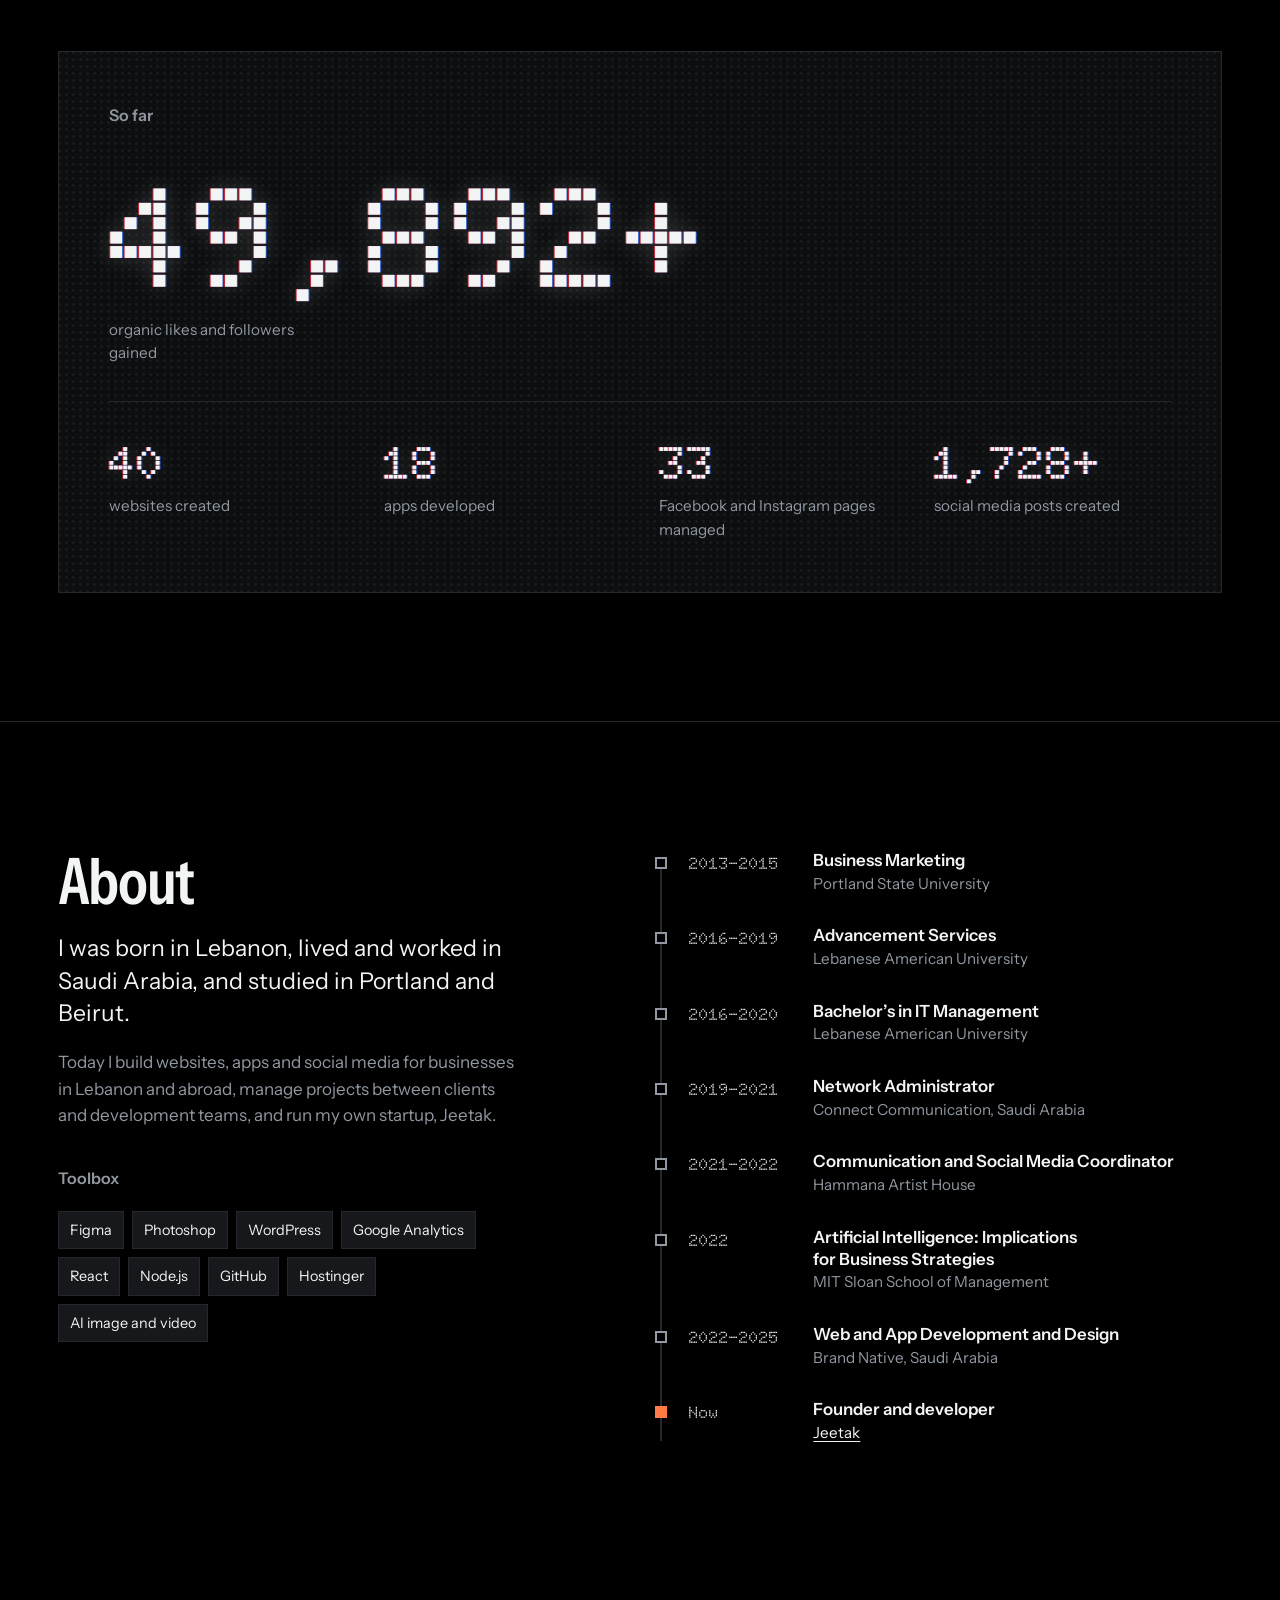
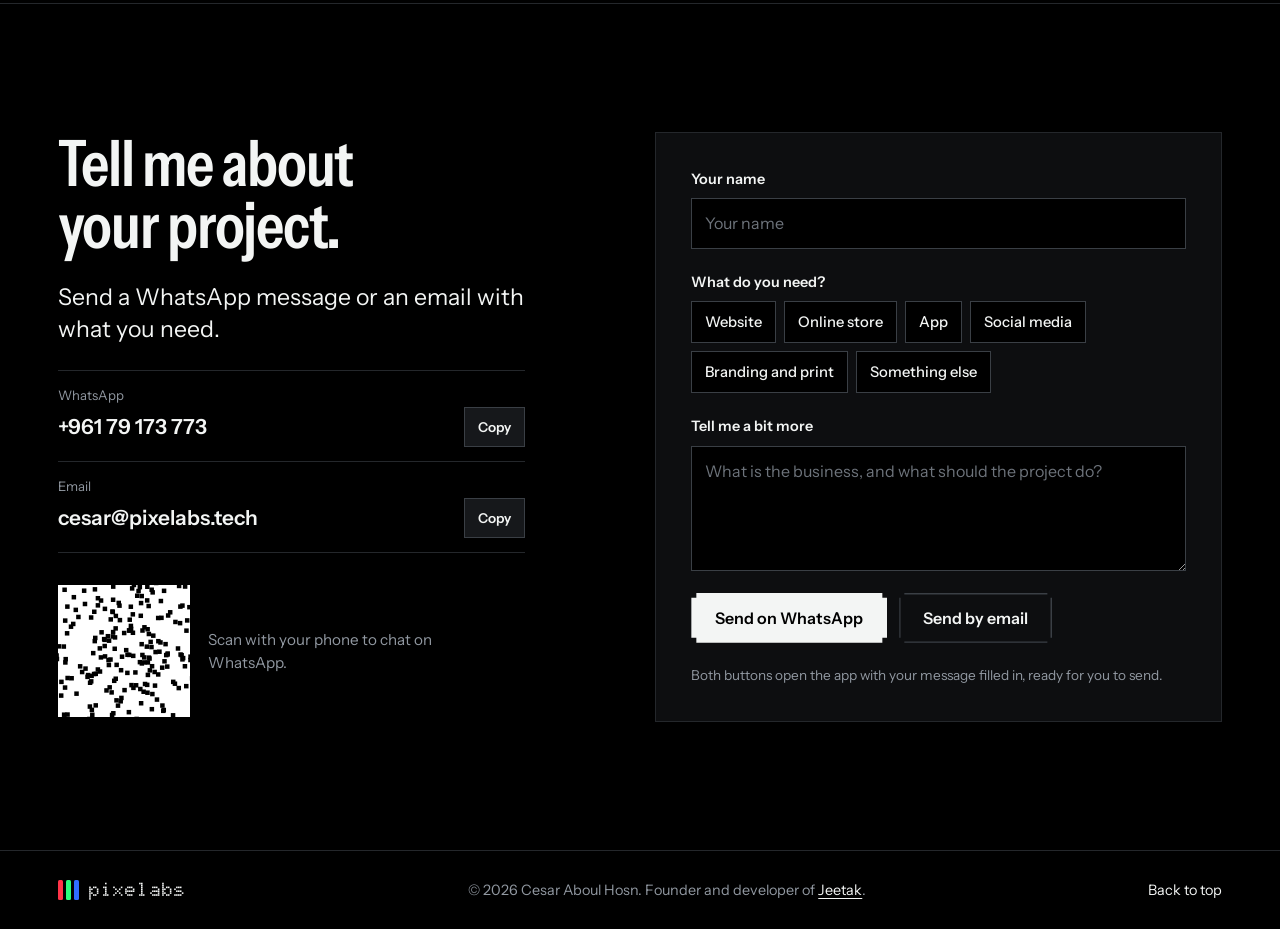
==== commit a9f96350: "Turn the Jeetak scooter band into Jeetak Rush A one-button runner through the 24 villages Jeetak del" ====
--- a/index.html
+++ b/index.html
@@ -260,10 +260,154 @@
 .jk-facts span { color: var(--jk-cream-dim); max-width: 26ch; }
 @media (max-width: 640px) { .jk-facts { grid-template-columns: minmax(0, 1fr); } }
 
-.jk-ride { position: relative; height: clamp(190px, 24vw, 320px); }
-#rideCanvas { position: absolute; inset: 0; width: 100%; height: 100%; display: block; }
-.jk-scooter { position: absolute; left: clamp(12px, 15%, 240px); bottom: 10%; width: clamp(118px, 14vw, 196px); animation: scoot .5s ease-in-out infinite alternate; }
-.jk-scooter > svg { display: block; width: 100%; height: auto; overflow: visible; }
+/* ---------- Jeetak Rush, the game ---------- */
+.jk-game {
+  position: relative; overflow: hidden; isolation: isolate;
+  height: clamp(320px, 33vw, 470px);
+  background: #0B1A14;
+  touch-action: manipulation; -webkit-user-select: none; user-select: none; -webkit-tap-highlight-color: transparent;
+  outline: none;
+}
+.jk-game.playing { cursor: pointer; }
+.jk-game:focus-visible { box-shadow: inset 0 0 0 3px var(--jk-orange-lit); }
+@media (max-width: 640px) { .jk-game { height: max(320px, 86vw); } }
+.jg-world, .jg-fx { position: absolute; inset: 0; width: 100%; height: 100%; display: block; }
+.jg-fx { z-index: 2; pointer-events: none; }
+.jg-scooter { position: absolute; left: 0; top: 0; z-index: 1; width: 140px; pointer-events: none; will-change: transform; }
+.jg-scooter > svg { display: block; width: 100%; height: auto; overflow: visible; }
+.jg-scooter .speeds { opacity: 0; transition: opacity .2s; }
+.jg-scooter.turbo .speeds { opacity: 1; }
+.jg-scooter.blink { opacity: .3; }
+.jg-scooter.no-helmet .r-helmet, .jg-scooter:not(.no-helmet) .r-hair { display: none; }
+.jk .r-leg, .jk .r-leg-far { fill: none; stroke-linecap: round; stroke-linejoin: round; }
+.jk .r-leg { stroke: #22323F; stroke-width: 10; }
+.jk .r-leg-far { stroke: #16222B; stroke-width: 9; }
+.jk .r-torso { fill: var(--orange); }
+.jk .r-stripe { fill: none; stroke: var(--cream); stroke-width: 2.6; stroke-linecap: round; opacity: .9; }
+.jk .r-shoe { fill: #0A1912; }
+.jk .r-arm { fill: none; stroke: var(--orange-ink); stroke-width: 7.5; stroke-linecap: round; stroke-linejoin: round; }
+.jk .r-skin { fill: #C98B5E; }
+.jk .r-eye { fill: #1B130E; }
+.jk .r-hair { fill: #2A1D15; }
+.jk .r-helmet-shell { fill: var(--cream); }
+.jk .r-helmet-band { fill: var(--orange); }
+.jk .r-visor { fill: #173229; }
+
+.jg-hud {
+  position: absolute; inset: 0 0 auto 0; z-index: 3;
+  display: flex; align-items: flex-start; justify-content: space-between; gap: 12px;
+  padding: clamp(10px, 1.6vw, 18px) clamp(12px, 2vw, 24px);
+  color: var(--jk-cream); text-shadow: 0 1px 3px rgba(5, 14, 10, .55); pointer-events: none;
+}
+.jg-hud[hidden] { display: none; }
+.jg-hud p { margin: 0; }
+.jg-score { font-family: var(--f-dot); font-weight: 800; font-size: clamp(1.6rem, 3.2vw, 2.4rem); line-height: 1; letter-spacing: .02em; font-variant-numeric: tabular-nums; }
+.jg-loot { display: flex; align-items: center; gap: 6px; margin-top: 6px !important; font-weight: 600; font-size: .95rem; font-variant-numeric: tabular-nums; }
+.jg-rare { display: inline-flex; align-items: center; gap: 6px; margin-left: 8px; }
+.jg-rare[hidden] { display: none; }
+.jg-coin, .jg-pcoin { width: 15px; height: 15px; border-radius: 50%; flex: none; }
+.jg-coin { background: radial-gradient(circle at 34% 32%, #FFF0B8, #E9BE58 46%, #B07F25); box-shadow: inset 0 0 0 1.5px rgba(122, 82, 18, .65); }
+.jg-pcoin { background: radial-gradient(circle at 34% 32%, #FFFFFF, #C9D1D8 50%, #7D8790); box-shadow: 0 0 8px 2px rgba(170, 70, 200, .55); }
+.jg-place { display: flex; align-items: baseline; gap: 8px; margin-top: 8px !important; font-size: .88rem; white-space: nowrap; }
+.jg-place b { font-family: var(--f-jk); font-style: italic; font-weight: 600; font-size: 1rem; }
+.jg-place span { opacity: .8; font-variant-numeric: tabular-nums; }
+@media (min-width: 760px) {
+  .jg-place { position: absolute; left: 50%; top: clamp(10px, 1.6vw, 18px); transform: translateX(-50%); margin: 0 !important; padding: 7px 14px; border-radius: 999px; background: rgba(16, 36, 27, .5); -webkit-backdrop-filter: blur(6px); backdrop-filter: blur(6px); text-shadow: none; }
+}
+.jg-hud-r { display: flex; align-items: center; gap: 10px; pointer-events: auto; }
+.jg-helmets { display: flex; gap: 4px; }
+.jg-helmets i { display: block; width: 24px; height: 18px; opacity: .22; transition: opacity .2s, transform .2s; }
+.jg-helmets i.on { opacity: 1; }
+.jg-helmets svg { display: block; width: 100%; height: 100%; }
+.jg-helmets .h-shell { fill: var(--jk-cream); } .jg-helmets .h-band { fill: var(--jk-orange); } .jg-helmets .h-visor { fill: #173229; }
+.jg-powers { display: flex; gap: 6px; }
+.jg-powers span { position: relative; overflow: hidden; padding: 5px 9px 7px; border-radius: 8px; background: rgba(16, 36, 27, .6); font-size: .78rem; font-weight: 700; letter-spacing: .02em; }
+.jg-powers span[hidden] { display: none; }
+.jg-powers span::after { content: ""; position: absolute; left: 0; bottom: 0; height: 3px; width: calc(var(--left, 1) * 100%); background: var(--jk-orange-lit); }
+.jg-powers [data-p="magnet"]::after { background: #7FD3FF; }
+.jg-powers [data-p="double"]::after { background: #FFE27A; }
+.jg-ibtn { width: 38px; height: 38px; display: grid; place-items: center; padding: 0; border-radius: 50%; border: 1px solid rgba(255, 250, 230, .3); background: rgba(16, 36, 27, .55); color: var(--jk-cream); cursor: pointer; }
+.jg-ibtn:focus-visible { outline: 2px solid var(--jk-orange-lit); outline-offset: 2px; }
+.jg-ibtn svg { width: 16px; height: 16px; fill: currentColor; }
+.jg-ibtn .wave, .jg-ibtn .cross { fill: none; stroke: currentColor; stroke-width: 1.6; stroke-linecap: round; }
+.jg-ibtn .cross, .jg-ibtn.off .wave { display: none; }
+.jg-ibtn.off .cross { display: inline; }
+@media (max-width: 520px) { .jg-powers span { padding: 4px 7px 6px; font-size: .7rem; } .jg-ibtn { width: 34px; height: 34px; } .jg-helmets i { width: 20px; height: 15px; } }
+
+.jg-toast { position: absolute; left: 50%; top: 27%; z-index: 3; transform: translate(-50%, -10px); opacity: 0; text-align: center; color: var(--jk-cream); pointer-events: none; transition: opacity .3s ease, transform .3s ease; text-shadow: 0 2px 8px rgba(5, 14, 10, .6); width: max-content; max-width: 90%; }
+.jg-toast.show { opacity: 1; transform: translate(-50%, 0); }
+.jg-toast b { display: block; font-family: var(--f-jk); font-style: italic; font-weight: 700; font-size: clamp(1.35rem, 3vw, 2.1rem); line-height: 1.1; }
+.jg-toast span { display: block; margin-top: 4px; font-size: .95rem; opacity: .92; }
+.jg-toast bdi { font-family: var(--f-ar); font-weight: 600; }
+.jg-toast.warn b { color: var(--jk-orange-lit); }
+.jg-toast.rare b { color: #E2B8F2; }
+.jg-toast.power b { color: #FFD88A; }
+
+.jg-panel { position: absolute; inset: 0; z-index: 4; display: grid; grid-template-columns: minmax(0, 1fr); place-items: center; padding: 14px; color: var(--jk-cream); cursor: default; }
+.jg-panel[hidden] { display: none; }
+.jg-paused, .jg-over { background: rgba(8, 20, 14, .45); }
+.jg-card {
+  width: min(100%, 540px); display: grid; justify-items: center; gap: 10px; text-align: center;
+  padding: clamp(18px, 2.6vw, 28px) clamp(18px, 3vw, 32px);
+  background: rgba(13, 30, 22, .78); -webkit-backdrop-filter: blur(8px); backdrop-filter: blur(8px);
+  border: 1px solid rgba(255, 250, 230, .14); border-radius: 18px;
+}
+.jg-card p { margin: 0; }
+.jg-kicker { font-size: .78rem; font-weight: 700; letter-spacing: .14em; text-transform: uppercase; color: var(--jk-orange-lit); }
+.jg-title { margin: 0; font-family: var(--f-jk); font-style: italic; font-weight: 700; font-size: clamp(2rem, 5vw, 3.2rem); line-height: 1; color: var(--jk-cream); }
+.jg-sub { max-width: 44ch; color: var(--jk-cream-dim); }
+.jg-keys { display: flex; flex-wrap: wrap; justify-content: center; gap: 4px 14px; font-size: .85rem; color: var(--jk-cream-dim); }
+.jg-keys kbd { display: inline-block; padding: 1px 6px; border-radius: 5px; border: 1px solid rgba(255, 250, 230, .3); font: 600 .78rem/1.4 var(--f-body); color: var(--jk-cream); }
+.jg-actions { display: flex; flex-wrap: wrap; align-items: center; justify-content: center; gap: 10px 18px; margin-top: 4px; }
+.jg-actions .btn { min-width: 150px; }
+.jg-link { color: var(--jk-cream); font-weight: 600; text-underline-offset: 3px; }
+.jg-best { font-size: .85rem; color: var(--jk-cream-dim); min-height: 1em; }
+.jg-final { display: flex; align-items: center; gap: 12px; font-family: var(--f-dot); font-weight: 800; font-size: clamp(2.4rem, 7vw, 3.8rem); line-height: 1; }
+.jg-newbest { font: 700 .72rem/1 var(--f-body); letter-spacing: .1em; text-transform: uppercase; padding: 6px 8px; border-radius: 6px; background: var(--jk-orange); color: var(--jk-cream); }
+.jg-newbest[hidden] { display: none; }
+.jg-stats { color: var(--jk-cream-dim); font-size: .92rem; font-variant-numeric: tabular-nums; }
+.jg-form { display: grid; gap: 6px; width: 100%; max-width: 420px; margin-top: 6px; text-align: left; }
+.jg-form[hidden] { display: none; }
+.jg-form label { font-size: .82rem; color: var(--jk-cream-dim); }
+.jg-row { display: flex; gap: 8px; }
+.jg-row input { flex: 1; min-width: 0; height: 46px; padding: 0 12px; border-radius: 8px; border: 1px solid rgba(255, 250, 230, .35); background: rgba(5, 14, 10, .55); color: var(--jk-cream); font: 500 1rem var(--f-body); unicode-bidi: plaintext; }
+.jg-row input:focus { outline: 2px solid var(--jk-orange-lit); outline-offset: 1px; }
+.jg-save { --bg: var(--jk-cream); --fg: var(--jk-pine-deep); min-height: 46px; padding: 0 16px; }
+.jg-save:disabled { opacity: .55; cursor: default; }
+.jg-msg { min-height: 1.2em; font-size: .85rem; color: var(--jk-cream-dim); }
+.jg-msg.ok { color: #9BE5B0; } .jg-msg.err { color: #FFB59A; }
+@media (max-width: 640px) {
+  .jg-card { gap: 8px; padding: 14px 16px; border-radius: 14px; }
+  .jg-keys span + span, .jg-start .jg-sub { font-size: .82rem; }
+  .jg-over .jg-kicker { font-size: .7rem; }
+  .jg-final { font-size: 2.3rem; }
+  .jg-toast { top: 36%; }
+  .jg-save { padding: 0 12px; }
+  .jg-actions .btn { min-height: 44px; min-width: 130px; }
+}
+@media (max-width: 640px) and (max-height: 0px) { .jg-keys { display: none; } }
+
+.jg-below { scroll-margin-top: calc(var(--head) + 8px); display: grid; grid-template-columns: minmax(0, 1.25fr) minmax(0, 1fr); gap: clamp(28px, 4vw, 56px); padding-block: clamp(28px, 4vw, 48px) clamp(56px, 7vw, 96px); }
+@media (max-width: 900px) { .jg-below { grid-template-columns: minmax(0, 1fr); } }
+.jg-below h3 { margin: 0 0 16px; font-family: var(--f-jk); font-style: italic; font-weight: 700; font-size: clamp(1.4rem, 2.4vw, 1.8rem); color: var(--jk-cream); }
+.jg-legend { list-style: none; margin: 0; padding: 0; display: grid; grid-template-columns: repeat(auto-fill, minmax(240px, 1fr)); gap: 14px 22px; }
+.jg-legend li { display: flex; gap: 12px; align-items: flex-start; font-size: .9rem; color: var(--jk-cream-dim); }
+.jg-legend canvas { width: 40px; height: 40px; flex: none; }
+.jg-legend b { display: block; color: var(--jk-cream); font-weight: 600; }
+.jg-note { margin: 16px 0 0; font-size: .85rem; color: var(--jk-cream-dim); max-width: 62ch; }
+.jg-board { list-style: none; margin: 0; padding: 0; display: grid; gap: 4px; }
+.jg-board-head, .jg-board li { display: grid; grid-template-columns: 2em minmax(0, 1fr) 8.5em 5.5em; align-items: baseline; gap: 12px; padding: 9px 12px; }
+.jg-board-head { margin: 0; padding-block: 0 6px; font-size: .72rem; font-weight: 700; letter-spacing: .1em; text-transform: uppercase; color: var(--jk-cream-dim); }
+.jg-board-head span:last-child, .jg-board .s { text-align: right; }
+.jg-board li { border-radius: 10px; background: rgba(255, 250, 230, .05); }
+.jg-board li.empty { display: block; color: var(--jk-cream-dim); }
+.jg-board li.me { background: rgba(226, 60, 14, .2); box-shadow: inset 0 0 0 1px rgba(255, 122, 69, .6); }
+.jg-board .r { font-family: var(--f-dot); font-weight: 800; color: var(--jk-orange-lit); }
+.jg-board .n { overflow: hidden; text-overflow: ellipsis; white-space: nowrap; font-weight: 600; color: var(--jk-cream); unicode-bidi: plaintext; }
+.jg-board .v { font-size: .8rem; color: var(--jk-cream-dim); }
+.jg-board .s { font-family: var(--f-dot); font-weight: 800; color: var(--jk-cream); font-variant-numeric: tabular-nums; }
+.jg-board .v { overflow: hidden; text-overflow: ellipsis; white-space: nowrap; }
+@media (max-width: 420px) { .jg-board .v, .jg-board-head span:nth-child(3) { display: none; } .jg-board-head, .jg-board li { grid-template-columns: 2em minmax(0, 1fr) auto; } }
 
 /* Jeetak's own drawing classes, scoped to the section */
 .jk .c-white { fill: var(--white); } .jk .c-cream { fill: var(--cream); } .jk .c-crust { fill: var(--crust); }
@@ -645,10 +789,11 @@
         <li><strong>2</strong><span>languages, English and Arabic</span></li>
       </ul>
 
-      <div class="jk-ride" id="jkRide" aria-hidden="true">
-        <canvas id="rideCanvas" data-villages="[[&quot;Arsoun&quot;, &quot;أرصون&quot;, 0.4371, 0.3213], [&quot;Bhamdoun&quot;, &quot;بحمدون&quot;, 0.2904, 0.7801], [&quot;Bmariam&quot;, &quot;بمريم&quot;, 0.5838, 0.5757], [&quot;Btebyat&quot;, &quot;بتبيات&quot;, 0.5321, 0.5384], [&quot;Btekhnay&quot;, &quot;بتخنيه&quot;, 0.5852, 0.4884], [&quot;Bzebdine&quot;, &quot;بزبدين&quot;, 0.6523, 0.2166], [&quot;Chbaniyeh&quot;, &quot;الشبانية&quot;, 0.5279, 0.6679], [&quot;Deir El Harf&quot;, &quot;دير الحرف&quot;, 0.4343, 0.4261], [&quot;Dlaibeh&quot;, &quot;دليبة&quot;, 0.4204, 0.1543], [&quot;Falougha&quot;, &quot;فالوغا&quot;, 0.6984, 0.5184], [&quot;Hammana&quot;, &quot;حمّانا&quot;, 0.6677, 0.6255], [&quot;Jouar El Haouz&quot;, &quot;جوار الحوز&quot;, 0.792, 0.2939], [&quot;Kfar Selouan&quot;, &quot;كفرسلوان&quot;, 0.8912, 0.3512], [&quot;Khalwet&quot;, &quot;خلوات&quot;, 0.676, 0.4909], [&quot;Khraybeh&quot;, &quot;الخريبة&quot;, 0.5587, 0.6231], [&quot;Kornayel&quot;, &quot;قرنايل&quot;, 0.6257, 0.3612], [&quot;Qalaa&quot;, &quot;القلعة&quot;, 0.6439, 0.5009], [&quot;Qortada&quot;, &quot;قرطاضة&quot;, 0.1088, 0.3213], [&quot;Qoubbei&quot;, &quot;قبيع&quot;, 0.4749, 0.7352], [&quot;Qraiyeh&quot;, &quot;القريّة&quot;, 0.3729, 0.7951], [&quot;Qseibe&quot;, &quot;القصيبة&quot;, 0.2471, 0.259], [&quot;Ras El Maten&quot;, &quot;رأس المتن&quot;, 0.3142, 0.4285], [&quot;Salima&quot;, &quot;صليما&quot;, 0.4735, 0.2016], [&quot;Saoufar&quot;, &quot;صوفر&quot;, 0.4874, 0.8376]]"></canvas>
-        <div class="jk-scooter">
-          <svg viewBox="-46 14 208 100" focusable="false">
+      <div class="jk-game" id="jkGame" tabindex="-1" role="region" aria-label="Jeetak Rush, a scooter game" aria-describedby="jgHow"
+           data-villages="[[&quot;Arsoun&quot;, &quot;أرصون&quot;, 0.4371, 0.3213], [&quot;Bhamdoun&quot;, &quot;بحمدون&quot;, 0.2904, 0.7801], [&quot;Bmariam&quot;, &quot;بمريم&quot;, 0.5838, 0.5757], [&quot;Btebyat&quot;, &quot;بتبيات&quot;, 0.5321, 0.5384], [&quot;Btekhnay&quot;, &quot;بتخنيه&quot;, 0.5852, 0.4884], [&quot;Bzebdine&quot;, &quot;بزبدين&quot;, 0.6523, 0.2166], [&quot;Chbaniyeh&quot;, &quot;الشبانية&quot;, 0.5279, 0.6679], [&quot;Deir El Harf&quot;, &quot;دير الحرف&quot;, 0.4343, 0.4261], [&quot;Dlaibeh&quot;, &quot;دليبة&quot;, 0.4204, 0.1543], [&quot;Falougha&quot;, &quot;فالوغا&quot;, 0.6984, 0.5184], [&quot;Hammana&quot;, &quot;حمّانا&quot;, 0.6677, 0.6255], [&quot;Jouar El Haouz&quot;, &quot;جوار الحوز&quot;, 0.792, 0.2939], [&quot;Kfar Selouan&quot;, &quot;كفرسلوان&quot;, 0.8912, 0.3512], [&quot;Khalwet&quot;, &quot;خلوات&quot;, 0.676, 0.4909], [&quot;Khraybeh&quot;, &quot;الخريبة&quot;, 0.5587, 0.6231], [&quot;Kornayel&quot;, &quot;قرنايل&quot;, 0.6257, 0.3612], [&quot;Qalaa&quot;, &quot;القلعة&quot;, 0.6439, 0.5009], [&quot;Qortada&quot;, &quot;قرطاضة&quot;, 0.1088, 0.3213], [&quot;Qoubbei&quot;, &quot;قبيع&quot;, 0.4749, 0.7352], [&quot;Qraiyeh&quot;, &quot;القريّة&quot;, 0.3729, 0.7951], [&quot;Qseibe&quot;, &quot;القصيبة&quot;, 0.2471, 0.259], [&quot;Ras El Maten&quot;, &quot;رأس المتن&quot;, 0.3142, 0.4285], [&quot;Salima&quot;, &quot;صليما&quot;, 0.4735, 0.2016], [&quot;Saoufar&quot;, &quot;صوفر&quot;, 0.4874, 0.8376]]" data-api="https://mistyrose-turtle-660701.hostingersite.com/api/index.php">
+        <canvas class="jg-world" aria-hidden="true"></canvas>
+        <div class="jg-scooter" aria-hidden="true">
+          <svg viewBox="-46 -16 208 130" focusable="false">
             <g class="speeds"><path class="speed" d="M-28 46 H-6"/><path class="speed sp2" d="M-42 64 H-10"/><path class="speed sp3" d="M-26 82 H-4"/></g>
             <g class="scoot-body-g">
                   <circle class="tire" cx="40" cy="96" r="15"/>
@@ -661,7 +806,7 @@
                   <rect class="c-bag" x="8" y="22" width="38" height="36" rx="5"/>
                   <path class="bag-seam" d="M8 34 H46"/>
                   <g class="bag-logo"><svg x="12" y="40.5" width="30" height="10.8" viewBox="0 0 1896 683"><use href="#jk-word" class="c-white"/></svg></g>
-                  <path class="scoot-body" d="M14 88 C12 74 22 62 38 60 H82 C88 60 92 64 92 70 V88 H62 C60 78 52 72 40 72 C28 72 20 78 18 88 Z"/>
+                  <g class="rider"><path class="r-leg-far" d="M68 47 L99 44 L103 79"/><path class="r-torso" d="M57 52 C55 37 64 21 79 12 C86 8 95 11 97 18 C99 29 90 41 86 53 Z"/><path class="r-stripe" d="M60 44 C62 33 70 22 81 15"/><path class="r-leg" d="M66 50 L103 48 L108 81"/><path class="r-shoe" d="M102 78 h12 a4 4 0 0 1 0 7 h-12 z"/><path class="r-arm" d="M91 18 L113 30 L135 28"/><circle class="r-skin" cx="137" cy="28.5" r="3.8"/><circle class="r-skin" cx="100" cy="1" r="9"/><path class="r-skin" d="M93 8 L99 9 L96 15 Z"/><circle class="r-eye" cx="104.6" cy="0" r="1.3"/><path class="r-hair" d="M91 3 C90 -7 97 -11 104 -9 C108 -8 110 -5 109 -2 C104 -5 97 -4 93 4 Z"/><g class="r-helmet"><path class="r-helmet-shell" d="M88.5 6 C87 -7 96 -13 105 -11 C112 -9 114.5 -2 113 6 Z"/><path class="r-helmet-band" d="M90 -3 C94 -10 103 -12 109 -8 L108 -5 C102 -9 95 -7 91 0 Z"/><path class="r-visor" d="M104 -1 L114 0.5 L112.5 6 L103 5 Z"/></g></g><path class="scoot-body" d="M14 88 C12 74 22 62 38 60 H82 C88 60 92 64 92 70 V88 H62 C60 78 52 72 40 72 C28 72 20 78 18 88 Z"/>
                   <path class="scoot-dark" d="M42 60 C42 54 46 51 52 51 H80 C86 51 88 55 88 60 Z"/>
                   <path class="scoot-body" d="M90 82 H122 C124 82 125 84 125 86 V90 H90 Z"/>
                   <path class="scoot-body" d="M118 90 C122 78 126 64 130 48 L139 50 C135 66 131 80 128 90 Z"/>
@@ -671,6 +816,82 @@
                   <path class="scoot-body" d="M122 92 C124 80 152 80 154 92 L148 92 C146 86 130 86 128 92 Z"/>
             </g>
           </svg>
+        </div>
+        <canvas class="jg-fx" aria-hidden="true"></canvas>
+
+        <div class="jg-hud" hidden>
+          <div class="jg-hud-l">
+            <p class="jg-score" id="jgScore">0</p>
+            <p class="jg-loot"><span class="jg-coin" aria-hidden="true"></span><b id="jgCoins">0</b><span class="jg-rare" hidden><span class="jg-pcoin" aria-hidden="true"></span><b id="jgRare">0</b></span></p>
+            <p class="jg-place"><b id="jgVillage"></b><span id="jgElev"></span></p>
+          </div>
+          <div class="jg-hud-r">
+            <div class="jg-powers" id="jgPowers"><span data-p="turbo" hidden>Turbo</span><span data-p="magnet" hidden>Magnet</span><span data-p="double" hidden>Lira ×2</span></div>
+            <div class="jg-helmets" id="jgHelmets" role="img" aria-label="1 helmet"><i><svg viewBox="-1 -1 28 20" focusable="false"><path class="h-shell" d="M1 15 C0 3 9 -1 15 0 C22 1 26 7 25 15 Z"/><path class="h-band" d="M3 8 C5 3 11 1 16 2 L15.5 4.5 C11 3.6 7 5.4 5.4 9 Z"/><path class="h-visor" d="M15 7 L26 8 L25.4 15 L14 14.4 Z"/></svg></i><i><svg viewBox="-1 -1 28 20" focusable="false"><path class="h-shell" d="M1 15 C0 3 9 -1 15 0 C22 1 26 7 25 15 Z"/><path class="h-band" d="M3 8 C5 3 11 1 16 2 L15.5 4.5 C11 3.6 7 5.4 5.4 9 Z"/><path class="h-visor" d="M15 7 L26 8 L25.4 15 L14 14.4 Z"/></svg></i><i><svg viewBox="-1 -1 28 20" focusable="false"><path class="h-shell" d="M1 15 C0 3 9 -1 15 0 C22 1 26 7 25 15 Z"/><path class="h-band" d="M3 8 C5 3 11 1 16 2 L15.5 4.5 C11 3.6 7 5.4 5.4 9 Z"/><path class="h-visor" d="M15 7 L26 8 L25.4 15 L14 14.4 Z"/></svg></i></div>
+            <button class="jg-ibtn" id="jgPause" type="button" aria-label="Pause"><svg viewBox="0 0 16 16" aria-hidden="true" focusable="false"><rect x="3.5" y="3" width="3" height="10" rx="1"/><rect x="9.5" y="3" width="3" height="10" rx="1"/></svg></button>
+            <button class="jg-ibtn" id="jgMute" type="button" aria-label="Turn sound off" aria-pressed="false"><svg viewBox="0 0 16 16" aria-hidden="true" focusable="false"><path class="spk" d="M2 6h2.6L8 3v10L4.6 10H2z"/><path class="wave" d="M10.4 5.6a3.4 3.4 0 0 1 0 4.8M12.3 3.8a6 6 0 0 1 0 8.4"/><path class="cross" d="M10.5 6l4 4M14.5 6l-4 4"/></svg></button>
+          </div>
+        </div>
+        <div class="jg-toast" id="jgToast" aria-live="polite"></div>
+
+        <div class="jg-panel jg-start" id="jgStart">
+          <div class="jg-card">
+            <p class="jg-kicker">Mini game</p>
+            <h3 class="jg-title">Jeetak Rush</h3>
+            <p class="jg-sub">Ride through the 24 villages Jeetak delivers to. Jump the potholes, dodge oncoming traffic and grab the lira.</p>
+            <p class="jg-keys"><span><kbd>Tap</kbd> <kbd>Click</kbd> or <kbd>Space</kbd> to jump</span><span>Jump again in mid-air for a double jump</span></p>
+            <div class="jg-actions"><button class="btn jk-btn" id="jgPlay" type="button">Play</button><a class="jg-link" href="#jgBoardWrap">Leaderboard</a></div>
+            <p class="jg-best" id="jgBest"></p>
+          </div>
+        </div>
+
+        <div class="jg-panel jg-paused" id="jgPaused" hidden>
+          <div class="jg-card">
+            <h3 class="jg-title">Paused</h3>
+            <div class="jg-actions"><button class="btn jk-btn" id="jgResume" type="button">Resume</button></div>
+            <p class="jg-sub">Press P or Esc to pause, Space to carry on.</p>
+          </div>
+        </div>
+
+        <div class="jg-panel jg-over" id="jgOver" tabindex="-1" hidden>
+          <div class="jg-card">
+            <p class="jg-kicker" id="jgOverWhere"></p>
+            <p class="jg-final"><span id="jgFinal">0</span><span class="jg-newbest" id="jgNewBest" hidden>New best</span></p>
+            <p class="jg-stats" id="jgStats"></p>
+            <form class="jg-form" id="jgForm" novalidate>
+              <label for="jgName">Your name on the leaderboard</label>
+              <div class="jg-row">
+                <input id="jgName" name="name" type="text" maxlength="16" autocomplete="nickname" autocapitalize="words" spellcheck="false" enterkeyhint="send" placeholder="Your name">
+                <button class="btn jg-save" id="jgSave" type="submit">Save score</button>
+              </div>
+              <p class="jg-msg" id="jgMsg" role="status"></p>
+            </form>
+            <div class="jg-actions"><button class="btn jk-btn" id="jgAgain" type="button">Play again</button></div>
+          </div>
+        </div>
+      </div>
+
+      <div class="wrap jg-below" id="jgBoardWrap">
+        <div class="jg-how" id="jgHow">
+          <h3>How to play</h3>
+          <ul class="jg-legend">
+            <li><canvas data-jg-icon="lira" aria-hidden="true"></canvas><span><b>Lira coin, +10</b>The old Lebanese lira, cedar and all.</span></li>
+            <li><canvas data-jg-icon="rare" aria-hidden="true"></canvas><span><b>Phoenician coin, +150</b>Rare, and usually high up. Double jump for it.</span></li>
+            <li><canvas data-jg-icon="helmet" aria-hidden="true"></canvas><span><b>Helmet</b>An extra life. You start with one and can carry three.</span></li>
+            <li><canvas data-jg-icon="turbo" aria-hidden="true"></canvas><span><b>Turbo</b>Clears the road and speeds you up for a few seconds.</span></li>
+            <li><canvas data-jg-icon="magnet" aria-hidden="true"></canvas><span><b>Magnet</b>Pulls nearby coins to you.</span></li>
+            <li><canvas data-jg-icon="double" aria-hidden="true"></canvas><span><b>Lira ×2</b>Every coin counts twice.</span></li>
+            <li><canvas data-jg-icon="hole" aria-hidden="true"></canvas><span><b>Potholes and open manholes</b>Jump them. They get wider as you speed up.</span></li>
+            <li><canvas data-jg-icon="goat" aria-hidden="true"></canvas><span><b>Goats</b>Jump over them, or land on their back for a bounce.</span></li>
+            <li><canvas data-jg-icon="car" aria-hidden="true"></canvas><span><b>Oncoming traffic</b>A warning flashes before a car comes round the bend. Land on its roof to bounce.</span></li>
+          </ul>
+          <p class="jg-note">Every village is about 15 seconds of riding, and the scenery follows its real elevation: snow above about 1,100 m, pine forest in the middle, and a view of the sea from the low villages.</p>
+        </div>
+        <div class="jg-lb">
+          <h3>Leaderboard</h3>
+          <p class="jg-board-head" aria-hidden="true"><span>#</span><span>Rider</span><span>Reached</span><span>Score</span></p>
+          <ol class="jg-board" id="jgBoard"><li class="empty">Loading…</li></ol>
+          <p class="jg-note" id="jgBoardNote"></p>
         </div>
       </div>
     </div>
@@ -1236,128 +1457,13 @@
     update();
   }
 
-  /* ------------------------------------------------------------ Jeetak: ride through the Upper Metn */
-  function ride() {
-    const cv = $('#rideCanvas');
-    if (!cv) return;
-    const band = $('#jkRide');
-    const ctx = cv.getContext('2d');
-    const V = JSON.parse(cv.dataset.villages || '[]');
-    const C = {
-      skyTop: '#0c1d15', skyBot: '#1D3D2F', far: '#335E4A', mid: '#284E3D', near: '#183428',
-      treeFar: '#2A5040', treeMid: '#1E4234', treeNear: '#0F271C', road: '#0E2118', edge: '#21402f',
-      stone: '#EFE3C4', glow: '#FFD88A', cream: '#FFFAE6', pine: '#1D3D2F', ink: '#15271E'
-    };
-    let W = 0, H = 0, dist = 0, speed = 80, wheel = '';
-    const stars = [];
-    const R = rng(77);
-    for (let i = 0; i < 40; i++) stars.push([R(), R() * 0.45, 0.4 + R() * 1.1]);
-
-    const ry = (x, s, base, amp, f) => base - amp * (0.55 * Math.sin(x * f + s) + 0.3 * Math.sin(x * f * 2.3 + s * 1.7) + 0.15 * Math.sin(x * f * 5.1 + s * 3.1));
-    function pine(x, y, s) {
-      ctx.beginPath();
-      ctx.moveTo(x, y - s);
-      ctx.lineTo(x + s * 0.24, y - s * 0.56); ctx.lineTo(x + s * 0.13, y - s * 0.56);
-      ctx.lineTo(x + s * 0.38, y - s * 0.14); ctx.lineTo(x - s * 0.38, y - s * 0.14);
-      ctx.lineTo(x - s * 0.13, y - s * 0.56); ctx.lineTo(x - s * 0.24, y - s * 0.56);
-      ctx.closePath(); ctx.fill();
-      ctx.fillRect(x - s * 0.035, y - s * 0.15, s * 0.07, s * 0.15);
-    }
-    function layer(off, seed, base, amp, f, col, treeCol, gap, size) {
-      ctx.fillStyle = col;
-      ctx.beginPath(); ctx.moveTo(0, H);
-      for (let x = 0; x <= W + 6; x += 6) ctx.lineTo(x, ry(x + off, seed, base, amp, f));
-      ctx.lineTo(W, H); ctx.closePath(); ctx.fill();
-      if (!treeCol) return;
-      ctx.fillStyle = treeCol;
-      const i0 = Math.floor(off / gap) - 1;
-      for (let i = i0; i * gap - off < W + gap; i++) {
-        const r = hash(i * 7.31 + seed);
-        if (r < 0.3) continue;
-        const x = i * gap - off + (r - 0.5) * gap * 0.8;
-        pine(x, ry(x + off, seed, base, amp, f) + size * 0.18, size * (0.65 + hash(i + seed * 3.3) * 0.6));
-      }
-    }
-    function sign(x, roadY, v) {
-      const en = v[0], ar = v[1];
-      const fsE = clamp(H * 0.075, 12, 18), fsA = fsE * 1.05;
-      ctx.font = 'italic 600 ' + fsE + 'px "Kanit", "Instrument Sans", sans-serif';
-      const wE = ctx.measureText(en).width;
-      ctx.font = '600 ' + fsA + 'px "Baloo Bhaijaan 2", "Geeza Pro", sans-serif';
-      const wA = ctx.measureText(ar).width;
-      const bw = Math.max(wE, wA) + fsE * 1.6, bh = fsE * 3.1;
-      const postH = H * 0.2;
-      const top = roadY - postH - bh;
-      ctx.fillStyle = C.stone; ctx.fillRect(x - 2, roadY - postH - 2, 4, postH + 4);
-      ctx.fillStyle = C.cream; rrect(ctx, x - bw / 2, top, bw, bh, 5); ctx.fill();
-      ctx.strokeStyle = C.pine; ctx.lineWidth = 1.5; rrect(ctx, x - bw / 2 + 3, top + 3, bw - 6, bh - 6, 3); ctx.stroke();
-      ctx.fillStyle = C.ink; ctx.textAlign = 'center'; ctx.textBaseline = 'middle';
-      ctx.font = 'italic 600 ' + fsE + 'px "Kanit", "Instrument Sans", sans-serif';
-      ctx.fillText(en, x, top + bh * 0.34);
-      ctx.font = '600 ' + fsA + 'px "Baloo Bhaijaan 2", "Geeza Pro", sans-serif';
-      ctx.fillText(ar, x, top + bh * 0.7);
-      ctx.textAlign = 'left'; ctx.textBaseline = 'alphabetic';
-    }
-    function draw(t, dt) {
-      if (!W) return;
-      speed = 80 + scrollKick * 0.9;
-      scrollKick *= Math.exp(-dt * 2.2);
-      dist += speed * dt;
-      const wv = clamp(36 / speed, 0.12, 0.6).toFixed(1) + 's';
-      if (wv !== wheel) { wheel = wv; band.style.setProperty('--wheel', wv); }
-      const sky = ctx.createLinearGradient(0, 0, 0, H);
-      sky.addColorStop(0, C.skyTop); sky.addColorStop(1, C.skyBot);
-      ctx.fillStyle = sky; ctx.fillRect(0, 0, W, H);
-      ctx.fillStyle = C.cream;
-      for (const s of stars) { ctx.globalAlpha = 0.25 + 0.2 * Math.sin(t * s[2] + s[0] * 10); ctx.fillRect(((s[0] * W * 1.3 - dist * 0.01) % W + W) % W, s[1] * H, 1.5, 1.5); }
-      ctx.globalAlpha = 1;
-      const mx = W * 0.8, my = H * 0.27, mr = Math.max(10, H * 0.07);
-      const halo = ctx.createRadialGradient(mx, my, mr * 0.5, mx, my, mr * 4);
-      halo.addColorStop(0, 'rgba(255,216,138,.32)'); halo.addColorStop(1, 'rgba(255,216,138,0)');
-      ctx.fillStyle = halo; ctx.fillRect(mx - mr * 4, my - mr * 4, mr * 8, mr * 8);
-      dot(ctx, mx, my, mr, C.glow);
-      const roadY = H * 0.78;
-      layer(dist * 0.05, 1.3, H * 0.5, H * 0.12, 0.0042, C.far, null, 0, 0);
-      layer(dist * 0.12, 4.1, H * 0.6, H * 0.09, 0.0062, C.mid, C.treeFar, 18, H * 0.1);
-      layer(dist * 0.3, 2.7, H * 0.7, H * 0.06, 0.009, C.near, C.treeMid, 30, H * 0.16);
-      // trees along the far side of the road
-      ctx.fillStyle = C.treeNear;
-      const off = dist * 0.62, gap = 46;
-      for (let i = Math.floor(off / gap) - 1; i * gap - off < W + gap; i++) {
-        const r = hash(i * 3.17 + 9);
-        if (r < 0.45) continue;
-        pine(i * gap - off + (r - 0.5) * 30, roadY + 2, H * (0.18 + hash(i * 1.7) * 0.12));
-      }
-      // signposts with the real village names
-      const sg = Math.max(W * 0.55, 340);
-      for (let k = Math.floor(dist / sg) - 1; k * sg - dist < W + sg; k++) {
-        const x = k * sg - dist + sg * 0.5;
-        if (x < -200 || x > W + 200 || !V.length) continue;
-        sign(x, roadY + 3, V[((k % V.length) + V.length) % V.length]);
-      }
-      // road
-      ctx.fillStyle = C.road; ctx.fillRect(0, roadY, W, H - roadY);
-      ctx.fillStyle = C.edge; ctx.fillRect(0, roadY, W, 2);
-      ctx.fillStyle = C.stone; ctx.globalAlpha = 0.55;
-      const dash = 26, dgap = 24, ly = roadY + (H - roadY) * 0.55;
-      for (let x = -((dist % (dash + dgap))); x < W; x += dash + dgap) ctx.fillRect(x, ly, dash, 2.5);
-      ctx.globalAlpha = 1;
-    }
-    function resize() { const s = fit(cv, ctx, 1.5); W = s.w; H = s.h; draw(0, 0); }
-    resize();
-    if ('ResizeObserver' in window) new ResizeObserver(debounce(resize, 120)).observe(cv);
-    redrawOnFonts.push(() => draw(0, 0));
-    if (!REDUCE) tasks.push({ el: cv, tick: draw });
-    watch(cv);
-  }
-
   /* ------------------------------------------------------------ Jeetak: order tracker in the phone */
   function tracker() {
     const list = $('#jkSteps');
     if (!list) return;
     const items = $$('li', list);
     const route = $('#jkRoute'), done = $('#jkRouteDone'), shop = $('#jkShop'), home = $('#jkHome'), rider = $('#jkRider'), label = $('#jkMapLabel');
-    const rc = $('#rideCanvas');
+    const rc = $('#jkGame');
     const V = JSON.parse((rc && rc.dataset.villages) || '[]');
     const byName = n => V.find(v => v[0] === n);
     const pairs = [['Hammana', 'Falougha'], ['Bhamdoun', 'Ras El Maten'], ['Khalwet', 'Qortada'], ['Saoufar', 'Bzebdine'], ['Salima', 'Arsoun'], ['Kfar Selouan', 'Btekhnay']]
@@ -2419,7 +2525,6 @@
   /* ------------------------------------------------------------ start */
   hero();
   scrollFx();
-  ride();
   tracker();
   scenes();
   counters();
@@ -2428,6 +2533,1991 @@
   fontsReady.then(() => { for (const fn of redrawOnFonts) { try { fn(); } catch (e) { /* ignore */ } } });
   requestAnimationFrame(frame);
 })();
+
+/* ==========================================================================
+   Jeetak Rush: a ride through the 24 villages Jeetak delivers to.
+   Tap, click or press Space to jump; jump again in mid-air for a double jump.
+   ========================================================================== */
+(function (factory) {
+  const api = factory();
+  if (typeof module === 'object' && module.exports) module.exports = api;
+  else if (typeof document !== 'undefined') {
+    const go = () => api.mount(document.getElementById('jkGame'));
+    if (document.readyState === 'loading') document.addEventListener('DOMContentLoaded', go);
+    else go();
+  }
+})(function () {
+  'use strict';
+
+  /* ------------------------------------------------------------ helpers */
+  const TAU = Math.PI * 2;
+  const clamp = (v, a, b) => (v < a ? a : v > b ? b : v);
+  const lerp = (a, b, t) => a + (b - a) * t;
+  const smooth = (a, b, v) => { const t = clamp((v - a) / (b - a), 0, 1); return t * t * (3 - 2 * t); };
+  const hash = n => { const x = Math.sin(n * 127.1 + 311.7) * 43758.5453; return x - Math.floor(x); };
+  function rng(seed) {
+    let a = seed >>> 0;
+    return () => {
+      a = (a + 0x6D2B79F5) | 0;
+      let t = Math.imul(a ^ (a >>> 15), 1 | a);
+      t = (t + Math.imul(t ^ (t >>> 7), 61 | t)) ^ t;
+      return ((t ^ (t >>> 14)) >>> 0) / 4294967296;
+    };
+  }
+
+  /* ------------------------------------------------------------ the villages
+     Elevations in metres, from Wikipedia and the NGA GEOnet Names Server
+     (via IndexMundi). Qoubbei has no published figure; it sits between
+     Saoufar and Chbaniyeh, so it uses an estimate from those two. */
+  const ELEV = {
+    'Arsoun': 795, 'Bhamdoun': 1150, 'Bmariam': 815, 'Btebyat': 725, 'Btekhnay': 1000, 'Bzebdine': 1027,
+    'Chbaniyeh': 860, 'Deir El Harf': 976, 'Dlaibeh': 551, 'Falougha': 1250, 'Hammana': 1200,
+    'Jouar El Haouz': 1250, 'Kfar Selouan': 1380, 'Khalwet': 1262, 'Khraybeh': 994, 'Kornayel': 1160,
+    'Qalaa': 1132, 'Qortada': 520, 'Qoubbei': 1080, 'Qraiyeh': 1171, 'Qseibe': 595, 'Ras El Maten': 900,
+    'Salima': 810, 'Saoufar': 1300
+  };
+  // A real driving loop through all 24 (shortest tour on their coordinates, about 46 km).
+  const ROUTE = ['Btekhnay', 'Btebyat', 'Deir El Harf', 'Arsoun', 'Salima', 'Dlaibeh', 'Qseibe', 'Qortada',
+    'Ras El Maten', 'Bhamdoun', 'Qraiyeh', 'Saoufar', 'Qoubbei', 'Chbaniyeh', 'Khraybeh', 'Bmariam', 'Hammana',
+    'Qalaa', 'Khalwet', 'Falougha', 'Kfar Selouan', 'Jouar El Haouz', 'Bzebdine', 'Kornayel'];
+  // Snow from about 1,100 m and full cover from 1,240 m; low villages look out to the coast.
+  const envFor = e => ({ e, snow: smooth(1100, 1240, e), coast: 1 - smooth(600, 720, e), alpine: smooth(980, 1150, e) });
+
+  /* ------------------------------------------------------------ world rules (world units, seconds) */
+  const PH = { g: 2300, jump: 780, djump: 700, bounce: 660, buffer: 0.13 };
+  const AIR = 2 * PH.jump / PH.g;              // time in the air for one jump
+  const FRONT = 99;                            // scooter length
+  const WHEEL = [21.8, 88.4];                  // wheel contact points
+  const BODY = [6, 94, 4, 58];                 // body box: x0, x1, y0, y1
+  const REACH = 78;                            // top of the rider (for pickups)
+  const AHEAD = 1900;                          // things appear this far ahead of the scooter
+  const SEG = 15;                              // seconds between villages
+  const STEP = 1 / 120;
+  const HOLE_EDGE = 8;                         // forgiving pothole edges
+  const SHRINK = 4;                            // forgiving solid edges
+  const KINDS = {
+    goat: { w: 52, h: 40 }, snowman: { w: 40, h: 50 }, goats: { w: 112, h: 40 },
+    car: { w: 124, h: 46 }, van: { w: 140, h: 58 }, truck: { w: 190, h: 58 }
+  };
+  const POWERS = ['helmet', 'turbo', 'magnet', 'double'];
+  const POWER_TIME = { turbo: 4.5, magnet: 9, double: 10 };
+
+  const play = { a: 330, b: 290, c: 80 };      // speed(t) = a + b(1 - e^(-t/c))
+  // difficulty: 0 at the start, 1 after 80 s, then keeps climbing until about 6 minutes
+  const diffAt = t => (t <= 80 ? t / 80 : Math.min(2.5, 1 + (t - 80) / 190));
+  // how long the jump window is for a pothole, by difficulty (seconds)
+  const targetWin = d => 0.42 - 0.15 * Math.min(d, 1) - 0.07 * clamp(d - 1, 0, 1.5);
+
+  // time span y(τ) >= h for one jump from the ground
+  function above(h) {
+    const disc = PH.jump * PH.jump - 2 * PH.g * h;
+    if (disc <= 0) return null;
+    const r = Math.sqrt(disc);
+    return [(PH.jump - r) / PH.g, (PH.jump + r) / PH.g];
+  }
+  // When a jump has to start, relative to the moment the hazard's left edge reaches the scooter's nose.
+  function windowFor(kind, w, h, T, vx) {
+    if (kind === 'hole') {
+      return [(FRONT - WHEEL[0] + w - HOLE_EDGE) / T - AIR, (FRONT - WHEEL[1] + HOLE_EDGE) / T];
+    }
+    const V = T + (vx ? -vx : 0);
+    const span = above(h - SHRINK - BODY[2]);
+    return [(FRONT - BODY[0] + w - SHRINK) / V - span[1], (FRONT - BODY[1] + SHRINK) / V - span[0]];
+  }
+
+  /* ------------------------------------------------------------ simulation */
+  class Sim {
+    constructor() { this.events = []; this.reset({ mode: 'attract', seed: 1, start: 0 }); }
+
+    reset(o) {
+      this.mode = o.mode || 'play';
+      this.R = rng(o.seed || 1);
+      this.t = 0; this.dist = 0; this.speed = 0; this.baseSpeed = 0; this.alive = true; this.deadT = 0;
+      this.attractSpeed = o.speed || 300;
+      this.p = { y: 0, vy: 0, prevY: 0, ground: true, jumps: 0, buffer: 0, inv: 0, helmets: this.mode === 'play' ? 1 : 0, landT: 9, airT: 0 };
+      this.objs = []; this.gid = 0;
+      this.score = 0; this.coins = 0; this.rare = 0; this.villages = 0; this.bonus = 0;
+      this.power = { turbo: 0, magnet: 0, double: 0 };
+      this.turboK = 0;
+      this.route = o.start || 0;                     // index into ROUTE of the current village
+      this.envFrom = this.envTo = envFor(ELEV[ROUTE[this.route]]);
+      this.envK = 1;
+      this.nextSignX = this.travel(0, SEG);
+      this.signMade = false;
+      // planner
+      this.lastWin = this.t + 1.6;                   // the jump window of the last hazard ends here
+      this.lastWinLen = 0.3;
+      this.lastArrive = 0;
+      this.acc = 0; this.sweep = 0;
+      this.firstHazard = true;
+      this.nextPower = 5 + this.R() * 4;
+      this.nextRare = 16 + this.R() * 10;
+      this.nextBreather = 22 + this.R() * 8;
+      this.lastHazardKind = '';
+      this.events.length = 0;
+    }
+
+    get village() { return ROUTE[this.route]; }
+    get env() {
+      const a = this.envFrom, b = this.envTo, k = this.envK;
+      return { e: lerp(a.e, b.e, k), snow: lerp(a.snow, b.snow, k), coast: lerp(a.coast, b.coast, k), alpine: lerp(a.alpine, b.alpine, k) };
+    }
+    get difficulty() { return this.mode === 'play' ? diffAt(this.t) : 0.3; }
+
+    speedAt(t) { return this.mode === 'play' ? play.a + play.b * (1 - Math.exp(-t / play.c)) : this.attractSpeed; }
+    // distance travelled between t0 and t1 at the base speed
+    travel(t0, t1) {
+      if (this.mode !== 'play') return this.attractSpeed * (t1 - t0);
+      return (play.a + play.b) * (t1 - t0) + play.b * play.c * (Math.exp(-t1 / play.c) - Math.exp(-t0 / play.c));
+    }
+
+    emit(type, data) { const e = data || {}; e.type = type; this.events.push(e); }
+
+    /* --------------------------------------------- input */
+    jump() {
+      if (!this.alive) return false;
+      const p = this.p;
+      if (p.ground) {
+        p.vy = PH.jump; p.ground = false; p.jumps = 1; p.airT = 0;
+        this.emit('jump');
+        return true;
+      }
+      if (p.jumps < 2) {
+        p.vy = PH.djump + Math.max(0, p.vy) * 0.35; p.jumps = 2;
+        this.emit('djump');
+        return true;
+      }
+      p.buffer = PH.buffer;
+      return false;
+    }
+
+    /* --------------------------------------------- main step */
+    update(dt) {
+      this.acc = Math.min(this.acc + dt, STEP * 12);
+      while (this.acc >= STEP) { this.acc -= STEP; this.step(STEP); }
+    }
+
+    step(h) {
+      const p = this.p;
+      if (!this.alive) {
+        this.deadT += h;
+        this.speed *= Math.exp(-h * 3.2);
+        this.dist += this.speed * h;
+        for (const o of this.objs) if (o.vx) o.x += o.vx * h * 0.25;
+        if (!p.ground) { p.vy -= PH.g * h; p.y += p.vy * h; if (p.y <= 0) { p.y = 0; p.vy = 0; p.ground = true; } }
+        return;
+      }
+      this.t += h;
+      this.baseSpeed = this.mode === 'play' ? this.speedAt(this.t) : this.attractSpeed;
+      this.turboK += ((this.power.turbo > 0 ? 1 : 0) - this.turboK) * Math.min(1, h * 5);
+      this.speed = this.baseSpeed * (1 + 0.6 * this.turboK);
+      this.dist += this.speed * h;
+      if (this.mode === 'play') this.score += this.speed * h / 10;
+
+      // timers
+      p.inv = Math.max(0, p.inv - h);
+      p.buffer = Math.max(0, p.buffer - h);
+      p.landT += h;
+      for (const k of ['turbo', 'magnet', 'double']) {
+        if (this.power[k] > 0) {
+          this.power[k] -= h;
+          if (this.power[k] <= 0) {
+            this.power[k] = 0;
+            this.emit('powerEnd', { power: k });
+            if (k === 'turbo') this.afterTurbo();
+          }
+        }
+      }
+      if (this.envK < 1) this.envK = Math.min(1, this.envK + h / 2.4);
+
+      // scooter
+      p.prevY = p.y;
+      if (!p.ground) {
+        p.airT += h;
+        p.vy -= PH.g * h;
+        p.y += p.vy * h;
+        if (p.y <= 0) {
+          p.y = 0; p.vy = 0; p.ground = true; p.jumps = 0; p.landT = 0;
+          this.emit('land');
+          if (p.buffer > 0) { p.buffer = 0; this.jump(); }
+        }
+      }
+
+      // world
+      for (const o of this.objs) if (o.vx) o.x += o.vx * h;
+      this.plan();
+      this.signs();
+      this.collide();
+      this.warnings();
+      if (++this.sweep >= 30) {
+        this.sweep = 0;
+        const cut = this.dist - 400;
+        this.objs = this.objs.filter(o => o.x + (o.w || 0) >= cut);
+      }
+    }
+
+    /* --------------------------------------------- villages */
+    signs() {
+      if (!this.signMade && this.nextSignX - this.dist < AHEAD + 300) {
+        const next = (this.route + 1) % ROUTE.length;
+        this.objs.push({ kind: 'sign', x: this.nextSignX, w: 0, v: ROUTE[next], route: next });
+        this.signMade = true;
+      }
+      for (const o of this.objs) {
+        if (o.kind !== 'sign' || o.passed || this.dist + FRONT * 0.6 < o.x) continue;
+        o.passed = true;
+        this.route = o.route;
+        this.envFrom = this.env; this.envTo = envFor(ELEV[o.v]); this.envK = 0;
+        this.nextSignX = o.x + this.travel(this.t, this.t + SEG);
+        this.signMade = false;
+        if (this.mode === 'play') { this.villages += 1; this.addScore(100, o.x, 120, 'village'); }
+        this.emit('village', { name: o.v, elev: ELEV[o.v] });
+      }
+    }
+
+    addScore(n, x, y, why) {
+      this.bonus += n; this.score += n;
+      this.emit('points', { n, x, y, why });
+    }
+
+    /* --------------------------------------------- planning hazards, coins and power-ups */
+    worldX(at) { return this.dist + FRONT + this.travel(this.t, at); }
+    envAt(x) { return x >= this.nextSignX ? envFor(ELEV[ROUTE[(this.route + 1) % ROUTE.length]]) : this.envTo; }
+
+    plan() {
+      if (this.power.turbo > 0) { this.planRush(); return; }
+      const T = this.baseSpeed;
+      let guard = 0;
+      while (this.lastArrive - this.t < AHEAD / T + 0.6 && guard++ < 4) this.planHazard();
+    }
+
+    pickKind(d, env) {
+      const snow = env.snow > 0.55;
+      const W = [
+        ['hole', 1.0],
+        ['manhole', d >= 0.04 ? 0.45 : 0],
+        [snow ? 'snowman' : 'goat', d >= 0.1 ? 0.55 : 0],
+        ['holes', d >= 0.25 ? 0.4 : 0],
+        ['car', d >= 0.18 ? 0.2 + 0.5 * Math.min(d, 1) : 0],
+        ['van', d >= 0.5 ? 0.3 * Math.min(d, 1) : 0],
+        ['goats', d >= 0.6 && !snow ? 0.25 : 0],
+        ['truck', d >= 1.05 ? 0.12 + 0.1 * (d - 1) : 0]
+      ];
+      if (this.mode !== 'play') { W[4][1] = 0.25; W[5][1] = 0; W[6][1] = 0; W[3][1] = 0; W[7][1] = 0; }
+      let sum = 0;
+      for (const w of W) { if (w[0] === this.lastHazardKind && (w[0] === 'car' || w[0] === 'van' || w[0] === 'truck')) w[1] *= 0.35; sum += w[1]; }
+      let r = this.R() * sum;
+      for (const w of W) { r -= w[1]; if (r <= 0) return w[0]; }
+      return 'hole';
+    }
+
+    planHazard() {
+      const R = this.R;
+      const guessAt = this.firstHazard ? this.t + 2.4 : this.lastWin + AIR + 0.6;
+      const d = this.mode === 'play' ? diffAt(guessAt) : 0.3;
+      const dd = Math.min(1, d);
+      const T = this.speedAt(guessAt);
+      const env = this.envAt(this.worldX(guessAt));
+      const kind = this.pickKind(d, env);
+      const H = { kind, parts: [], vx: 0 };
+      const win0 = targetWin(d) * (0.85 + R() * 0.4);
+      if (kind === 'hole') {
+        const w = clamp(T * (AIR - win0) - 50.6, 30, 220 + 40 * clamp(d - 1.5, 0, 1));
+        H.parts.push({ kind: 'hole', dx: 0, w, deco: 'pothole' });
+        H.w = w; H.h = 0;
+      } else if (kind === 'manhole') {
+        const w = 56 + R() * 10;
+        H.parts.push({ kind: 'hole', dx: 0, w, deco: 'manhole', item: ['branch', 'tire', 'cone'][Math.floor(R() * 3)] });
+        H.w = w; H.h = 0;
+      } else if (kind === 'holes') {
+        const W = clamp(T * (AIR - win0 * 1.05) - 50.6, 96, 220 + 40 * clamp(d - 1.5, 0, 1));
+        const w1 = W * (0.3 + R() * 0.1), w2 = W * (0.3 + R() * 0.1), gap = W - w1 - w2;
+        H.parts.push({ kind: 'hole', dx: 0, w: w1, deco: 'pothole' }, { kind: 'hole', dx: w1 + gap, w: w2, deco: 'pothole' });
+        H.w = w1 + gap + w2; H.h = 0;
+      } else {
+        const g = KINDS[kind];
+        H.w = g.w; H.h = g.h;
+        if (kind === 'car' || kind === 'van' || kind === 'truck') H.vx = -(110 + 170 * Math.min(d, 1.2) + R() * 30);
+        H.parts.push({ kind, dx: 0, w: g.w, h: g.h, tint: Math.floor(R() * 5), taxi: R() < 0.35 });
+      }
+      const holey = H.parts[0].kind === 'hole';
+      const off = windowFor(holey ? 'hole' : 'solid', H.w, H.h, T, H.vx);
+      const win = off[1] - off[0];
+
+      // spacing: the gap between landing from the last hazard (at its latest jump) and this one's earliest jump
+      let s;
+      if (this.firstHazard) s = 0;
+      else {
+        const over = clamp(d - 1, 0, 1);
+        const sMin = this.mode === 'play' ? lerp(0.32, -0.12, dd) - 0.06 * over : 0.5;
+        const sMax = this.mode === 'play' ? lerp(1.6, 0.5, dd) - 0.12 * over : 1.8;
+        s = sMin + (sMax - sMin) * Math.pow(R(), 1.35);
+        s = Math.max(s, 0.14 - this.lastWinLen - win, -0.24);
+        if (this.mode === 'play' && this.t + 4 > this.nextBreather) { s += 1.3; this.nextBreather = this.t + 20 + R() * 10; H.breather = true; }
+      }
+      const prevEnd = this.lastWin + AIR;              // latest landing after the previous hazard
+      const arrive = this.firstHazard ? Math.max(this.t + 2.4, this.t + 0.9 - off[0]) : prevEnd + s - off[0];
+      this.firstHazard = false;
+      const g = ++this.gid;
+      const x = this.worldX(arrive) + (H.vx ? -H.vx * (arrive - this.t) : 0);
+      for (const part of H.parts) {
+        const o = Object.assign({}, part, { x: x + part.dx, g, vx: H.vx, h: part.h || 0 });
+        delete o.dx;
+        this.objs.push(o);
+      }
+      const gapStart = prevEnd, gapEnd = arrive + off[0];
+
+      // what fills the gap before this hazard
+      if (this.mode === 'play') this.fillGap(gapStart, gapEnd, T);
+      // a coin arc over the hazard, following a well-timed jump
+      if (R() < (H.vx ? 0.3 : 0.42)) this.coinArc(arrive + (off[0] + off[1]) / 2, H);
+      // a rare Phoenician coin high above a car
+      if (this.mode === 'play' && H.vx && this.t > this.nextRare - 6 && R() < 0.6) {
+        this.nextRare = this.t + 18 + R() * 12;
+        const at = arrive + (off[0] + off[1]) / 2 + AIR * 0.5;
+        this.objs.push({ kind: 'rare', x: this.worldX(at) + 50, y: 205, r: 15 });
+      }
+      this.lastWin = arrive + off[1];
+      this.lastWinLen = win;
+      this.lastArrive = arrive;
+      this.lastHazardKind = kind;
+    }
+
+    coinArc(j, H) {
+      const n = 5;
+      for (let k = 0; k < n; k++) {
+        const tau = AIR * (0.12 + 0.76 * k / (n - 1));
+        const y = PH.jump * tau - PH.g / 2 * tau * tau + 32;
+        this.objs.push({ kind: 'coin', x: this.worldX(j + tau) + 50, y, r: 12 });
+      }
+    }
+
+    fillGap(t0, t1, T) {
+      const span = t1 - t0;
+      const R = this.R;
+      if (span > 0.55 && this.t > this.nextPower - 4) {
+        // power-up in the middle of the gap: at hop height when there is room for a hop, else on the road
+        this.nextPower = this.t + 13 + R() * 6;
+        const kind = this.pickPower();
+        const y = span > AIR + 0.25 && R() < 0.65 ? 70 + R() * 40 : 34;
+        this.objs.push({ kind: 'power', power: kind, x: this.worldX((t0 + t1) / 2) + 50, y, r: 18 });
+        return;
+      }
+      if (span > 1.3 && this.mode === 'play' && this.t > this.nextRare && R() < 0.6) {
+        // rare coin only a double jump reaches
+        this.nextRare = this.t + 18 + R() * 12;
+        this.objs.push({ kind: 'rare', x: this.worldX((t0 + t1) / 2) + 50, y: 245 + R() * 30, r: 15 });
+        return;
+      }
+      if (span > 0.45 && R() < 0.5) {
+        // a line of coins on the road
+        const n = Math.min(6, Math.floor(span * 5));
+        const a = t0 + 0.08, b = t1 - 0.08;
+        for (let k = 0; k < n; k++) {
+          const at = n === 1 ? (a + b) / 2 : a + (b - a) * k / (n - 1);
+          this.objs.push({ kind: 'coin', x: this.worldX(at) + 50, y: 26, r: 12 });
+        }
+      }
+    }
+
+    pickPower() {
+      const R = this.R, p = this.p;
+      const W = [
+        ['helmet', p.helmets === 0 ? 3 : p.helmets === 1 ? 1.4 : p.helmets === 2 ? 0.6 : 0.2],
+        ['turbo', 1.1], ['magnet', 1.2], ['double', 1.0]
+      ];
+      let sum = 0; for (const w of W) sum += w[1];
+      let r = R() * sum;
+      for (const w of W) { r -= w[1]; if (r <= 0) return w[0]; }
+      return 'magnet';
+    }
+
+    planRush() {
+      // during turbo: no hazards, just a stream of coins
+      const ahead = this.dist + AHEAD;
+      if (!this.rushX || this.rushX < this.dist) this.rushX = this.dist + 600;
+      while (this.rushX < ahead) {
+        const y = 26 + 60 * (0.5 + 0.5 * Math.sin(this.rushX / 160));
+        this.objs.push({ kind: 'coin', x: this.rushX, y, r: 12 });
+        this.rushX += 74;
+      }
+    }
+
+    afterTurbo() {
+      this.p.inv = Math.max(this.p.inv, 1.1);
+      this.rushX = 0;
+      this.lastWin = this.t + 1.2;
+      this.lastWinLen = 0.3;
+      this.lastArrive = this.t;
+    }
+
+    startTurbo() {
+      // clear the road ahead
+      for (const o of this.objs) {
+        if ((o.kind === 'hole' || KINDS[o.kind]) && o.x + o.w > this.dist - 10 && !o.gone) {
+          o.gone = true;
+          if (o.x - this.dist < 1600) this.emit('poof', { x: o.x + o.w / 2, y: (o.h || 0) / 2, kind: o.kind });
+        }
+      }
+      this.objs = this.objs.filter(o => !o.gone);
+      this.lastArrive = this.t + 99;
+      this.rushX = 0;
+    }
+
+    /* --------------------------------------------- collisions */
+    collide() {
+      const p = this.p, px = this.dist;
+      const bx0 = px + BODY[0], bx1 = px + BODY[1], by0 = p.y + BODY[2], by1 = p.y + BODY[3];
+      const pull = this.power.magnet > 0 || this.power.turbo > 0;
+      for (const o of this.objs) {
+        if (o.done) continue;
+        if (o.kind === 'hole') {
+          if (!p.ground) continue;
+          const a = o.x + HOLE_EDGE, b = o.x + o.w - HOLE_EDGE;
+          for (const w of WHEEL) { const wx = px + w; if (wx > a && wx < b) { this.hit(o); break; } }
+        } else if (KINDS[o.kind]) {
+          const ox0 = o.x + SHRINK, ox1 = o.x + o.w - SHRINK, top = o.h - SHRINK;
+          if (bx1 > ox0 && bx0 < ox1 && by0 < top) {
+            if (p.vy <= 0 && p.prevY + BODY[2] >= top - 8) this.bounceOff(o, top);
+            else this.hit(o);
+          }
+        } else if (o.kind === 'coin' || o.kind === 'rare' || o.kind === 'power') {
+          if (pull && o.kind !== 'power') {
+            const cx = px + 50, cy = p.y + 36, dx = cx - o.x, dy = cy - o.y, dd = Math.hypot(dx, dy);
+            if (dd < 300 && o.x > px - 60) {
+              const k = Math.min(1, STEP * (8 + 1400 / Math.max(40, dd)));
+              o.x += dx * k; o.y += dy * k; o.pulled = true;
+            }
+          }
+          const r = o.r + 4;
+          if (o.x + r > bx0 && o.x - r < bx1 && o.y + r > p.y && o.y - r < p.y + REACH) this.take(o);
+        }
+      }
+    }
+
+    take(o) {
+      o.done = true;
+      const dbl = this.power.double > 0 ? 2 : 1;
+      if (o.kind === 'coin') {
+        this.coins += 1;
+        if (this.mode === 'play') this.addScore(10 * dbl, o.x, o.y, 'coin');
+        this.emit('coin', { x: o.x, y: o.y });
+      } else if (o.kind === 'rare') {
+        this.rare += 1;
+        if (this.mode === 'play') this.addScore(150 * dbl, o.x, o.y, 'rare');
+        this.emit('rare', { x: o.x, y: o.y });
+      } else if (o.kind === 'power') {
+        const k = o.power;
+        if (k === 'helmet') {
+          if (this.p.helmets < 3) this.p.helmets += 1;
+          else if (this.mode === 'play') this.addScore(250, o.x, o.y, 'helmet');
+        } else {
+          this.power[k] = POWER_TIME[k];
+          if (k === 'turbo') this.startTurbo();
+        }
+        this.emit('power', { power: k, x: o.x, y: o.y });
+      }
+    }
+
+    bounceOff(o, top) {
+      const p = this.p;
+      p.y = top - BODY[2]; p.vy = PH.bounce; p.jumps = 1; p.ground = false;
+      o.bumped = this.t;
+      if (this.mode === 'play') this.addScore(o.kind === 'car' || o.kind === 'van' ? 50 : 30, o.x + o.w / 2, top + 20, 'bounce');
+      this.emit('bounce', { kind: o.kind, x: o.x + o.w / 2, y: top });
+    }
+
+    hit(o) {
+      const p = this.p;
+      if (p.inv > 0 || this.mode !== 'play') { if (this.mode !== 'play') o.done = true; return; }
+      o.done = true;
+      if (p.helmets > 0) {
+        p.helmets -= 1;
+        p.inv = 1.6;
+        this.emit('helmetLost', { kind: o.kind, x: o.x });
+        return;
+      }
+      this.alive = false;
+      this.deadT = 0;
+      this.crashKind = o.kind;
+      this.emit('crash', { kind: o.kind, village: this.village });
+    }
+
+    /* --------------------------------------------- oncoming traffic warning */
+    warnings() {
+      for (const o of this.objs) {
+        if (!o.vx || o.done || o.warnAt !== undefined) continue;
+        const rel = this.speed - o.vx;
+        const eta = (o.x - (this.dist + FRONT)) / rel;
+        if (eta < 2.6) { o.warnAt = this.t; this.emit('honk', { kind: o.kind }); }
+      }
+    }
+
+    /* --------------------------------------------- final stats */
+    stats() {
+      return { score: Math.floor(this.score), coins: this.coins, rare: this.rare, villages: this.villages, village: this.village, time: this.t };
+    }
+  }
+
+  /* ------------------------------------------------------------ autopilot (attract mode, tests) */
+  function liveWindow(sim, o) {
+    const T = sim.speed;
+    if (o.kind === 'hole') {
+      const arrive = sim.t + (o.x - (sim.dist + FRONT)) / T;
+      const off = windowFor('hole', o.w, 0, T, 0);
+      return [arrive + off[0], arrive + off[1]];
+    }
+    const V = T - (o.vx || 0);
+    const arrive = sim.t + (o.x - (sim.dist + FRONT)) / V;
+    const off = windowFor('solid', o.w, o.h, T, o.vx);
+    return [arrive + off[0], arrive + off[1]];
+  }
+  function autopilot(sim, jitter) {
+    if (!sim.alive) return;
+    const groups = new Map();
+    for (const o of sim.objs) {
+      if (o.done || !(o.kind === 'hole' || KINDS[o.kind])) continue;
+      if (o.x + o.w < sim.dist) continue;
+      const w = liveWindow(sim, o);
+      if (w[1] < sim.t - 0.02) continue;
+      const g = groups.get(o.g);
+      if (g) { g.w[0] = Math.max(g.w[0], w[0]); g.w[1] = Math.min(g.w[1], w[1]); }
+      else groups.set(o.g, { w, o });
+    }
+    let best = null;
+    for (const g of groups.values()) if (!best || g.w[0] < best.w[0]) best = g;
+    if (!best) return;
+    const o = best.o;
+    if (o.botJ === undefined) o.botJ = jitter ? jitter() : 0;
+    const target = (best.w[0] + best.w[1]) / 2 + o.botJ;
+    if (sim.p.ground && sim.t >= target) sim.jump();
+  }
+
+  /* ===================================================================== colours */
+  const hex = h => { const n = parseInt(h.slice(1), 16); return [(n >> 16) & 255, (n >> 8) & 255, n & 255]; };
+  const mixc = (a, b, k) => [a[0] + (b[0] - a[0]) * k, a[1] + (b[1] - a[1]) * k, a[2] + (b[2] - a[2]) * k];
+  const rgb = (c, a) => (a === undefined
+    ? 'rgb(' + (c[0] | 0) + ',' + (c[1] | 0) + ',' + (c[2] | 0) + ')'
+    : 'rgba(' + (c[0] | 0) + ',' + (c[1] | 0) + ',' + (c[2] | 0) + ',' + a.toFixed(3) + ')');
+  const hexAll = o => { const r = {}; for (const k in o) r[k] = typeof o[k] === 'string' ? hex(o[k]) : o[k]; return r; };
+
+  const BRAND = hexAll({ cream: '#FFFAE6', stone: '#EFE3C4', ink: '#15271E', pine: '#1D3D2F', deep: '#10241B', orange: '#E23C0E', lit: '#FF7A45', glow: '#FFD88A', warm: '#FFA064' });
+
+  // sky through a day; p = 0 golden hour, 0.09 sunset, 0.27 to 0.55 night, 0.64 dawn, 0.82 midday
+  const SKY = [
+    { p: 0.00, top: '#4C7D8E', mid: '#DDAA73', bot: '#F7C98C', dark: 0.12, warm: 0.8, sun: 0.24, moon: 0, stars: 0 },
+    { p: 0.09, top: '#2E4463', mid: '#B4637A', bot: '#F28D5C', dark: 0.34, warm: 1, sun: 0.03, moon: 0, stars: 0.05 },
+    { p: 0.18, top: '#15283C', mid: '#2C465C', bot: '#6F5872', dark: 0.74, warm: 0.3, sun: -0.3, moon: 0.5, stars: 0.55 },
+    { p: 0.27, top: '#0B1A14', mid: '#122A20', bot: '#1F4132', dark: 1, warm: 0, sun: -1, moon: 1, stars: 1 },
+    { p: 0.55, top: '#0B1A14', mid: '#122A20', bot: '#1F4132', dark: 1, warm: 0, sun: -1, moon: 1, stars: 1 },
+    { p: 0.64, top: '#20374F', mid: '#7C7096', bot: '#F0AA8F', dark: 0.55, warm: 0.65, sun: 0.0, moon: 0.25, stars: 0.2 },
+    { p: 0.73, top: '#5D9BB6', mid: '#B9D4CE', bot: '#F5DDBA', dark: 0.12, warm: 0.3, sun: 0.35, moon: 0, stars: 0 },
+    { p: 0.82, top: '#73B1C4', mid: '#BEDCD4', bot: '#F2EAD0', dark: 0, warm: 0, sun: 0.7, moon: 0, stars: 0 },
+    { p: 0.92, top: '#6BA5BA', mid: '#CBDBC9', bot: '#F4E2BD', dark: 0.03, warm: 0.22, sun: 0.5, moon: 0, stars: 0 },
+    { p: 1.00, top: '#4C7D8E', mid: '#DDAA73', bot: '#F7C98C', dark: 0.12, warm: 0.8, sun: 0.24, moon: 0, stars: 0 }
+  ].map(hexAll);
+  const SKY_KEYS = ['dark', 'warm', 'sun', 'moon', 'stars'];
+  function mixSky(a, b, k) {
+    const o = { top: mixc(a.top, b.top, k), mid: mixc(a.mid, b.mid, k), bot: mixc(a.bot, b.bot, k) };
+    for (const key of SKY_KEYS) o[key] = lerp(a[key], b[key], k);
+    return o;
+  }
+  function skyAt(p) {
+    p = ((p % 1) + 1) % 1;
+    let i = 0;
+    while (i < SKY.length - 2 && SKY[i + 1].p < p) i++;
+    const a = SKY[i], b = SKY[i + 1];
+    return mixSky(a, b, smooth(0, 1, (p - a.p) / (b.p - a.p)));
+  }
+
+  // land colours by zone, for full daylight and for night
+  const LAND = {
+    pine: hexAll({ far: '#6F99A0', cap: '#F1F5F4', mid: '#4D7B57', near: '#2F5C3F', tree: '#1E472F', ground: '#567B3D', fg: '#3C6230', road: '#3F4645', wall: '#E7DABE', roof: '#B5533A', trunk: '#5A4030' }),
+    coast: hexAll({ far: '#8AAAB5', cap: '#F1F5F4', mid: '#7F9058', near: '#5F7445', tree: '#4A5E32', ground: '#8E8D50', fg: '#707A3D', road: '#444A47', wall: '#EADCC0', roof: '#B9573C', trunk: '#6A5038' }),
+    snow: hexAll({ far: '#C8D7E1', cap: '#FFFFFF', mid: '#DCE6EC', near: '#EEF3F6', tree: '#2C4A42', ground: '#F4F7F9', fg: '#E3EBF0', road: '#4B5254', wall: '#E5DCC8', roof: '#F2F5F7', trunk: '#4E3B2E' })
+  };
+  const NIGHT = {
+    pine: hexAll({ far: '#2B4A40', cap: '#7F978F', mid: '#21423A', near: '#173327', tree: '#0E251A', ground: '#183024', fg: '#0F2319', road: '#0F2219', wall: '#2E3E36', roof: '#3A2721', trunk: '#1C1712' }),
+    coast: hexAll({ far: '#2C474C', cap: '#7F978F', mid: '#283F32', near: '#1C3325', tree: '#12261A', ground: '#203527', fg: '#15271C', road: '#11241B', wall: '#33413A', roof: '#3D2A23', trunk: '#1E1913' }),
+    snow: hexAll({ far: '#5B7285', cap: '#AFC2D0', mid: '#7A90A3', near: '#91A6B7', tree: '#14302A', ground: '#A1B4C4', fg: '#8AA0B2', road: '#1B2B2A', wall: '#3B4A48', roof: '#B5C6D3', trunk: '#17130F' })
+  };
+  function landPal(env, sk) {
+    const o = {};
+    const warm = sk.warm * 0.14 * (1 - sk.dark * 0.6);
+    for (const k in LAND.pine) {
+      const d = mixc(mixc(LAND.pine[k], LAND.coast[k], env.coast), LAND.snow[k], env.snow);
+      const n = mixc(mixc(NIGHT.pine[k], NIGHT.coast[k], env.coast), NIGHT.snow[k], env.snow);
+      o[k] = mixc(mixc(d, n, sk.dark), BRAND.warm, warm);
+    }
+    o.farHaze = mixc(o.far, sk.bot, 0.38 * (1 - sk.dark * 0.5));
+    o.capHaze = mixc(o.cap, sk.bot, 0.3 * (1 - sk.dark * 0.4));
+    o.midHaze = mixc(o.mid, sk.bot, 0.16);
+    return o;
+  }
+
+  /* ===================================================================== drawing helpers */
+  function rrect(ctx, x, y, w, h, r) {
+    r = Math.max(0, Math.min(r, w / 2, h / 2));
+    ctx.beginPath();
+    ctx.moveTo(x + r, y);
+    ctx.arcTo(x + w, y, x + w, y + h, r);
+    ctx.arcTo(x + w, y + h, x, y + h, r);
+    ctx.arcTo(x, y + h, x, y, r);
+    ctx.arcTo(x, y, x + w, y, r);
+    ctx.closePath();
+  }
+  const ridge = (x, seed, f) => 0.55 * Math.sin(x * f + seed) + 0.3 * Math.sin(x * f * 2.3 + seed * 1.7) + 0.15 * Math.sin(x * f * 5.1 + seed * 3.1);
+  // 0..1, with sharp summits: the Mount Lebanon range in the distance
+  const peaks = x => {
+    const a = 1 - Math.abs(Math.sin(x * 0.0019 + 0.7)), b = 1 - Math.abs(Math.sin(x * 0.0043 + 2.1)), c = 1 - Math.abs(Math.sin(x * 0.0097 + 4.4));
+    return 0.58 * a * a + 0.3 * b * b * b + 0.12 * c;
+  };
+
+  // trees, drawn as silhouettes; (x, y) is the foot of the trunk, z the height in px
+  function fir(ctx, x, y, z) {
+    ctx.beginPath();
+    ctx.moveTo(x, y - z);
+    ctx.lineTo(x + z * 0.2, y - z * 0.62); ctx.lineTo(x + z * 0.11, y - z * 0.62);
+    ctx.lineTo(x + z * 0.3, y - z * 0.32); ctx.lineTo(x + z * 0.16, y - z * 0.32);
+    ctx.lineTo(x + z * 0.36, y - z * 0.1); ctx.lineTo(x - z * 0.36, y - z * 0.1);
+    ctx.lineTo(x - z * 0.16, y - z * 0.32); ctx.lineTo(x - z * 0.3, y - z * 0.32);
+    ctx.lineTo(x - z * 0.11, y - z * 0.62); ctx.lineTo(x - z * 0.2, y - z * 0.62);
+    ctx.closePath(); ctx.fill();
+    ctx.fillRect(x - z * 0.035, y - z * 0.12, z * 0.07, z * 0.12);
+  }
+  function firSnow(ctx, x, y, z) {
+    ctx.beginPath();
+    ctx.moveTo(x, y - z); ctx.lineTo(x + z * 0.12, y - z * 0.78); ctx.lineTo(x - z * 0.12, y - z * 0.78); ctx.closePath();
+    ctx.moveTo(x - z * 0.2, y - z * 0.6); ctx.lineTo(x + z * 0.2, y - z * 0.6); ctx.lineTo(x + z * 0.1, y - z * 0.54); ctx.lineTo(x - z * 0.1, y - z * 0.54); ctx.closePath();
+    ctx.moveTo(x - z * 0.3, y - z * 0.31); ctx.lineTo(x + z * 0.3, y - z * 0.31); ctx.lineTo(x + z * 0.18, y - z * 0.25); ctx.lineTo(x - z * 0.18, y - z * 0.25); ctx.closePath();
+    ctx.fill();
+  }
+  function umbrella(ctx, x, y, z, lean) { // stone pine
+    const tx = x + lean * z * 0.18;
+    ctx.beginPath();
+    ctx.moveTo(x - z * 0.03, y); ctx.quadraticCurveTo(x + lean * z * 0.05, y - z * 0.4, tx - z * 0.02, y - z * 0.72);
+    ctx.lineTo(tx + z * 0.03, y - z * 0.72); ctx.quadraticCurveTo(x + lean * z * 0.1, y - z * 0.4, x + z * 0.04, y);
+    ctx.closePath(); ctx.fill();
+    ctx.beginPath();
+    ctx.ellipse(tx, y - z * 0.8, z * 0.42, z * 0.15, 0, 0, TAU);
+    ctx.ellipse(tx - z * 0.2, y - z * 0.86, z * 0.22, z * 0.12, 0, 0, TAU);
+    ctx.ellipse(tx + z * 0.18, y - z * 0.88, z * 0.24, z * 0.12, 0, 0, TAU);
+    ctx.fill();
+  }
+  function umbrellaSnow(ctx, x, y, z, lean) {
+    const tx = x + lean * z * 0.18;
+    ctx.beginPath();
+    ctx.ellipse(tx - z * 0.18, y - z * 0.93, z * 0.2, z * 0.05, 0, 0, TAU);
+    ctx.ellipse(tx + z * 0.18, y - z * 0.95, z * 0.2, z * 0.05, 0, 0, TAU);
+    ctx.ellipse(tx, y - z * 0.89, z * 0.36, z * 0.05, 0, 0, TAU);
+    ctx.fill();
+  }
+  function cypress(ctx, x, y, z) {
+    ctx.beginPath();
+    ctx.moveTo(x, y - z);
+    ctx.bezierCurveTo(x + z * 0.13, y - z * 0.75, x + z * 0.12, y - z * 0.2, x + z * 0.04, y - z * 0.04);
+    ctx.lineTo(x - z * 0.04, y - z * 0.04);
+    ctx.bezierCurveTo(x - z * 0.12, y - z * 0.2, x - z * 0.13, y - z * 0.75, x, y - z);
+    ctx.fill();
+    ctx.fillRect(x - z * 0.02, y - z * 0.06, z * 0.04, z * 0.06);
+  }
+  function olive(ctx, x, y, z) {
+    ctx.beginPath();
+    ctx.moveTo(x - z * 0.06, y); ctx.lineTo(x - z * 0.03, y - z * 0.4); ctx.lineTo(x + z * 0.03, y - z * 0.4); ctx.lineTo(x + z * 0.07, y);
+    ctx.fill();
+    ctx.beginPath();
+    ctx.ellipse(x, y - z * 0.56, z * 0.36, z * 0.22, 0, 0, TAU);
+    ctx.ellipse(x - z * 0.24, y - z * 0.5, z * 0.2, z * 0.15, 0, 0, TAU);
+    ctx.ellipse(x + z * 0.24, y - z * 0.52, z * 0.2, z * 0.16, 0, 0, TAU);
+    ctx.ellipse(x + z * 0.05, y - z * 0.74, z * 0.22, z * 0.14, 0, 0, TAU);
+    ctx.fill();
+  }
+  // which tree grows here, by elevation
+  function treeKind(env, h1, h2) {
+    if (h1 < env.coast * 0.9) return h2 < 0.55 ? 'olive' : 'cypress';
+    if (h2 < 0.15 + env.alpine * 0.8 || env.snow > 0.5) return 'fir';
+    return 'umbrella';
+  }
+  function tree(ctx, kind, x, y, z, lean, snowA, snowC, col) {
+    ctx.fillStyle = col;
+    if (kind === 'fir') fir(ctx, x, y, z);
+    else if (kind === 'umbrella') umbrella(ctx, x, y, z, lean);
+    else if (kind === 'cypress') cypress(ctx, x, y, z * 1.1);
+    else olive(ctx, x, y, z * 0.7);
+    if (snowA > 0.04 && (kind === 'fir' || kind === 'umbrella')) {
+      ctx.globalAlpha = snowA; ctx.fillStyle = snowC;
+      if (kind === 'fir') firSnow(ctx, x, y, z); else umbrellaSnow(ctx, x, y, z, lean);
+      ctx.globalAlpha = 1;
+    }
+  }
+
+  // a stone house with a red tile roof and the classic triple arched window
+  function house(ctx, x, y, w, h, P, lit, snow, big) {
+    const roofH = h * 0.42;
+    ctx.fillStyle = rgb(P.wall);
+    ctx.fillRect(x, y - h, w, h);
+    ctx.fillStyle = rgb(mixc(P.roof, [245, 248, 250], snow * 0.9));
+    ctx.beginPath(); ctx.moveTo(x - w * 0.08, y - h); ctx.lineTo(x + w * 0.22, y - h - roofH); ctx.lineTo(x + w * 0.78, y - h - roofH); ctx.lineTo(x + w * 1.08, y - h); ctx.closePath(); ctx.fill();
+    const win = lit > 0.05 ? rgb(mixc([70, 58, 46], BRAND.glow, lit)) : 'rgb(70,58,46)';
+    ctx.fillStyle = win;
+    if (big) {
+      const ww = w * 0.12, wh = h * 0.42, wy = y - h * 0.78;
+      for (let i = 0; i < 3; i++) {
+        const wx = x + w * 0.3 + i * w * 0.15;
+        ctx.beginPath(); ctx.moveTo(wx, wy + wh); ctx.lineTo(wx, wy + ww * 0.5); ctx.arc(wx + ww / 2, wy + ww * 0.5, ww / 2, Math.PI, 0); ctx.lineTo(wx + ww, wy + wh); ctx.closePath(); ctx.fill();
+      }
+      ctx.fillRect(x + w * 0.1, y - h * 0.62, w * 0.1, h * 0.3);
+      ctx.fillRect(x + w * 0.8, y - h * 0.62, w * 0.1, h * 0.3);
+    } else {
+      ctx.fillRect(x + w * 0.2, y - h * 0.65, w * 0.18, h * 0.3);
+      ctx.fillRect(x + w * 0.6, y - h * 0.65, w * 0.18, h * 0.3);
+    }
+    if (lit > 0.3) {
+      ctx.globalAlpha = (lit - 0.3) * 0.5;
+      ctx.fillStyle = 'rgba(255,216,138,.45)';
+      ctx.beginPath(); ctx.ellipse(x + w / 2, y - h * 0.5, w * 0.7, h * 0.55, 0, 0, TAU); ctx.fill();
+      ctx.globalAlpha = 1;
+    }
+  }
+
+  // the Lebanese cedar, as on the old lira coins and the flag
+  function cedar(ctx, x, y, r) {
+    ctx.beginPath();
+    ctx.moveTo(x, y - r);
+    const tiers = [[0.28, -0.62], [0.5, -0.3], [0.72, 0.02], [0.9, 0.34]];
+    for (const [w, ty] of tiers) { ctx.lineTo(x + r * w, y + r * ty); ctx.lineTo(x + r * w * 0.45, y + r * (ty - 0.04)); }
+    ctx.lineTo(x + r * 0.12, y + r * 0.34); ctx.lineTo(x + r * 0.12, y + r * 0.62); ctx.lineTo(x - r * 0.12, y + r * 0.62); ctx.lineTo(x - r * 0.12, y + r * 0.34);
+    for (let i = tiers.length - 1; i >= 0; i--) { const [w, ty] = tiers[i]; ctx.lineTo(x - r * w * 0.45, y + r * (ty - 0.04)); ctx.lineTo(x - r * w, y + r * ty); }
+    ctx.closePath(); ctx.fill();
+  }
+  function liraCoin(ctx, x, y, r, spin) {
+    const c = Math.cos(spin), sx = Math.max(0.14, Math.abs(c));
+    ctx.save(); ctx.translate(x, y); ctx.scale(sx, 1);
+    ctx.fillStyle = '#8A5D17'; ctx.beginPath(); ctx.arc(c > 0 ? -r * 0.12 : r * 0.12, 0, r, 0, TAU); ctx.fill();
+    const g = ctx.createRadialGradient(-r * 0.35, -r * 0.4, r * 0.1, 0, 0, r);
+    g.addColorStop(0, '#FFF0B8'); g.addColorStop(0.45, '#E9BE58'); g.addColorStop(1, '#B07F25');
+    ctx.fillStyle = g; ctx.beginPath(); ctx.arc(0, 0, r * 0.94, 0, TAU); ctx.fill();
+    ctx.strokeStyle = 'rgba(122,82,18,.75)'; ctx.lineWidth = Math.max(1, r * 0.1);
+    ctx.beginPath(); ctx.arc(0, 0, r * 0.74, 0, TAU); ctx.stroke();
+    if (sx > 0.42) { ctx.fillStyle = 'rgba(120,80,16,.9)'; cedar(ctx, 0, -r * 0.04, r * 0.52); }
+    ctx.restore();
+  }
+  function phoenicianCoin(ctx, x, y, r, t, glow) {
+    if (glow) {
+      const g = ctx.createRadialGradient(x, y, r * 0.4, x, y, r * 2.4);
+      g.addColorStop(0, 'rgba(160,60,190,.55)'); g.addColorStop(1, 'rgba(120,40,150,0)');
+      ctx.fillStyle = g; ctx.fillRect(x - r * 2.4, y - r * 2.4, r * 4.8, r * 4.8);
+    }
+    ctx.save(); ctx.translate(x, y); ctx.rotate(Math.sin(t * 1.7) * 0.25);
+    ctx.beginPath();
+    for (let i = 0; i < 14; i++) {
+      const a = i / 14 * TAU, rr = r * (0.9 + 0.1 * hash(i * 3.7));
+      if (i) ctx.lineTo(Math.cos(a) * rr, Math.sin(a) * rr); else ctx.moveTo(Math.cos(a) * rr, Math.sin(a) * rr);
+    }
+    ctx.closePath();
+    const g2 = ctx.createRadialGradient(-r * 0.3, -r * 0.35, r * 0.1, 0, 0, r);
+    g2.addColorStop(0, '#FFFFFF'); g2.addColorStop(0.5, '#C9D1D8'); g2.addColorStop(1, '#7D8790');
+    ctx.fillStyle = g2; ctx.fill();
+    ctx.strokeStyle = '#5E6870'; ctx.lineWidth = Math.max(1, r * 0.08); ctx.lineCap = 'round';
+    // a Phoenician galley: hull, mast, square sail and oars
+    ctx.beginPath();
+    ctx.moveTo(-r * 0.62, r * 0.12); ctx.quadraticCurveTo(0, r * 0.45, r * 0.62, r * 0.1);
+    ctx.moveTo(-r * 0.62, r * 0.12); ctx.lineTo(-r * 0.72, -r * 0.08);
+    ctx.moveTo(r * 0.62, r * 0.1); ctx.quadraticCurveTo(r * 0.8, -r * 0.05, r * 0.7, -r * 0.2);
+    ctx.moveTo(0, r * 0.18); ctx.lineTo(0, -r * 0.58);
+    for (let i = -2; i <= 2; i++) { ctx.moveTo(i * r * 0.18, r * 0.26); ctx.lineTo(i * r * 0.18 - r * 0.1, r * 0.5); }
+    ctx.stroke();
+    ctx.fillStyle = '#6E7881';
+    ctx.fillRect(-r * 0.3, -r * 0.55, r * 0.6, r * 0.42);
+    ctx.restore();
+    // sparkle
+    const k = (t * 1.3) % 1;
+    if (k < 0.5) {
+      const a = Math.sin(k / 0.5 * Math.PI), sx = x + r * 0.55, sy = y - r * 0.55, q = r * 0.55 * a;
+      ctx.fillStyle = 'rgba(255,255,255,' + (0.9 * a).toFixed(2) + ')';
+      ctx.beginPath(); ctx.moveTo(sx, sy - q); ctx.lineTo(sx + q * 0.22, sy); ctx.lineTo(sx, sy + q); ctx.lineTo(sx - q * 0.22, sy); ctx.closePath(); ctx.fill();
+      ctx.beginPath(); ctx.moveTo(sx - q, sy); ctx.lineTo(sx, sy + q * 0.22); ctx.lineTo(sx + q, sy); ctx.lineTo(sx, sy - q * 0.22); ctx.closePath(); ctx.fill();
+    }
+  }
+  const POWER_COL = { helmet: '#FFD88A', turbo: '#FF7A45', magnet: '#7FD3FF', double: '#FFE27A' };
+  function helmetIcon(ctx, x, y, r, dark) {
+    ctx.fillStyle = '#FFFAE6';
+    ctx.beginPath(); ctx.moveTo(x - r, y + r * 0.45); ctx.bezierCurveTo(x - r * 1.05, y - r * 0.9, x + r * 0.9, y - r * 1.05, x + r, y + r * 0.45); ctx.closePath(); ctx.fill();
+    ctx.fillStyle = '#E23C0E';
+    ctx.beginPath(); ctx.moveTo(x - r * 0.82, y - r * 0.05); ctx.bezierCurveTo(x - r * 0.6, y - r * 0.75, x + r * 0.35, y - r * 0.85, x + r * 0.62, y - r * 0.5); ctx.lineTo(x + r * 0.5, y - r * 0.3); ctx.bezierCurveTo(x + r * 0.2, y - r * 0.6, x - r * 0.45, y - r * 0.5, x - r * 0.62, y + r * 0.05); ctx.closePath(); ctx.fill();
+    ctx.fillStyle = dark || '#173229';
+    ctx.beginPath(); ctx.moveTo(x + r * 0.25, y - r * 0.1); ctx.lineTo(x + r * 1.05, y + r * 0.02); ctx.lineTo(x + r * 0.98, y + r * 0.45); ctx.lineTo(x + r * 0.2, y + r * 0.4); ctx.closePath(); ctx.fill();
+  }
+  function powerIcon(ctx, kind, x, y, r) {
+    if (kind === 'helmet') { helmetIcon(ctx, x - r * 0.08, y + r * 0.08, r * 0.62); return; }
+    if (kind === 'turbo') {
+      ctx.fillStyle = '#FFB547';
+      ctx.beginPath(); ctx.moveTo(x + r * 0.12, y - r * 0.72); ctx.lineTo(x - r * 0.42, y + r * 0.1); ctx.lineTo(x - r * 0.02, y + r * 0.1); ctx.lineTo(x - r * 0.16, y + r * 0.74); ctx.lineTo(x + r * 0.44, y - r * 0.12); ctx.lineTo(x + r * 0.04, y - r * 0.12); ctx.closePath(); ctx.fill();
+      return;
+    }
+    if (kind === 'magnet') {
+      ctx.lineWidth = r * 0.34; ctx.lineCap = 'butt';
+      ctx.strokeStyle = '#E8473A';
+      ctx.beginPath(); ctx.arc(x, y - r * 0.05, r * 0.42, Math.PI, 0, true); ctx.stroke();
+      ctx.beginPath(); ctx.moveTo(x - r * 0.42, y - r * 0.05); ctx.lineTo(x - r * 0.42, y - r * 0.32); ctx.moveTo(x + r * 0.42, y - r * 0.05); ctx.lineTo(x + r * 0.42, y - r * 0.32); ctx.stroke();
+      ctx.strokeStyle = '#E9EEF2';
+      ctx.beginPath(); ctx.moveTo(x - r * 0.42, y - r * 0.32); ctx.lineTo(x - r * 0.42, y - r * 0.6); ctx.moveTo(x + r * 0.42, y - r * 0.32); ctx.lineTo(x + r * 0.42, y - r * 0.6); ctx.stroke();
+      return;
+    }
+    ctx.fillStyle = '#FFE27A';
+    ctx.font = '800 ' + (r * 0.95).toFixed(1) + 'px "Doto", "Instrument Sans", monospace';
+    ctx.textAlign = 'center'; ctx.textBaseline = 'middle';
+    ctx.fillText('×2', x, y + r * 0.06);
+    ctx.textAlign = 'left'; ctx.textBaseline = 'alphabetic';
+  }
+  function badge(ctx, kind, x, y, r, t) {
+    const col = POWER_COL[kind];
+    const g = ctx.createRadialGradient(x, y, r * 0.6, x, y, r * 1.9);
+    g.addColorStop(0, col + '66'); g.addColorStop(1, col + '00');
+    ctx.fillStyle = g; ctx.fillRect(x - r * 2, y - r * 2, r * 4, r * 4);
+    ctx.fillStyle = '#10241B'; ctx.beginPath(); ctx.arc(x, y, r, 0, TAU); ctx.fill();
+    ctx.strokeStyle = col; ctx.lineWidth = Math.max(1.5, r * 0.14);
+    ctx.beginPath(); ctx.arc(x, y, r * 0.9, 0, TAU); ctx.stroke();
+    ctx.globalAlpha = 0.5 + 0.5 * Math.sin(t * 6);
+    ctx.beginPath(); ctx.arc(x, y, r * 0.9, t * 3, t * 3 + 1.2); ctx.stroke();
+    ctx.globalAlpha = 1;
+    powerIcon(ctx, kind, x, y, r);
+  }
+
+  // hazards. (x, y) = left end at road level, k = px per unit
+  function potholeShape(ctx, cx, cy, rx, ry, seed, grow) {
+    ctx.beginPath();
+    const n = 18;
+    for (let i = 0; i <= n; i++) {
+      const a = i / n * TAU, j = 1 + (hash(seed + i * 1.37) - 0.5) * 0.22 + grow;
+      const px = cx + Math.cos(a) * rx * j, py = cy + Math.sin(a) * ry * j;
+      if (i) ctx.lineTo(px, py); else ctx.moveTo(px, py);
+    }
+    ctx.closePath();
+  }
+  function drawHole(ctx, o, x, y, k, P, sk, env) {
+    const w = o.w * k, cx = x + w / 2, rx = w / 2, ry = Math.min(10, 4 + o.w / 18) * k, cy = y + 1.5 * k;
+    const seed = o.g * 7.1 + o.w;
+    if (o.deco === 'manhole') {
+      ctx.fillStyle = 'rgba(0,0,0,.25)'; potholeShape(ctx, cx, cy + ry * 0.2, rx * 0.98, ry * 1.1, seed, 0); ctx.fill();
+      ctx.fillStyle = '#7E878A'; ctx.beginPath(); ctx.ellipse(cx, cy, rx * 0.86, ry * 0.95, 0, 0, TAU); ctx.fill();
+      ctx.fillStyle = '#040A07'; ctx.beginPath(); ctx.ellipse(cx, cy + ry * 0.08, rx * 0.74, ry * 0.75, 0, 0, TAU); ctx.fill();
+      // the cover, lying on the road
+      const lx = x + w + 4 * k, lw = o.w * 0.78 * k, lc = lx + lw / 2;
+      ctx.fillStyle = 'rgba(0,0,0,.3)'; ctx.beginPath(); ctx.ellipse(lc + 2 * k, cy + 4 * k, lw / 2, 3.4 * k, 0, 0, TAU); ctx.fill();
+      ctx.fillStyle = '#4A5254'; ctx.fillRect(lc - lw / 2, cy - 0.5 * k, lw, 2.6 * k);
+      ctx.fillStyle = '#7C8588'; ctx.beginPath(); ctx.ellipse(lc, cy - 0.6 * k, lw / 2, 3.4 * k, 0, 0, TAU); ctx.fill();
+      ctx.strokeStyle = '#5A6265'; ctx.lineWidth = Math.max(1, 0.9 * k);
+      ctx.beginPath();
+      for (let i = -2; i <= 2; i++) { ctx.moveTo(lc + i * lw * 0.14 - lw * 0.05, cy - 2.4 * k); ctx.lineTo(lc + i * lw * 0.14 + lw * 0.05, cy + 1.2 * k); }
+      ctx.stroke();
+      const hx = cx, hy = cy;
+      if (o.item === 'branch') {
+        ctx.strokeStyle = '#5B3F26'; ctx.lineWidth = 2.6 * k; ctx.lineCap = 'round';
+        ctx.beginPath(); ctx.moveTo(hx, hy); ctx.lineTo(hx + 3 * k, hy - 30 * k); ctx.moveTo(hx + 2 * k, hy - 16 * k); ctx.lineTo(hx - 9 * k, hy - 26 * k); ctx.moveTo(hx + 3 * k, hy - 24 * k); ctx.lineTo(hx + 12 * k, hy - 33 * k); ctx.stroke();
+        ctx.fillStyle = rgb(mixc(hex('#4E7A3A'), hex('#1A3022'), sk.dark * 0.8));
+        for (const [ax, ay, ar] of [[-10, -28, 6], [3, -33, 7], [13, -35, 6], [-4, -24, 5]]) { ctx.beginPath(); ctx.ellipse(hx + ax * k, hy + ay * k, ar * k, ar * 0.7 * k, 0.4, 0, TAU); ctx.fill(); }
+      } else if (o.item === 'tire') {
+        ctx.strokeStyle = '#141414'; ctx.lineWidth = 5 * k;
+        ctx.beginPath(); ctx.ellipse(hx, hy - 9 * k, 7 * k, 11 * k, 0, 0, TAU); ctx.stroke();
+      } else {
+        ctx.fillStyle = '#F06A1E';
+        ctx.beginPath(); ctx.moveTo(hx - 9 * k, hy); ctx.lineTo(hx - 2.5 * k, hy - 26 * k); ctx.lineTo(hx + 2.5 * k, hy - 26 * k); ctx.lineTo(hx + 9 * k, hy); ctx.closePath(); ctx.fill();
+        ctx.fillStyle = '#FFFAE6';
+        ctx.beginPath(); ctx.moveTo(hx - 6.6 * k, hy - 8 * k); ctx.lineTo(hx - 4.8 * k, hy - 15 * k); ctx.lineTo(hx + 4.8 * k, hy - 15 * k); ctx.lineTo(hx + 6.6 * k, hy - 8 * k); ctx.closePath(); ctx.fill();
+        ctx.fillStyle = '#2B2B2B'; ctx.fillRect(hx - 11 * k, hy - 1.5 * k, 22 * k, 3 * k);
+      }
+      return;
+    }
+    // pothole: broken rim, dark hole, a bit of depth, maybe water or slush
+    ctx.fillStyle = rgb(mixc(P.road, [255, 255, 255], 0.12));
+    potholeShape(ctx, cx, cy, rx, ry, seed, 0.12); ctx.fill();
+    ctx.fillStyle = '#060D09';
+    potholeShape(ctx, cx, cy, rx, ry, seed + 9, 0); ctx.fill();
+    ctx.fillStyle = 'rgba(255,255,255,.07)';
+    ctx.beginPath(); ctx.ellipse(cx, cy + ry * 0.35, rx * 0.8, ry * 0.45, 0, 0, Math.PI); ctx.fill();
+    if (env.snow > 0.3) {
+      ctx.globalAlpha = env.snow * 0.85; ctx.fillStyle = '#F2F6F8';
+      for (let i = 0; i < 5; i++) { const a = Math.PI + 0.3 + i * 0.6; ctx.beginPath(); ctx.ellipse(cx + Math.cos(a) * rx * 1.02, cy + Math.sin(a) * ry, rx * 0.16, ry * 0.32, 0, 0, TAU); ctx.fill(); }
+      ctx.globalAlpha = 1;
+    } else if (sk.dark > 0.5) {
+      ctx.fillStyle = 'rgba(255,216,138,' + (0.16 * sk.dark).toFixed(3) + ')';
+      ctx.beginPath(); ctx.ellipse(cx + rx * 0.25, cy, rx * 0.22, ry * 0.18, 0, 0, TAU); ctx.fill();
+    }
+  }
+  function goat(ctx, x, y, k, t, bump, dark, flip) {
+    const b = bump > 0 ? Math.min(1, bump) : 0;
+    ctx.save();
+    ctx.translate(x + 26 * k, y - b * 40 * k);
+    if (b) ctx.rotate(-b * 0.5);
+    if (flip) ctx.scale(-1, 1);
+    const step = Math.sin(t * 5) * 1.5 * k;
+    ctx.strokeStyle = '#1C1612'; ctx.lineWidth = 3.2 * k; ctx.lineCap = 'round';
+    ctx.beginPath();
+    ctx.moveTo(-12 * k, -14 * k); ctx.lineTo(-13 * k + step, 0);
+    ctx.moveTo(-6 * k, -14 * k); ctx.lineTo(-5 * k - step, 0);
+    ctx.moveTo(8 * k, -14 * k); ctx.lineTo(7 * k + step, 0);
+    ctx.moveTo(13 * k, -14 * k); ctx.lineTo(14 * k - step, 0);
+    ctx.stroke();
+    ctx.fillStyle = '#241D18';
+    ctx.beginPath(); ctx.ellipse(0, -20 * k, 18 * k, 9 * k, 0, 0, TAU); ctx.fill();
+    // tail
+    ctx.beginPath(); ctx.moveTo(16 * k, -24 * k); ctx.lineTo(21 * k, -31 * k); ctx.lineTo(18 * k, -22 * k); ctx.fill();
+    // neck and head (facing left)
+    ctx.beginPath(); ctx.moveTo(-12 * k, -24 * k); ctx.lineTo(-20 * k, -33 * k); ctx.lineTo(-14 * k, -36 * k); ctx.lineTo(-6 * k, -25 * k); ctx.closePath(); ctx.fill();
+    ctx.beginPath(); ctx.ellipse(-21 * k, -33 * k, 6.5 * k, 4.4 * k, -0.35, 0, TAU); ctx.fill();
+    ctx.fillStyle = '#4A3C31';
+    ctx.beginPath(); ctx.ellipse(-26 * k, -31 * k, 2.6 * k, 2.2 * k, 0, 0, TAU); ctx.fill();
+    // long droopy ear, horns, beard
+    ctx.fillStyle = '#16110D';
+    ctx.beginPath(); ctx.ellipse(-15 * k, -29 * k, 2.4 * k, 6.5 * k, 0.4, 0, TAU); ctx.fill();
+    ctx.strokeStyle = '#8C7A62'; ctx.lineWidth = 2 * k;
+    ctx.beginPath(); ctx.moveTo(-18 * k, -37 * k); ctx.quadraticCurveTo(-13 * k, -44 * k, -8 * k, -40 * k); ctx.stroke();
+    ctx.strokeStyle = '#16110D'; ctx.lineWidth = 1.6 * k;
+    ctx.beginPath(); ctx.moveTo(-24 * k, -29 * k); ctx.lineTo(-25 * k, -24 * k); ctx.stroke();
+    if (dark > 0.5) { ctx.fillStyle = 'rgba(200,255,150,' + (0.8 * dark).toFixed(2) + ')'; ctx.beginPath(); ctx.arc(-22 * k, -34.5 * k, 1.1 * k, 0, TAU); ctx.fill(); }
+    ctx.restore();
+  }
+  function snowman(ctx, x, y, k, bump) {
+    const b = bump > 0 ? Math.min(1, bump) : 0;
+    const cx = x + 20 * k;
+    ctx.save();
+    if (b) { ctx.translate(cx, y); ctx.rotate(-b * 0.9); ctx.translate(-cx, -y); }
+    ctx.fillStyle = '#F7FAFC'; ctx.strokeStyle = 'rgba(120,140,160,.5)'; ctx.lineWidth = k;
+    for (const [cy, r] of [[13, 13], [32, 9.5], [46, 7]]) { ctx.beginPath(); ctx.arc(cx, y - cy * k, r * k, 0, TAU); ctx.fill(); ctx.stroke(); }
+    ctx.fillStyle = '#E23C0E'; ctx.fillRect(cx - 8 * k, y - 40 * k, 16 * k, 3.4 * k); ctx.fillRect(cx + 2 * k, y - 40 * k, 3.4 * k, 10 * k);
+    ctx.fillStyle = '#F07A1E'; ctx.beginPath(); ctx.moveTo(cx - 5 * k, y - 46 * k); ctx.lineTo(cx - 14 * k, y - 45 * k); ctx.lineTo(cx - 5 * k, y - 44 * k); ctx.fill();
+    ctx.fillStyle = '#1A1A1A';
+    for (const [dx, dy] of [[-3, -49], [2, -49], [0, -33], [0, -28]]) { ctx.beginPath(); ctx.arc(cx + dx * k, y + dy * k, 1.1 * k, 0, TAU); ctx.fill(); }
+    ctx.strokeStyle = '#5B3F26'; ctx.lineWidth = 1.6 * k;
+    ctx.beginPath(); ctx.moveTo(cx - 8 * k, y - 33 * k); ctx.lineTo(cx - 19 * k, y - 40 * k); ctx.moveTo(cx + 8 * k, y - 33 * k); ctx.lineTo(cx + 18 * k, y - 41 * k); ctx.stroke();
+    ctx.restore();
+  }
+  const CAR_COLS = ['#E9E2CF', '#C9CED1', '#8E2E2B', '#2F4B6E', '#D9A441'];
+  function vehicle(ctx, o, x, y, k, sk, t) {
+    const w = o.w * k, h = o.h * k;
+    const body = hex(o.kind === 'van' ? '#ECEAE2' : o.kind === 'truck' ? '#3D6FA8' : CAR_COLS[o.tint % CAR_COLS.length]);
+    const bodyC = rgb(mixc(body, [12, 26, 20], sk.dark * 0.55));
+    const glass = rgb(mixc(hex('#9FC3CF'), hex('#122028'), sk.dark * 0.85));
+    const squash = o.bumped ? Math.max(0, 1 - (t - o.bumped) * 4) : 0;
+    ctx.save();
+    ctx.translate(0, squash * 3 * k);
+    // headlight beam at night
+    if (sk.dark > 0.3) {
+      const g = ctx.createLinearGradient(x, 0, x - 220 * k, 0);
+      g.addColorStop(0, 'rgba(255,230,160,' + (0.32 * sk.dark).toFixed(3) + ')'); g.addColorStop(1, 'rgba(255,230,160,0)');
+      ctx.fillStyle = g;
+      ctx.beginPath(); ctx.moveTo(x + 4 * k, y - 22 * k); ctx.lineTo(x - 220 * k, y - 46 * k); ctx.lineTo(x - 220 * k, y + 6 * k); ctx.lineTo(x + 4 * k, y - 14 * k); ctx.closePath(); ctx.fill();
+    }
+    ctx.fillStyle = 'rgba(0,0,0,.28)'; ctx.beginPath(); ctx.ellipse(x + w / 2, y + 1.5 * k, w * 0.52, 3.5 * k, 0, 0, TAU); ctx.fill();
+    if (o.kind === 'car') {
+      ctx.fillStyle = bodyC;
+      rrect(ctx, x + 1 * k, y - 29 * k, w - 2 * k, 21 * k, 5 * k); ctx.fill();
+      ctx.beginPath(); ctx.moveTo(x + 24 * k, y - 28 * k); ctx.lineTo(x + 40 * k, y - 44 * k); ctx.lineTo(x + w - 36 * k, y - 44 * k); ctx.lineTo(x + w - 20 * k, y - 28 * k); ctx.closePath(); ctx.fill();
+      ctx.fillStyle = glass;
+      ctx.beginPath(); ctx.moveTo(x + 30 * k, y - 29 * k); ctx.lineTo(x + 42 * k, y - 41 * k); ctx.lineTo(x + 60 * k, y - 41 * k); ctx.lineTo(x + 60 * k, y - 29 * k); ctx.closePath(); ctx.fill();
+      ctx.beginPath(); ctx.moveTo(x + 64 * k, y - 29 * k); ctx.lineTo(x + 64 * k, y - 41 * k); ctx.lineTo(x + w - 38 * k, y - 41 * k); ctx.lineTo(x + w - 26 * k, y - 29 * k); ctx.closePath(); ctx.fill();
+      if (o.taxi) { ctx.fillStyle = '#F2C230'; ctx.fillRect(x + w * 0.42, y - 49 * k, 16 * k, 5 * k); }
+      ctx.fillStyle = 'rgba(255,255,255,.18)'; ctx.fillRect(x + 3 * k, y - 21 * k, w - 6 * k, 1.5 * k);
+    } else if (o.kind === 'van') {
+      ctx.fillStyle = bodyC;
+      rrect(ctx, x + 1 * k, y - 54 * k, w - 2 * k, 46 * k, 6 * k); ctx.fill();
+      ctx.beginPath(); ctx.moveTo(x + 1 * k, y - 30 * k); ctx.lineTo(x + 14 * k, y - 54 * k); ctx.lineTo(x + 30 * k, y - 54 * k); ctx.lineTo(x + 30 * k, y - 30 * k); ctx.closePath(); ctx.fill();
+      ctx.fillStyle = glass;
+      ctx.beginPath(); ctx.moveTo(x + 6 * k, y - 32 * k); ctx.lineTo(x + 16 * k, y - 50 * k); ctx.lineTo(x + 28 * k, y - 50 * k); ctx.lineTo(x + 28 * k, y - 32 * k); ctx.closePath(); ctx.fill();
+      for (let i = 0; i < 3; i++) ctx.fillRect(x + (36 + i * 32) * k, y - 50 * k, 26 * k, 14 * k);
+      ctx.strokeStyle = 'rgba(0,0,0,.25)'; ctx.lineWidth = k; ctx.beginPath(); ctx.moveTo(x + 66 * k, y - 34 * k); ctx.lineTo(x + 66 * k, y - 12 * k); ctx.stroke();
+      ctx.fillStyle = '#E23C0E'; ctx.fillRect(x + 32 * k, y - 26 * k, w - 40 * k, 3 * k);
+    } else {
+      // pickup truck with a covered load
+      ctx.fillStyle = bodyC;
+      rrect(ctx, x + 1 * k, y - 26 * k, w - 2 * k, 18 * k, 4 * k); ctx.fill();
+      rrect(ctx, x + 2 * k, y - 52 * k, 42 * k, 28 * k, 6 * k); ctx.fill();
+      ctx.fillStyle = glass;
+      ctx.beginPath(); ctx.moveTo(x + 6 * k, y - 30 * k); ctx.lineTo(x + 10 * k, y - 48 * k); ctx.lineTo(x + 28 * k, y - 48 * k); ctx.lineTo(x + 28 * k, y - 30 * k); ctx.closePath(); ctx.fill();
+      ctx.fillStyle = rgb(mixc(hex('#2F6B4F'), [10, 20, 15], sk.dark * 0.6));
+      rrect(ctx, x + 48 * k, y - 58 * k, w - 52 * k, 34 * k, 5 * k); ctx.fill();
+      ctx.strokeStyle = 'rgba(0,0,0,.22)'; ctx.lineWidth = 1.2 * k;
+      ctx.beginPath(); for (let i = 1; i < 5; i++) { ctx.moveTo(x + (48 + i * (o.w - 52) / 5) * k, y - 58 * k); ctx.lineTo(x + (48 + i * (o.w - 52) / 5) * k, y - 24 * k); } ctx.stroke();
+    }
+    // wheels
+    const wr = 10.5 * k;
+    for (const wx of [x + 24 * k, x + w - 26 * k]) {
+      ctx.fillStyle = '#121414'; ctx.beginPath(); ctx.arc(wx, y - wr, wr, 0, TAU); ctx.fill();
+      ctx.fillStyle = '#9AA2A4'; ctx.beginPath(); ctx.arc(wx, y - wr, wr * 0.45, 0, TAU); ctx.fill();
+      ctx.strokeStyle = '#3A3F40'; ctx.lineWidth = k;
+      const a = -t * 14;
+      ctx.beginPath(); ctx.moveTo(wx + Math.cos(a) * wr * 0.4, y - wr + Math.sin(a) * wr * 0.4); ctx.lineTo(wx - Math.cos(a) * wr * 0.4, y - wr - Math.sin(a) * wr * 0.4); ctx.stroke();
+    }
+    // red public plate, chrome bumper, headlight
+    ctx.fillStyle = '#C8CDD0'; ctx.fillRect(x - 1 * k, y - 14 * k, 8 * k, 4 * k);
+    ctx.fillStyle = '#C62828'; ctx.fillRect(x + 1 * k, y - 20 * k, 9 * k, 5 * k);
+    ctx.fillStyle = sk.dark > 0.3 ? '#FFF2C4' : '#F4E9C8';
+    ctx.beginPath(); ctx.ellipse(x + 3 * k, y - 24 * k, 2.6 * k, 3.2 * k, 0, 0, TAU); ctx.fill();
+    if (sk.dark > 0.3) {
+      const g = ctx.createRadialGradient(x + 3 * k, y - 24 * k, 0, x + 3 * k, y - 24 * k, 16 * k);
+      g.addColorStop(0, 'rgba(255,240,190,.75)'); g.addColorStop(1, 'rgba(255,240,190,0)');
+      ctx.fillStyle = g; ctx.fillRect(x - 13 * k, y - 40 * k, 32 * k, 32 * k);
+    }
+    ctx.restore();
+  }
+
+  // the village sign: same board as before, now standing at the edge of the road
+  function villageSign(ctx, x, roadY, en, ar, k, sk) {
+    const fsE = clamp(15.5 * k, 11, 19), fsA = fsE * 1.05;
+    ctx.font = 'italic 600 ' + fsE + 'px "Kanit", "Instrument Sans", sans-serif';
+    const wE = ctx.measureText(en).width;
+    ctx.font = '600 ' + fsA + 'px "Baloo Bhaijaan 2", "Geeza Pro", sans-serif';
+    const wA = ctx.measureText(ar).width;
+    const bw = Math.max(wE, wA) + fsE * 1.6, bh = fsE * 3.1;
+    const postH = 44 * k;
+    const top = roadY - postH - bh;
+    const dim = sk.dark * 0.35;
+    ctx.fillStyle = rgb(mixc(BRAND.stone, [20, 35, 28], dim)); ctx.fillRect(x - 2, roadY - postH - 2, 4, postH + 4);
+    ctx.fillStyle = rgb(mixc(BRAND.cream, [40, 60, 50], dim)); rrect(ctx, x - bw / 2, top, bw, bh, 5); ctx.fill();
+    ctx.strokeStyle = '#1D3D2F'; ctx.lineWidth = 1.5; rrect(ctx, x - bw / 2 + 3, top + 3, bw - 6, bh - 6, 3); ctx.stroke();
+    ctx.fillStyle = '#15271E'; ctx.textAlign = 'center'; ctx.textBaseline = 'middle';
+    ctx.font = 'italic 600 ' + fsE + 'px "Kanit", "Instrument Sans", sans-serif';
+    ctx.fillText(en, x, top + bh * 0.34);
+    ctx.font = '600 ' + fsA + 'px "Baloo Bhaijaan 2", "Geeza Pro", sans-serif';
+    ctx.fillText(ar, x, top + bh * 0.7);
+    ctx.textAlign = 'left'; ctx.textBaseline = 'alphabetic';
+  }
+
+  /* ===================================================================== sound (made on the fly, no files) */
+  function makeSound() {
+    let ac = null, master = null, noise = null, muted = false;
+    function init() {
+      if (ac) { if (ac.state === 'suspended') ac.resume(); return; }
+      const AC = window.AudioContext || window.webkitAudioContext;
+      if (!AC) return;
+      try {
+        ac = new AC();
+        master = ac.createGain(); master.gain.value = muted ? 0 : 0.2; master.connect(ac.destination);
+        noise = ac.createBuffer(1, ac.sampleRate * 0.6, ac.sampleRate);
+        const d = noise.getChannelData(0);
+        for (let i = 0; i < d.length; i++) d[i] = Math.random() * 2 - 1;
+      } catch (e) { ac = null; }
+    }
+    function tone(f0, f1, dur, type, vol, delay) {
+      if (!ac || muted) return;
+      const t0 = ac.currentTime + (delay || 0);
+      const o = ac.createOscillator(), g = ac.createGain();
+      o.type = type || 'square';
+      o.frequency.setValueAtTime(f0, t0);
+      if (f1 && f1 !== f0) o.frequency.exponentialRampToValueAtTime(f1, t0 + dur);
+      g.gain.setValueAtTime(0.0001, t0);
+      g.gain.exponentialRampToValueAtTime(vol, t0 + 0.012);
+      g.gain.exponentialRampToValueAtTime(0.0001, t0 + dur);
+      o.connect(g); g.connect(master);
+      o.start(t0); o.stop(t0 + dur + 0.02);
+    }
+    function hiss(dur, vol, freq, delay, q) {
+      if (!ac || muted) return;
+      const t0 = ac.currentTime + (delay || 0);
+      const s = ac.createBufferSource(), f = ac.createBiquadFilter(), g = ac.createGain();
+      s.buffer = noise; f.type = 'bandpass'; f.frequency.value = freq; f.Q.value = q || 0.8;
+      g.gain.setValueAtTime(vol, t0); g.gain.exponentialRampToValueAtTime(0.0001, t0 + dur);
+      s.connect(f); f.connect(g); g.connect(master);
+      s.start(t0); s.stop(t0 + dur + 0.02);
+    }
+    function bleat() {
+      if (!ac || muted) return;
+      const t0 = ac.currentTime;
+      const o = ac.createOscillator(), lfo = ac.createOscillator(), lg = ac.createGain(), g = ac.createGain(), f = ac.createBiquadFilter();
+      o.type = 'sawtooth'; o.frequency.setValueAtTime(330, t0); o.frequency.linearRampToValueAtTime(290, t0 + 0.4);
+      lfo.frequency.value = 26; lg.gain.value = 28; lfo.connect(lg); lg.connect(o.frequency);
+      f.type = 'bandpass'; f.frequency.value = 1100; f.Q.value = 1.4;
+      g.gain.setValueAtTime(0.0001, t0); g.gain.exponentialRampToValueAtTime(0.32, t0 + 0.04); g.gain.exponentialRampToValueAtTime(0.0001, t0 + 0.42);
+      o.connect(f); f.connect(g); g.connect(master);
+      o.start(t0); lfo.start(t0); o.stop(t0 + 0.45); lfo.stop(t0 + 0.45);
+    }
+    const SFX = {
+      jump: () => tone(360, 720, 0.13, 'square', 0.12),
+      djump: () => tone(520, 1040, 0.13, 'square', 0.11),
+      land: () => hiss(0.06, 0.12, 900),
+      coin: () => { tone(988, 988, 0.07, 'square', 0.08); tone(1319, 1319, 0.16, 'square', 0.08, 0.065); },
+      rare: () => { [784, 988, 1175, 1568, 1976].forEach((f, i) => tone(f, f, 0.14, 'triangle', 0.16, i * 0.065)); },
+      power: () => { tone(300, 1200, 0.28, 'triangle', 0.18); tone(600, 1800, 0.22, 'square', 0.05, 0.1); },
+      helmet: () => { hiss(0.18, 0.4, 2400, 0, 2); tone(240, 110, 0.3, 'sawtooth', 0.16); },
+      crash: () => { hiss(0.55, 0.5, 700); tone(320, 55, 0.7, 'sawtooth', 0.2); },
+      honk: () => { tone(415, 415, 0.12, 'square', 0.08); tone(523, 523, 0.12, 'square', 0.06); tone(415, 415, 0.16, 'square', 0.08, 0.17); tone(523, 523, 0.16, 'square', 0.06, 0.17); },
+      bounce: () => tone(220, 560, 0.16, 'sine', 0.3),
+      goat: bleat,
+      village: () => { tone(659, 659, 0.35, 'sine', 0.18); tone(880, 880, 0.5, 'sine', 0.16, 0.12); },
+      start: () => { [523, 659, 784].forEach((f, i) => tone(f, f, 0.12, 'square', 0.08, i * 0.09)); },
+      poof: () => hiss(0.25, 0.25, 500)
+    };
+    return {
+      init,
+      get muted() { return muted; },
+      set muted(v) { muted = !!v; if (master) master.gain.value = muted ? 0 : 0.2; },
+      play(name) { try { if (SFX[name]) SFX[name](); } catch (e) { /* ignore */ } }
+    };
+  }
+
+  /* ===================================================================== storage that never throws */
+  const store = {
+    get(k, d) { try { const v = window.localStorage.getItem(k); return v === null ? d : JSON.parse(v); } catch (e) { return d; } },
+    set(k, v) { try { window.localStorage.setItem(k, JSON.stringify(v)); } catch (e) { /* private mode */ } }
+  };
+
+  /* ===================================================================== the game on the page */
+  function mount(root) {
+    if (!root || root.dataset.ready) return;
+    root.dataset.ready = '1';
+    const REDUCE = !!(window.matchMedia && window.matchMedia('(prefers-reduced-motion: reduce)').matches);
+    const q = s => root.querySelector(s);
+    const world = q('.jg-world'), fxc = q('.jg-fx'), scootEl = q('.jg-scooter');
+    const wctx = world.getContext('2d'), fctx = fxc.getContext('2d');
+    const AR = {};
+    try { for (const v of JSON.parse(root.dataset.villages || '[]')) AR[v[0]] = v[1]; } catch (e) { /* ignore */ }
+    const API = root.dataset.api || '';
+    const ui = {
+      start: q('#jgStart'), paused: q('#jgPaused'), over: q('#jgOver'), hud: q('.jg-hud'), toast: q('#jgToast'),
+      score: q('#jgScore'), coins: q('#jgCoins'), rare: q('#jgRare'), rareWrap: q('.jg-rare'), helmets: q('#jgHelmets'), powers: q('#jgPowers'),
+      place: q('#jgVillage'), elev: q('#jgElev'), best: q('#jgBest'), play: q('#jgPlay'), resume: q('#jgResume'), again: q('#jgAgain'),
+      pause: q('#jgPause'), mute: q('#jgMute'), where: q('#jgOverWhere'), final: q('#jgFinal'), stats: q('#jgStats'),
+      form: q('#jgForm'), name: q('#jgName'), save: q('#jgSave'), msg: q('#jgMsg'), newBest: q('#jgNewBest'),
+      board: document.getElementById('jgBoard'), boardNote: document.getElementById('jgBoardNote')
+    };
+    const sound = makeSound();
+    sound.muted = !!store.get('jkRush.muted', false);
+    const sim = new Sim();
+    sim.reset({ mode: 'attract', seed: 7, start: Math.floor(Math.random() * ROUTE.length), speed: 280 });
+
+    let state = 'attract';        // attract | play | paused | crashing | over
+    let W = 0, H = 0, k = 1, gy = 0, horizon = 0, viewW = 0, scootX = 110, dpr = 1;
+    let shake = 0, flash = 0, lastFrame = 0, running = false, visible = false, ratio = 0;
+    let quality = 1, perfT = 0, perfN = 0;     // drawing resolution adapts to how fast this device draws
+    let skyBlend = null, skyBlendK = 1;
+    let token = null, tokenAt = 0, savedThisRun = false, crashAt = 0;
+    let scrollKick = 0, lastScrollY = window.scrollY || 0;
+    const parts = [], floats = [], flakes = [], stars = [];
+    const R = rng(4242);
+    for (let i = 0; i < 80; i++) stars.push([R(), R() * 0.62, 0.5 + R() * 1.2, R() * 10]);
+
+    /* ---------------------------------------------- layout */
+    function fit(cv, ctx, r) {
+      const pw = Math.max(1, Math.round(W * r)), ph = Math.max(1, Math.round(H * r));
+      if (cv.width !== pw || cv.height !== ph) { cv.width = pw; cv.height = ph; }
+      ctx.setTransform(pw / W, 0, 0, ph / H, 0, 0);
+    }
+    function layout() {
+      const r = root.getBoundingClientRect();
+      W = Math.max(1, r.width); H = Math.max(1, r.height);
+      // keep the canvas under about two million pixels so big screens stay smooth
+      dpr = Math.max(0.7, Math.min(window.devicePixelRatio || 1, 2, Math.sqrt(2.0e6 / (W * H))) * quality);
+      fit(world, wctx, dpr); fit(fxc, fctx, Math.min(dpr, 1.5));
+      k = Math.max(Math.min(H / 380, W / 620), W / 2200);
+      gy = H - 46 * k;
+      horizon = gy - Math.max(176 * k, gy * 0.42);
+      viewW = W / k;
+      scootX = clamp(viewW - 900, 110, 520);
+      const u = 0.68 * k;
+      scootEl.style.width = (208 * u).toFixed(2) + 'px';
+      scootEl.style.transformOrigin = (86 * u).toFixed(2) + 'px ' + (130 * u).toFixed(2) + 'px';
+      const n = Math.round(clamp(W * H / 5200, 40, 220));
+      while (flakes.length < n) flakes.push({ x: Math.random() * W, y: Math.random() * H, z: 0.3 + Math.random() * 0.7, w: Math.random() * TAU });
+      flakes.length = n;
+      if (!running) draw(0);
+    }
+    const X = wx => (wx - sim.dist + scootX) * k;
+    const Y = wy => gy - wy * k;
+
+    /* ---------------------------------------------- time of day */
+    function currentSky() {
+      const target = state === 'attract' ? skyAt(0.4) : skyAt(0.86 + sim.t / 150);
+      if (skyBlend && skyBlendK < 1) return mixSky(skyBlend, target, smooth(0, 1, skyBlendK));
+      return target;
+    }
+
+    /* ---------------------------------------------- scenery */
+    function drawScene(t) {
+      const ctx = wctx;
+      const sk = currentSky();
+      const env = sim.env;
+      const P = landPal(env, sk);
+      const d = sim.dist;
+      ctx.save();
+      if (shake > 0 && !REDUCE) ctx.translate((Math.random() - 0.5) * shake * 10, (Math.random() - 0.5) * shake * 6);
+
+      // sky
+      const g = ctx.createLinearGradient(0, 0, 0, horizon + 30 * k);
+      g.addColorStop(0, rgb(sk.top)); g.addColorStop(0.62, rgb(sk.mid)); g.addColorStop(1, rgb(sk.bot));
+      ctx.fillStyle = g; ctx.fillRect(-20, -20, W + 40, H + 40);
+      if (sk.stars > 0.02) {
+        ctx.fillStyle = '#FFFAE6';
+        for (const s of stars) {
+          ctx.globalAlpha = sk.stars * (0.3 + 0.25 * Math.sin(t * s[2] + s[3]));
+          ctx.fillRect(((s[0] * W * 1.2 - d * 0.004 * k) % W + W) % W, s[1] * horizon, 1.5, 1.5);
+        }
+        ctx.globalAlpha = 1;
+      }
+      // sun and moon
+      const mr = Math.max(10, 20 * k);
+      if (sk.moon > 0.02) {
+        const mx = W * 0.82, my = Math.max(mr * 2, horizon * 0.34);
+        const halo = ctx.createRadialGradient(mx, my, mr * 0.5, mx, my, mr * 4);
+        halo.addColorStop(0, 'rgba(255,216,138,' + (0.3 * sk.moon).toFixed(3) + ')'); halo.addColorStop(1, 'rgba(255,216,138,0)');
+        ctx.fillStyle = halo; ctx.fillRect(mx - mr * 4, my - mr * 4, mr * 8, mr * 8);
+        ctx.globalAlpha = sk.moon; ctx.fillStyle = '#FFD88A'; ctx.beginPath(); ctx.arc(mx, my, mr, 0, TAU); ctx.fill(); ctx.globalAlpha = 1;
+      }
+      if (sk.sun > -0.15) {
+        const sx = W * 0.74, sy = horizon - sk.sun * horizon * 0.9, sr = mr * 1.25;
+        const warm = sk.warm;
+        const core = mixc(hex('#FFF6DA'), hex('#FFB067'), warm);
+        const halo = ctx.createRadialGradient(sx, sy, sr * 0.4, sx, sy, sr * 6);
+        halo.addColorStop(0, rgb(core, 0.5)); halo.addColorStop(1, rgb(core, 0));
+        ctx.fillStyle = halo; ctx.fillRect(sx - sr * 6, sy - sr * 6, sr * 12, sr * 12);
+        ctx.fillStyle = rgb(core); ctx.beginPath(); ctx.arc(sx, sy, sr, 0, TAU); ctx.fill();
+      }
+
+      // the sea and Beirut, seen from the low villages
+      if (env.coast > 0.02) {
+        const top = horizon - 2 * k;
+        ctx.globalAlpha = env.coast;
+        const sea = mixc(mixc(hex('#7FA9BC'), hex('#10263A'), sk.dark), BRAND.warm, sk.warm * 0.25 * (1 - sk.dark));
+        ctx.fillStyle = rgb(sea); ctx.fillRect(0, top, W, gy - top);
+        ctx.fillStyle = rgb(mixc(sea, [255, 255, 255], 0.25));
+        for (let i = 0; i < 26; i++) {
+          const x = ((hash(i * 4.1) * W * 1.3 - d * 0.01 * k) % (W * 1.3) + W * 1.3) % (W * 1.3) - W * 0.15;
+          ctx.fillRect(x, top + 6 * k + hash(i) * 18 * k, (8 + hash(i + 2) * 22) * k, 1);
+        }
+        ctx.globalAlpha = 1;
+      }
+
+      // Mount Lebanon behind everything, snow on the high ridges (hidden where the coast is in view)
+      const farA = 1 - 0.9 * env.coast;
+      if (farA > 0.02) {
+        const farAmp = (118 + 34 * env.alpine) * k;
+        const farBase = horizon + 10 * k;
+        const offF = d * 0.035;
+        ctx.globalAlpha = farA;
+        ctx.beginPath(); ctx.moveTo(-10, gy);
+        for (let x = -10; x <= W + 10; x += 6) ctx.lineTo(x, farBase - farAmp * (0.18 + 0.82 * peaks(x / k + offF)));
+        ctx.lineTo(W + 10, gy); ctx.closePath();
+        ctx.fillStyle = rgb(P.farHaze); ctx.fill();
+        ctx.save(); ctx.clip();
+        const snowLine = farBase - farAmp * (0.78 - 0.5 * env.snow);
+        ctx.fillStyle = rgb(P.capHaze);
+        ctx.beginPath(); ctx.moveTo(-10, -10);
+        for (let x = -10; x <= W + 10; x += 8) ctx.lineTo(x, snowLine + (Math.sin((x / k + offF) * 0.045) * 7 + Math.sin((x / k + offF) * 0.13) * 4) * k);
+        ctx.lineTo(W + 10, -10); ctx.closePath(); ctx.fill();
+        // a little shading on the far side of each summit
+        ctx.fillStyle = 'rgba(10,25,30,' + (0.12 + 0.08 * sk.dark).toFixed(3) + ')';
+        ctx.beginPath(); ctx.moveTo(-10, gy);
+        for (let x = -10; x <= W + 10; x += 6) {
+          const xw = x / k + offF, y0 = farBase - farAmp * (0.18 + 0.82 * peaks(xw));
+          const slope = peaks(xw + 3) - peaks(xw - 3);
+          ctx.lineTo(x, slope < 0 ? y0 : y0 + 40 * k);
+        }
+        ctx.lineTo(W + 10, gy); ctx.closePath(); ctx.fill();
+        ctx.restore();
+        ctx.globalAlpha = 1;
+      }
+
+      // middle ridge with small trees and villages
+      const offM = d * 0.12;
+      const midBase = horizon + (34 + 34 * env.coast) * k, midAmp = 44 * k * (1 - 0.45 * env.coast);
+      const yM = x => midBase - midAmp * (0.5 + 0.5 * ridge(x / k + offM, 4.1, 0.0052));
+      ctx.beginPath(); ctx.moveTo(-10, gy);
+      for (let x = -10; x <= W + 10; x += 8) ctx.lineTo(x, yM(x));
+      ctx.lineTo(W + 10, gy); ctx.closePath();
+      ctx.fillStyle = rgb(P.midHaze); ctx.fill();
+      // Beirut's lights spread over the low hills by the sea at night
+      if (env.coast > 0.05 && sk.dark > 0.25) {
+        ctx.fillStyle = 'rgba(255,214,140,' + (0.85 * sk.dark * env.coast).toFixed(3) + ')';
+        for (let i = Math.floor(offM / 9) - 1; (i * 9 - offM) * k < W + 10; i++) {
+          if (hash(i * 1.71) > 0.55) continue;
+          const x = (i * 9 - offM) * k;
+          ctx.fillRect(x, yM(x) + (2 + hash(i * 3.9) * 26) * k, 1.6, 1.6);
+        }
+      }
+      const treeM = rgb(mixc(P.tree, P.midHaze, 0.45)), snowM = rgb(mixc(P.cap, P.midHaze, 0.2));
+      for (let i = Math.floor(offM / 20) - 1; (i * 20 - offM) * k < W + 30; i++) {
+        const h1 = hash(i * 7.31 + 4.1);
+        if (h1 < 0.32) continue;
+        const x = (i * 20 - offM + (h1 - 0.5) * 16) * k;
+        const z = (13 + hash(i * 1.7) * 9) * k;
+        tree(ctx, treeKind(env, hash(i * 3.3), hash(i * 5.9)), x, yM(x) + z * 0.2, z, hash(i) - 0.5, env.snow, snowM, treeM);
+      }
+      for (let i = Math.floor(offM / 70) - 1; (i * 70 - offM) * k < W + 40; i++) {
+        if (hash(i * 2.91 + 0.7) > 0.28) continue;
+        const x = (i * 70 - offM) * k;
+        house(ctx, x, yM(x) + 4 * k, 15 * k, 9 * k, { wall: mixc(P.wall, P.midHaze, 0.35), roof: mixc(P.roof, P.midHaze, 0.3) }, sk.dark, env.snow, false);
+      }
+
+      // near hill: terraces, bigger trees, stone houses
+      const offN = d * 0.3;
+      const nearBase = gy - 50 * k, nearAmp = 34 * k;
+      const yN = x => nearBase - nearAmp * (0.5 + 0.5 * ridge(x / k + offN, 2.7, 0.0085));
+      ctx.beginPath(); ctx.moveTo(-10, gy);
+      for (let x = -10; x <= W + 10; x += 8) ctx.lineTo(x, yN(x));
+      ctx.lineTo(W + 10, gy); ctx.closePath();
+      ctx.fillStyle = rgb(P.near); ctx.fill();
+      ctx.strokeStyle = rgb(mixc(P.near, [0, 0, 0], 0.18)); ctx.lineWidth = Math.max(1, 1.4 * k);
+      ctx.beginPath();
+      for (let row = 1; row <= 3; row++) {
+        for (let x = -10; x <= W + 10; x += 12) {
+          const y = yN(x) + row * 9 * k + Math.sin((x / k + offN) * 0.02 + row) * 2 * k;
+          if (x === -10) ctx.moveTo(x, y); else ctx.lineTo(x, y);
+        }
+      }
+      ctx.stroke();
+      for (let i = Math.floor(offN / 150) - 1; (i * 150 - offN) * k < W + 60; i++) {
+        const h = hash(i * 5.17 + 2.2);
+        if (h > 0.34) continue;
+        const x = (i * 150 - offN + h * 60) * k;
+        house(ctx, x, yN(x + 16 * k) + 7 * k, 34 * k, 22 * k, P, sk.dark, env.snow, true);
+      }
+      const treeN = rgb(P.tree), snowN = rgb(P.cap);
+      for (let i = Math.floor(offN / 36) - 1; (i * 36 - offN) * k < W + 40; i++) {
+        const h1 = hash(i * 3.71 + 9.2);
+        if (h1 < 0.42) continue;
+        const x = (i * 36 - offN + (h1 - 0.5) * 24) * k;
+        const z = (24 + hash(i * 2.3) * 16) * k;
+        tree(ctx, treeKind(env, hash(i * 6.1), hash(i * 8.7)), x, yN(x) + z * 0.18, z, hash(i * 1.1) - 0.5, env.snow, snowN, treeN);
+      }
+
+      // roadside: trees, electricity poles with their tangle of wires, street lamps
+      const roadTop = gy - 14 * k;
+      const offR = d * 0.65;
+      for (let i = Math.floor(offR / 64) - 1; (i * 64 - offR) * k < W + 60; i++) {
+        const h1 = hash(i * 3.17 + 9);
+        if (h1 < 0.5) continue;
+        const x = (i * 64 - offR + (h1 - 0.5) * 30) * k;
+        const z = (48 + hash(i * 1.7) * 30) * k;
+        tree(ctx, treeKind(env, hash(i * 4.4), hash(i * 7.7)), x, roadTop + 2 * k, z, hash(i * 2.2) - 0.5, env.snow, snowN, rgb(mixc(P.tree, [0, 0, 0], 0.25)));
+      }
+      const poleGap = 300, poles = [];
+      for (let i = Math.floor(offR / poleGap) - 1; (i * poleGap - offR) * k < W + poleGap * k; i++) poles.push([(i * poleGap - offR) * k, i]);
+      const poleC = rgb(mixc(hex('#4A4038'), [10, 18, 14], sk.dark * 0.6));
+      ctx.strokeStyle = 'rgba(15,20,18,.75)'; ctx.lineWidth = 1;
+      ctx.beginPath();
+      for (let j = 0; j + 1 < poles.length; j++) {
+        const [ax] = poles[j], [bx] = poles[j + 1];
+        for (let wi = 0; wi < 3; wi++) {
+          const ay = roadTop - (104 - wi * 6) * k, sag = (16 + wi * 5 + hash(poles[j][1] + wi) * 8) * k;
+          ctx.moveTo(ax + 4 * k, ay); ctx.quadraticCurveTo((ax + bx) / 2, ay + sag, bx + 4 * k, ay);
+        }
+      }
+      ctx.stroke();
+      for (const [px, i] of poles) {
+        ctx.fillStyle = poleC;
+        ctx.fillRect(px, roadTop - 112 * k, 4 * k, 112 * k);
+        ctx.fillRect(px - 10 * k, roadTop - 106 * k, 24 * k, 2.5 * k);
+        if (hash(i * 3.3) < 0.55) {
+          ctx.fillRect(px + 2 * k, roadTop - 92 * k, 20 * k, 2.2 * k);
+          const lx = px + 22 * k, ly = roadTop - 90 * k;
+          ctx.fillStyle = sk.dark > 0.4 ? '#FFC877' : '#D7D2C4';
+          ctx.fillRect(lx - 5 * k, ly, 10 * k, 3 * k);
+          if (sk.dark > 0.4) {
+            const lg = ctx.createRadialGradient(lx, ly + 2 * k, 0, lx, ly + 2 * k, 60 * k);
+            lg.addColorStop(0, 'rgba(255,190,110,' + (0.38 * sk.dark).toFixed(3) + ')'); lg.addColorStop(1, 'rgba(255,190,110,0)');
+            ctx.fillStyle = lg; ctx.fillRect(lx - 60 * k, ly - 58 * k, 120 * k, 120 * k);
+          }
+        }
+        if (hash(i * 7.9) < 0.3) { // the famous tangle
+          ctx.strokeStyle = 'rgba(15,20,18,.85)'; ctx.lineWidth = 1;
+          ctx.beginPath(); ctx.ellipse(px + 14 * k, roadTop - 97 * k, 9 * k, 5 * k, 0.3, 0, TAU); ctx.ellipse(px + 18 * k, roadTop - 95 * k, 6 * k, 7 * k, -0.5, 0, TAU); ctx.stroke();
+        }
+      }
+
+      // village signs
+      for (const o of sim.objs) {
+        if (o.kind !== 'sign') continue;
+        const x = X(o.x);
+        if (x < -220 || x > W + 220) continue;
+        villageSign(ctx, x, roadTop + 3 * k, o.v, AR[o.v] || '', k, sk);
+      }
+
+      // the road
+      ctx.fillStyle = rgb(P.road); ctx.fillRect(-20, roadTop, W + 40, H - roadTop + 20);
+      ctx.fillStyle = rgb(mixc(P.road, [0, 0, 0], 0.18));
+      for (let i = Math.floor(d / 140) - 1; (i * 140 - d) * k < W + 140 * k; i++) {
+        const h = hash(i * 1.93 + 0.4);
+        if (h > 0.45) continue;
+        ctx.beginPath(); ctx.ellipse((i * 140 - d + scootX + h * 60) * k, gy + (6 + h * 20) * k, (16 + h * 30) * k, 2.4 * k, 0, 0, TAU); ctx.fill();
+      }
+      ctx.fillStyle = rgb(mixc(P.road, [255, 255, 255], 0.22)); ctx.fillRect(-20, roadTop, W + 40, Math.max(1.5, 1.6 * k));
+      ctx.fillStyle = rgb(mixc(BRAND.stone, P.road, 0.35 + sk.dark * 0.25));
+      const dash = 30, dgap = 26, ly = gy + 16 * k;
+      for (let x = -(((d - scootX) % (dash + dgap)) + dash + dgap) * k; x < W; x += (dash + dgap) * k) ctx.fillRect(x, ly, dash * k, Math.max(2, 2.6 * k));
+      const nearEdge = gy + 33 * k;
+      ctx.fillStyle = rgb(P.fg); ctx.fillRect(-20, nearEdge, W + 40, H - nearEdge + 20);
+      ctx.fillStyle = rgb(mixc(BRAND.stone, P.fg, 0.4 + sk.dark * 0.3)); ctx.fillRect(-20, nearEdge, W + 40, Math.max(2, 2.5 * k));
+      if (env.snow > 0.05) {
+        ctx.globalAlpha = env.snow; ctx.fillStyle = rgb(P.cap);
+        for (let i = Math.floor((d * 0.98) / 46) - 1; (i * 46 - d * 0.98) * k < W + 50 * k; i++) {
+          const x = (i * 46 - d * 0.98) * k, r = (12 + hash(i * 2.7) * 14) * k;
+          ctx.beginPath(); ctx.ellipse(x, roadTop + 1 * k, r, r * 0.34, 0, Math.PI, 0); ctx.fill();
+        }
+        ctx.globalAlpha = 1;
+      }
+
+      // hazards, coins and power-ups
+      for (const o of sim.objs) {
+        if (o.kind === 'hole') {
+          const x = X(o.x);
+          if (x > W + 40 || x + o.w * k < -80) continue;
+          drawHole(ctx, o, x, gy, k, P, sk, env);
+        }
+      }
+      for (const o of sim.objs) {
+        if (!KINDS[o.kind]) continue;
+        const x = X(o.x);
+        if (x > W + 260 * k || x + o.w * k < -60) continue;
+        const bump = o.bumped ? (sim.t - o.bumped) * 2.4 : 0;
+        if (o.kind === 'goat') goat(ctx, x, gy, k, t + o.x, bump, sk.dark, false);
+        else if (o.kind === 'goats') { goat(ctx, x, gy, k, t + o.x, bump, sk.dark, false); goat(ctx, x + 60 * k, gy, k, t + o.x + 1.3, bump, sk.dark, true); }
+        else if (o.kind === 'snowman') snowman(ctx, x, gy, k, bump);
+        else vehicle(ctx, o, x, gy, k, sk, t);
+      }
+      for (const o of sim.objs) {
+        if (o.done) continue;
+        if (o.kind !== 'coin' && o.kind !== 'rare' && o.kind !== 'power') continue;
+        const x = X(o.x), y = Y(o.y);
+        if (x < -40 || x > W + 40) continue;
+        if (o.kind === 'coin') liraCoin(ctx, x, y, o.r * k, t * 5 + o.x * 0.02);
+        else if (o.kind === 'rare') phoenicianCoin(ctx, x, y, o.r * k, t + o.x * 0.01, true);
+        else badge(ctx, o.power, x, y + Math.sin(t * 3 + o.x) * 3 * k, o.r * k, t);
+      }
+
+      // foreground verge
+      const offF2 = d * 1.25;
+      ctx.fillStyle = rgb(mixc(P.fg, [0, 0, 0], 0.22));
+      for (let i = Math.floor(offF2 / 38) - 1; (i * 38 - offF2) * k < W + 40; i++) {
+        const h = hash(i * 1.37 + 3);
+        if (h < 0.35) continue;
+        const x = (i * 38 - offF2) * k, by = H + 2;
+        if (env.snow > 0.5) { ctx.beginPath(); ctx.ellipse(x, by, (14 + h * 18) * k, (7 + h * 7) * k, 0, Math.PI, 0); ctx.fill(); }
+        else { ctx.beginPath(); ctx.moveTo(x - 5 * k, by); ctx.lineTo(x - 2 * k, by - (8 + h * 10) * k); ctx.lineTo(x, by); ctx.lineTo(x + 3 * k, by - (6 + h * 12) * k); ctx.lineTo(x + 6 * k, by); ctx.closePath(); ctx.fill(); }
+      }
+      ctx.restore();
+      return sk;
+    }
+
+    /* ---------------------------------------------- effects layer (above the scooter) */
+    function burst(x, y, n, cols, speed, life, size, grav) {
+      if (REDUCE) n = Math.ceil(n / 3);
+      for (let i = 0; i < n; i++) {
+        const a = Math.random() * TAU, v = speed * (0.3 + Math.random() * 0.7);
+        parts.push({ x, y, vx: Math.cos(a) * v, vy: Math.sin(a) * v - speed * 0.2, life, max: life, size: size * (0.6 + Math.random() * 0.6), col: cols[i % cols.length], grav: grav || 0, world: true });
+      }
+    }
+    function floatText(text, wx, wy, col) { floats.push({ text, x: wx, y: wy, life: 1, col: col || '#FFFAE6' }); }
+    function drawFx(dt, sk, t) {
+      const ctx = fctx;
+      ctx.clearRect(0, 0, W, H);
+      ctx.save();
+      if (shake > 0 && !REDUCE) ctx.translate((Math.random() - 0.5) * shake * 10, (Math.random() - 0.5) * shake * 6);
+      const p = sim.p;
+      // turbo flames and streaks
+      if (sim.turboK > 0.05 && sim.alive) {
+        const ex = X(sim.dist + 4), ey = Y(p.y + 10);
+        for (let i = 0; i < 3; i++) {
+          const L = (26 + Math.random() * 22) * k * sim.turboK;
+          ctx.fillStyle = i ? 'rgba(255,190,80,.85)' : 'rgba(226,60,14,.9)';
+          ctx.beginPath(); ctx.moveTo(ex, ey - 5 * k); ctx.quadraticCurveTo(ex - L * 0.6, ey - 8 * k + i * 3 * k, ex - L, ey + (Math.random() - 0.5) * 4 * k); ctx.quadraticCurveTo(ex - L * 0.6, ey + 6 * k, ex, ey + 5 * k); ctx.fill();
+        }
+        ctx.strokeStyle = 'rgba(255,250,230,' + (0.35 * sim.turboK).toFixed(2) + ')'; ctx.lineWidth = 2;
+        ctx.beginPath();
+        for (let i = 0; i < 9; i++) { const y = H * (0.15 + 0.08 * i) + Math.sin(t * 9 + i) * 6, x = (W - ((t * 1900 + i * 397) % (W + 300))); ctx.moveTo(x, y); ctx.lineTo(x + 120, y); }
+        ctx.stroke();
+      }
+      // magnet ring
+      if (sim.power.magnet > 0 && sim.alive) {
+        ctx.strokeStyle = 'rgba(127,211,255,' + (0.25 + 0.15 * Math.sin(t * 8)).toFixed(2) + ')'; ctx.lineWidth = 2;
+        ctx.beginPath(); ctx.arc(X(sim.dist + 50), Y(p.y + 38), (70 + 8 * Math.sin(t * 6)) * k, 0, TAU); ctx.stroke();
+      }
+      // dust from the back wheel
+      if (sim.alive && p.ground && state !== 'paused' && Math.random() < dt * 22) {
+        const env = sim.env;
+        parts.push({ x: sim.dist + 14, y: 3, vx: -60 - Math.random() * 60, vy: 14 + Math.random() * 30, life: 0.32, max: 0.32, size: 1.6 + Math.random() * 1.8, col: env.snow > 0.5 ? '#F4F7F9' : '#C9B994', grav: -40, world: true, soft: true });
+      }
+      for (let i = parts.length - 1; i >= 0; i--) {
+        const q2 = parts[i];
+        q2.life -= dt;
+        if (q2.life <= 0) { parts.splice(i, 1); continue; }
+        q2.x += q2.vx * dt; q2.y += q2.vy * dt; q2.vy -= (q2.grav || 0) * dt;
+        const a = q2.life / q2.max;
+        ctx.globalAlpha = q2.soft ? a * 0.45 : a;
+        ctx.fillStyle = q2.col;
+        const sx = X(q2.x), sy = Y(q2.y), r = q2.size * k * (q2.soft ? 2 - a : 1);
+        if (q2.star) { ctx.beginPath(); ctx.moveTo(sx, sy - r * 2); ctx.lineTo(sx + r * 0.5, sy); ctx.lineTo(sx, sy + r * 2); ctx.lineTo(sx - r * 0.5, sy); ctx.closePath(); ctx.fill(); }
+        else { ctx.beginPath(); ctx.arc(sx, sy, r, 0, TAU); ctx.fill(); }
+      }
+      ctx.globalAlpha = 1;
+      // flying helmet
+      for (const f of floats) {
+        if (f.helmet) {
+          f.life -= dt * 0.8; f.x += f.vx * dt; f.y += f.vy * dt; f.vy -= 1400 * dt; f.rot += f.vr * dt;
+          ctx.save(); ctx.globalAlpha = Math.max(0, Math.min(1, f.life * 2)); ctx.translate(X(f.x), Y(f.y)); ctx.rotate(f.rot);
+          helmetIcon(ctx, 0, 0, 12 * k); ctx.restore();
+          continue;
+        }
+        f.life -= dt * 0.9; f.y += 60 * dt;
+        ctx.globalAlpha = Math.max(0, Math.min(1, f.life * 1.6));
+        ctx.font = '800 ' + Math.round(clamp(15 * k, 12, 20)) + 'px "Doto", "Instrument Sans", monospace';
+        ctx.textAlign = 'center';
+        ctx.lineWidth = 3; ctx.strokeStyle = 'rgba(16,36,27,.75)'; ctx.strokeText(f.text, X(f.x), Y(f.y));
+        ctx.fillStyle = f.col; ctx.fillText(f.text, X(f.x), Y(f.y));
+        ctx.textAlign = 'left';
+      }
+      ctx.globalAlpha = 1;
+      for (let i = floats.length - 1; i >= 0; i--) if (floats[i].life <= 0) floats.splice(i, 1);
+      // oncoming traffic warning at the right edge
+      if (state === 'play') {
+        for (const o of sim.objs) {
+          if (o.warnAt === undefined || o.done) continue;
+          const x = X(o.x);
+          if (x < W - 10) continue;
+          const age = sim.t - o.warnAt, a = 0.55 + 0.45 * Math.sin(age * 14);
+          const wx = W - 30 * Math.max(0.8, k), wy = Y(o.h * 0.6);
+          const sz = clamp(15 * k, 12, 20);
+          const hg = ctx.createRadialGradient(W, wy, 0, W, wy, 90 * k);
+          hg.addColorStop(0, 'rgba(255,236,170,' + (0.45 * a).toFixed(2) + ')'); hg.addColorStop(1, 'rgba(255,236,170,0)');
+          ctx.fillStyle = hg; ctx.fillRect(W - 90 * k, wy - 90 * k, 90 * k, 180 * k);
+          ctx.globalAlpha = a;
+          ctx.fillStyle = '#E23C0E';
+          ctx.beginPath(); ctx.moveTo(wx, wy - sz); ctx.lineTo(wx + sz * 0.95, wy + sz * 0.7); ctx.lineTo(wx - sz * 0.95, wy + sz * 0.7); ctx.closePath(); ctx.fill();
+          ctx.fillStyle = '#FFFAE6'; ctx.font = '800 ' + Math.round(sz * 1.05) + 'px "Instrument Sans", sans-serif'; ctx.textAlign = 'center'; ctx.textBaseline = 'middle';
+          ctx.fillText('!', wx, wy + sz * 0.12);
+          ctx.textAlign = 'left'; ctx.textBaseline = 'alphabetic'; ctx.globalAlpha = 1;
+        }
+      }
+      // falling snow
+      const env = sim.env;
+      const want = REDUCE ? 0 : env.snow;
+      if (want > 0.02) {
+        const n = Math.floor(flakes.length * want);
+        const night = sk.dark;
+        ctx.fillStyle = night > 0.5 ? 'rgba(220,232,245,.85)' : 'rgba(255,255,255,.92)';
+        const drift = (sim.speed || 0) * k;
+        for (let i = 0; i < n; i++) {
+          const f = flakes[i];
+          f.x -= (drift * 0.45 * f.z + 14 * k) * dt;
+          f.y += (24 + 46 * f.z) * k * dt;
+          f.w += dt * 2;
+          if (f.x < -10) { f.x += W + 20; f.y = Math.random() * H; }
+          if (f.y > H + 6) { f.y = -6; f.x = Math.random() * (W + 20); }
+          ctx.globalAlpha = 0.35 + 0.6 * f.z;
+          ctx.beginPath(); ctx.arc(f.x + Math.sin(f.w) * 4 * k, f.y, (0.8 + f.z * 1.8) * Math.max(1, k * 0.9), 0, TAU); ctx.fill();
+        }
+        ctx.globalAlpha = 1;
+      }
+      if (flash > 0) { ctx.fillStyle = 'rgba(255,250,230,' + (flash * 0.6).toFixed(2) + ')'; ctx.fillRect(0, 0, W, H); }
+      ctx.restore();
+    }
+
+    /* ---------------------------------------------- the scooter (DOM, so the brand art stays crisp) */
+    let lastT = '', blink = false, helmetShown = null;
+    function placeScooter(t) {
+      const p = sim.p, u = 0.68 * k;
+      let tilt = 0, dy = 0;
+      if (!p.ground) tilt = clamp(-p.vy / PH.jump * 9, -11, 13);
+      else if (state !== 'paused' && !REDUCE) dy = Math.sin(t * 26) * 0.5;
+      if (!sim.alive) tilt = -Math.min(1, sim.deadT * 2.2) * 28;
+      const x = scootX * k - 54 * u, y = gy - p.y * k - 130 * u + dy;
+      const tr = 'translate3d(' + x.toFixed(1) + 'px,' + y.toFixed(1) + 'px,0) rotate(' + tilt.toFixed(1) + 'deg)';
+      if (tr !== lastT) { scootEl.style.transform = tr; lastT = tr; }
+      const b = p.inv > 0 && state === 'play' && Math.floor(p.inv * 12) % 2 === 0;
+      if (b !== blink) { scootEl.classList.toggle('blink', b); blink = b; }
+      const hs = p.helmets > 0 || state === 'attract';
+      if (hs !== helmetShown) { scootEl.classList.toggle('no-helmet', !hs); helmetShown = hs; }
+      scootEl.classList.toggle('turbo', sim.turboK > 0.3);
+      const wheel = clamp(36 / Math.max(40, sim.speed * 0.32), 0.08, 0.6).toFixed(2) + 's';
+      if (scootEl.dataset.wheel !== wheel) { scootEl.dataset.wheel = wheel; root.style.setProperty('--wheel', wheel); }
+    }
+
+    /* ---------------------------------------------- HUD */
+    const hudCache = {};
+    function setText(el, key, v) { if (el && hudCache[key] !== v) { hudCache[key] = v; el.textContent = v; } }
+    const fmt = n => Math.floor(n).toLocaleString('en-US');
+    function hud() {
+      setText(ui.score, 'score', fmt(sim.score));
+      setText(ui.coins, 'coins', String(sim.coins));
+      setText(ui.rare, 'rare', String(sim.rare));
+      if (ui.rareWrap) ui.rareWrap.hidden = sim.rare === 0;
+      const hk = String(sim.p.helmets);
+      if (hudCache.helmets !== hk && ui.helmets) {
+        hudCache.helmets = hk;
+        ui.helmets.querySelectorAll('i').forEach((el, i) => el.classList.toggle('on', i < sim.p.helmets));
+        ui.helmets.setAttribute('aria-label', sim.p.helmets + ' helmets');
+      }
+      setText(ui.place, 'place', sim.village);
+      setText(ui.elev, 'elev', ELEV[sim.village].toLocaleString('en-US') + ' m');
+      if (ui.powers) {
+        for (const key of ['turbo', 'magnet', 'double']) {
+          const el = ui.powers.querySelector('[data-p="' + key + '"]');
+          if (!el) continue;
+          const left = sim.power[key];
+          const on = left > 0;
+          if (el.hidden === on) el.hidden = !on;
+          if (on) el.style.setProperty('--left', (left / POWER_TIME[key]).toFixed(3));
+        }
+      }
+    }
+    let toastTimer = 0;
+    function toast(main, sub, tone, ar) {
+      if (!ui.toast) return;
+      ui.toast.innerHTML = '';
+      const b = document.createElement('b'); b.textContent = main; ui.toast.appendChild(b);
+      if (sub || ar) {
+        const s2 = document.createElement('span');
+        if (ar) { const bd = document.createElement('bdi'); bd.lang = 'ar'; bd.textContent = ar; s2.appendChild(bd); if (sub) s2.appendChild(document.createTextNode(' · ')); }
+        if (sub) s2.appendChild(document.createTextNode(sub));
+        ui.toast.appendChild(s2);
+      }
+      ui.toast.className = 'jg-toast show' + (tone ? ' ' + tone : '');
+      clearTimeout(toastTimer);
+      toastTimer = setTimeout(() => { ui.toast.className = 'jg-toast'; }, 2300);
+    }
+
+    /* ---------------------------------------------- events from the simulation */
+    const POWER_NAME = { helmet: 'Helmet', turbo: 'Turbo', magnet: 'Magnet', double: 'Lira ×2' };
+    const POWER_HINT = { helmet: 'An extra life', turbo: 'Clear road, full speed', magnet: 'Coins come to you', double: 'Every coin counts twice' };
+    function handleEvents() {
+      const live = state === 'play' || state === 'crashing';
+      for (const e of sim.events) {
+        switch (e.type) {
+          case 'jump': if (live) sound.play('jump'); burst(sim.dist + 30, 2, 5, ['#C9B994'], 70, 0.35, 2.4, -60); break;
+          case 'djump': if (live) sound.play('djump'); burst(sim.dist + 40, sim.p.y, 6, ['#FFFAE6', '#FFD88A'], 90, 0.35, 2, 0); break;
+          case 'land': if (live) sound.play('land'); burst(sim.dist + 50, 2, 6, [sim.env.snow > 0.5 ? '#F4F7F9' : '#C9B994'], 80, 0.4, 3, -40); break;
+          case 'coin': { if (live) sound.play('coin'); const n0 = parts.length; burst(e.x, e.y, 6, ['#FFE7A0', '#E9BE58'], 120, 0.35, 1.6, 0); for (let i = n0; i < parts.length; i++) parts[i].star = true; break; }
+          case 'rare': if (live) { sound.play('rare'); toast('Phoenician coin', '+' + (150 * (sim.power.double > 0 ? 2 : 1)) + ' points', 'rare'); } burst(e.x, e.y, 18, ['#C58BE0', '#FFFFFF', '#E9BE58'], 200, 0.7, 2.2, 0); break;
+          case 'power': if (live) { sound.play('power'); toast(POWER_NAME[e.power], e.power === 'helmet' && sim.p.helmets >= 3 && sim.bonus ? 'Helmets full: +250' : POWER_HINT[e.power], 'power'); } burst(e.x, e.y, 16, [POWER_COL[e.power], '#FFFAE6'], 220, 0.6, 2.4, 0); break;
+          case 'powerEnd': break;
+          case 'poof': if (live) sound.play('poof'); burst(e.x, e.y + 10, 12, ['#D9D4C7', '#A9A396'], 140, 0.6, 4, -30); break;
+          case 'bounce':
+            if (live) { sound.play('bounce'); if (e.kind === 'goat' || e.kind === 'goats') sound.play('goat'); else if (e.kind !== 'snowman') sound.play('honk'); }
+            burst(e.x, e.y, 8, ['#FFFAE6'], 120, 0.4, 2.4, 0);
+            break;
+          case 'points': if (e.why === 'bounce') floatText('+' + e.n, e.x, e.y + 26, '#FFD88A'); else if (e.why === 'rare') floatText('+' + e.n, e.x, e.y + 22, '#E2B8F2'); break;
+          case 'helmetLost':
+            sound.play('helmet'); shake = 0.7; flash = 0.5;
+            floats.push({ helmet: true, x: sim.dist + 68, y: sim.p.y + 82, vx: -140, vy: 520, rot: 0, vr: -9, life: 1.4 });
+            toast('Helmet saved you', sim.p.helmets ? sim.p.helmets + ' left' : 'No helmets left. Careful!', 'warn');
+            break;
+          case 'crash':
+            sound.play('crash'); shake = 1.2; flash = 0.7;
+            burst(sim.dist + 70, 20, 26, ['#E23C0E', '#FFFAE6', '#C9B994', '#10241B'], 260, 0.9, 3, 500);
+            sim.p.vy = 420; sim.p.ground = false;
+            state = 'crashing'; crashAt = performance.now();
+            break;
+          case 'village':
+            if (state === 'play') {
+              sound.play('village');
+              const el = ELEV[e.name];
+              const env = envFor(el);
+              toast('Welcome to ' + e.name, el.toLocaleString('en-US') + ' m' + (env.snow > 0.55 ? ' · snow' : env.coast > 0.5 ? ' · sea view' : ''), 'village', AR[e.name]);
+              floatText('+100', sim.dist + 50, sim.p.y + 110, '#FFD88A');
+            }
+            break;
+          case 'honk': if (state === 'play') sound.play('honk'); break;
+        }
+      }
+      sim.events.length = 0;
+    }
+
+    /* ---------------------------------------------- frame loop */
+    function draw(dt) {
+      const t = performance.now() / 1000;
+      const sk = drawScene(t);
+      drawFx(dt, sk, t);
+      placeScooter(t);
+    }
+    function frame(ms) {
+      if (!running) return;
+      const raw = lastFrame ? (ms - lastFrame) / 1000 : 0;
+      const dt = Math.min(0.05, raw);
+      lastFrame = ms;
+      if (raw > 0 && raw < 0.25) {
+        perfT += raw; perfN++;
+        if (perfN >= 50) {
+          const avg = perfT / perfN; perfT = 0; perfN = 0;
+          if (avg > 0.024 && quality > 0.5) { quality = Math.max(0.5, quality * 0.8); layout(); }
+          else if (avg < 0.0172 && quality < 1) { quality = Math.min(1, quality * 1.12); layout(); }
+        }
+      }
+      if (state === 'attract') {
+        if (!REDUCE) {
+          const target = 280 + scrollKick * 0.5;
+          sim.attractSpeed = target;
+          scrollKick *= Math.exp(-dt * 2.2);
+          autopilot(sim, () => (Math.random() - 0.5) * 0.06);
+          sim.update(dt);
+        }
+      } else if (state === 'play' || state === 'crashing' || state === 'over') {
+        sim.update(dt);
+      }
+      if (skyBlendK < 1) skyBlendK = Math.min(1, skyBlendK + dt / 1.6);
+      shake = Math.max(0, shake - dt * 2.4);
+      flash = Math.max(0, flash - dt * 2.5);
+      handleEvents();
+      if (state === 'play' || state === 'crashing') hud();
+      if (state === 'crashing' && performance.now() - crashAt > 1150) showOver();
+      draw(state === 'paused' ? 0 : dt);
+      if (REDUCE && state === 'attract') { running = false; return; }
+      requestAnimationFrame(frame);
+    }
+    function run() {
+      if (running) return;
+      running = true; lastFrame = 0;
+      requestAnimationFrame(frame);
+    }
+    function halt() { running = false; }
+
+    /* ---------------------------------------------- game states */
+    function show(el, on) { if (el) el.hidden = !on; }
+    function startGame() {
+      sound.init();
+      skyBlend = currentSky(); skyBlendK = 0;
+      sim.reset({ mode: 'play', seed: (Math.random() * 1e9) >>> 0, start: Math.floor(Math.random() * ROUTE.length) });
+      parts.length = 0; floats.length = 0;
+      state = 'play'; savedThisRun = false; token = null; tokenAt = 0;
+      root.classList.add('playing'); root.classList.remove('is-over', 'is-paused');
+      show(ui.start, false); show(ui.over, false); show(ui.paused, false); show(ui.hud, true);
+      for (const key in hudCache) delete hudCache[key];
+      hud();
+      toast(sim.village, ELEV[sim.village].toLocaleString('en-US') + ' m', 'village', AR[sim.village]);
+      sound.play('start');
+      fetchToken();
+      try { root.focus({ preventScroll: true }); } catch (e) { root.focus(); }
+      run();
+    }
+    function pause() {
+      if (state !== 'play') return;
+      state = 'paused';
+      root.classList.add('is-paused');
+      show(ui.paused, true);
+      if (ui.resume) ui.resume.focus({ preventScroll: true });
+    }
+    function resume() {
+      if (state !== 'paused') return;
+      state = 'play';
+      root.classList.remove('is-paused');
+      show(ui.paused, false);
+      lastFrame = 0;
+      try { root.focus({ preventScroll: true }); } catch (e) { /* ignore */ }
+      run();
+    }
+    function showOver() {
+      state = 'over';
+      root.classList.add('is-over'); root.classList.remove('playing');
+      const st = sim.stats();
+      const best = store.get('jkRush.best', 0);
+      const isBest = st.score > best;
+      if (isBest) store.set('jkRush.best', st.score);
+      const what = { hole: 'a pothole', manhole: 'an open manhole', goat: 'a goat', goats: 'two goats', snowman: 'a snowman', car: 'an oncoming car', van: 'a van', truck: 'a pickup truck' };
+      const mins = Math.floor(st.time / 60), secs = Math.floor(st.time % 60);
+      setText(ui.where, 'where', 'Hit ' + (what[sim.crashKind] || 'trouble') + ' in ' + st.village);
+      setText(ui.final, 'final', fmt(st.score));
+      setText(ui.stats, 'stats', st.coins + ' lira · ' + st.rare + ' Phoenician · ' + st.villages + (st.villages === 1 ? ' village' : ' villages') + ' · ' + mins + ':' + String(secs).padStart(2, '0'));
+      if (ui.newBest) ui.newBest.hidden = !isBest || st.score < 100;
+      if (ui.best) ui.best.textContent = 'Your best: ' + fmt(Math.max(best, st.score));
+      if (ui.form) { ui.form.hidden = st.score < 100 || st.time < 3.5; ui.msg.textContent = ''; ui.msg.className = 'jg-msg'; ui.save.disabled = false; ui.save.textContent = 'Save score'; }
+      if (ui.name && !ui.name.value) ui.name.value = store.get('jkRush.name', '');
+      show(ui.hud, false); show(ui.over, true);
+      // don't let a held Space bar skip the results
+      if (ui.again) { ui.again.disabled = true; setTimeout(() => { ui.again.disabled = false; }, 700); }
+      try { ui.over.focus({ preventScroll: true }); } catch (e) { /* ignore */ }
+      saveLocal(st);
+    }
+
+    /* ---------------------------------------------- leaderboard */
+    async function api(path, opts) {
+      if (!API) throw new Error('offline');
+      const ctl = typeof AbortController !== 'undefined' ? new AbortController() : null;
+      const timer = setTimeout(() => ctl && ctl.abort(), 7000);
+      try {
+        const res = await fetch(API + path, Object.assign({ cache: 'no-store', mode: 'cors', credentials: 'omit', signal: ctl ? ctl.signal : undefined }, opts || {}));
+        const data = await res.json().catch(() => ({ ok: false, error: 'Unexpected reply.' }));
+        if (!res.ok && data.ok === undefined) data.ok = false;
+        return data;
+      } finally { clearTimeout(timer); }
+    }
+    function fetchToken() {
+      const startedAt = sim.t;
+      api('?a=start&_=' + Date.now()).then(d => { if (d && d.ok && state !== 'attract' && startedAt <= sim.t) { token = d.token; tokenAt = sim.t; } }).catch(() => {});
+    }
+    let online = null;
+    function saveLocal(st) {
+      if (st.score < 100) return;
+      const list = store.get('jkRush.local', []);
+      list.push({ n: store.get('jkRush.name', '') || 'You', s: st.score, v: st.village, t: Date.now() / 1000 | 0, me: true });
+      list.sort((a, b) => b.s - a.s);
+      store.set('jkRush.local', list.slice(0, 10));
+      if (online === false) renderBoard(store.get('jkRush.local', []), 'local');
+    }
+    function renderBoard(rows, mode, mineKey) {
+      if (!ui.board) return;
+      ui.board.innerHTML = '';
+      if (!rows.length) {
+        const li = document.createElement('li'); li.className = 'empty';
+        li.textContent = mode === 'local' ? 'No scores on this device yet. Be the first!' : 'No scores yet. Be the first!';
+        ui.board.appendChild(li);
+      }
+      rows.slice(0, 10).forEach((r, i) => {
+        const li = document.createElement('li');
+        if (mineKey && keyOf(r.n) === mineKey) li.className = 'me';
+        const a = document.createElement('span'); a.className = 'r'; a.textContent = String(i + 1);
+        const b = document.createElement('span'); b.className = 'n'; b.textContent = r.n;
+        const c = document.createElement('span'); c.className = 'v'; c.textContent = r.v || '';
+        const d2 = document.createElement('span'); d2.className = 's'; d2.textContent = fmt(r.s);
+        li.append(a, b, c, d2);
+        ui.board.appendChild(li);
+      });
+      if (ui.boardNote) {
+        ui.boardNote.textContent = mode === 'local'
+          ? 'The online leaderboard is not reachable from here, so these are the best runs on this device.'
+          : 'Top 10 of all time. One entry per name, best score counts.';
+      }
+    }
+    const keyOf = n => String(n || '').toLowerCase().replace(/[^\p{L}\p{N}]+/gu, '');
+    function loadBoard() {
+      if (!ui.board) return;
+      api('?a=top&n=10&_=' + Date.now())
+        .then(d => { if (!d || !d.ok) throw new Error('bad'); online = true; renderBoard(d.top || [], 'online'); })
+        .catch(() => { online = false; renderBoard(store.get('jkRush.local', []), 'local'); });
+    }
+    function validName(n) {
+      if (n.length < 2) return 'Use at least 2 characters.';
+      if (n.length > 16) return 'Use 16 characters or fewer.';
+      if (!/^[\p{L}\p{M}\p{N} ._'-]+$/u.test(n)) return 'Use letters, numbers and spaces only.';
+      return '';
+    }
+    async function submitScore(ev) {
+      ev.preventDefault();
+      if (savedThisRun) return;
+      const name = ui.name.value.replace(/\s+/g, ' ').trim();
+      const bad = validName(name);
+      ui.msg.className = 'jg-msg';
+      if (bad) { ui.msg.textContent = bad; ui.msg.className = 'jg-msg err'; ui.name.focus(); return; }
+      store.set('jkRush.name', name);
+      const st = sim.stats();
+      // fix the local copy's name too
+      const local = store.get('jkRush.local', []);
+      for (const r of local) if (r.me && r.s === st.score && (!r.n || r.n === 'You')) r.n = name;
+      store.set('jkRush.local', local);
+      if (!token) {
+        if (online === false || !API) { ui.msg.textContent = 'Saved on this device. The online leaderboard is not reachable from here.'; ui.msg.className = 'jg-msg ok'; renderBoard(store.get('jkRush.local', []), 'local', keyOf(name)); savedThisRun = true; return; }
+        ui.msg.textContent = 'This run could not be verified with the leaderboard, so it was saved on this device only.'; ui.msg.className = 'jg-msg err'; return;
+      }
+      ui.save.disabled = true; ui.msg.textContent = 'Saving…';
+      const played = Math.min(st.time, sim.t - tokenAt + 2);
+      try {
+        const d = await api('?a=submit&_=' + Date.now(), { method: 'POST', headers: { 'Content-Type': 'text/plain;charset=UTF-8' }, body: JSON.stringify({ name, score: st.score, coins: st.coins, rare: st.rare, villages: st.villages, village: st.village, time: Math.round(played * 10) / 10, token }) });
+        if (d && d.ok) {
+          savedThisRun = true;
+          online = true;
+          ui.save.textContent = 'Saved';
+          ui.msg.className = 'jg-msg ok';
+          ui.msg.textContent = d.improved === false
+            ? 'Saved. Your best of ' + fmt(d.previous) + ' still stands. This run ranks #' + d.rank + '.'
+            : (d.onBoard ? 'Saved. You are #' + d.rank + ' on the leaderboard.' : 'Saved. You are #' + d.rank + '.');
+          renderBoard(d.top || [], 'online', keyOf(name));
+        } else {
+          ui.save.disabled = false;
+          ui.msg.className = 'jg-msg err';
+          ui.msg.textContent = (d && d.error) || 'Could not save right now. Try again.';
+        }
+      } catch (e) {
+        ui.save.disabled = false;
+        ui.msg.className = 'jg-msg err';
+        ui.msg.textContent = 'Could not reach the leaderboard. Check your connection and try again.';
+      }
+    }
+
+    /* ---------------------------------------------- input */
+    function isUi(target) { return !!(target && target.closest && target.closest('button, a, input, label, form, .jg-panel')); }
+    root.addEventListener('pointerdown', e => {
+      if (state !== 'play' || isUi(e.target)) return;
+      if (e.button !== undefined && e.button > 0) return;
+      sim.jump();
+      if (e.pointerType !== 'touch') e.preventDefault();
+    });
+    window.addEventListener('keydown', e => {
+      const typing = e.target && (e.target.tagName === 'INPUT' || e.target.tagName === 'TEXTAREA' || e.target.isContentEditable);
+      if (typing) return;
+      const jumpKey = e.code === 'Space' || e.code === 'ArrowUp' || e.code === 'KeyW';
+      if (state === 'play' && ratio > 0.3) {
+        if (jumpKey) { e.preventDefault(); if (!e.repeat) sim.jump(); return; }
+        if (e.code === 'KeyP' || e.code === 'Escape') { e.preventDefault(); pause(); return; }
+      } else if (state === 'paused' && (e.code === 'KeyP' || e.code === 'Escape' || e.code === 'Space')) {
+        e.preventDefault(); resume();
+      }
+    });
+    if (ui.play) ui.play.addEventListener('click', startGame);
+    if (ui.again) ui.again.addEventListener('click', startGame);
+    if (ui.resume) ui.resume.addEventListener('click', resume);
+    if (ui.pause) ui.pause.addEventListener('click', () => (state === 'paused' ? resume() : pause()));
+    if (ui.form) ui.form.addEventListener('submit', submitScore);
+    function syncMute() {
+      if (!ui.mute) return;
+      ui.mute.setAttribute('aria-pressed', sound.muted ? 'true' : 'false');
+      ui.mute.setAttribute('aria-label', sound.muted ? 'Turn sound on' : 'Turn sound off');
+      ui.mute.classList.toggle('off', sound.muted);
+    }
+    if (ui.mute) ui.mute.addEventListener('click', () => { sound.muted = !sound.muted; store.set('jkRush.muted', sound.muted); if (!sound.muted) sound.init(); syncMute(); });
+    syncMute();
+    if (ui.best) { const b = store.get('jkRush.best', 0); ui.best.textContent = b ? 'Your best: ' + fmt(b) : ''; }
+
+    /* ---------------------------------------------- visibility */
+    window.addEventListener('scroll', () => {
+      const y = window.scrollY || 0;
+      scrollKick = Math.min(1100, scrollKick + Math.abs(y - lastScrollY) * 2.4);
+      lastScrollY = y;
+    }, { passive: true });
+    if ('IntersectionObserver' in window) {
+      new IntersectionObserver(es => {
+        for (const e of es) {
+          ratio = e.intersectionRatio; visible = e.isIntersecting;
+          if (state === 'play' && ratio < 0.35) pause();
+          if (visible) { if (!REDUCE || state !== 'attract') run(); else draw(0); }
+          else if (state !== 'play') halt();
+        }
+      }, { threshold: [0, 0.35, 0.6, 1] }).observe(root);
+    } else { visible = true; ratio = 1; run(); }
+    document.addEventListener('visibilitychange', () => { if (document.hidden) pause(); });
+    if ('ResizeObserver' in window) new ResizeObserver(() => layout()).observe(root);
+    else window.addEventListener('resize', layout);
+    if (/^(localhost|127\.0\.0\.1)$/.test(location.hostname)) root.__jg = { sim, start: startGame, state: () => state, autopilot, envFor, ELEV, ROUTE, draw, wctx, fctx, quality: () => quality };
+    layout();
+    if (document.fonts && document.fonts.ready) document.fonts.ready.then(() => { if (!running) draw(0); });
+    loadBoard();
+    drawLegend();
+  }
+
+  /* ===================================================================== legend icons under the game */
+  function drawLegend() {
+    for (const cv of document.querySelectorAll('canvas[data-jg-icon]')) {
+      const kind = cv.dataset.jgIcon;
+      const css = 40, d = Math.min(window.devicePixelRatio || 1, 2);
+      cv.width = css * d; cv.height = css * d;
+      const ctx = cv.getContext('2d');
+      ctx.setTransform(d, 0, 0, d, 0, 0);
+      const P = landPal(envFor(900), skyAt(0.4));
+      const sk = skyAt(0.4);
+      if (kind === 'lira') liraCoin(ctx, 20, 20, 14, 0.2);
+      else if (kind === 'rare') phoenicianCoin(ctx, 20, 20, 14, 0.4, true);
+      else if (POWER_COL[kind]) badge(ctx, kind, 20, 20, 15, 1);
+      else if (kind === 'hole') {
+        ctx.fillStyle = rgb(P.road); rrect(ctx, 0, 14, 40, 18, 4); ctx.fill();
+        drawHole(ctx, { w: 30, g: 3, deco: 'pothole' }, 5, 22, 1, P, sk, envFor(900));
+      }
+      else if (kind === 'goat') goat(ctx, 4, 34, 0.68, 0, 0, 0, false);
+      else if (kind === 'car') vehicle(ctx, { kind: 'car', w: 124, h: 46, tint: 0 }, 1, 34, 0.31, skyAt(0.82), 0);
+    }
+  }
+
+  return {
+    Sim, autopilot, ROUTE, ELEV, envFor, AIR, PH, FRONT, WHEEL, BODY, KINDS, POWERS, POWER_TIME, SEG,
+    mount
+  };
+
+});
 </script>
 </body>
 </html>
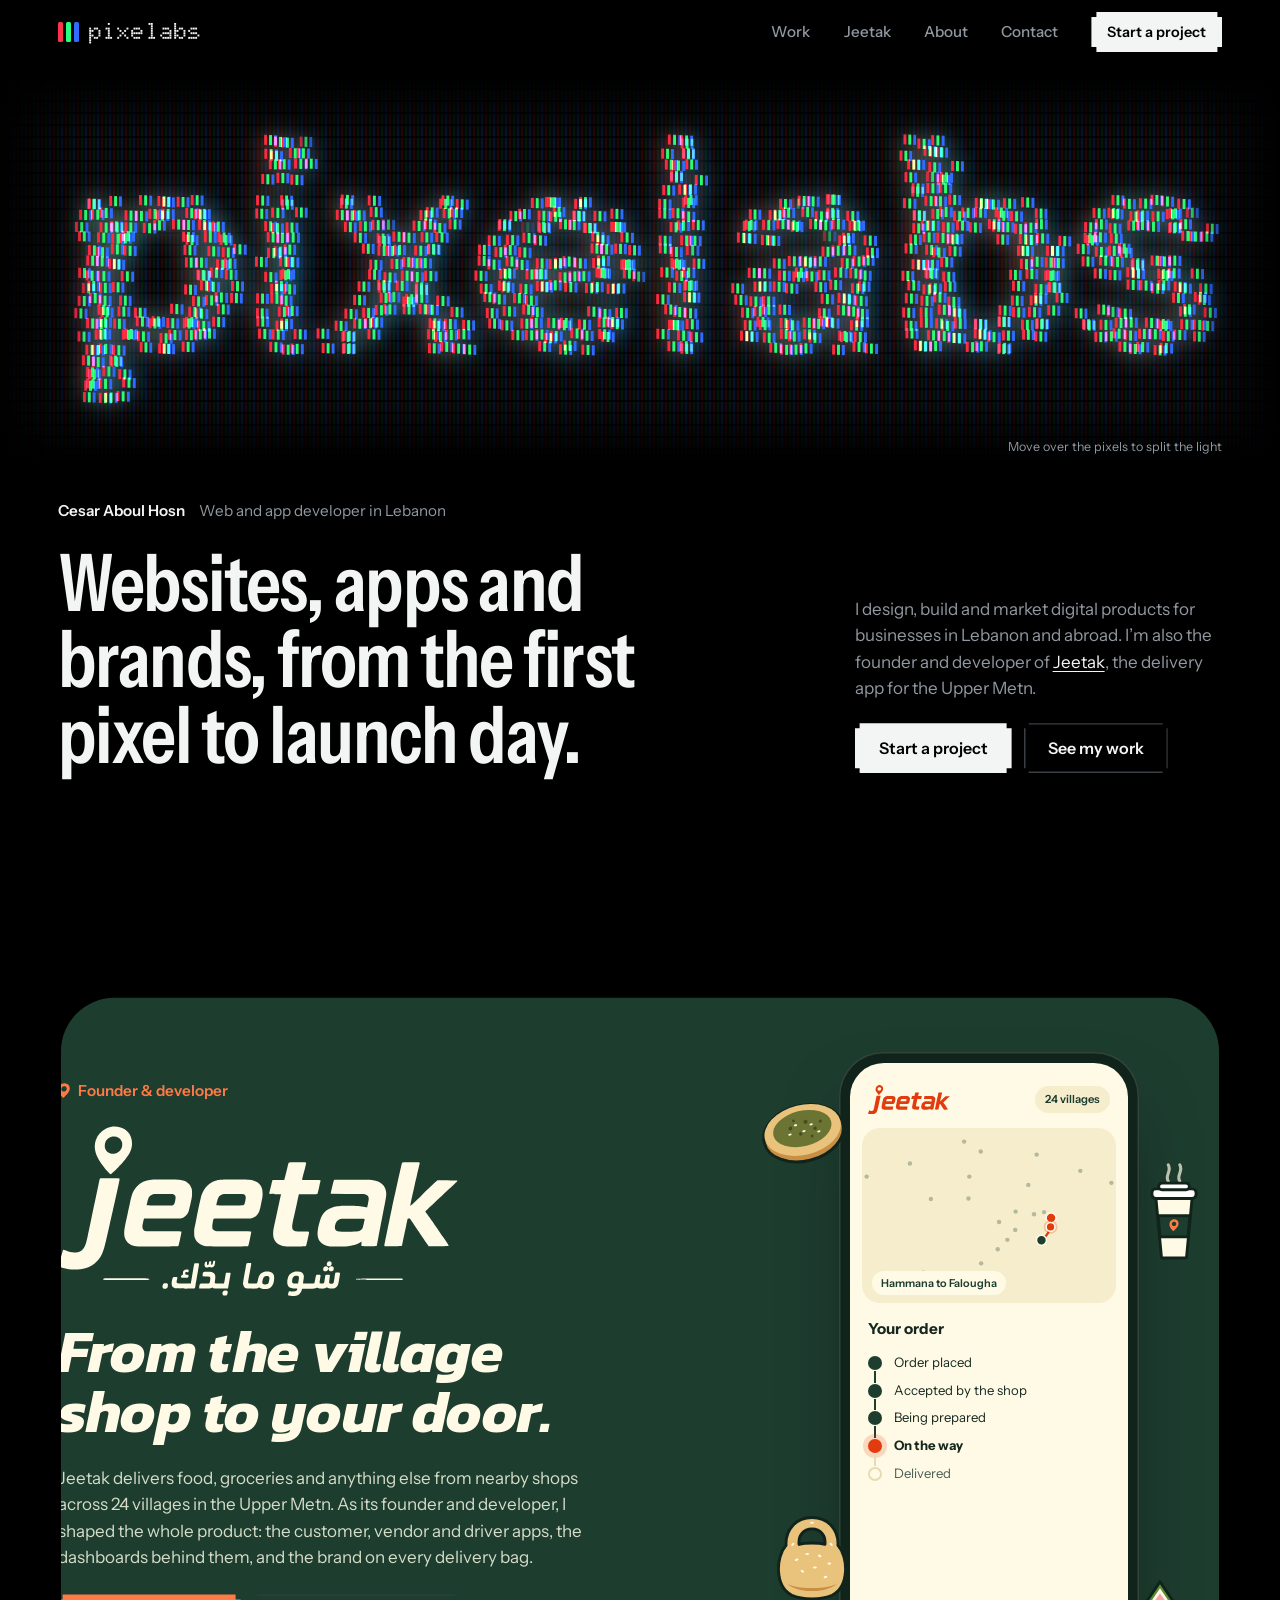
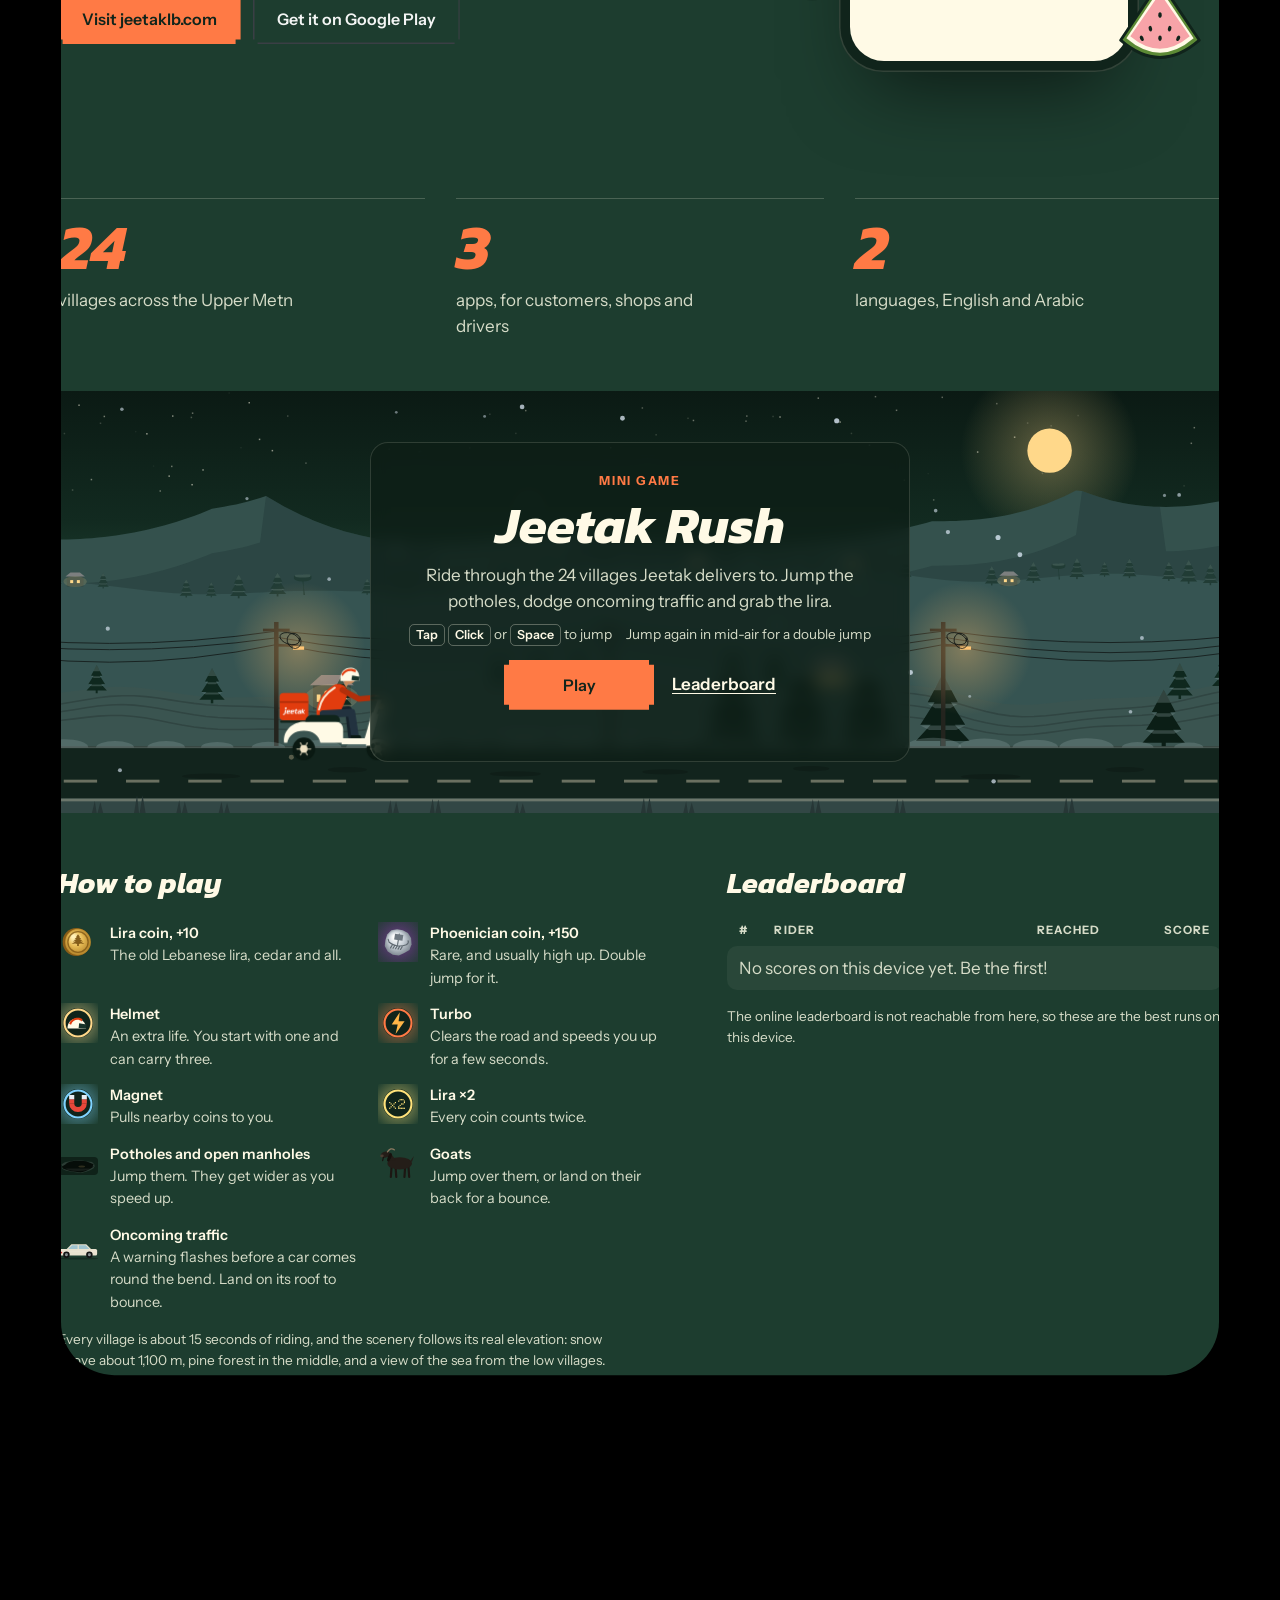
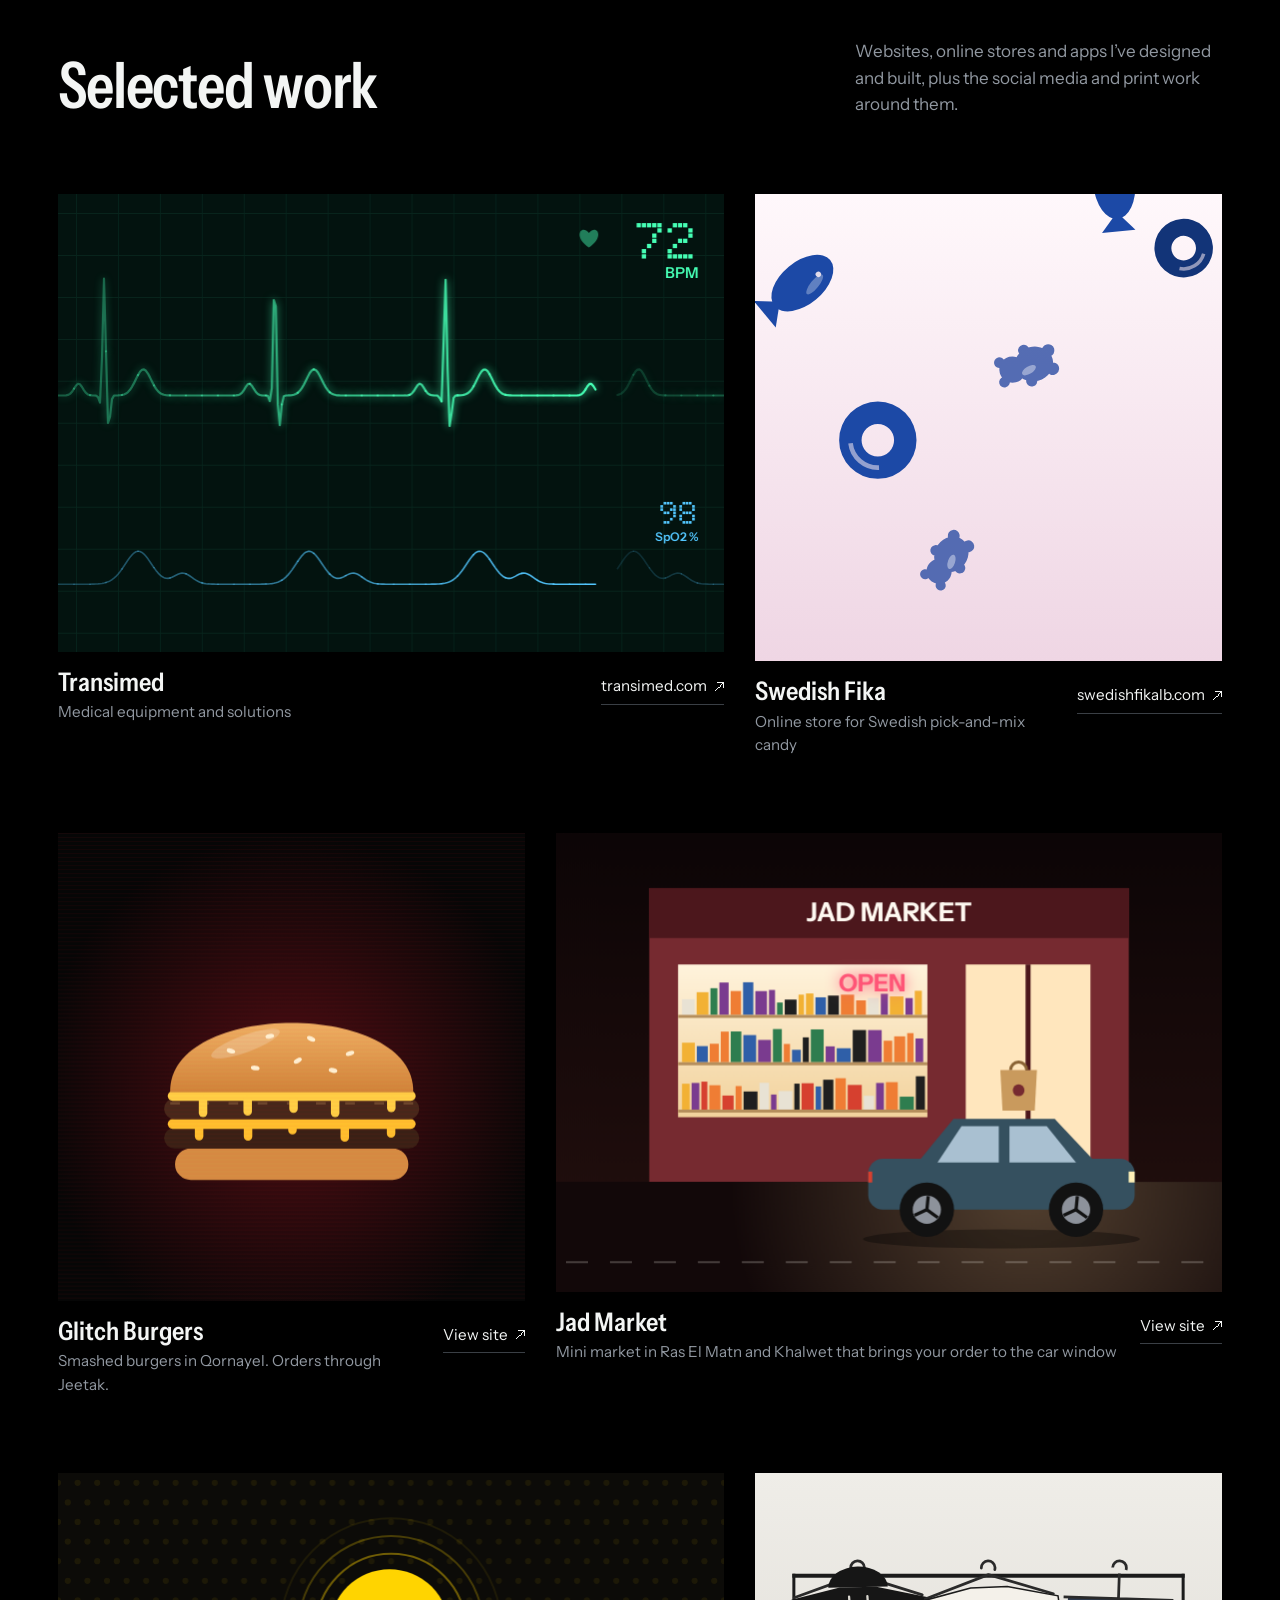
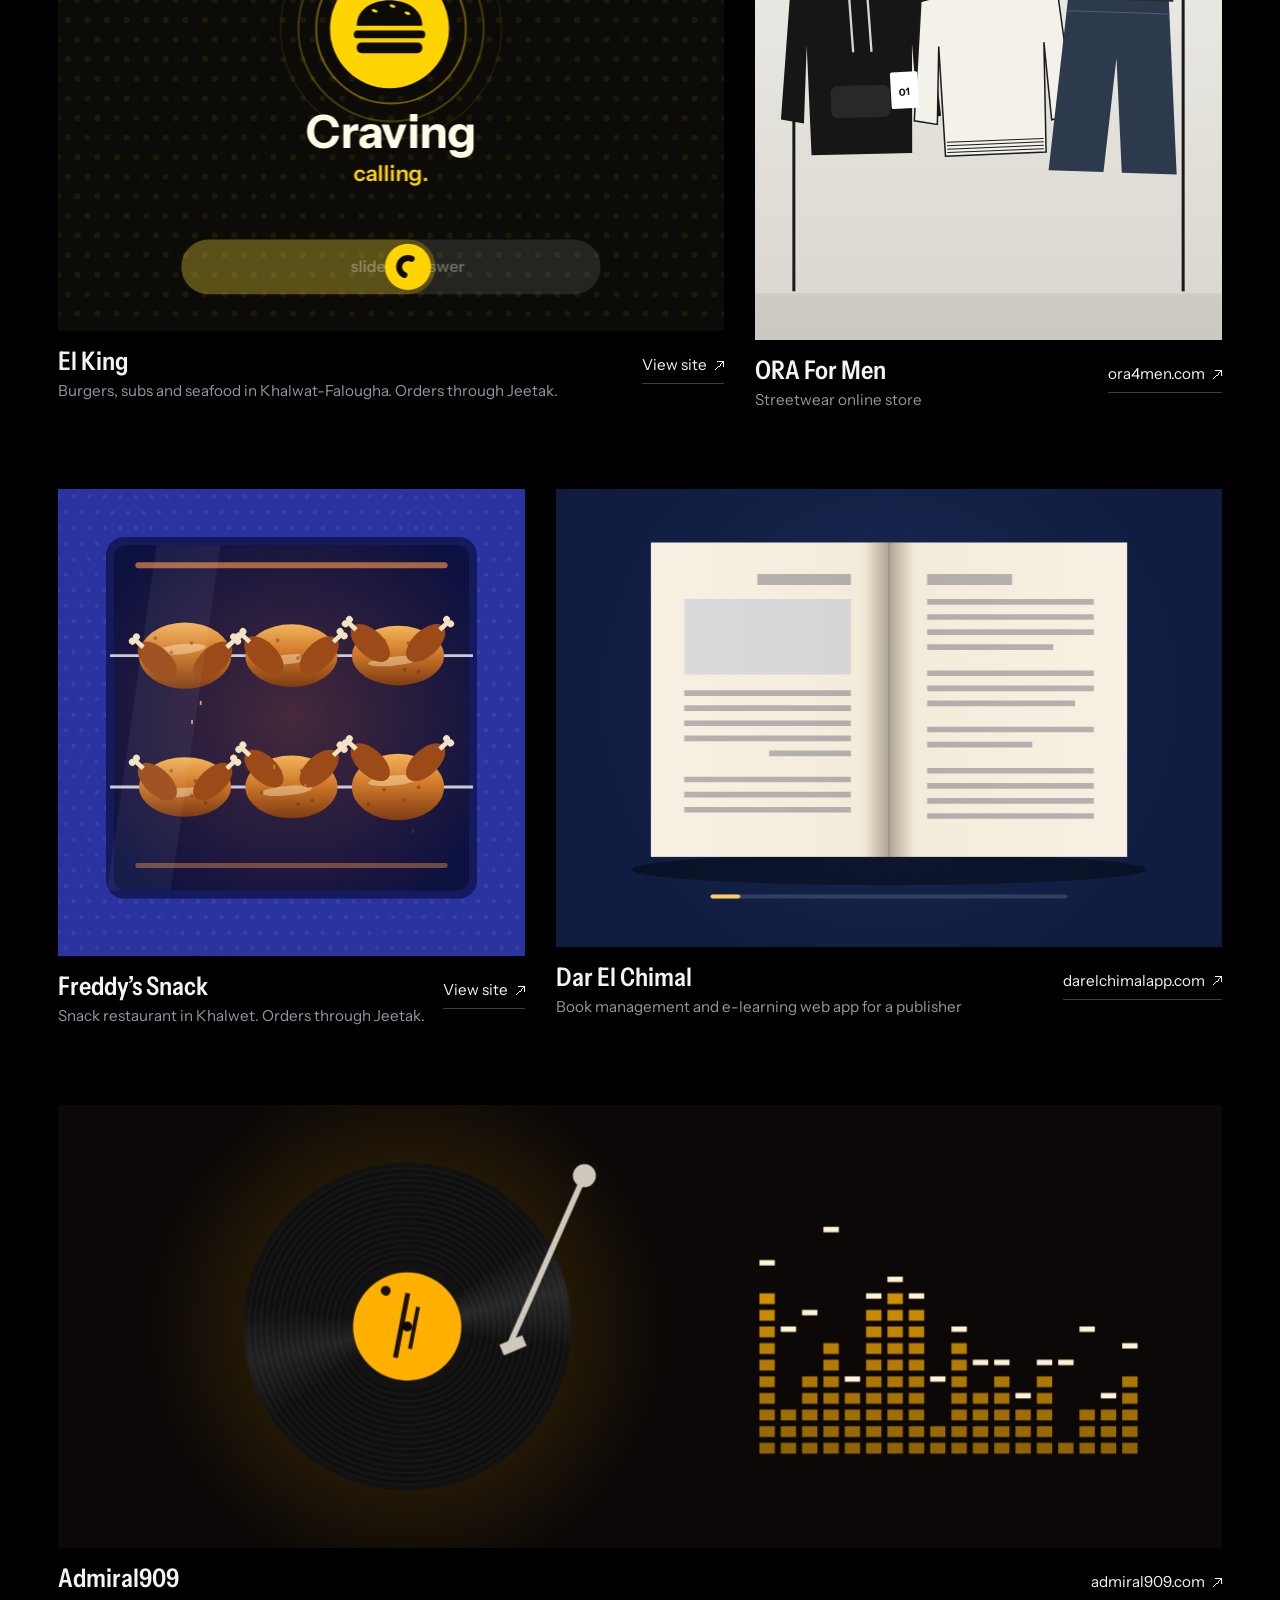
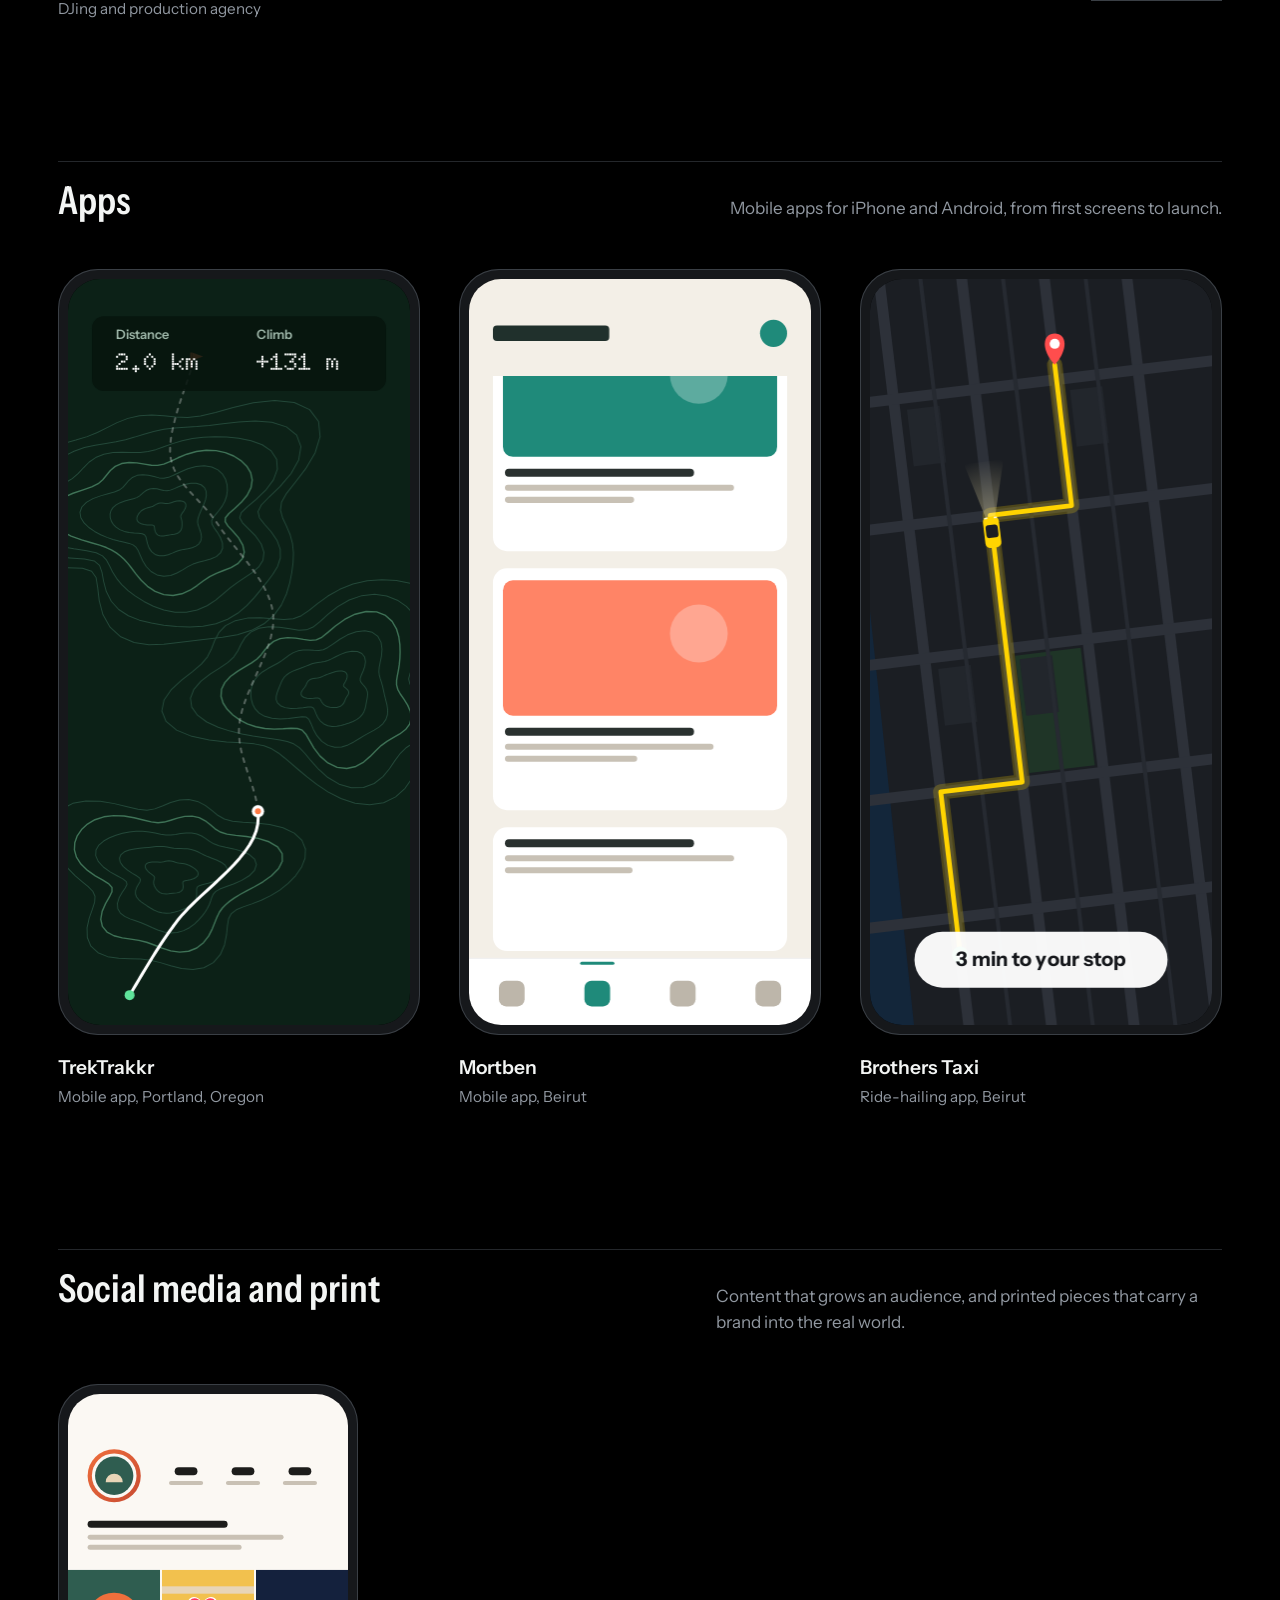
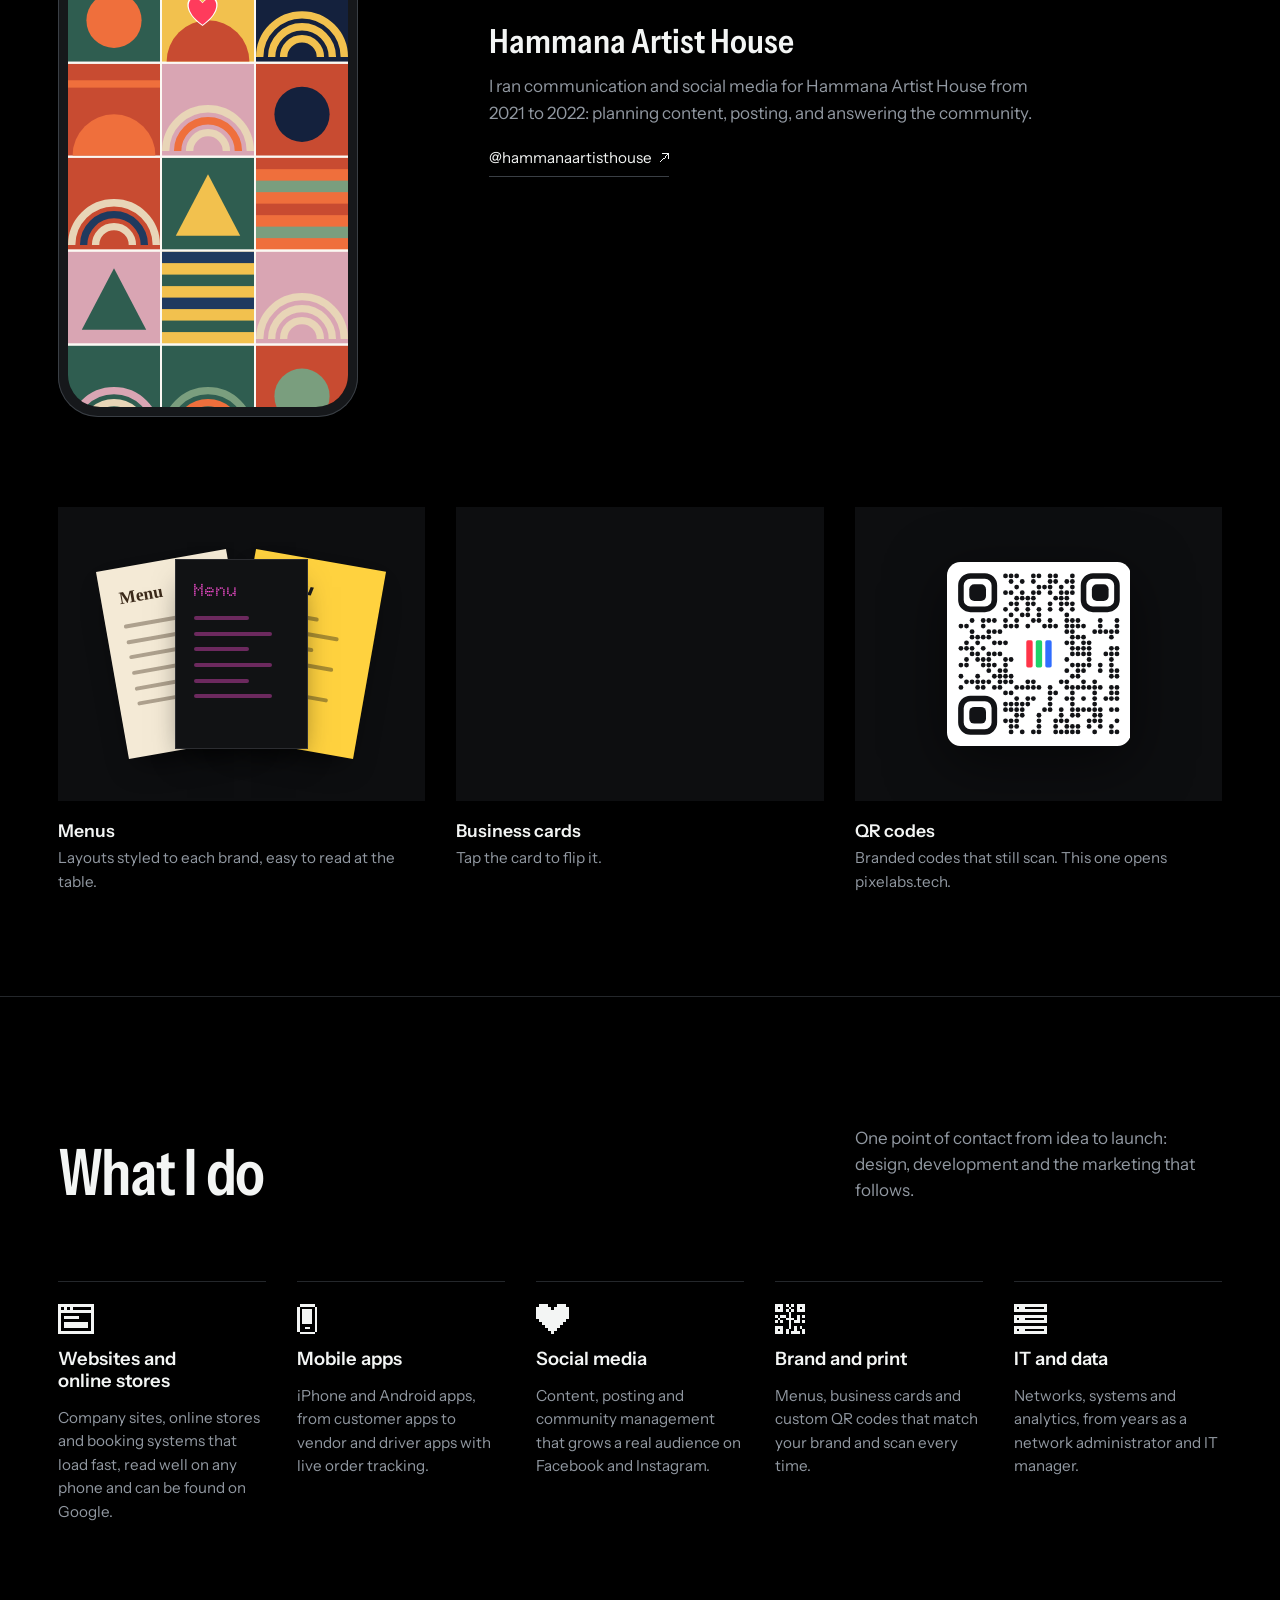
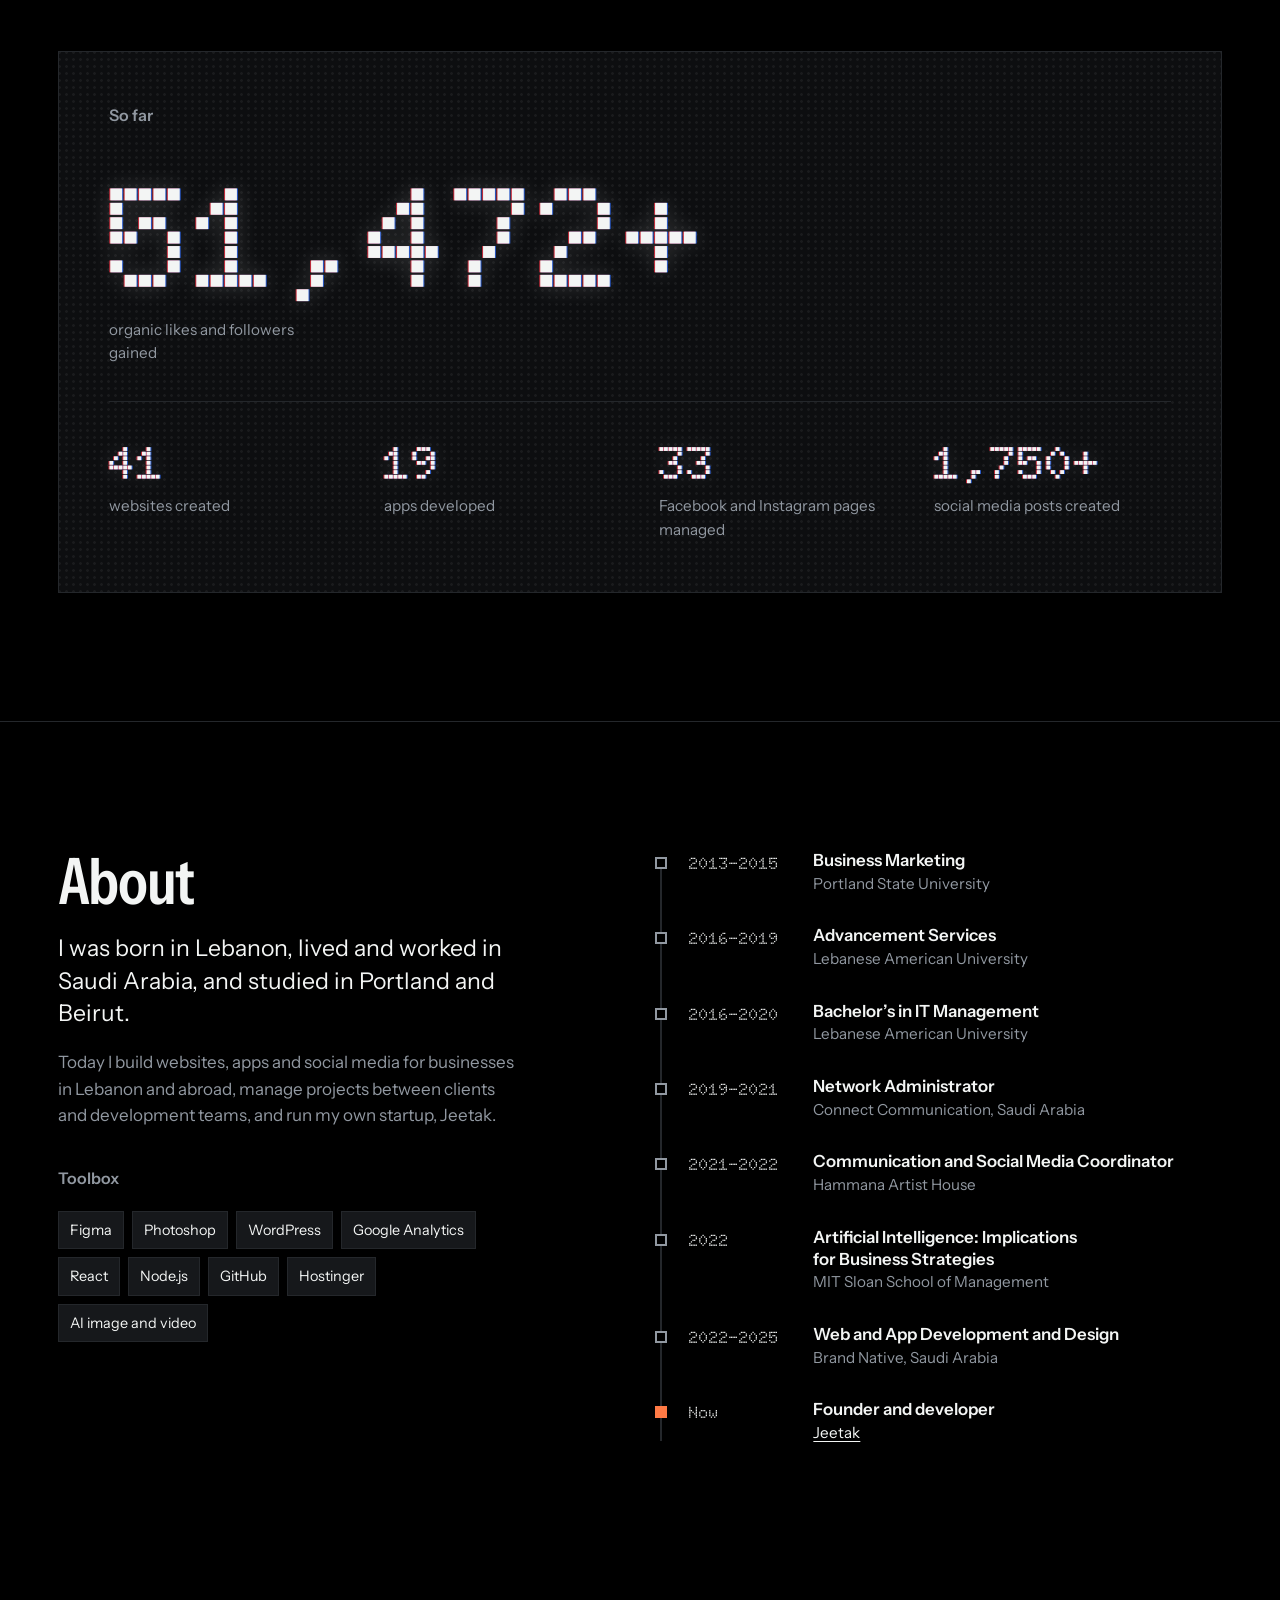
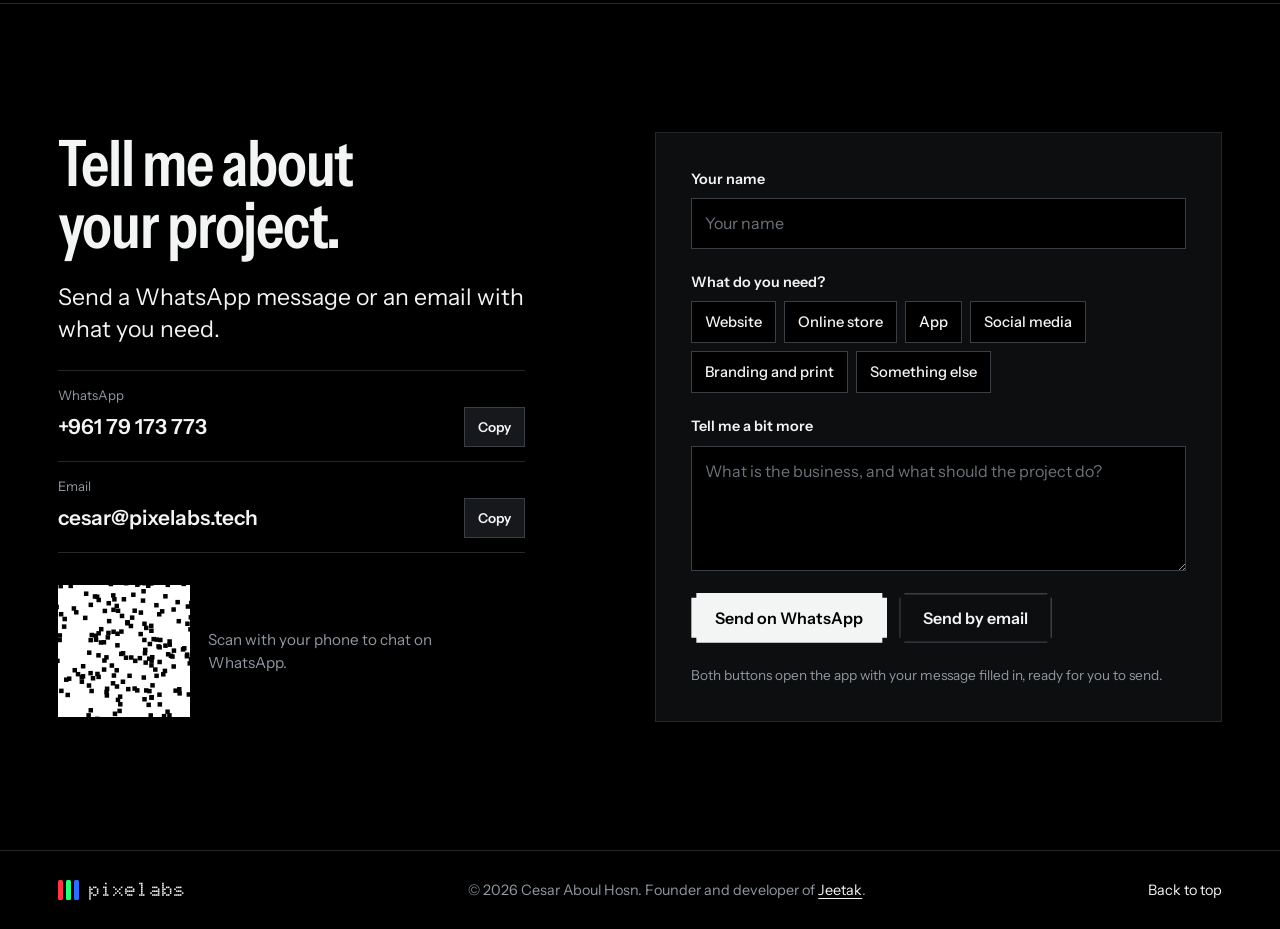
==== commit 0b72d3d6: "Jeetak Rush: check leaderboard names in the page too Refuse rude names before sending them, never ke" ====
--- a/index.html
+++ b/index.html
@@ -3656,6 +3656,44 @@
     };
   }
 
+  /* ===================================================================== names
+     The same lists the leaderboard server uses (src/names.json, inlined at build),
+     so a rude name is refused here too, including in the on-device list. */
+  const NAME_LISTS = {"anywhere":["fuck","fck","phuck","fvck","shit","cunt","nigg","niga","faggot","fagot","bitch","biatch","whore","slut","pussy","pusy","asshole","ashole","arsehole","motherf","porn","penis","vagina","hitler","rapist","dildo","blowjob","cocksuck","dickhead","bastard","wanker","retard","jerkoff","jerkof","sharmou","sharmot","sharmut","charmou","charmot","charmut","shermou","manyak","manyok","manyouk","manyuk","mnayak","mnayek","mnayke","mnayik","metnek","mitnek","mtnek","mitnak","metnak","mutanak","kesemak","kesomak","kosomak","kosemak","kosemek","kosomok","kosomuk","kosumak","kusumak","kusomak","kesimak","kesemek","kesokht","kosokht","kesekht","kosekht","kosukht","kesukht","kusukht","ksmk","ksomk","kosomk","kesmk","shlekke","shleke","shlikke","shlike","شرموط","منيوك","منيك","متناك","كسخت","كسمك","كسام","قحبه","عرص","شلكه"],"starts":["ayre","ayri","ayro","ayru","ayrak","ayrek","ayrik","ayrb","ayrf","ayrk","3ayr","ahbe","a7be","2ahbe","2a7be","ka7b","kahbe","qahbe","nayek","nayik","3ars","3ers","shlek","shlik","sharmo","charmo"],"words":["ass","arse","dick","cock","rape","anal","cum","sex","kkk","tits","twat","wank","jizz","jiz","fag","spic","chink","nazi","nazis","ayr","kes","kos","kus","tiz","tez","teez","tizak","tizzak","tizi","tizo","zeb","zebb","zib","zob","zebe","zebbe","zebi","zbe","zbi","zobr","khra","khara","5ra","5ara","kharya","ars","ahba","louti","lou6i","lu6i","luti","neek","neekak","nekak","neekik","nikak","كس","كسك","كسي","زب","زبي","زبك","زبر","طيز","طيزك","طيزي","خرا","نيك","نيكك","اير","ايري","ايرك","ايره","ايرو","عير","عيري","عيرك","لوطي"]};
+  function makeNameCheck(L) {
+    if (!L) return () => false;
+    const dedup = s => s.replace(/(.)\1+/gu, '$1');
+    const single = w => dedup(w) === w;
+    const any = L.anywhere, anyD = any.filter(single), start = L.starts, startD = start.filter(single);
+    const word = new Set(L.words), wordD = new Set(L.words.filter(single));
+    const AR = { 'أ': 'ا', 'إ': 'ا', 'آ': 'ا', 'ٱ': 'ا', 'ة': 'ه', 'ى': 'ي', 'ؤ': 'و', 'ئ': 'ي' };
+    const LEET = { 0: 'o', 1: 'i', 3: 'e', 4: 'a', 5: 's', 7: 't', 8: 'b', 9: 'g', '@': 'a', $: 's', '!': 'i', '|': 'i', '€': 'e', '+': 't' };
+    const fold = s => String(s).normalize('NFKD').toLowerCase()
+      .replace(/[\u0300-\u036f\u064b-\u065f\u0670\u0640\u200b-\u200f]/g, '')
+      .replace(/[أإآٱةىؤئ]/g, c => AR[c]);
+    return function rude(name) {
+      const raw = fold(name);
+      const leet = raw.replace(/[01345789@$!|€+]/g, c => LEET[c]);
+      for (const v of [raw, leet]) {
+        const squash = v.replace(/[^\p{L}\p{N}]+/gu, '');
+        if (!squash) continue;
+        const squashD = dedup(squash);
+        if (any.some(w => squash.includes(w)) || anyD.some(w => squashD.includes(w))) return true;
+        const tokens = v.split(/[^\p{L}\p{N}]+/u).filter(Boolean);
+        tokens.push(squash);
+        for (const t of tokens) {
+          for (const [x, wl, sl] of [[t, word, start], [dedup(t), wordD, startD]]) {
+            const bare = x.replace(/\d+$/u, '');
+            if (wl.has(x) || (bare && wl.has(bare))) return true;
+            if (sl.some(w => x.startsWith(w))) return true;
+          }
+        }
+      }
+      return false;
+    };
+  }
+  const rudeName = makeNameCheck(NAME_LISTS);
+
   /* ===================================================================== storage that never throws */
   const store = {
     get(k, d) { try { const v = window.localStorage.getItem(k); return v === null ? d : JSON.parse(v); } catch (e) { return d; } },
@@ -4318,7 +4356,8 @@
       if (ui.newBest) ui.newBest.hidden = !isBest || st.score < 100;
       if (ui.best) ui.best.textContent = 'Your best: ' + fmt(Math.max(best, st.score));
       if (ui.form) { ui.form.hidden = st.score < 100 || st.time < 3.5; ui.msg.textContent = ''; ui.msg.className = 'jg-msg'; ui.save.disabled = false; ui.save.textContent = 'Save score'; }
-      if (ui.name && !ui.name.value) ui.name.value = store.get('jkRush.name', '');
+      if (ui.name && !ui.name.value) { const saved = store.get('jkRush.name', ''); ui.name.value = saved && !rudeName(saved) ? saved : ''; }
+      if (ui.name && rudeName(ui.name.value)) ui.name.value = '';
       show(ui.hud, false); show(ui.over, true);
       // don't let a held Space bar skip the results
       if (ui.again) { ui.again.disabled = true; setTimeout(() => { ui.again.disabled = false; }, 700); }
@@ -4346,7 +4385,8 @@
     function saveLocal(st) {
       if (st.score < 100) return;
       const list = store.get('jkRush.local', []);
-      list.push({ n: store.get('jkRush.name', '') || 'You', s: st.score, v: st.village, t: Date.now() / 1000 | 0, me: true });
+      const saved = store.get('jkRush.name', '');
+      list.push({ n: saved && !rudeName(saved) ? saved : 'You', s: st.score, v: st.village, t: Date.now() / 1000 | 0, me: true });
       list.sort((a, b) => b.s - a.s);
       store.set('jkRush.local', list.slice(0, 10));
       if (online === false) renderBoard(store.get('jkRush.local', []), 'local');
@@ -4363,7 +4403,7 @@
         const li = document.createElement('li');
         if (mineKey && keyOf(r.n) === mineKey) li.className = 'me';
         const a = document.createElement('span'); a.className = 'r'; a.textContent = String(i + 1);
-        const b = document.createElement('span'); b.className = 'n'; b.textContent = r.n;
+        const b = document.createElement('span'); b.className = 'n'; b.textContent = rudeName(r.n) ? 'Rider' : r.n;
         const c = document.createElement('span'); c.className = 'v'; c.textContent = r.v || '';
         const d2 = document.createElement('span'); d2.className = 's'; d2.textContent = fmt(r.s);
         li.append(a, b, c, d2);
@@ -4392,7 +4432,7 @@
       ev.preventDefault();
       if (savedThisRun) return;
       const name = ui.name.value.replace(/\s+/g, ' ').trim();
-      const bad = validName(name);
+      const bad = validName(name) || (rudeName(name) ? 'Please pick a different name.' : '');
       ui.msg.className = 'jg-msg';
       if (bad) { ui.msg.textContent = bad; ui.msg.className = 'jg-msg err'; ui.name.focus(); return; }
       store.set('jkRush.name', name);
@@ -4514,7 +4554,7 @@
 
   return {
     Sim, autopilot, ROUTE, ELEV, envFor, AIR, PH, FRONT, WHEEL, BODY, KINDS, POWERS, POWER_TIME, SEG,
-    mount
+    makeNameCheck, mount
   };
 
 });
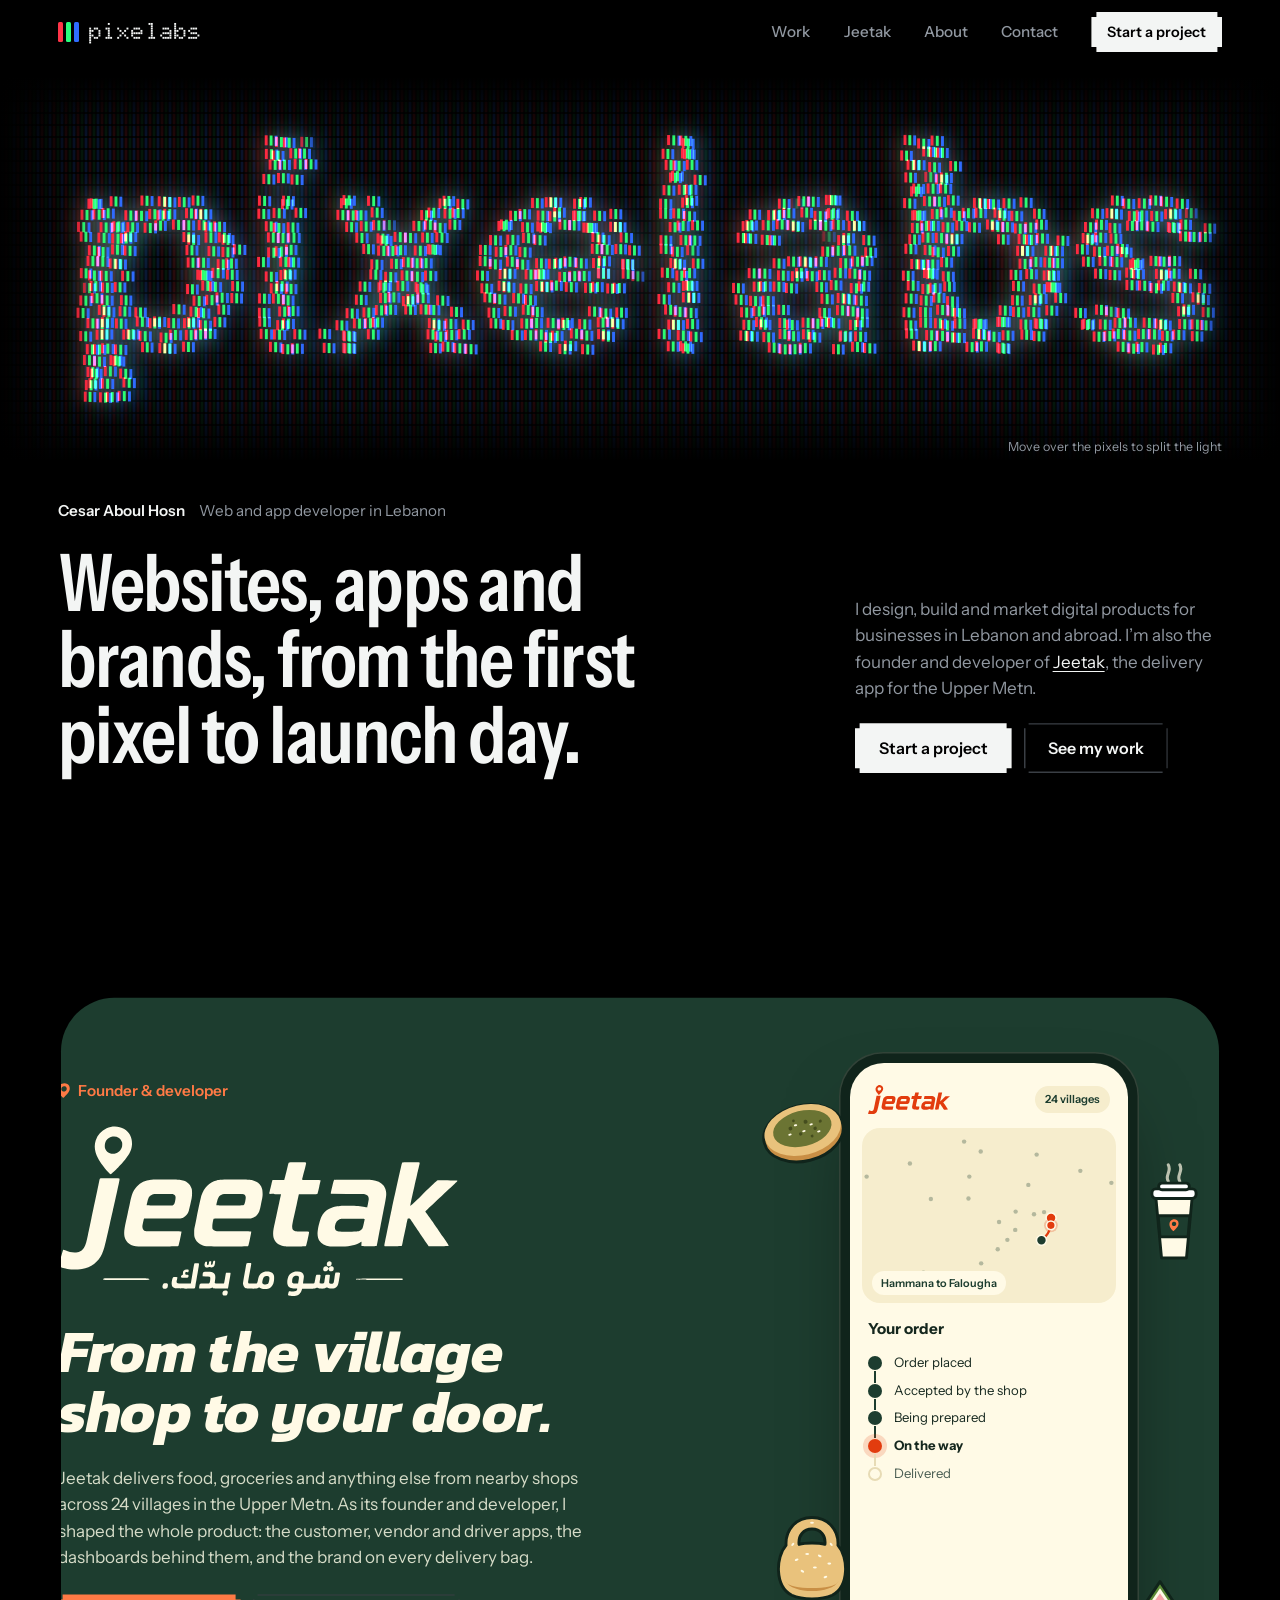
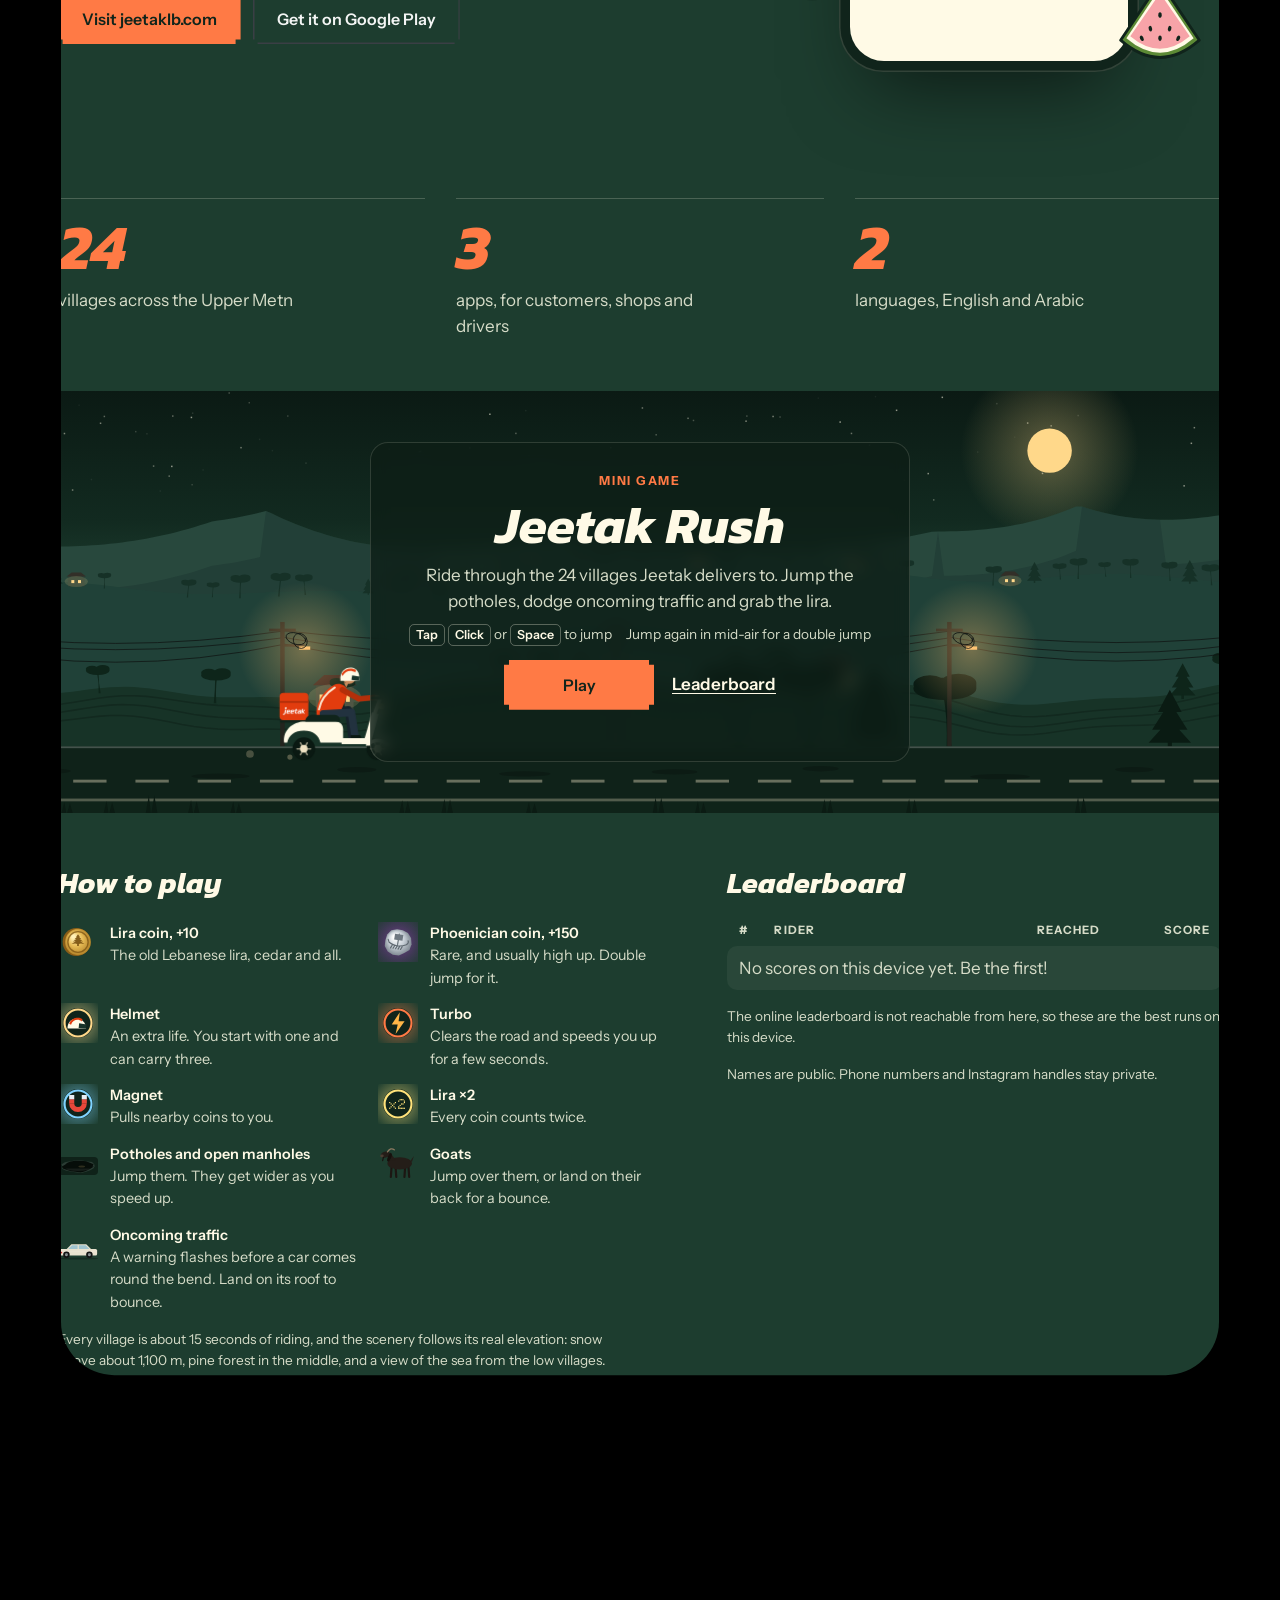
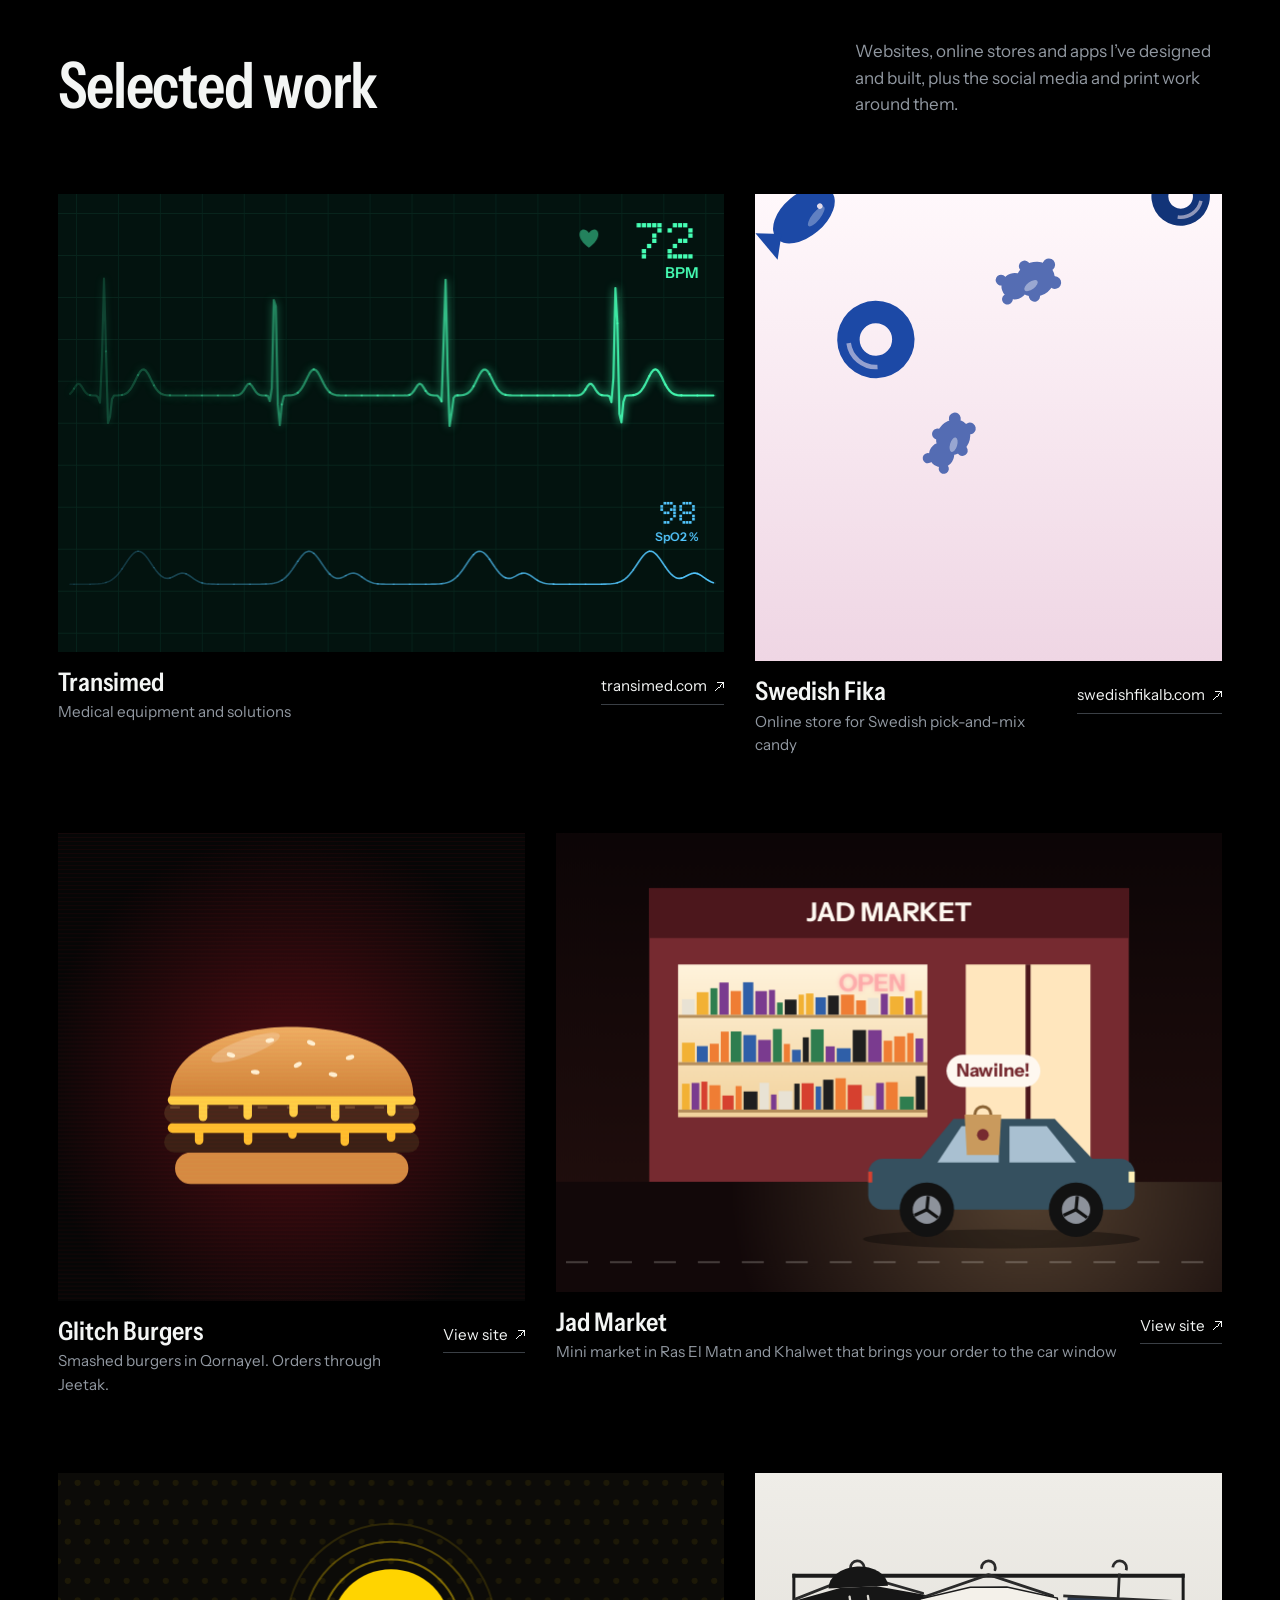
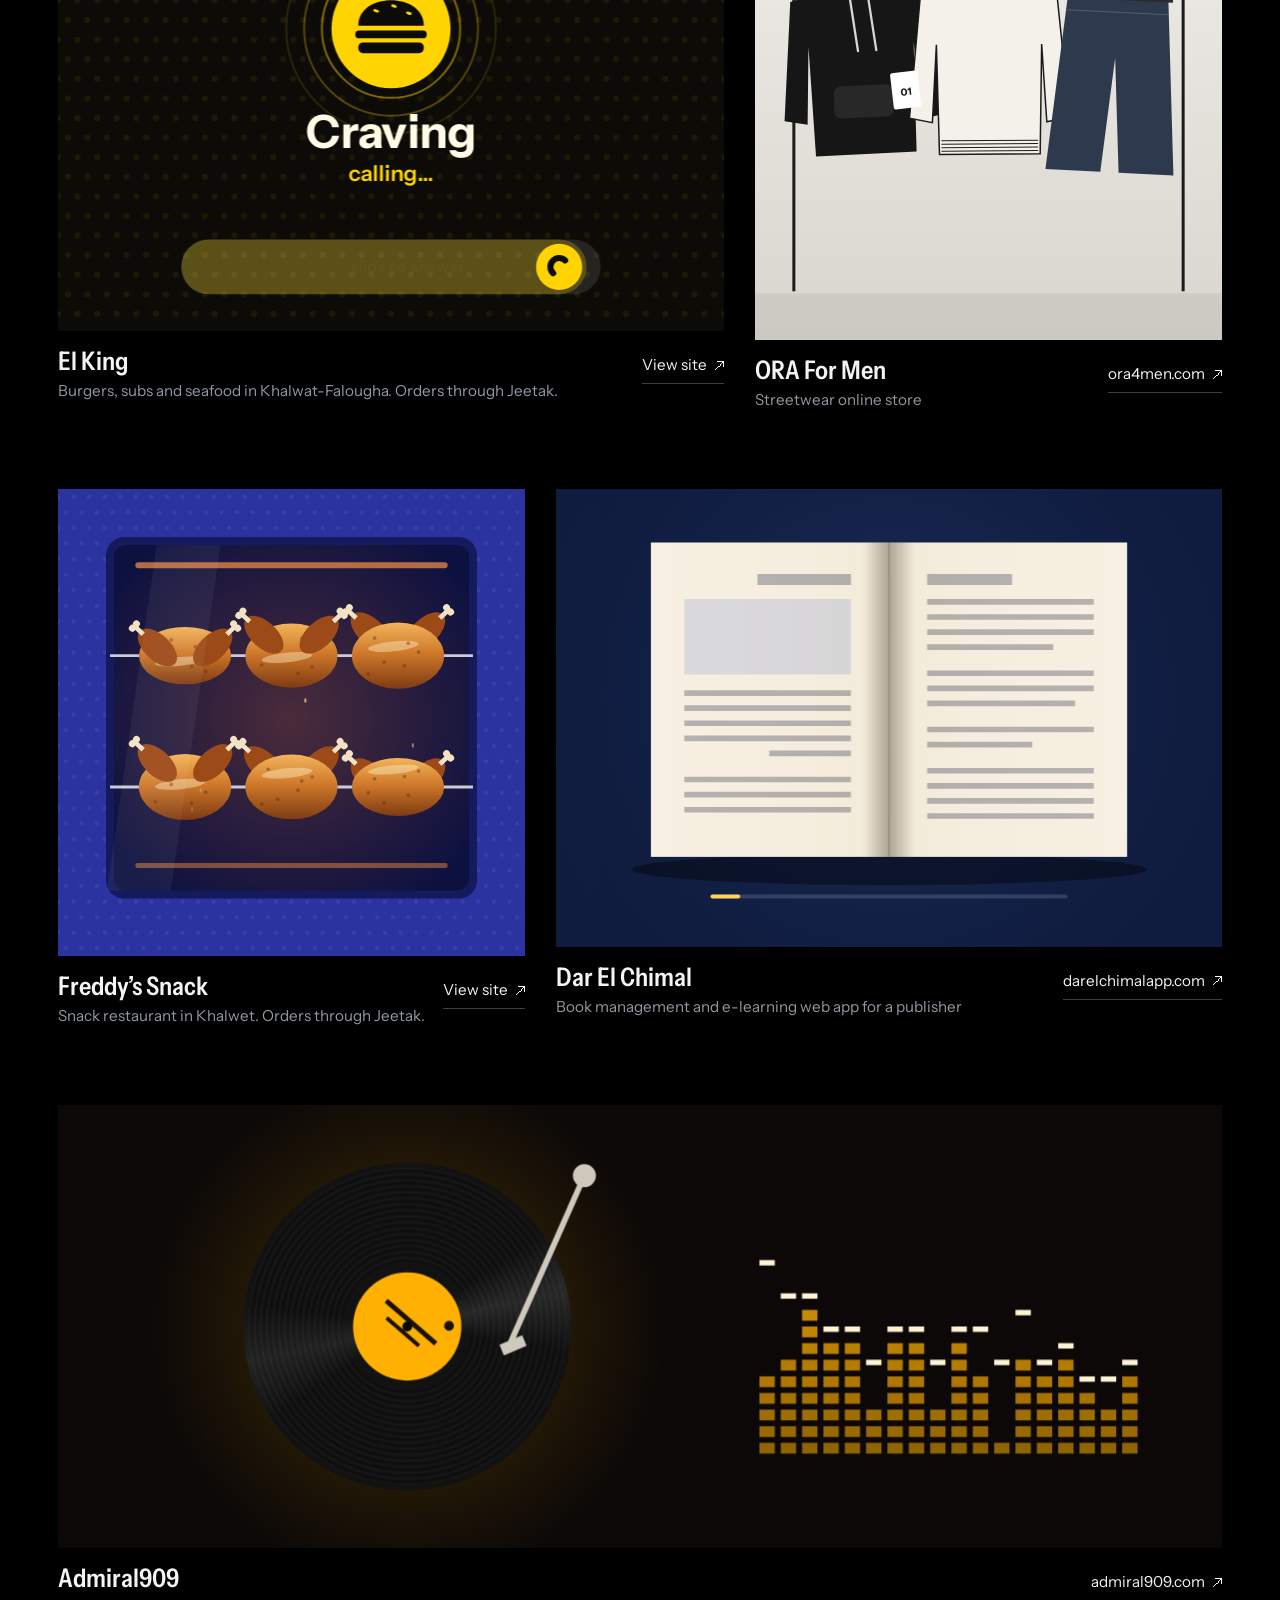
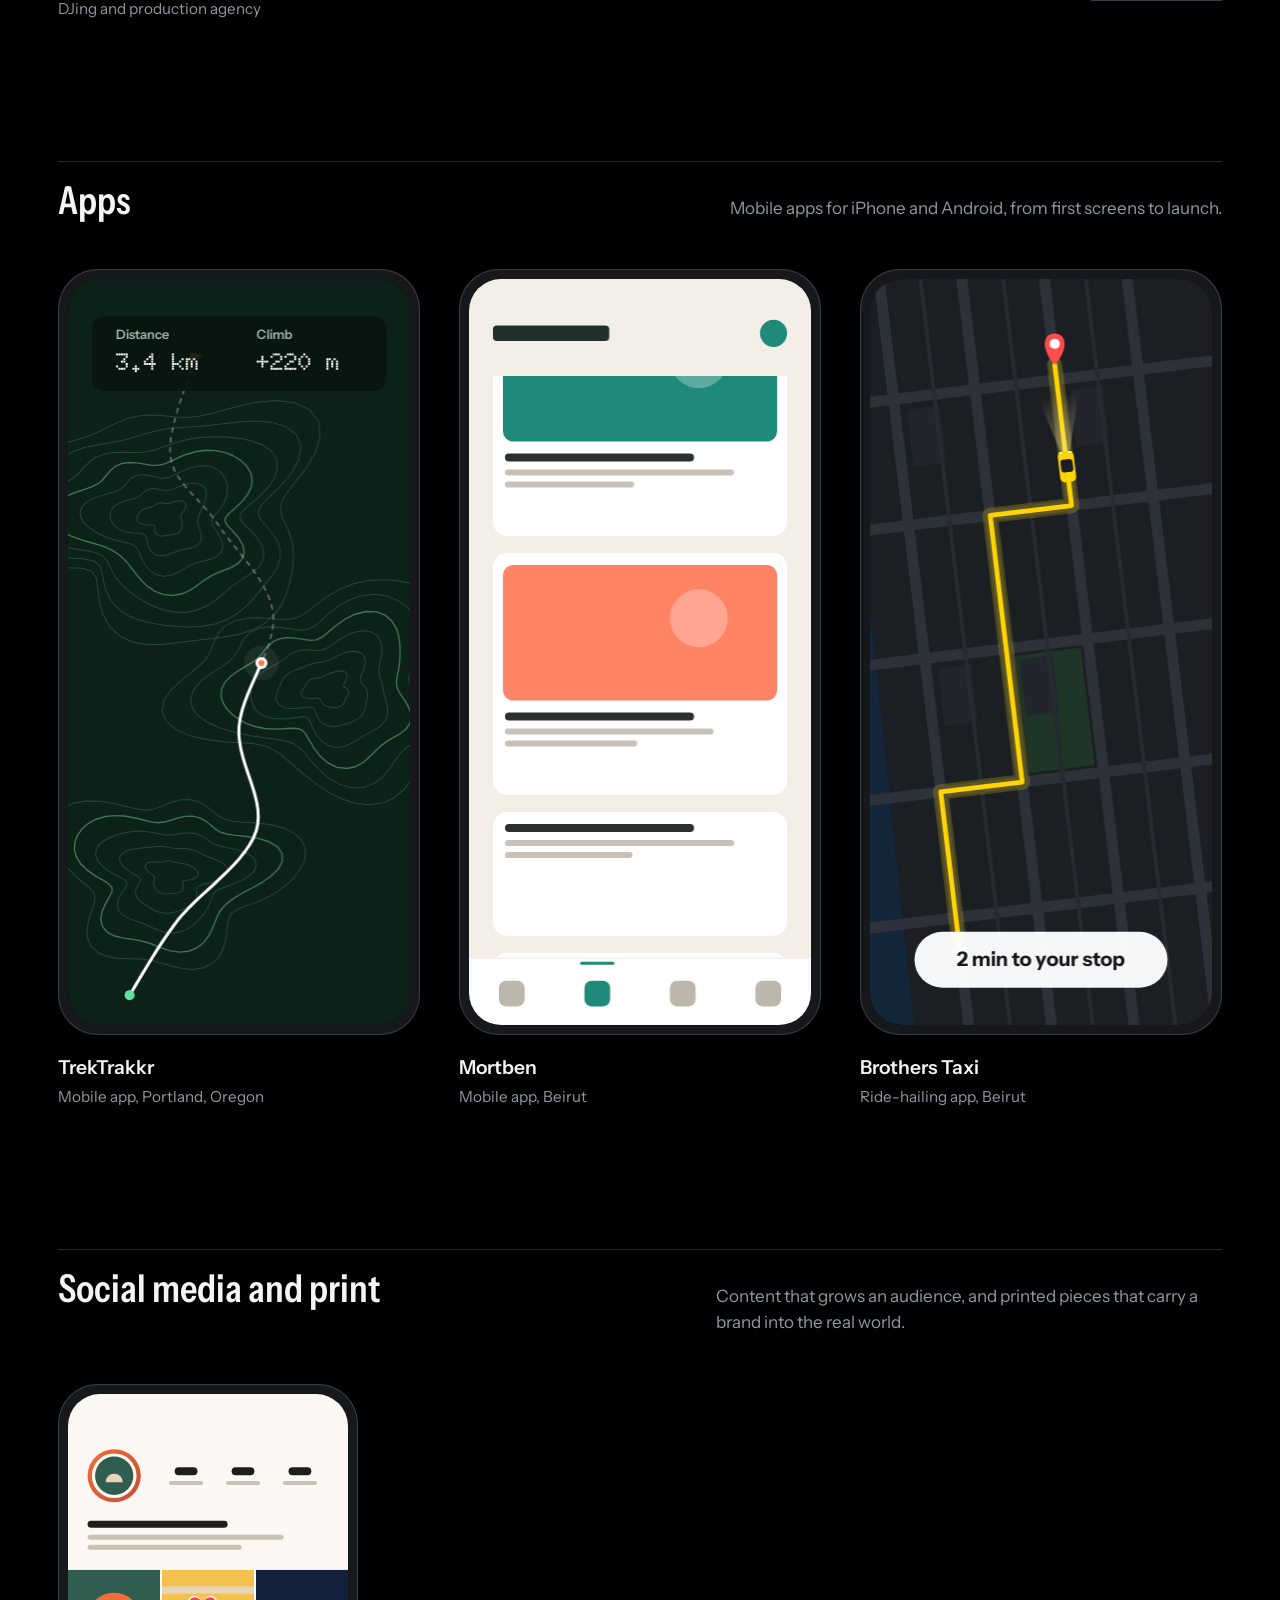
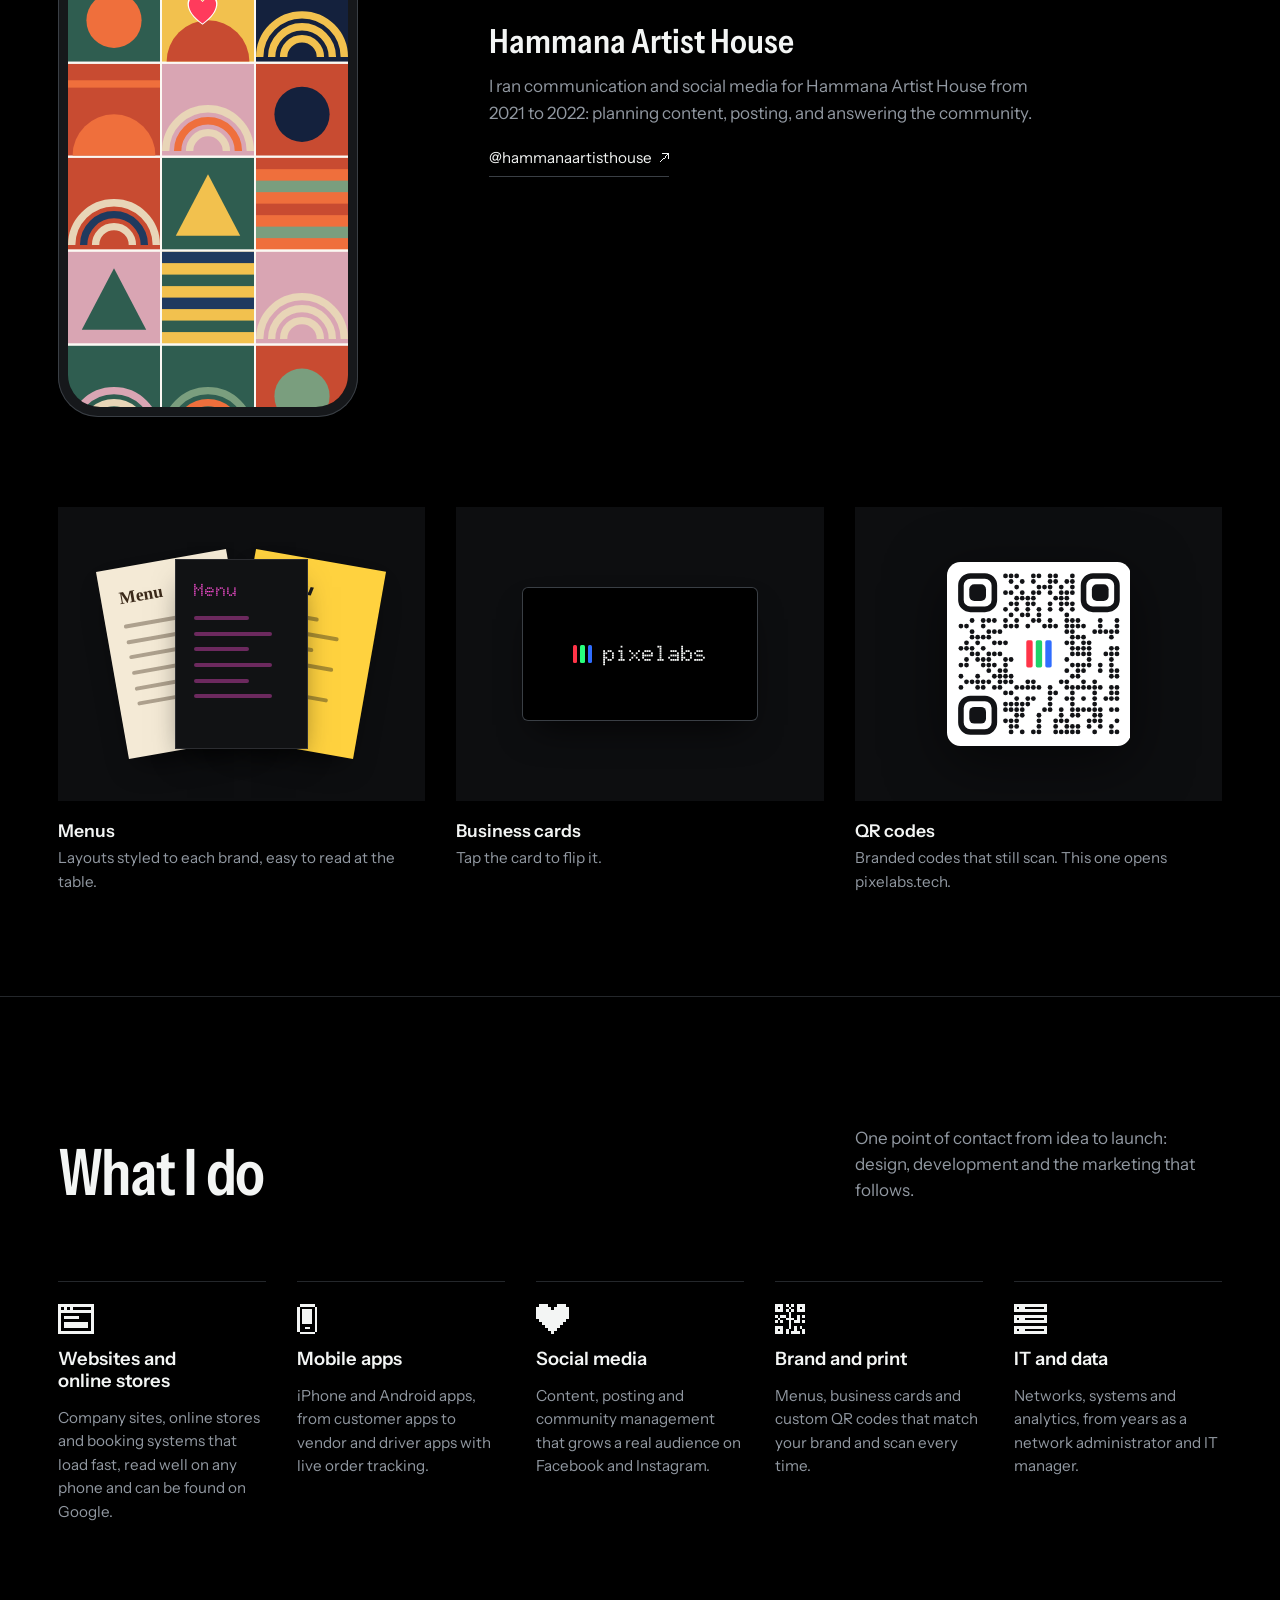
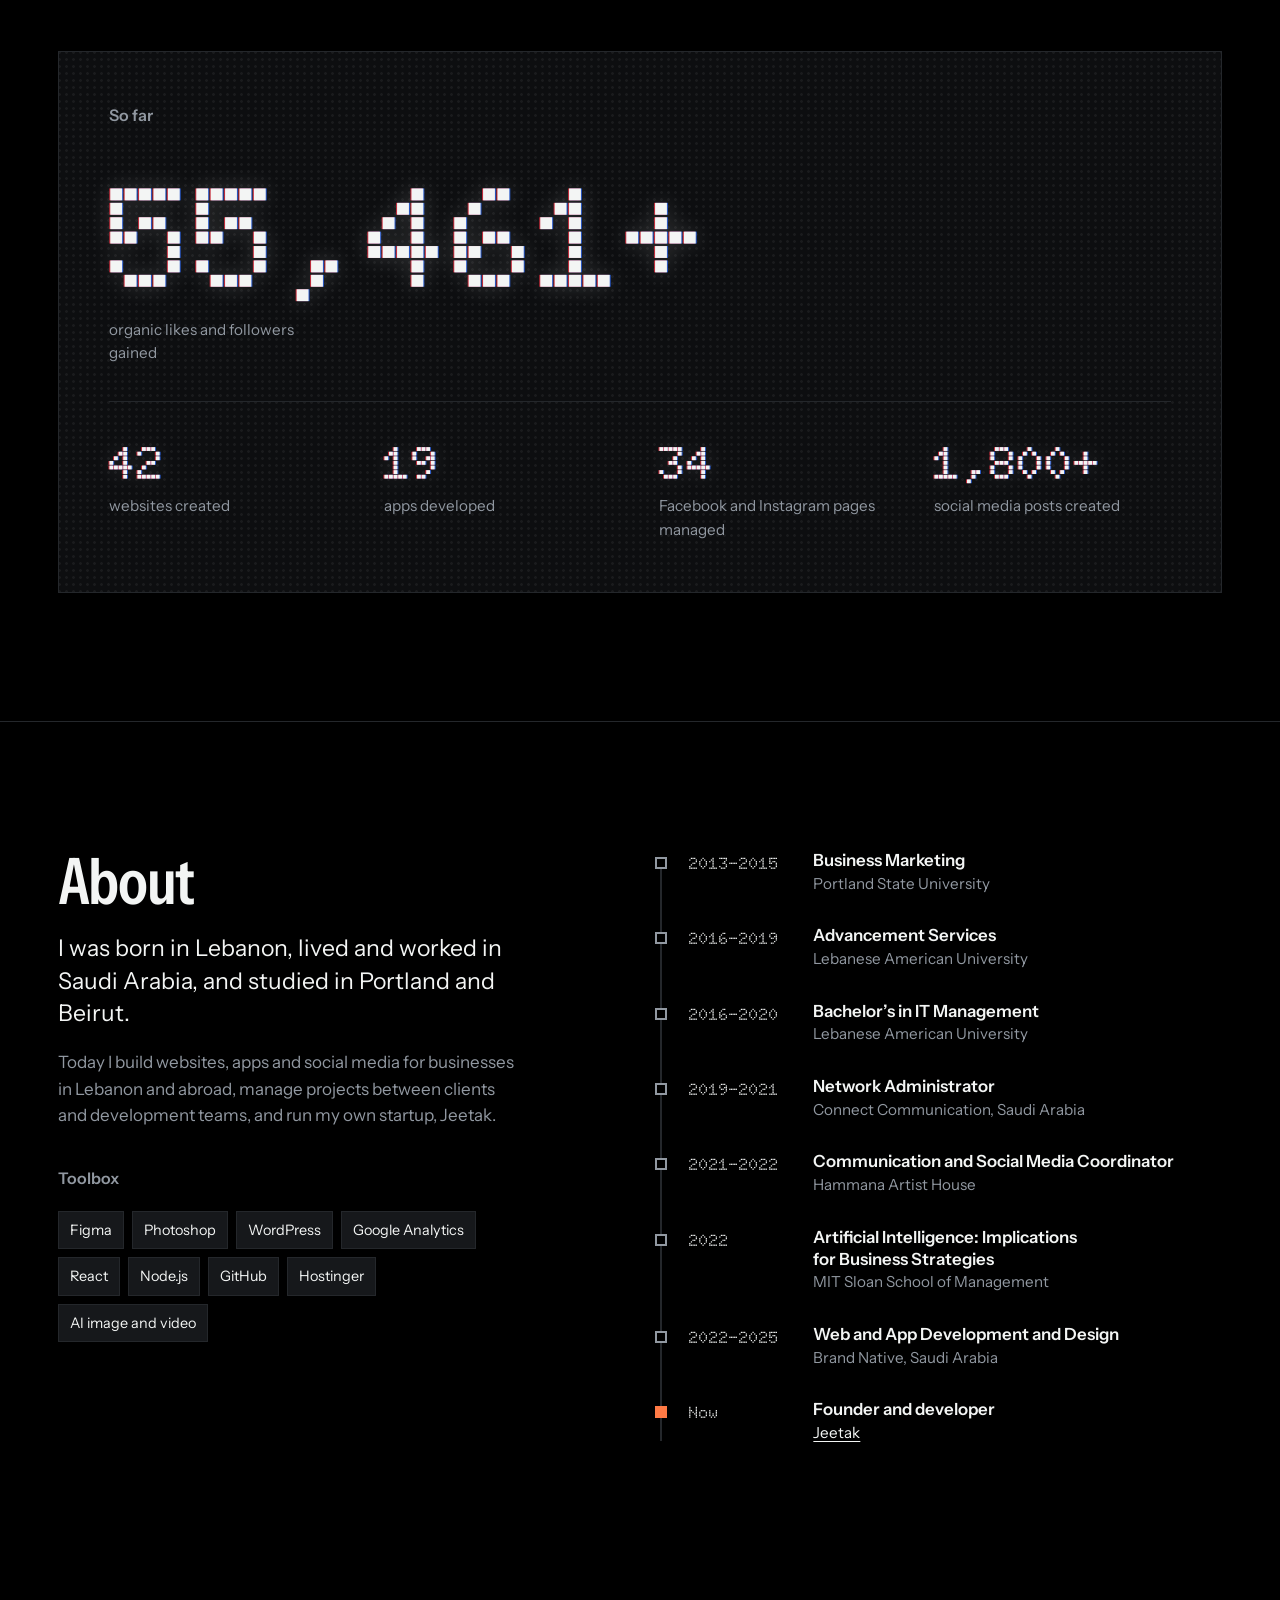
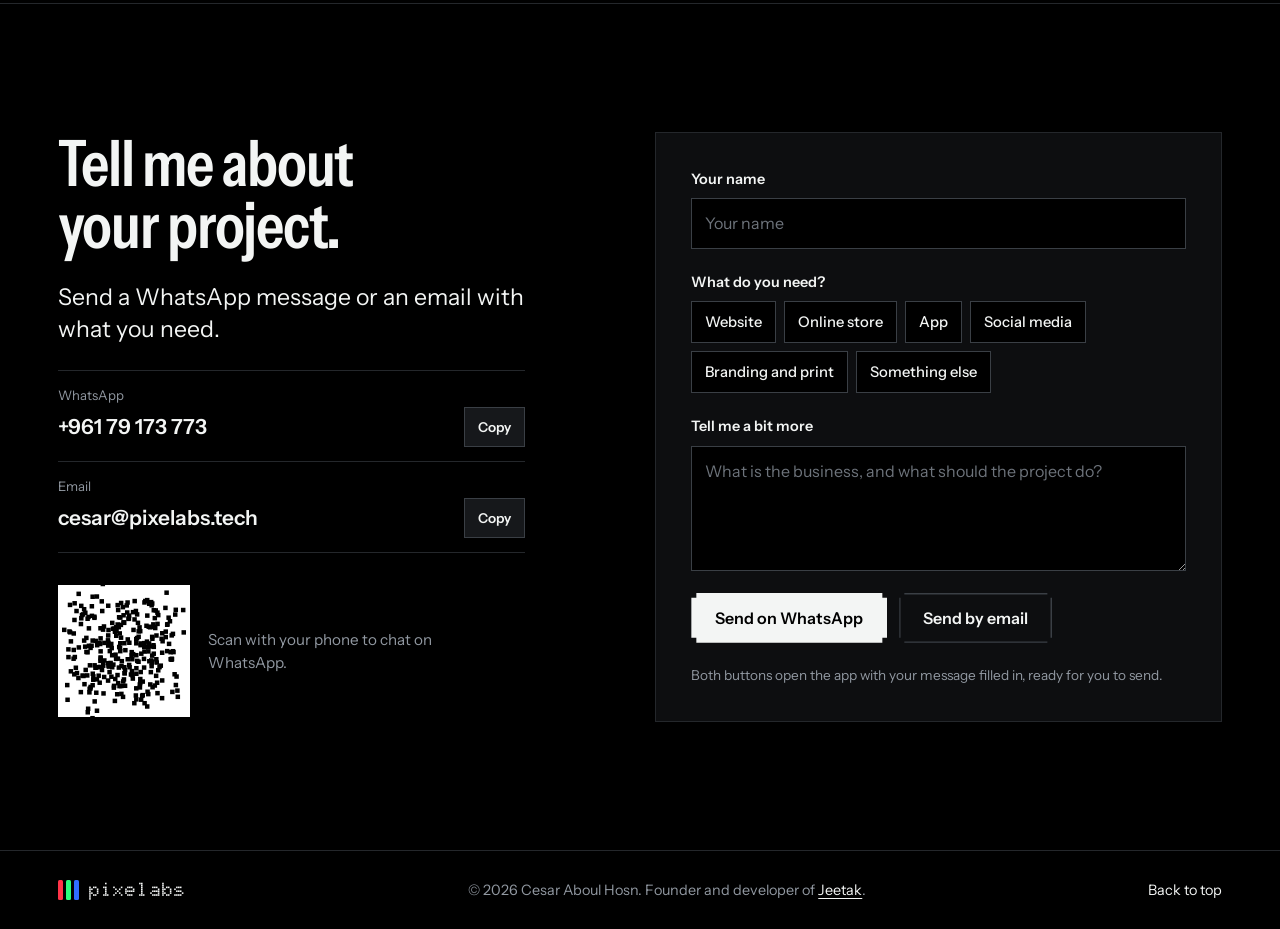
==== commit 55680524: "Jeetak Rush: show what lira add, optional private contact Results now break the score down (ride, li" ====
--- a/index.html
+++ b/index.html
@@ -270,7 +270,7 @@
 }
 .jk-game.playing { cursor: pointer; }
 .jk-game:focus-visible { box-shadow: inset 0 0 0 3px var(--jk-orange-lit); }
-@media (max-width: 640px) { .jk-game { height: max(320px, 86vw); } }
+@media (max-width: 640px) { .jk-game { height: max(360px, 98vw); } }
 .jg-world, .jg-fx { position: absolute; inset: 0; width: 100%; height: 100%; display: block; }
 .jg-fx { z-index: 2; pointer-events: none; }
 .jg-scooter { position: absolute; left: 0; top: 0; z-index: 1; width: 140px; pointer-events: none; will-change: transform; }
@@ -301,7 +301,10 @@
 }
 .jg-hud[hidden] { display: none; }
 .jg-hud p { margin: 0; }
-.jg-score { font-family: var(--f-dot); font-weight: 800; font-size: clamp(1.6rem, 3.2vw, 2.4rem); line-height: 1; letter-spacing: .02em; font-variant-numeric: tabular-nums; }
+.jg-score { display: flex; align-items: baseline; gap: 10px; font-family: var(--f-dot); font-weight: 800; font-size: clamp(1.6rem, 3.2vw, 2.4rem); line-height: 1; letter-spacing: .02em; font-variant-numeric: tabular-nums; }
+.jg-gain { font-size: .55em; color: #FFE7A0; opacity: 0; transform: translateY(4px); transition: opacity .15s ease, transform .15s ease; }
+.jg-gain.show { opacity: 1; transform: none; }
+.jg-gain.rare { color: #E2B8F2; }
 .jg-loot { display: flex; align-items: center; gap: 6px; margin-top: 6px !important; font-weight: 600; font-size: .95rem; font-variant-numeric: tabular-nums; }
 .jg-rare { display: inline-flex; align-items: center; gap: 6px; margin-left: 8px; }
 .jg-rare[hidden] { display: none; }
@@ -347,7 +350,7 @@
 .jg-panel[hidden] { display: none; }
 .jg-paused, .jg-over { background: rgba(8, 20, 14, .45); }
 .jg-card {
-  width: min(100%, 540px); display: grid; justify-items: center; gap: 10px; text-align: center;
+  width: min(100%, 540px); max-height: 100%; overflow-y: auto; display: grid; justify-items: center; gap: 10px; text-align: center;
   padding: clamp(18px, 2.6vw, 28px) clamp(18px, 3vw, 32px);
   background: rgba(13, 30, 22, .78); -webkit-backdrop-filter: blur(8px); backdrop-filter: blur(8px);
   border: 1px solid rgba(255, 250, 230, .14); border-radius: 18px;
@@ -365,13 +368,26 @@
 .jg-final { display: flex; align-items: center; gap: 12px; font-family: var(--f-dot); font-weight: 800; font-size: clamp(2.4rem, 7vw, 3.8rem); line-height: 1; }
 .jg-newbest { font: 700 .72rem/1 var(--f-body); letter-spacing: .1em; text-transform: uppercase; padding: 6px 8px; border-radius: 6px; background: var(--jk-orange); color: var(--jk-cream); }
 .jg-newbest[hidden] { display: none; }
-.jg-stats { color: var(--jk-cream-dim); font-size: .92rem; font-variant-numeric: tabular-nums; }
-.jg-form { display: grid; gap: 6px; width: 100%; max-width: 420px; margin-top: 6px; text-align: left; }
+.jg-sum { display: flex; flex-wrap: wrap; justify-content: center; gap: 6px; font-size: .86rem; color: var(--jk-cream-dim); font-variant-numeric: tabular-nums; }
+.jg-sum span { padding: 3px 9px; border-radius: 999px; background: rgba(255, 250, 230, .08); white-space: nowrap; }
+.jg-over .jg-card { gap: 8px; padding-block: 20px; }
+.jg-over .jg-actions { margin-top: 2px; }
+.jg-over .jg-actions .btn { white-space: nowrap; }
+.jg-over .jg-msg:empty { display: none; }
+.jg-sum b { color: var(--jk-cream); font-weight: 700; }
+.jg-sum .lira b { color: #FFE7A0; } .jg-sum .rare b { color: #E2B8F2; }
+.jg-form { display: grid; gap: 6px; width: 100%; max-width: 420px; margin-top: 4px; text-align: left; }
 .jg-form[hidden] { display: none; }
 .jg-form label { font-size: .82rem; color: var(--jk-cream-dim); }
 .jg-row { display: flex; gap: 8px; }
-.jg-row input { flex: 1; min-width: 0; height: 46px; padding: 0 12px; border-radius: 8px; border: 1px solid rgba(255, 250, 230, .35); background: rgba(5, 14, 10, .55); color: var(--jk-cream); font: 500 1rem var(--f-body); unicode-bidi: plaintext; }
-.jg-row input:focus { outline: 2px solid var(--jk-orange-lit); outline-offset: 1px; }
+.jg-vh { position: absolute; width: 1px; height: 1px; overflow: hidden; clip-path: inset(50%); white-space: nowrap; }
+.jg-form input { width: 100%; }
+.jg-row input, #jgContact, #jgName { flex: 1; min-width: 0; height: 46px; padding: 0 12px; border-radius: 8px; border: 1px solid rgba(255, 250, 230, .35); background: rgba(5, 14, 10, .55); color: var(--jk-cream); font: 500 1rem var(--f-body); unicode-bidi: plaintext; }
+#jgName { height: 44px; }
+#jgContact { height: 40px; font-size: .95rem; }
+.jg-save[hidden] { display: none; }
+.jg-row input:focus, #jgContact:focus, #jgName:focus { outline: 2px solid var(--jk-orange-lit); outline-offset: 1px; }
+.jg-fine { font-size: .75rem; color: var(--jk-cream-dim); opacity: .85; }
 .jg-save { --bg: var(--jk-cream); --fg: var(--jk-pine-deep); min-height: 46px; padding: 0 16px; }
 .jg-save:disabled { opacity: .55; cursor: default; }
 .jg-msg { min-height: 1.2em; font-size: .85rem; color: var(--jk-cream-dim); }
@@ -380,12 +396,23 @@
   .jg-card { gap: 8px; padding: 14px 16px; border-radius: 14px; }
   .jg-keys span + span, .jg-start .jg-sub { font-size: .82rem; }
   .jg-over .jg-kicker { font-size: .7rem; }
-  .jg-final { font-size: 2.3rem; }
+  .jg-final { font-size: 2.1rem; }
+  .jg-over .jg-card { gap: 6px; }
+  #jgName, .jg-over .btn { height: 42px; min-height: 42px; }
+  #jgContact { height: 38px; }
+  .jg-over .jg-actions { gap: 8px; width: 100%; flex-wrap: nowrap; }
+  .jg-over .jg-actions .btn { min-width: 0; flex: 1 1 0; padding: 0 10px; }
+  .jg-over .jg-card { padding-block: 14px; gap: 7px; }
   .jg-toast { top: 36%; }
   .jg-save { padding: 0 12px; }
   .jg-actions .btn { min-height: 44px; min-width: 130px; }
 }
-@media (max-width: 640px) and (max-height: 0px) { .jg-keys { display: none; } }
+@media (max-width: 380px) {
+  .jg-sum { gap: 4px; font-size: .78rem; }
+  .jg-sum span { padding: 2px 7px; }
+  .jg-final { font-size: 1.9rem; }
+  .jg-fine { font-size: .7rem; }
+}
 
 .jg-below { scroll-margin-top: calc(var(--head) + 8px); display: grid; grid-template-columns: minmax(0, 1.25fr) minmax(0, 1fr); gap: clamp(28px, 4vw, 56px); padding-block: clamp(28px, 4vw, 48px) clamp(56px, 7vw, 96px); }
 @media (max-width: 900px) { .jg-below { grid-template-columns: minmax(0, 1fr); } }
@@ -821,7 +848,7 @@
 
         <div class="jg-hud" hidden>
           <div class="jg-hud-l">
-            <p class="jg-score" id="jgScore">0</p>
+            <p class="jg-score"><span id="jgScore">0</span><span class="jg-gain" id="jgGain" aria-hidden="true"></span></p>
             <p class="jg-loot"><span class="jg-coin" aria-hidden="true"></span><b id="jgCoins">0</b><span class="jg-rare" hidden><span class="jg-pcoin" aria-hidden="true"></span><b id="jgRare">0</b></span></p>
             <p class="jg-place"><b id="jgVillage"></b><span id="jgElev"></span></p>
           </div>
@@ -857,16 +884,16 @@
           <div class="jg-card">
             <p class="jg-kicker" id="jgOverWhere"></p>
             <p class="jg-final"><span id="jgFinal">0</span><span class="jg-newbest" id="jgNewBest" hidden>New best</span></p>
-            <p class="jg-stats" id="jgStats"></p>
+            <p class="jg-sum" id="jgSum"></p>
             <form class="jg-form" id="jgForm" novalidate>
-              <label for="jgName">Your name on the leaderboard</label>
-              <div class="jg-row">
-                <input id="jgName" name="name" type="text" maxlength="16" autocomplete="nickname" autocapitalize="words" spellcheck="false" enterkeyhint="send" placeholder="Your name">
-                <button class="btn jg-save" id="jgSave" type="submit">Save score</button>
-              </div>
+              <label class="jg-vh" for="jgName">Your name on the leaderboard</label>
+              <input id="jgName" name="name" type="text" maxlength="16" autocomplete="nickname" autocapitalize="words" spellcheck="false" enterkeyhint="next" placeholder="Your name for the leaderboard">
+              <label class="jg-vh" for="jgContact">Phone or Instagram, optional</label>
+              <input id="jgContact" name="contact" type="text" maxlength="40" autocomplete="tel" spellcheck="false" enterkeyhint="send" placeholder="Phone or Instagram (optional)" aria-describedby="jgPrivate">
+              <p class="jg-fine" id="jgPrivate">Private. Only used to reach you if you win a Jeetak offer.</p>
               <p class="jg-msg" id="jgMsg" role="status"></p>
             </form>
-            <div class="jg-actions"><button class="btn jk-btn" id="jgAgain" type="button">Play again</button></div>
+            <div class="jg-actions"><button class="btn jg-save" id="jgSave" type="submit" form="jgForm">Save score</button><button class="btn jk-btn" id="jgAgain" type="button">Play again</button></div>
           </div>
         </div>
       </div>
@@ -892,6 +919,7 @@
           <p class="jg-board-head" aria-hidden="true"><span>#</span><span>Rider</span><span>Reached</span><span>Score</span></p>
           <ol class="jg-board" id="jgBoard"><li class="empty">Loading…</li></ol>
           <p class="jg-note" id="jgBoardNote"></p>
+          <p class="jg-note">Names are public. Phone numbers and Instagram handles stay private.</p>
         </div>
       </div>
     </div>
@@ -2637,6 +2665,7 @@
       this.p = { y: 0, vy: 0, prevY: 0, ground: true, jumps: 0, buffer: 0, inv: 0, helmets: this.mode === 'play' ? 1 : 0, landT: 9, airT: 0 };
       this.objs = []; this.gid = 0;
       this.score = 0; this.coins = 0; this.rare = 0; this.villages = 0; this.bonus = 0;
+      this.pts = { lira: 0, rare: 0, bonus: 0 };   // what makes up the score besides the ride itself
       this.power = { turbo: 0, magnet: 0, double: 0 };
       this.turboK = 0;
       this.route = o.start || 0;                     // index into ROUTE of the current village
@@ -2777,6 +2806,7 @@
 
     addScore(n, x, y, why) {
       this.bonus += n; this.score += n;
+      if (why === 'coin') this.pts.lira += n; else if (why === 'rare') this.pts.rare += n; else this.pts.bonus += n;
       this.emit('points', { n, x, y, why });
     }
 
@@ -3055,7 +3085,11 @@
 
     /* --------------------------------------------- final stats */
     stats() {
-      return { score: Math.floor(this.score), coins: this.coins, rare: this.rare, villages: this.villages, village: this.village, time: this.t };
+      const score = Math.floor(this.score), p = this.pts;
+      return {
+        score, coins: this.coins, rare: this.rare, villages: this.villages, village: this.village, time: this.t,
+        ride: score - p.lira - p.rare - p.bonus, liraPts: p.lira, rarePts: p.rare, bonusPts: p.bonus
+      };
     }
   }
 
@@ -3659,7 +3693,7 @@
   /* ===================================================================== names
      The same lists the leaderboard server uses (src/names.json, inlined at build),
      so a rude name is refused here too, including in the on-device list. */
-  const NAME_LISTS = {"anywhere":["fuck","fck","phuck","fvck","shit","cunt","nigg","niga","faggot","fagot","bitch","biatch","whore","slut","pussy","pusy","asshole","ashole","arsehole","motherf","porn","penis","vagina","hitler","rapist","dildo","blowjob","cocksuck","dickhead","bastard","wanker","retard","jerkoff","jerkof","sharmou","sharmot","sharmut","charmou","charmot","charmut","shermou","manyak","manyok","manyouk","manyuk","mnayak","mnayek","mnayke","mnayik","metnek","mitnek","mtnek","mitnak","metnak","mutanak","kesemak","kesomak","kosomak","kosemak","kosemek","kosomok","kosomuk","kosumak","kusumak","kusomak","kesimak","kesemek","kesokht","kosokht","kesekht","kosekht","kosukht","kesukht","kusukht","ksmk","ksomk","kosomk","kesmk","shlekke","shleke","shlikke","shlike","شرموط","منيوك","منيك","متناك","كسخت","كسمك","كسام","قحبه","عرص","شلكه"],"starts":["ayre","ayri","ayro","ayru","ayrak","ayrek","ayrik","ayrb","ayrf","ayrk","3ayr","ahbe","a7be","2ahbe","2a7be","ka7b","kahbe","qahbe","nayek","nayik","3ars","3ers","shlek","shlik","sharmo","charmo"],"words":["ass","arse","dick","cock","rape","anal","cum","sex","kkk","tits","twat","wank","jizz","jiz","fag","spic","chink","nazi","nazis","ayr","kes","kos","kus","tiz","tez","teez","tizak","tizzak","tizi","tizo","zeb","zebb","zib","zob","zebe","zebbe","zebi","zbe","zbi","zobr","khra","khara","5ra","5ara","kharya","ars","ahba","louti","lou6i","lu6i","luti","neek","neekak","nekak","neekik","nikak","كس","كسك","كسي","زب","زبي","زبك","زبر","طيز","طيزك","طيزي","خرا","نيك","نيكك","اير","ايري","ايرك","ايره","ايرو","عير","عيري","عيرك","لوطي"]};
+  const NAME_LISTS = {"anywhere":["fuck","fck","phuck","fvck","shit","cunt","nigg","niga","faggot","fagot","bitch","biatch","whore","slut","pussy","pusy","asshole","ashole","arsehole","motherf","porn","penis","vagina","hitler","rapist","dildo","blowjob","cocksuck","dickhead","bastard","wanker","retard","jerkoff","jerkof","sharmou","sharmot","sharmut","charmou","charmot","charmut","shermou","manyak","manyok","manyouk","manyuk","mnayak","mnayek","mnayke","mnayik","metnek","mitnek","mtnek","mitnak","metnak","mutanak","kesemak","kesomak","kosomak","kosemak","kosemek","kosomok","kosomuk","kosumak","kusumak","kusomak","kesimak","kesemek","kesokht","kosokht","kesekht","kosekht","kosukht","kesukht","kusukht","ksmk","ksomk","kosomk","kesmk","shlekke","shleke","shlikke","shlike","شرموط","منيوك","منيك","متناك","كسخت","كسمك","كسام","قحبه","عرص","شلكه"],"starts":["ayre","ayri","ayro","ayru","ayrak","ayrek","ayrik","ayrb","ayrf","ayrk","3ayr","ahbe","a7be","2ahbe","2a7be","ka7b","kahbe","qahbe","nayek","nayik","3ars","3ers","shlek","shlik","sharmo","charmo"],"words":["ass","arse","dick","cock","rape","anal","cum","sex","kkk","tits","twat","wank","jizz","jiz","fag","spic","chink","nazi","nazis","ayr","kes","kos","kus","tiz","tez","teez","tizak","tizzak","tizi","tizo","zeb","zebb","zib","zob","zebe","zebbe","zebi","zbe","zbi","zobr","khra","khara","5ra","5ara","kharya","ars","ahba","louti","lou6i","lu6i","luti","neek","neekak","nekak","neekik","nikak","كس","كسك","كسي","زب","زبي","زبك","زبر","طيز","طيزك","طيزي","خرا","نيك","نيكك","اير","ايري","ايرك","ايره","ايرو","عير","عيري","عيرك","لوطي","kalb","kalbe","kelb","kleb","klab","hmar","7mar","hmara","7mara","hmare","7mare","hmir","7mir","jahsh","ja7sh","jahch","bhim","bheem","khanzir","5anzir","khanzeer","5anzeer","hayawan","7ayawan","hayawen","7ayawen","7aywan","haywan","ahbal","a7bal","habla","ghabi","wati","كلب","كلبه","كلاب","حمار","حماره","حمير","جحش","بهيم","خنزير","حيوان","اهبل","هبله","غبي","واطي"]};
   function makeNameCheck(L) {
     if (!L) return () => false;
     const dedup = s => s.replace(/(.)\1+/gu, '$1');
@@ -3715,8 +3749,9 @@
       start: q('#jgStart'), paused: q('#jgPaused'), over: q('#jgOver'), hud: q('.jg-hud'), toast: q('#jgToast'),
       score: q('#jgScore'), coins: q('#jgCoins'), rare: q('#jgRare'), rareWrap: q('.jg-rare'), helmets: q('#jgHelmets'), powers: q('#jgPowers'),
       place: q('#jgVillage'), elev: q('#jgElev'), best: q('#jgBest'), play: q('#jgPlay'), resume: q('#jgResume'), again: q('#jgAgain'),
-      pause: q('#jgPause'), mute: q('#jgMute'), where: q('#jgOverWhere'), final: q('#jgFinal'), stats: q('#jgStats'),
+      pause: q('#jgPause'), mute: q('#jgMute'), where: q('#jgOverWhere'), final: q('#jgFinal'),
       form: q('#jgForm'), name: q('#jgName'), save: q('#jgSave'), msg: q('#jgMsg'), newBest: q('#jgNewBest'),
+      sum: q('#jgSum'), gain: q('#jgGain'), contact: q('#jgContact'),
       board: document.getElementById('jgBoard'), boardNote: document.getElementById('jgBoardNote')
     };
     const sound = makeSound();
@@ -4197,6 +4232,15 @@
         }
       }
     }
+    let gainAcc = 0, gainTimer = 0;
+    function gain(n, rare) {
+      if (!ui.gain) return;
+      gainAcc += n;
+      ui.gain.textContent = '+' + gainAcc.toLocaleString('en-US');
+      ui.gain.className = 'jg-gain show' + (rare ? ' rare' : '');
+      clearTimeout(gainTimer);
+      gainTimer = setTimeout(() => { gainAcc = 0; if (ui.gain) ui.gain.className = 'jg-gain'; }, 900);
+    }
     let toastTimer = 0;
     function toast(main, sub, tone, ar) {
       if (!ui.toast) return;
@@ -4232,7 +4276,11 @@
             if (live) { sound.play('bounce'); if (e.kind === 'goat' || e.kind === 'goats') sound.play('goat'); else if (e.kind !== 'snowman') sound.play('honk'); }
             burst(e.x, e.y, 8, ['#FFFAE6'], 120, 0.4, 2.4, 0);
             break;
-          case 'points': if (e.why === 'bounce') floatText('+' + e.n, e.x, e.y + 26, '#FFD88A'); else if (e.why === 'rare') floatText('+' + e.n, e.x, e.y + 22, '#E2B8F2'); break;
+          case 'points':
+            if (e.why === 'bounce') floatText('+' + e.n, e.x, e.y + 26, '#FFD88A');
+            else if (e.why === 'rare') floatText('+' + e.n, e.x, e.y + 22, '#E2B8F2');
+            if (state === 'play' && (e.why === 'coin' || e.why === 'rare')) gain(e.n, e.why === 'rare');
+            break;
           case 'helmetLost':
             sound.play('helmet'); shake = 0.7; flash = 0.5;
             floats.push({ helmet: true, x: sim.dist + 68, y: sim.p.y + 82, vx: -140, vy: 520, rot: 0, vr: -9, life: 1.4 });
@@ -4352,12 +4400,30 @@
       const mins = Math.floor(st.time / 60), secs = Math.floor(st.time % 60);
       setText(ui.where, 'where', 'Hit ' + (what[sim.crashKind] || 'trouble') + ' in ' + st.village);
       setText(ui.final, 'final', fmt(st.score));
-      setText(ui.stats, 'stats', st.coins + ' lira · ' + st.rare + ' Phoenician · ' + st.villages + (st.villages === 1 ? ' village' : ' villages') + ' · ' + mins + ':' + String(secs).padStart(2, '0'));
+      if (ui.sum) {
+        ui.sum.textContent = '';
+        const chip = (cls, label, pts) => {
+          const s2 = document.createElement('span'); s2.className = cls;
+          s2.append(label + ' ');
+          const b = document.createElement('b'); b.textContent = pts; s2.appendChild(b);
+          ui.sum.appendChild(s2);
+        };
+        chip('ride', 'Ride', '+' + fmt(st.ride));
+        chip('lira', st.coins + ' lira', '+' + fmt(st.liraPts));
+        if (st.rare) chip('rare', st.rare + ' Phoenician', '+' + fmt(st.rarePts));
+        if (st.bonusPts) chip('bonus', 'Bonus', '+' + fmt(st.bonusPts));
+        chip('time', st.villages + (st.villages === 1 ? ' village in' : ' villages in'), mins + ':' + String(secs).padStart(2, '0'));
+      }
       if (ui.newBest) ui.newBest.hidden = !isBest || st.score < 100;
       if (ui.best) ui.best.textContent = 'Your best: ' + fmt(Math.max(best, st.score));
-      if (ui.form) { ui.form.hidden = st.score < 100 || st.time < 3.5; ui.msg.textContent = ''; ui.msg.className = 'jg-msg'; ui.save.disabled = false; ui.save.textContent = 'Save score'; }
+      if (ui.form) {
+        const canSave = st.score >= 100 && st.time >= 3.5;
+        ui.form.hidden = !canSave; ui.save.hidden = !canSave;
+        ui.msg.textContent = ''; ui.msg.className = 'jg-msg'; ui.save.disabled = false; ui.save.textContent = 'Save score';
+      }
       if (ui.name && !ui.name.value) { const saved = store.get('jkRush.name', ''); ui.name.value = saved && !rudeName(saved) ? saved : ''; }
       if (ui.name && rudeName(ui.name.value)) ui.name.value = '';
+      if (ui.contact && !ui.contact.value) ui.contact.value = store.get('jkRush.contact', '');
       show(ui.hud, false); show(ui.over, true);
       // don't let a held Space bar skip the results
       if (ui.again) { ui.again.disabled = true; setTimeout(() => { ui.again.disabled = false; }, 700); }
@@ -4432,10 +4498,14 @@
       ev.preventDefault();
       if (savedThisRun) return;
       const name = ui.name.value.replace(/\s+/g, ' ').trim();
-      const bad = validName(name) || (rudeName(name) ? 'Please pick a different name.' : '');
+      const contact = ui.contact ? ui.contact.value.replace(/\s+/g, ' ').trim().slice(0, 40) : '';
+      const badContact = contact && (!/^[\p{L}\p{N} +@._()\/-]+$/u.test(contact) || (contact.match(/[\p{L}\p{N}]/gu) || []).length < 3)
+        ? 'For the contact, use a phone number, an Instagram handle or an email.' : '';
+      const bad = validName(name) || (rudeName(name) ? 'Please pick a different name.' : '') || badContact;
       ui.msg.className = 'jg-msg';
       if (bad) { ui.msg.textContent = bad; ui.msg.className = 'jg-msg err'; ui.name.focus(); return; }
       store.set('jkRush.name', name);
+      if (contact) store.set('jkRush.contact', contact);
       const st = sim.stats();
       // fix the local copy's name too
       const local = store.get('jkRush.local', []);
@@ -4448,7 +4518,7 @@
       ui.save.disabled = true; ui.msg.textContent = 'Saving…';
       const played = Math.min(st.time, sim.t - tokenAt + 2);
       try {
-        const d = await api('?a=submit&_=' + Date.now(), { method: 'POST', headers: { 'Content-Type': 'text/plain;charset=UTF-8' }, body: JSON.stringify({ name, score: st.score, coins: st.coins, rare: st.rare, villages: st.villages, village: st.village, time: Math.round(played * 10) / 10, token }) });
+        const d = await api('?a=submit&_=' + Date.now(), { method: 'POST', headers: { 'Content-Type': 'text/plain;charset=UTF-8' }, body: JSON.stringify({ name, contact, score: st.score, coins: st.coins, rare: st.rare, villages: st.villages, village: st.village, time: Math.round(played * 10) / 10, token }) });
         if (d && d.ok) {
           savedThisRun = true;
           online = true;
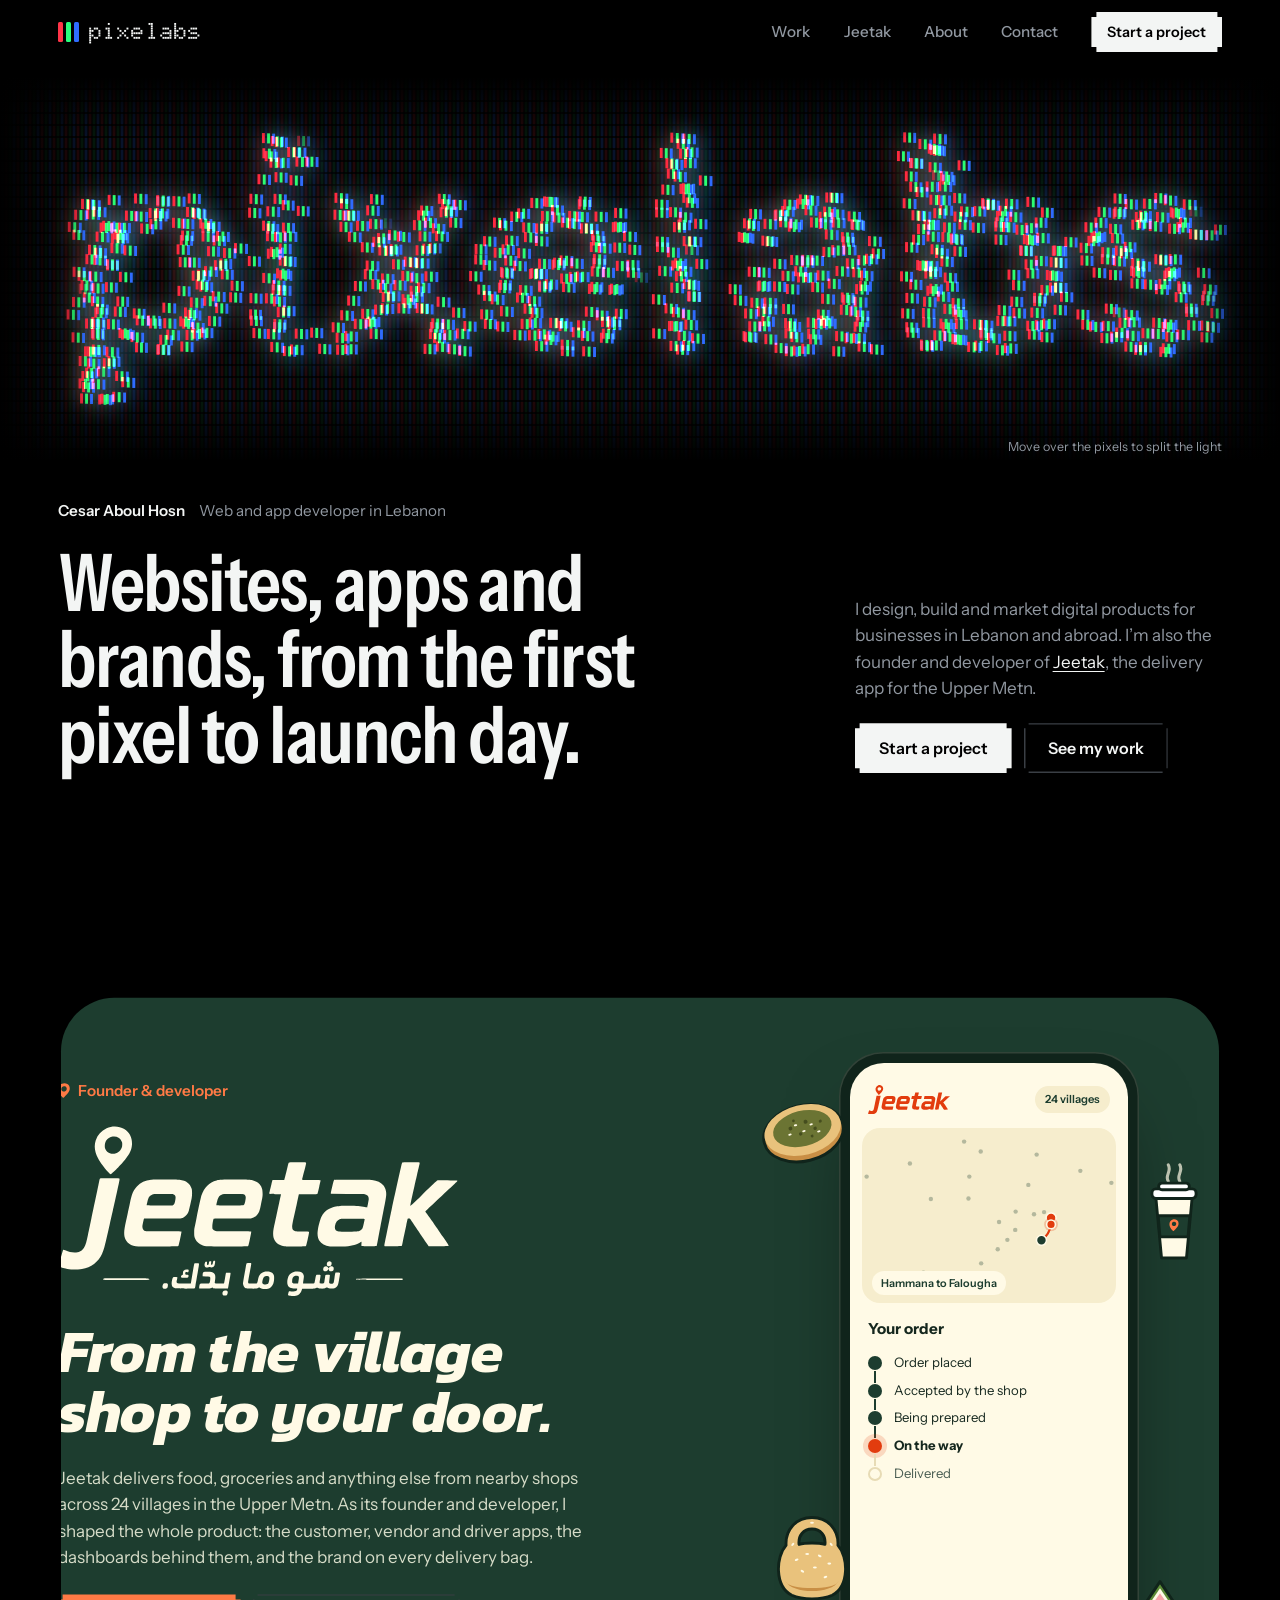
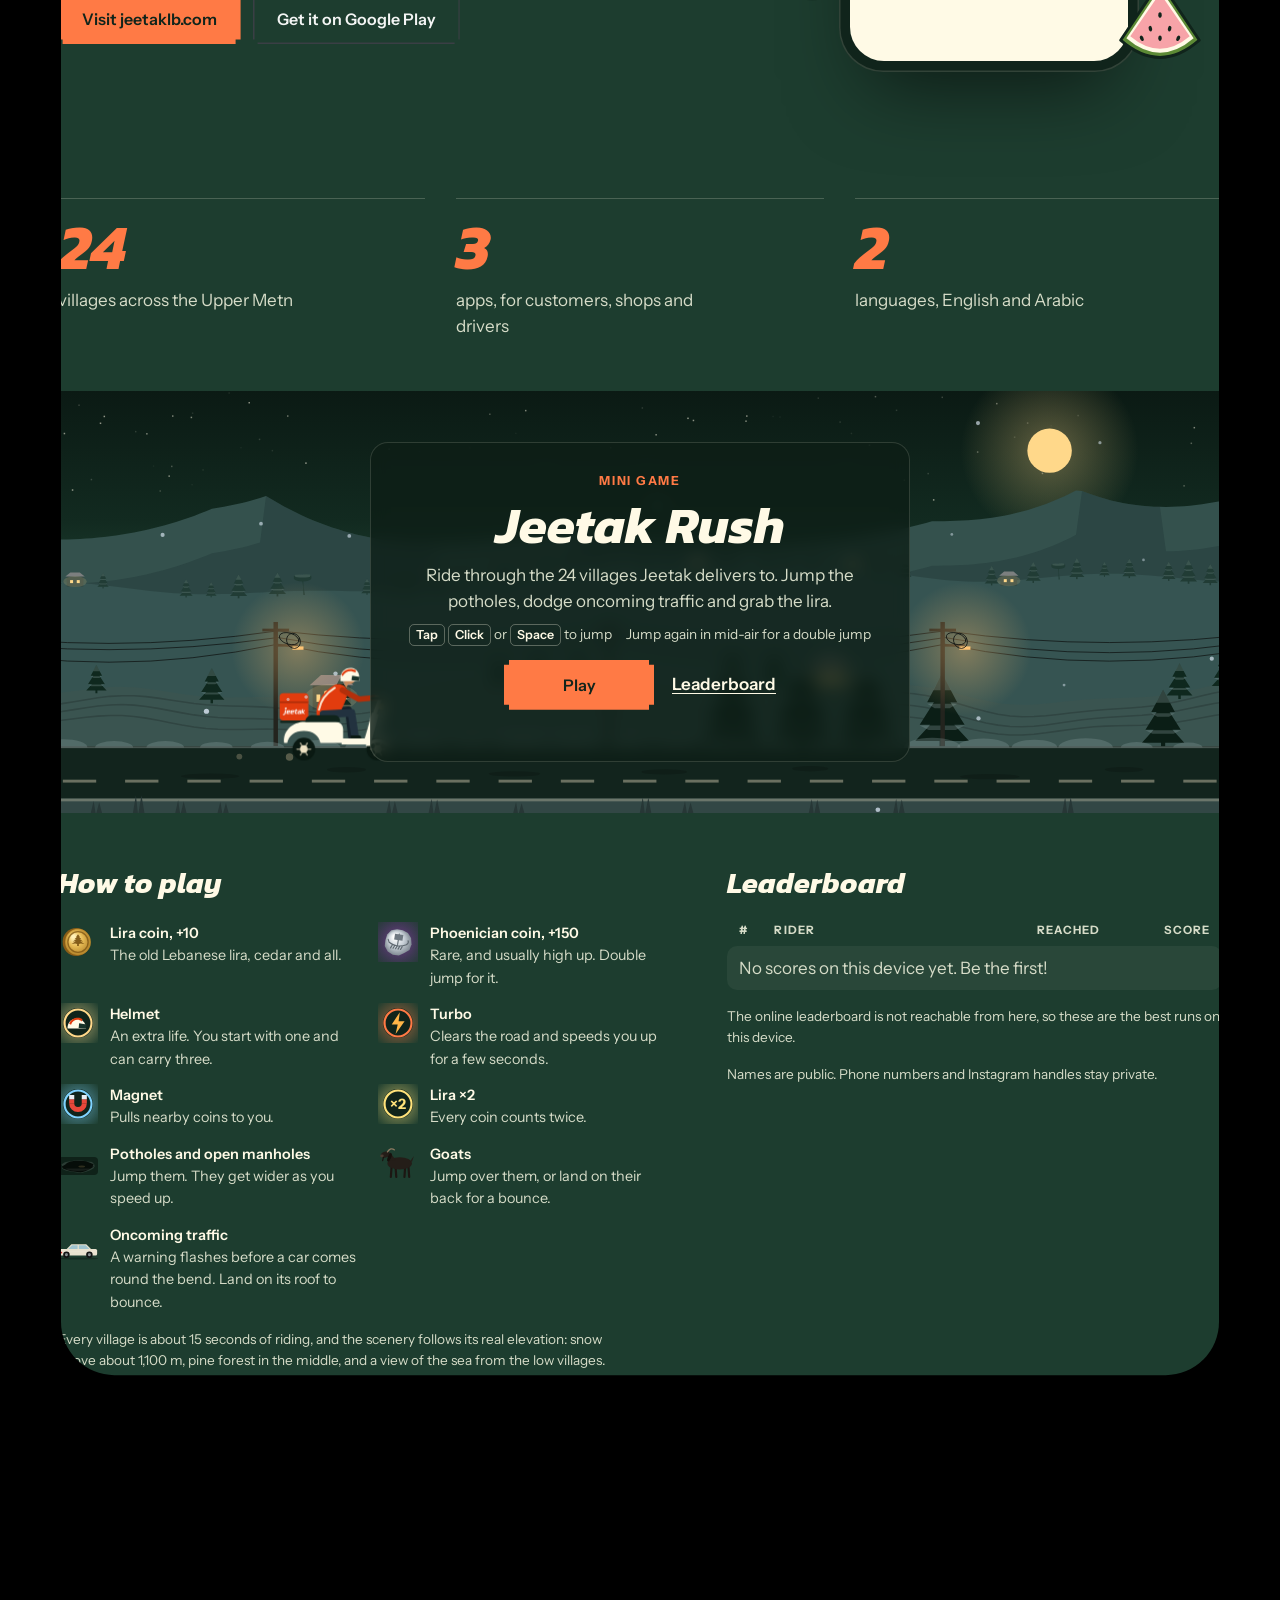
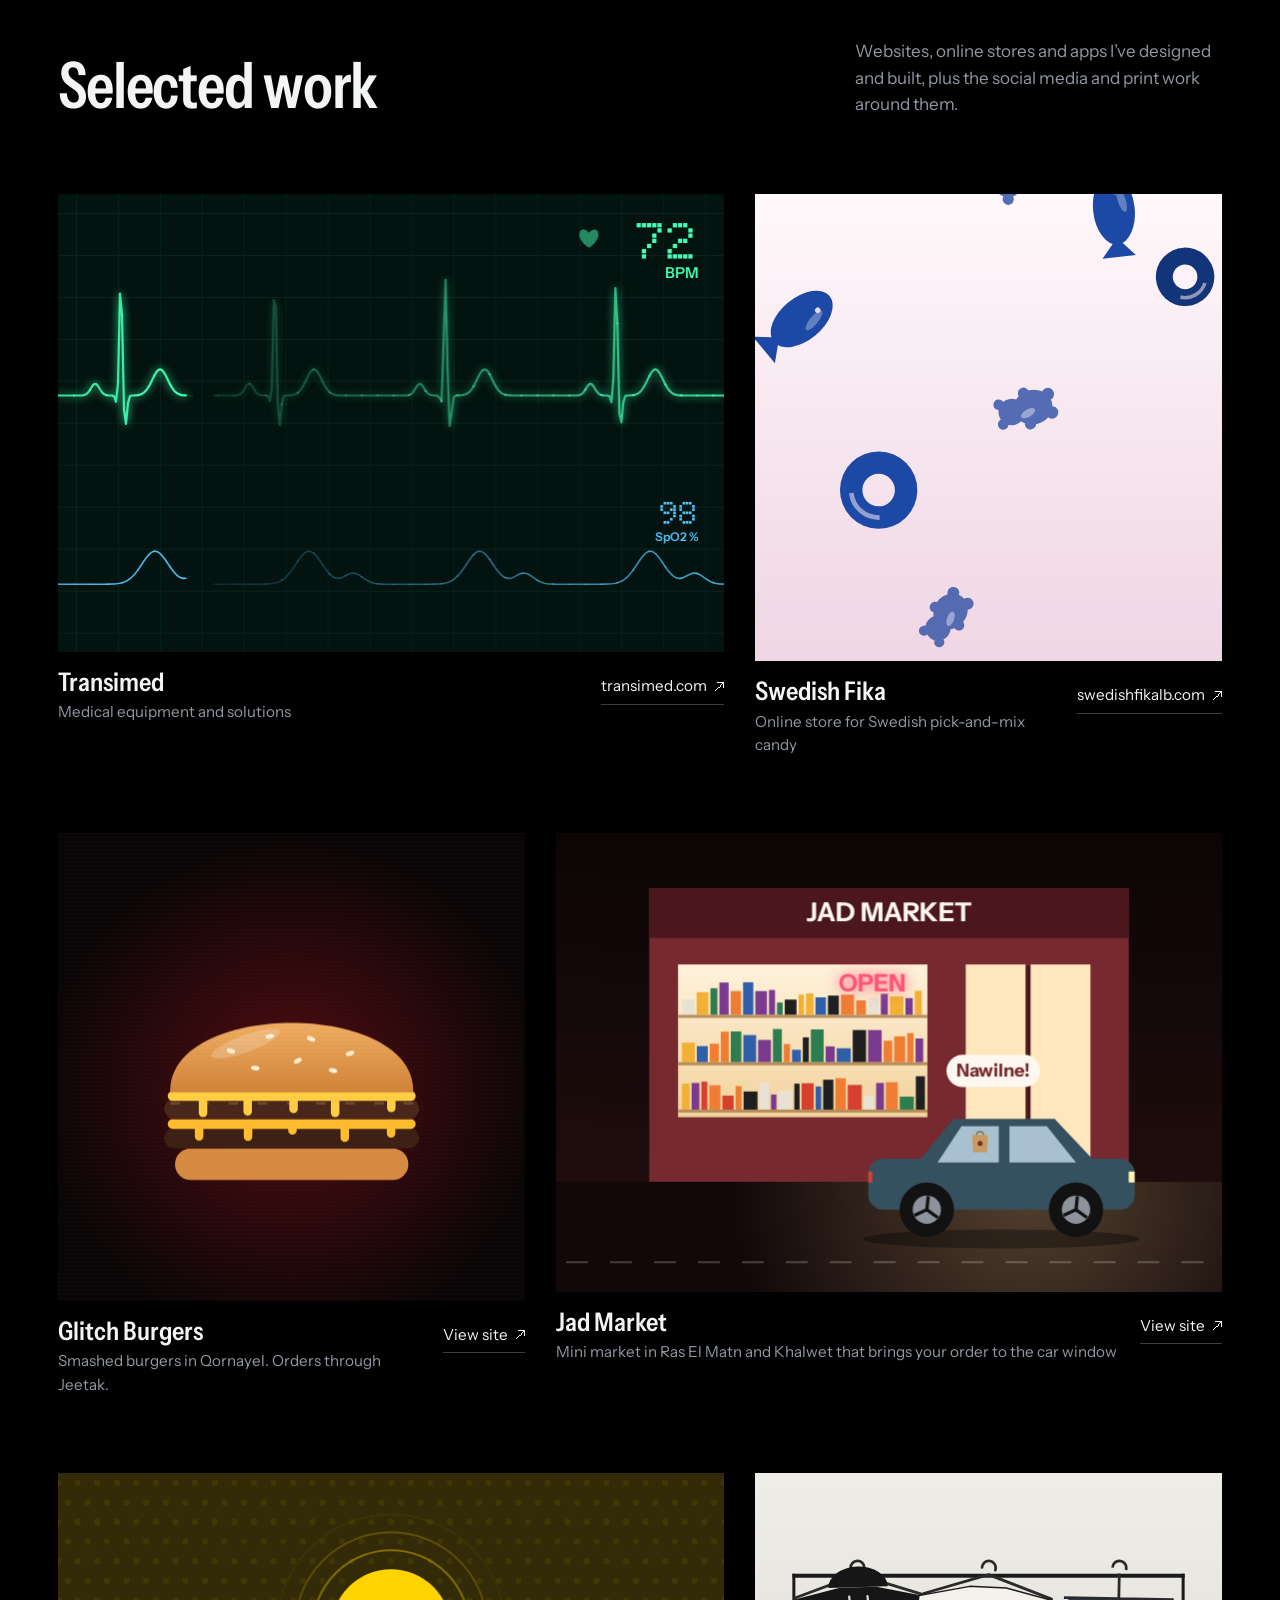
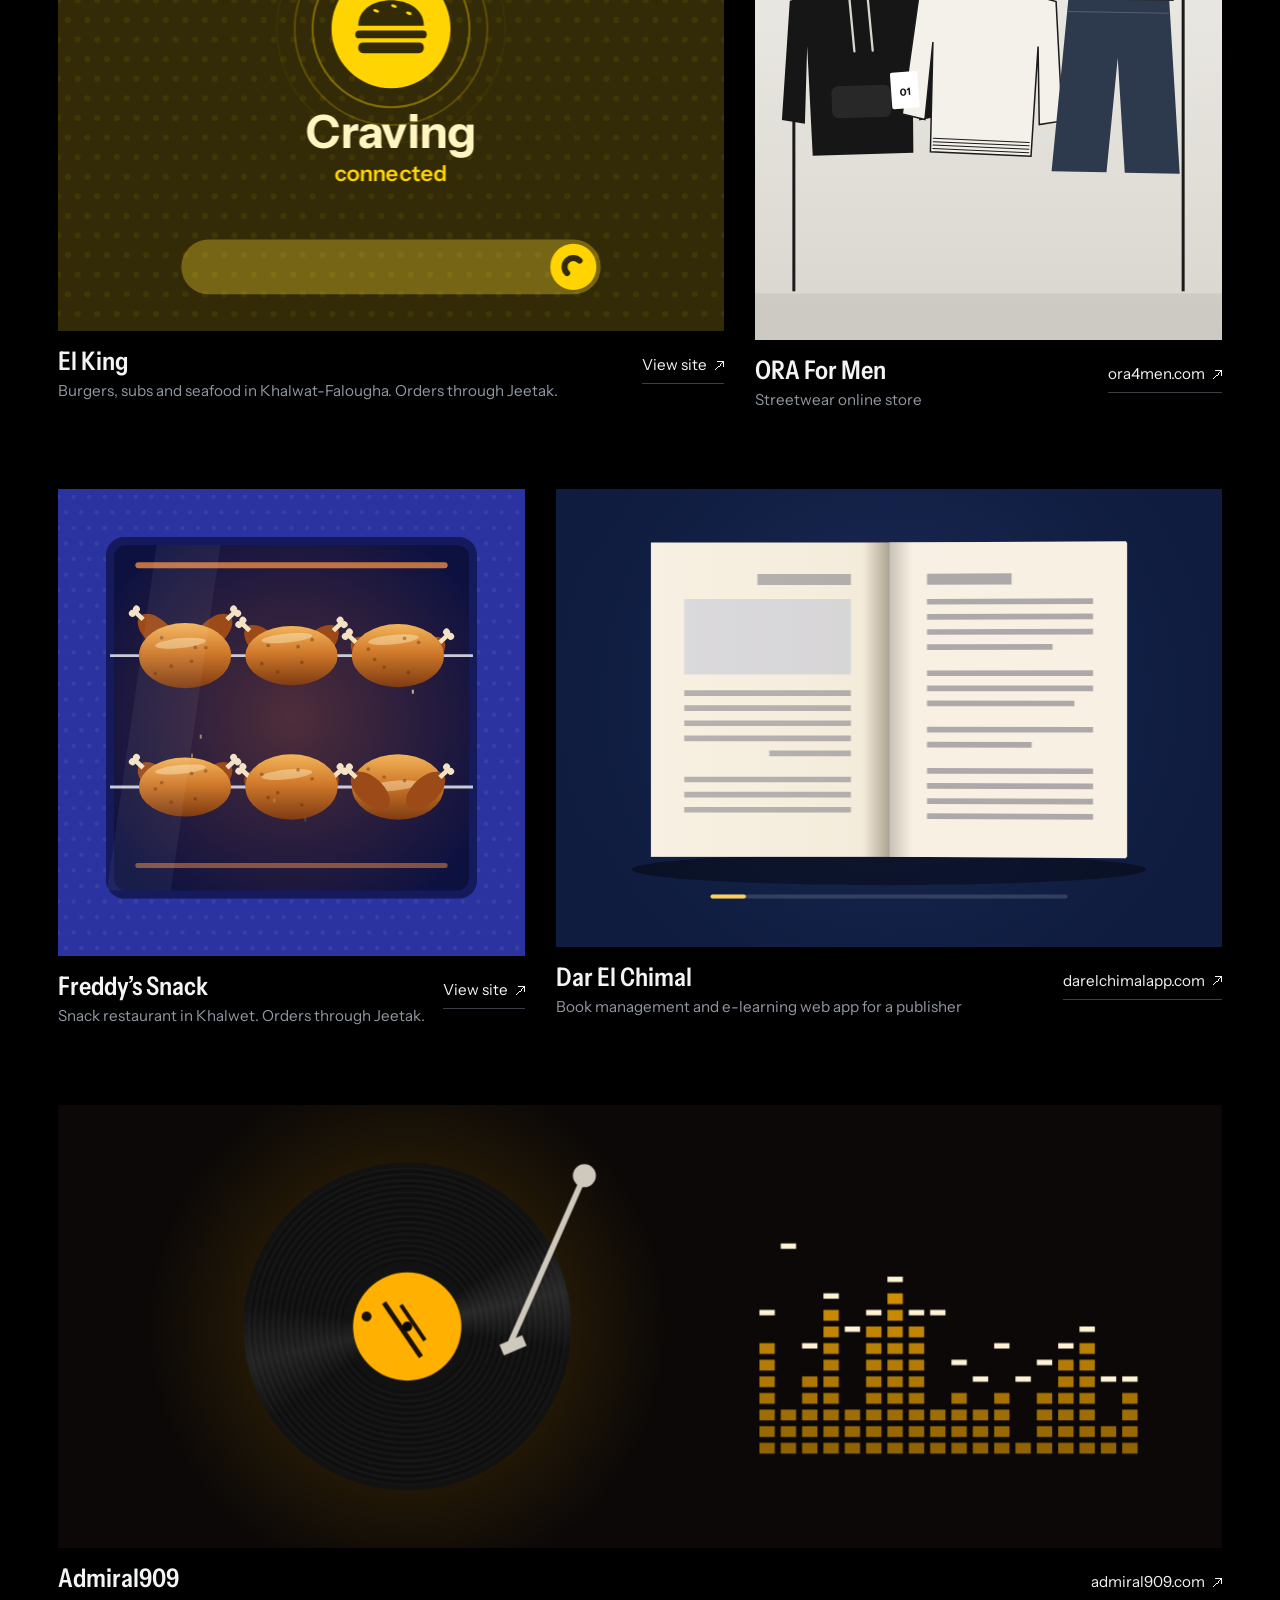
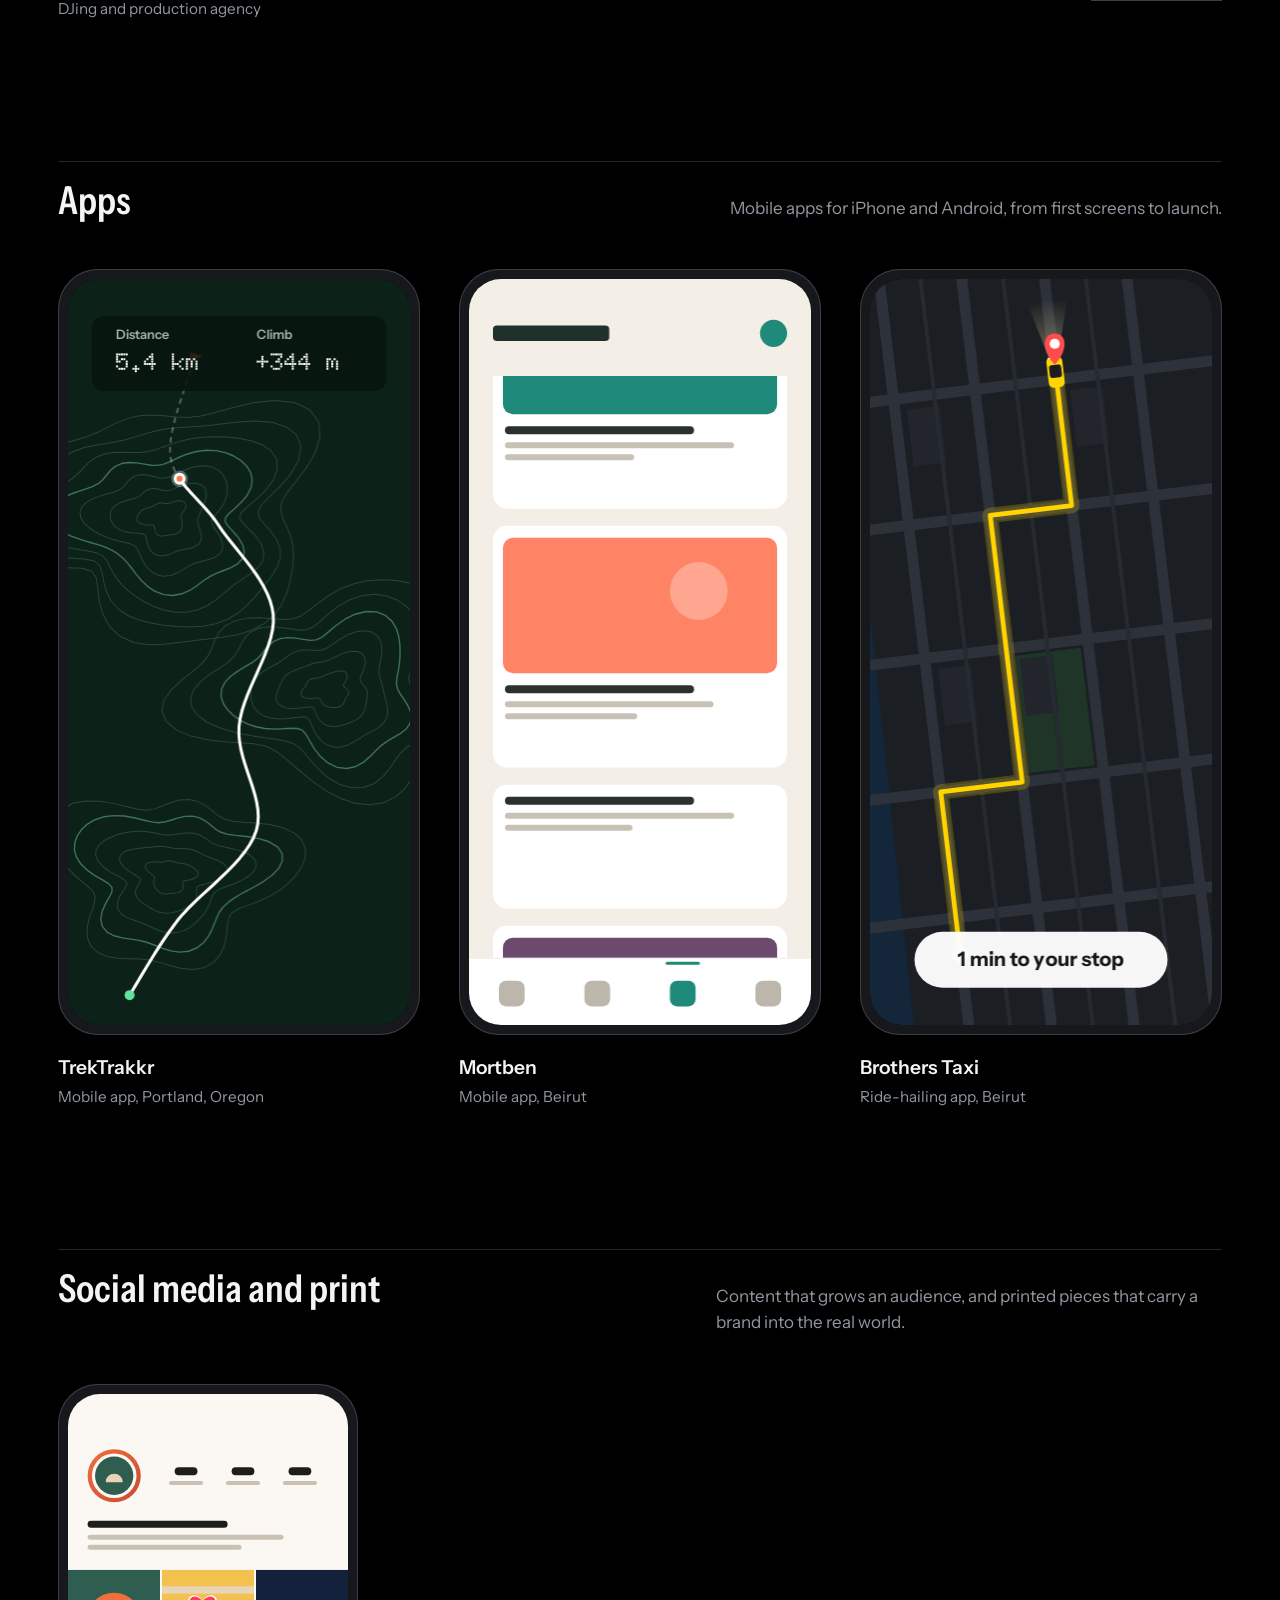
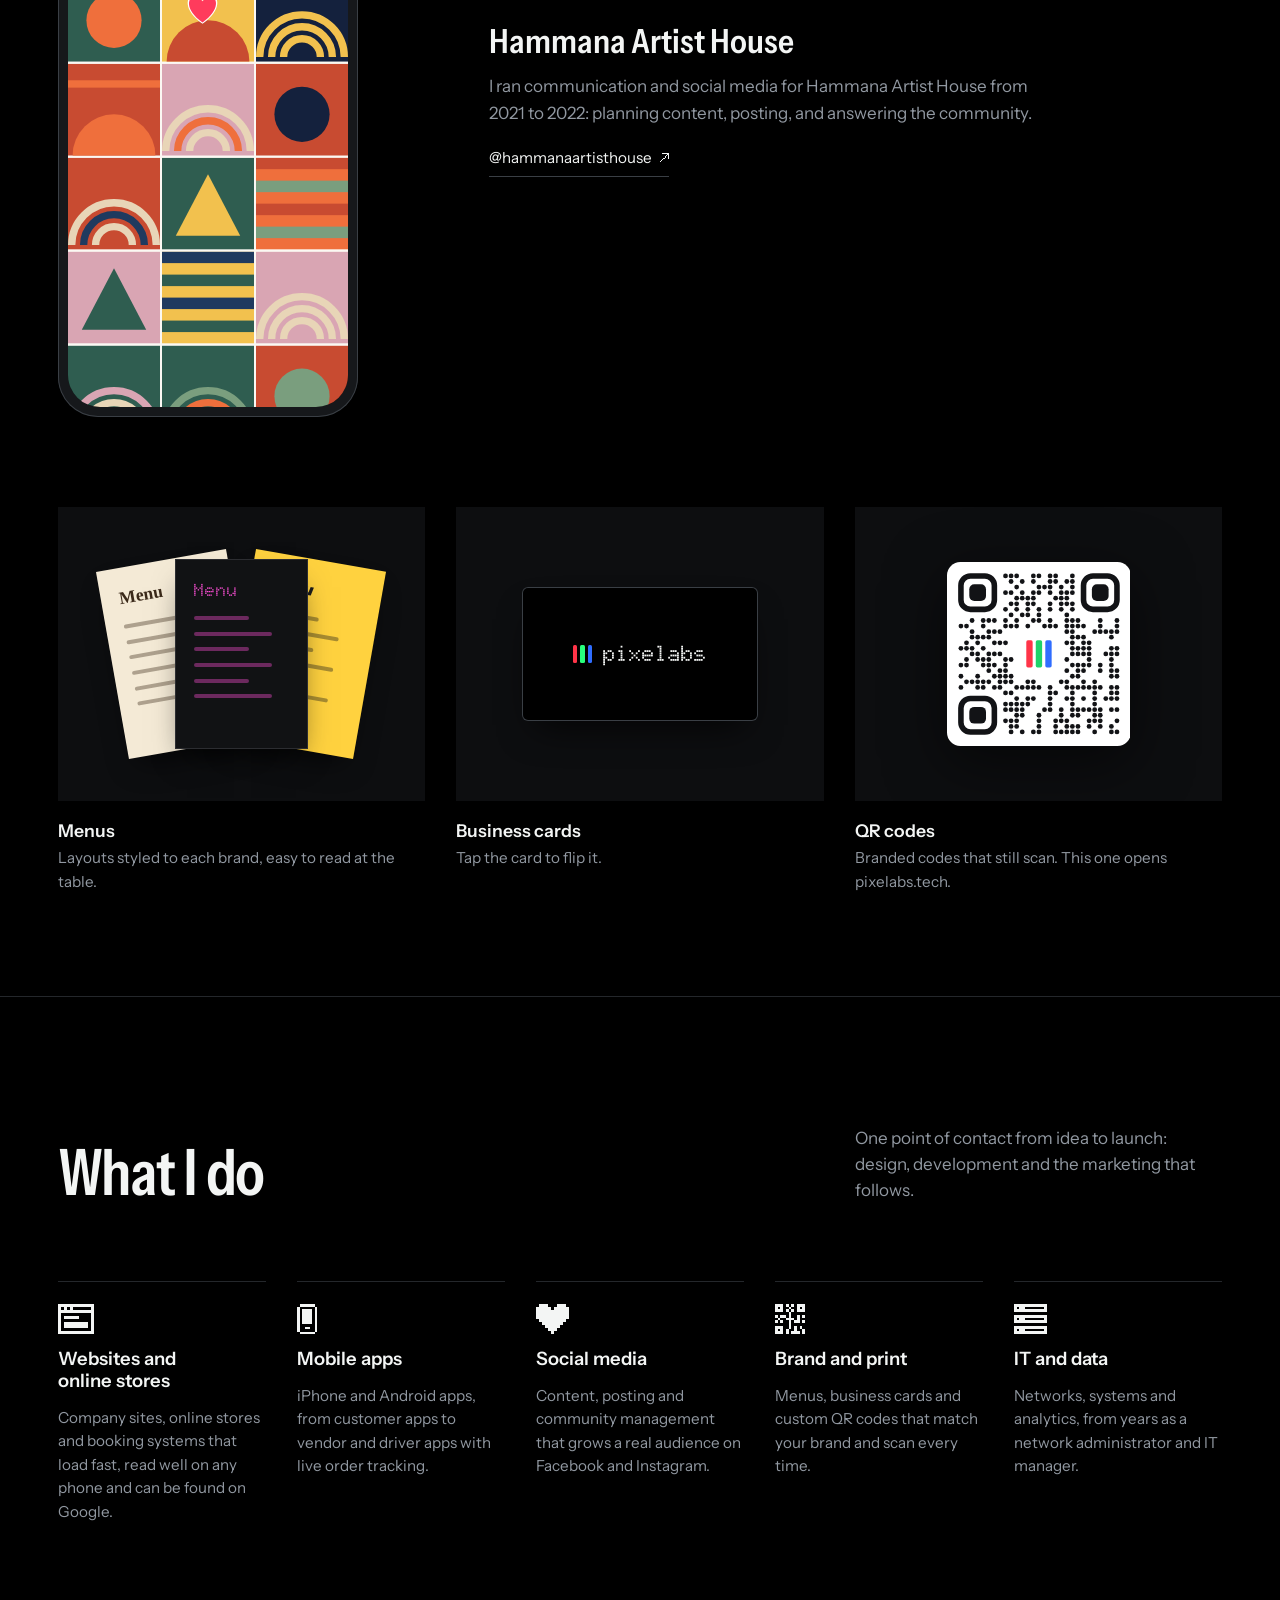
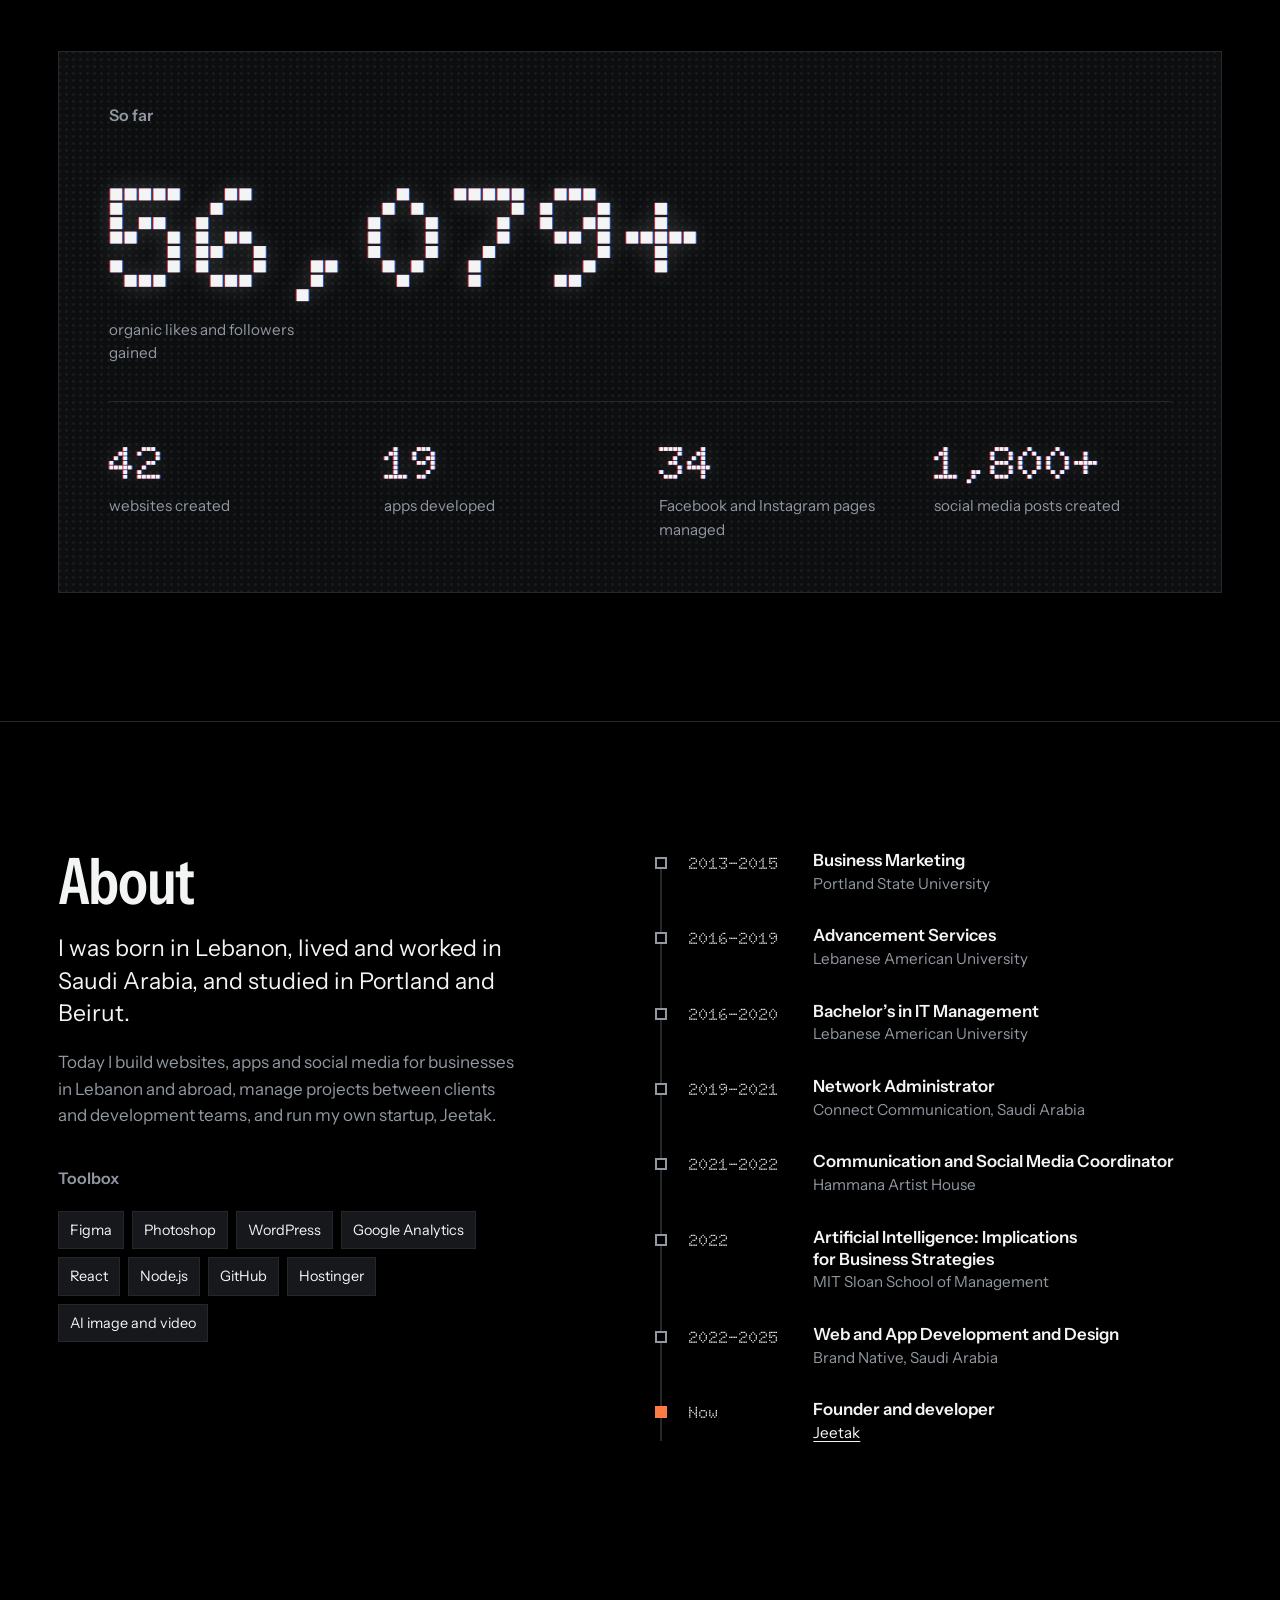
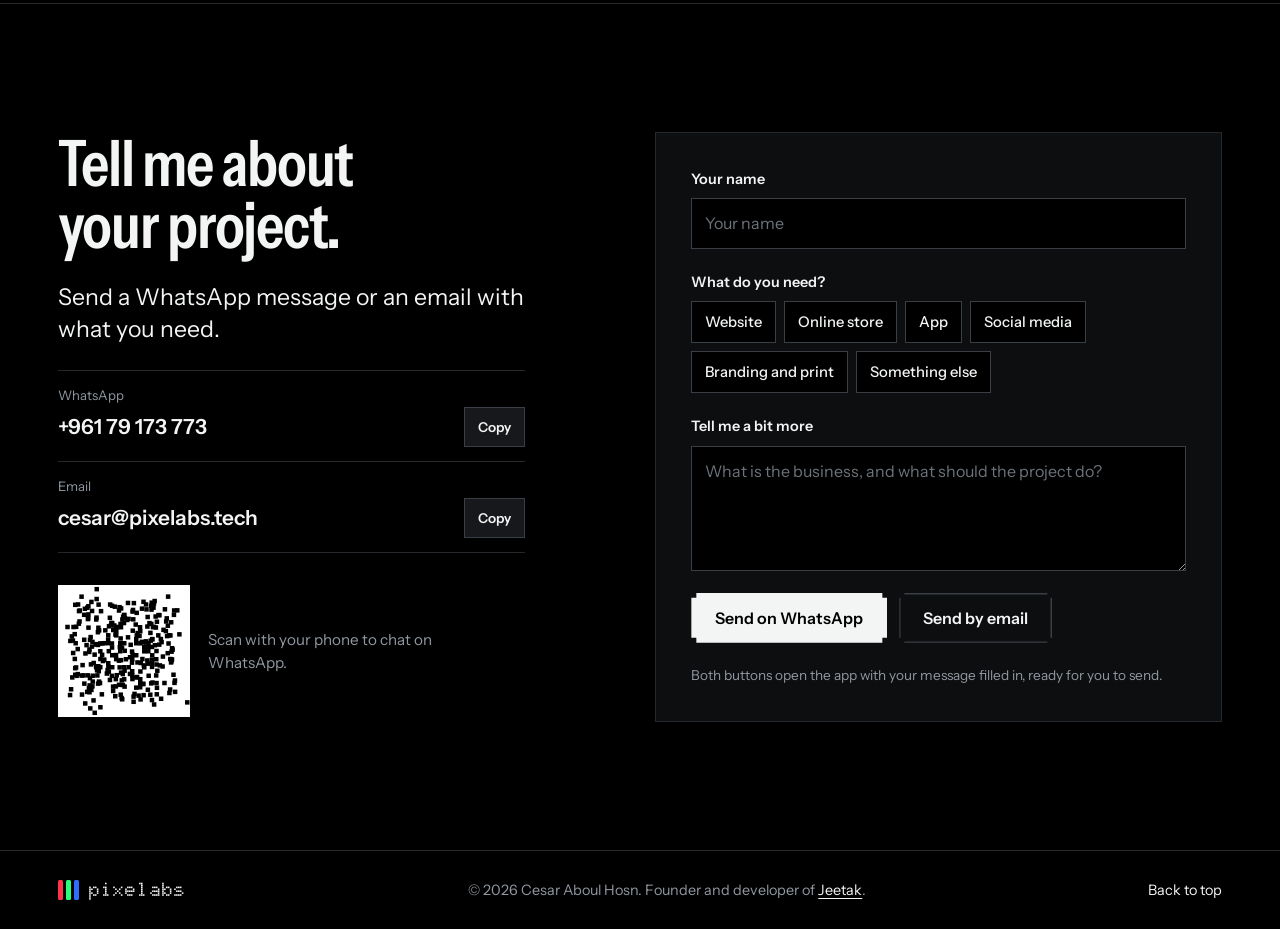
==== commit b293d53b: "Count visits anonymously for the admin analytics Page views and where visitors came from, time spent" ====
--- a/index.html
+++ b/index.html
@@ -701,7 +701,7 @@
       <a href="#jeetak">Jeetak</a>
       <a href="#about" class="nav-wide">About</a>
       <a href="#contact">Contact</a>
-      <a class="btn btn-sm nav-wide" href="#contact">Start a project</a>
+      <a class="btn btn-sm nav-wide" href="#contact" data-track="Start a project (menu)">Start a project</a>
     </nav>
   </div>
 </header>
@@ -709,7 +709,7 @@
 <main id="main">
 
   <!-- Hero: the screen up close -->
-  <section class="hero" id="hero" aria-labelledby="heroTitle">
+  <section class="hero" id="hero" aria-labelledby="heroTitle" data-sec="Intro">
     <div class="hero-screen" id="heroScreen" role="img" aria-label="Pixel lettering made of red, green and blue subpixels that spells pixelabs, then websites, apps, brands and jeetak">
       <canvas id="heroGlow" aria-hidden="true"></canvas>
       <canvas id="heroCanvas" aria-hidden="true"></canvas>
@@ -722,8 +722,8 @@
       <div class="hero-side">
         <p>I design, build and market digital products for businesses in Lebanon and abroad. I’m also the founder and developer of <a href="#jeetak">Jeetak</a>, the delivery app for the Upper Metn.</p>
         <div class="cta-row">
-          <a class="btn" href="#contact">Start a project</a>
-          <a class="btn ghost" href="#work">See my work</a>
+          <a class="btn" href="#contact" data-track="Start a project (intro)">Start a project</a>
+          <a class="btn ghost" href="#work" data-track="See my work (intro)">See my work</a>
         </div>
       </div>
     </div>
@@ -732,15 +732,15 @@
   <!-- Jeetak: the screen switches to Jeetak's colours -->
   <section class="jk" id="jeetak" aria-labelledby="jkTitle">
     <div class="jk-panel">
-      <div class="wrap jk-grid">
+      <div class="wrap jk-grid" data-sec="Jeetak">
         <div class="jk-copy">
           <p class="jk-role"><svg class="jk-role-pin" viewBox="0 0 181 231" aria-hidden="true" focusable="false"><use href="#jk-pin"/></svg>Founder &amp; developer</p>
           <svg class="jk-lockup" viewBox="0 0 1896 808" role="img" aria-label="jeetak, شو ما بدّك" focusable="false"><use href="#jk-word"/><use href="#jk-slogan"/></svg>
           <h2 id="jkTitle">From the village shop to your door.</h2>
           <p class="jk-lede">Jeetak delivers food, groceries and anything else from nearby shops across 24 villages in the Upper Metn. As its founder and developer, I shaped the whole product: the customer, vendor and driver apps, the dashboards behind them, and the brand on every delivery bag.</p>
           <div class="cta-row">
-            <a class="btn jk-btn" href="https://jeetaklb.com" target="_blank" rel="noopener">Visit jeetaklb.com</a>
-            <a class="btn ghost jk-ghost" href="https://play.google.com/store/apps/details?id=com.food.jeetak" target="_blank" rel="noopener">Get it on Google Play</a>
+            <a class="btn jk-btn" href="https://jeetaklb.com" target="_blank" rel="noopener" data-track="Jeetak: visit jeetaklb.com">Visit jeetaklb.com</a>
+            <a class="btn ghost jk-ghost" href="https://play.google.com/store/apps/details?id=com.food.jeetak" target="_blank" rel="noopener" data-track="Jeetak: Google Play">Get it on Google Play</a>
           </div>
         </div>
 
@@ -810,13 +810,13 @@
         </div>
       </div>
 
-      <ul class="wrap jk-facts">
+      <ul class="wrap jk-facts" data-sec="Jeetak numbers">
         <li><strong>24</strong><span>villages across the Upper Metn</span></li>
         <li><strong>3</strong><span>apps, for customers, shops and drivers</span></li>
         <li><strong>2</strong><span>languages, English and Arabic</span></li>
       </ul>
 
-      <div class="jk-game" id="jkGame" tabindex="-1" role="region" aria-label="Jeetak Rush, a scooter game" aria-describedby="jgHow"
+      <div class="jk-game" id="jkGame" data-sec="Game" tabindex="-1" role="region" aria-label="Jeetak Rush, a scooter game" aria-describedby="jgHow"
            data-villages="[[&quot;Arsoun&quot;, &quot;أرصون&quot;, 0.4371, 0.3213], [&quot;Bhamdoun&quot;, &quot;بحمدون&quot;, 0.2904, 0.7801], [&quot;Bmariam&quot;, &quot;بمريم&quot;, 0.5838, 0.5757], [&quot;Btebyat&quot;, &quot;بتبيات&quot;, 0.5321, 0.5384], [&quot;Btekhnay&quot;, &quot;بتخنيه&quot;, 0.5852, 0.4884], [&quot;Bzebdine&quot;, &quot;بزبدين&quot;, 0.6523, 0.2166], [&quot;Chbaniyeh&quot;, &quot;الشبانية&quot;, 0.5279, 0.6679], [&quot;Deir El Harf&quot;, &quot;دير الحرف&quot;, 0.4343, 0.4261], [&quot;Dlaibeh&quot;, &quot;دليبة&quot;, 0.4204, 0.1543], [&quot;Falougha&quot;, &quot;فالوغا&quot;, 0.6984, 0.5184], [&quot;Hammana&quot;, &quot;حمّانا&quot;, 0.6677, 0.6255], [&quot;Jouar El Haouz&quot;, &quot;جوار الحوز&quot;, 0.792, 0.2939], [&quot;Kfar Selouan&quot;, &quot;كفرسلوان&quot;, 0.8912, 0.3512], [&quot;Khalwet&quot;, &quot;خلوات&quot;, 0.676, 0.4909], [&quot;Khraybeh&quot;, &quot;الخريبة&quot;, 0.5587, 0.6231], [&quot;Kornayel&quot;, &quot;قرنايل&quot;, 0.6257, 0.3612], [&quot;Qalaa&quot;, &quot;القلعة&quot;, 0.6439, 0.5009], [&quot;Qortada&quot;, &quot;قرطاضة&quot;, 0.1088, 0.3213], [&quot;Qoubbei&quot;, &quot;قبيع&quot;, 0.4749, 0.7352], [&quot;Qraiyeh&quot;, &quot;القريّة&quot;, 0.3729, 0.7951], [&quot;Qseibe&quot;, &quot;القصيبة&quot;, 0.2471, 0.259], [&quot;Ras El Maten&quot;, &quot;رأس المتن&quot;, 0.3142, 0.4285], [&quot;Salima&quot;, &quot;صليما&quot;, 0.4735, 0.2016], [&quot;Saoufar&quot;, &quot;صوفر&quot;, 0.4874, 0.8376]]" data-api="https://mistyrose-turtle-660701.hostingersite.com/api/index.php">
         <canvas class="jg-world" aria-hidden="true"></canvas>
         <div class="jg-scooter" aria-hidden="true">
@@ -855,8 +855,8 @@
           <div class="jg-hud-r">
             <div class="jg-powers" id="jgPowers"><span data-p="turbo" hidden>Turbo</span><span data-p="magnet" hidden>Magnet</span><span data-p="double" hidden>Lira ×2</span></div>
             <div class="jg-helmets" id="jgHelmets" role="img" aria-label="1 helmet"><i><svg viewBox="-1 -1 28 20" focusable="false"><path class="h-shell" d="M1 15 C0 3 9 -1 15 0 C22 1 26 7 25 15 Z"/><path class="h-band" d="M3 8 C5 3 11 1 16 2 L15.5 4.5 C11 3.6 7 5.4 5.4 9 Z"/><path class="h-visor" d="M15 7 L26 8 L25.4 15 L14 14.4 Z"/></svg></i><i><svg viewBox="-1 -1 28 20" focusable="false"><path class="h-shell" d="M1 15 C0 3 9 -1 15 0 C22 1 26 7 25 15 Z"/><path class="h-band" d="M3 8 C5 3 11 1 16 2 L15.5 4.5 C11 3.6 7 5.4 5.4 9 Z"/><path class="h-visor" d="M15 7 L26 8 L25.4 15 L14 14.4 Z"/></svg></i><i><svg viewBox="-1 -1 28 20" focusable="false"><path class="h-shell" d="M1 15 C0 3 9 -1 15 0 C22 1 26 7 25 15 Z"/><path class="h-band" d="M3 8 C5 3 11 1 16 2 L15.5 4.5 C11 3.6 7 5.4 5.4 9 Z"/><path class="h-visor" d="M15 7 L26 8 L25.4 15 L14 14.4 Z"/></svg></i></div>
-            <button class="jg-ibtn" id="jgPause" type="button" aria-label="Pause"><svg viewBox="0 0 16 16" aria-hidden="true" focusable="false"><rect x="3.5" y="3" width="3" height="10" rx="1"/><rect x="9.5" y="3" width="3" height="10" rx="1"/></svg></button>
-            <button class="jg-ibtn" id="jgMute" type="button" aria-label="Turn sound off" aria-pressed="false"><svg viewBox="0 0 16 16" aria-hidden="true" focusable="false"><path class="spk" d="M2 6h2.6L8 3v10L4.6 10H2z"/><path class="wave" d="M10.4 5.6a3.4 3.4 0 0 1 0 4.8M12.3 3.8a6 6 0 0 1 0 8.4"/><path class="cross" d="M10.5 6l4 4M14.5 6l-4 4"/></svg></button>
+            <button class="jg-ibtn" id="jgPause" type="button" aria-label="Pause" data-track="Game: pause"><svg viewBox="0 0 16 16" aria-hidden="true" focusable="false"><rect x="3.5" y="3" width="3" height="10" rx="1"/><rect x="9.5" y="3" width="3" height="10" rx="1"/></svg></button>
+            <button class="jg-ibtn" id="jgMute" data-track="Game: sound on/off" type="button" aria-label="Turn sound off" aria-pressed="false"><svg viewBox="0 0 16 16" aria-hidden="true" focusable="false"><path class="spk" d="M2 6h2.6L8 3v10L4.6 10H2z"/><path class="wave" d="M10.4 5.6a3.4 3.4 0 0 1 0 4.8M12.3 3.8a6 6 0 0 1 0 8.4"/><path class="cross" d="M10.5 6l4 4M14.5 6l-4 4"/></svg></button>
           </div>
         </div>
         <div class="jg-toast" id="jgToast" aria-live="polite"></div>
@@ -867,7 +867,7 @@
             <h3 class="jg-title">Jeetak Rush</h3>
             <p class="jg-sub">Ride through the 24 villages Jeetak delivers to. Jump the potholes, dodge oncoming traffic and grab the lira.</p>
             <p class="jg-keys"><span><kbd>Tap</kbd> <kbd>Click</kbd> or <kbd>Space</kbd> to jump</span><span>Jump again in mid-air for a double jump</span></p>
-            <div class="jg-actions"><button class="btn jk-btn" id="jgPlay" type="button">Play</button><a class="jg-link" href="#jgBoardWrap">Leaderboard</a></div>
+            <div class="jg-actions"><button class="btn jk-btn" id="jgPlay" type="button" data-track="Game: Play">Play</button><a class="jg-link" href="#jgBoardWrap" data-track="Game: see leaderboard">Leaderboard</a></div>
             <p class="jg-best" id="jgBest"></p>
           </div>
         </div>
@@ -875,7 +875,7 @@
         <div class="jg-panel jg-paused" id="jgPaused" hidden>
           <div class="jg-card">
             <h3 class="jg-title">Paused</h3>
-            <div class="jg-actions"><button class="btn jk-btn" id="jgResume" type="button">Resume</button></div>
+            <div class="jg-actions"><button class="btn jk-btn" id="jgResume" type="button" data-track="Game: resume">Resume</button></div>
             <p class="jg-sub">Press P or Esc to pause, Space to carry on.</p>
           </div>
         </div>
@@ -893,12 +893,12 @@
               <p class="jg-fine" id="jgPrivate">Private. Only used to reach you if you win a Jeetak offer.</p>
               <p class="jg-msg" id="jgMsg" role="status"></p>
             </form>
-            <div class="jg-actions"><button class="btn jg-save" id="jgSave" type="submit" form="jgForm">Save score</button><button class="btn jk-btn" id="jgAgain" type="button">Play again</button></div>
+            <div class="jg-actions"><button class="btn jg-save" id="jgSave" type="submit" form="jgForm" data-track="Game: save score">Save score</button><button class="btn jk-btn" id="jgAgain" type="button" data-track="Game: play again">Play again</button></div>
           </div>
         </div>
       </div>
 
-      <div class="wrap jg-below" id="jgBoardWrap">
+      <div class="wrap jg-below" id="jgBoardWrap" data-sec="Leaderboard">
         <div class="jg-how" id="jgHow">
           <h3>How to play</h3>
           <ul class="jg-legend">
@@ -933,7 +933,7 @@
         <p>Websites, online stores and apps I’ve designed and built, plus the social media and print work around them.</p>
       </div>
 
-      <div class="work-grid">
+      <div class="work-grid" data-sec="Websites">
         <article class="proj w7">
           <div class="proj-cover"><canvas data-scene="ecg" aria-hidden="true"></canvas></div>
           <div class="proj-meta">
@@ -1011,7 +1011,7 @@
         <h3>Apps</h3>
         <p>Mobile apps for iPhone and Android, from first screens to launch.</p>
       </div>
-      <div class="apps" tabindex="0" aria-label="Apps, scroll sideways for more">
+      <div class="apps" data-sec="Apps" tabindex="0" aria-label="Apps, scroll sideways for more">
         <article class="app">
           <div class="phone"><canvas data-scene="trail" aria-hidden="true"></canvas></div>
           <h4>TrekTrakkr</h4>
@@ -1033,16 +1033,16 @@
         <h3>Social media and print</h3>
         <p>Content that grows an audience, and printed pieces that carry a brand into the real world.</p>
       </div>
-      <div class="social">
+      <div class="social" data-sec="Social media">
         <div class="phone phone-social"><canvas data-scene="social" aria-hidden="true"></canvas></div>
         <div class="social-copy">
           <h4>Hammana Artist House</h4>
           <p>I ran communication and social media for Hammana Artist House from 2021 to 2022: planning content, posting, and answering the community.</p>
-          <a class="text-link" href="https://www.instagram.com/hammanaartisthouse/" target="_blank" rel="noopener">@hammanaartisthouse<svg class="ext" viewBox="0 0 8 8" aria-hidden="true" focusable="false" shape-rendering="crispEdges"><path d="M2 0h6v1h-6zM6 1h2v1h-2zM5 2h1v1h-1zM7 2h1v1h-1zM4 3h1v1h-1zM7 3h1v1h-1zM3 4h1v1h-1zM7 4h1v1h-1zM2 5h1v1h-1zM1 6h1v1h-1zM0 7h1v1h-1z"/></svg></a>
+          <a class="text-link" href="https://www.instagram.com/hammanaartisthouse/" target="_blank" rel="noopener" data-track="Instagram: Hammana Artist House">@hammanaartisthouse<svg class="ext" viewBox="0 0 8 8" aria-hidden="true" focusable="false" shape-rendering="crispEdges"><path d="M2 0h6v1h-6zM6 1h2v1h-2zM5 2h1v1h-1zM7 2h1v1h-1zM4 3h1v1h-1zM7 3h1v1h-1zM3 4h1v1h-1zM7 4h1v1h-1zM2 5h1v1h-1zM1 6h1v1h-1zM0 7h1v1h-1z"/></svg></a>
         </div>
       </div>
 
-      <div class="print">
+      <div class="print" data-sec="Print">
         <figure class="print-tile">
           <div class="menus" aria-hidden="true">
             <div class="menu m1"><b>Menu</b><i></i><i></i><i></i><i></i><i></i><i></i></div>
@@ -1052,7 +1052,7 @@
           <figcaption><strong>Menus</strong> Layouts styled to each brand, easy to read at the table.</figcaption>
         </figure>
         <figure class="print-tile">
-          <button class="bcard" id="bcard" type="button" aria-pressed="false" aria-label="Flip the business card">
+          <button class="bcard" id="bcard" type="button" aria-pressed="false" aria-label="Flip the business card" data-track="Flip business card">
             <span class="bcard-in">
               <span class="bcard-face bcard-front">
                 <span class="logo-mark" aria-hidden="true"><i></i><i></i><i></i></span>
@@ -1076,7 +1076,7 @@
   </section>
 
   <!-- Services -->
-  <section class="services" id="services" aria-labelledby="svcTitle">
+  <section class="services" id="services" aria-labelledby="svcTitle" data-sec="Services">
     <div class="wrap">
       <div class="sec-head">
         <h2 id="svcTitle">What I do</h2>
@@ -1093,7 +1093,7 @@
   </section>
 
   <!-- Numbers -->
-  <section class="board" aria-labelledby="boardTitle">
+  <section class="board" aria-labelledby="boardTitle" data-sec="Numbers">
     <div class="wrap">
       <div class="board-panel">
         <h2 id="boardTitle">So far</h2>
@@ -1109,7 +1109,7 @@
   </section>
 
   <!-- About -->
-  <section class="about" id="about" aria-labelledby="aboutTitle">
+  <section class="about" id="about" aria-labelledby="aboutTitle" data-sec="About">
     <div class="wrap about-grid">
       <div class="about-copy">
         <h2 id="aboutTitle">About</h2>
@@ -1134,7 +1134,7 @@
   </section>
 
   <!-- Contact -->
-  <section class="contact" id="contact" aria-labelledby="contactTitle">
+  <section class="contact" id="contact" aria-labelledby="contactTitle" data-sec="Contact">
     <div class="wrap contact-grid">
       <div class="contact-copy">
         <h2 id="contactTitle">Tell me about your project.</h2>
@@ -1142,13 +1142,13 @@
         <ul class="direct">
           <li>
             <span class="d-label">WhatsApp</span>
-            <a class="d-value" id="cPhone" href="https://wa.me/96179173773" target="_blank" rel="noopener">+961 79 173 773</a>
-            <button class="copy" type="button" data-copy="+961 79 173 773" data-target="cPhone">Copy</button>
+            <a class="d-value" id="cPhone" href="https://wa.me/96179173773" target="_blank" rel="noopener" data-track="Contact: WhatsApp number">+961 79 173 773</a>
+            <button class="copy" type="button" data-copy="+961 79 173 773" data-target="cPhone" data-track="Contact: copy phone">Copy</button>
           </li>
           <li>
             <span class="d-label">Email</span>
-            <a class="d-value" id="cEmail" href="mailto:cesar@pixelabs.tech">cesar@pixelabs.tech</a>
-            <button class="copy" type="button" data-copy="cesar@pixelabs.tech" data-target="cEmail">Copy</button>
+            <a class="d-value" id="cEmail" href="mailto:cesar@pixelabs.tech" data-track="Contact: email address">cesar@pixelabs.tech</a>
+            <button class="copy" type="button" data-copy="cesar@pixelabs.tech" data-target="cEmail" data-track="Contact: copy email">Copy</button>
           </li>
         </ul>
         <figure class="qr-card">
@@ -1181,8 +1181,8 @@
           <textarea id="cMsg" name="message" rows="4" placeholder="What is the business, and what should the project do?"></textarea>
         </div>
         <div class="cta-row">
-          <a class="btn" id="waSend" href="https://wa.me/96179173773" target="_blank" rel="noopener">Send on WhatsApp</a>
-          <a class="btn ghost" id="emailSend" href="mailto:cesar@pixelabs.tech">Send by email</a>
+          <a class="btn" id="waSend" href="https://wa.me/96179173773" target="_blank" rel="noopener" data-track="Contact form: send on WhatsApp">Send on WhatsApp</a>
+          <a class="btn ghost" id="emailSend" href="mailto:cesar@pixelabs.tech" data-track="Contact form: send by email">Send by email</a>
         </div>
         <p class="form-note">Both buttons open the app with your message filled in, ready for you to send.</p>
       </form>
@@ -1190,10 +1190,10 @@
   </section>
 </main>
 
-<footer class="foot">
+<footer class="foot" data-sec="Footer">
   <div class="wrap foot-in">
     <a class="logo" href="#hero" aria-label="pixelabs, back to top"><span class="logo-mark" aria-hidden="true"><i></i><i></i><i></i></span><span class="logo-word">pixelabs</span></a>
-    <p>© 2026 Cesar Aboul Hosn. Founder and developer of <a href="https://jeetaklb.com" target="_blank" rel="noopener">Jeetak</a>.</p>
+    <p>© 2026 Cesar Aboul Hosn. Founder and developer of <a href="https://jeetaklb.com" target="_blank" rel="noopener" data-track="Jeetak: footer link">Jeetak</a>.</p>
     <a class="to-top" href="#hero">Back to top</a>
   </div>
 </footer>
@@ -4357,6 +4357,10 @@
 
     /* ---------------------------------------------- game states */
     function show(el, on) { if (el) el.hidden = !on; }
+    // the page's visit counter listens for these (src/track.js)
+    function announce(type, detail) {
+      try { window.dispatchEvent(new CustomEvent('jkrush', { detail: Object.assign({ type }, detail || {}) })); } catch (e) { /* old browser */ }
+    }
     function startGame() {
       sound.init();
       skyBlend = currentSky(); skyBlendK = 0;
@@ -4370,6 +4374,7 @@
       toast(sim.village, ELEV[sim.village].toLocaleString('en-US') + ' m', 'village', AR[sim.village]);
       sound.play('start');
       fetchToken();
+      announce('start');
       try { root.focus({ preventScroll: true }); } catch (e) { root.focus(); }
       run();
     }
@@ -4393,6 +4398,7 @@
       state = 'over';
       root.classList.add('is-over'); root.classList.remove('playing');
       const st = sim.stats();
+      announce('end', { score: st.score, time: st.time, village: st.village, villages: st.villages, coins: st.coins, rare: st.rare, kind: sim.crashKind || '' });
       const best = store.get('jkRush.best', 0);
       const isBest = st.score > best;
       if (isBest) store.set('jkRush.best', st.score);
@@ -4628,6 +4634,144 @@
   };
 
 });
+
+/* ==========================================================================
+   Visit counting for pixelabs.tech, anonymous and cookie-free.
+   Sends to the same small server as the Jeetak Rush leaderboard:
+   - a page view, with where the visitor came from (site, campaign), device and time zone
+   - how long each part of the page and each project was actually on screen
+   - which links and buttons were clicked
+   - how games start and end (so finished runs that were never saved show up)
+   Nothing is stored on the visitor's device and no names or contacts are sent.
+   Browsers that ask not to be tracked (Do Not Track, Global Privacy Control) are skipped.
+   ========================================================================== */
+(function () {
+  'use strict';
+  if (typeof window === 'undefined' || typeof document === 'undefined') return;
+  const nav = window.navigator || {};
+  const game = document.getElementById('jkGame');
+  const API = game && game.dataset.api;
+  if (!API || !window.JSON) return;
+  if (nav.globalPrivacyControl === true || nav.doNotTrack === '1' || window.doNotTrack === '1') return;
+  if (/bot|crawl|spider|slurp|lighthouse|pagespeed/i.test(nav.userAgent || '')) return;
+
+  const ENDPOINT = API + (API.indexOf('?') >= 0 ? '&' : '?') + 'a=t';
+  const visit = Math.random().toString(36).slice(2, 10) + Date.now().toString(36).slice(-4);
+  function send(o) {
+    o.v = visit;
+    const body = JSON.stringify(o);
+    try {
+      if (nav.sendBeacon && nav.sendBeacon(ENDPOINT, new Blob([body], { type: 'text/plain' }))) return;
+    } catch (e) { /* fall through */ }
+    try {
+      fetch(ENDPOINT, { method: 'POST', body, keepalive: true, mode: 'cors', credentials: 'omit', headers: { 'Content-Type': 'text/plain' } }).catch(() => {});
+    } catch (e) { /* offline: nothing to do */ }
+  }
+
+  /* ---------------------------------------------- the page view */
+  const qs = new URLSearchParams(location.search);
+  let ref = '';
+  try {
+    if (document.referrer) {
+      const r = new URL(document.referrer);
+      if (r.hostname !== location.hostname) ref = r.hostname.replace(/^(www|m|l|lm)\./, '');
+    }
+  } catch (e) { /* ignore */ }
+  if (!ref && qs.has('fbclid')) ref = 'facebook or instagram';
+  if (!ref && qs.has('gclid')) ref = 'google ads';
+  const coarse = !!(window.matchMedia && window.matchMedia('(pointer: coarse)').matches);
+  const short = Math.min(window.screen ? screen.width : 0, window.screen ? screen.height : 0);
+  let tz = '';
+  try { tz = Intl.DateTimeFormat().resolvedOptions().timeZone || ''; } catch (e) { /* ignore */ }
+  send({
+    e: 'view', ref, tz,
+    dev: coarse ? (short >= 600 ? 'Tablet' : 'Phone') : 'Computer',
+    us: qs.get('utm_source') || '', um: qs.get('utm_medium') || '', uc: qs.get('utm_campaign') || ''
+  });
+
+  /* ---------------------------------------------- what is on screen, and for how long */
+  const nameOf = el => el.dataset.sec || ((el.querySelector('h3, h4') || {}).textContent || '').replace(/\s+/g, ' ').trim().slice(0, 40);
+  const watched = Array.from(document.querySelectorAll('[data-sec], .proj, .app'));
+  const near = new Set();
+  if ('IntersectionObserver' in window) {
+    const io = new IntersectionObserver(es => { for (const e of es) { if (e.isIntersecting) near.add(e.target); else near.delete(e.target); } });
+    watched.forEach(el => io.observe(el));
+  } else watched.forEach(el => near.add(el));
+
+  let lastActive = performance.now();
+  const wake = () => { lastActive = performance.now(); };
+  ['scroll', 'pointerdown', 'keydown', 'touchstart', 'wheel'].forEach(t => window.addEventListener(t, wake, { passive: true, capture: true }));
+  let moveT = 0;
+  window.addEventListener('pointermove', () => { const n = performance.now(); if (n - moveT > 1000) { moveT = n; wake(); } }, { passive: true });
+
+  let onScreen = 0, lastTick = performance.now();
+  const acc = { sec: {}, item: {} };
+  const seen = new Set(), told = new Set(), deep = new Set(), toldDeep = new Set();
+  setInterval(() => {
+    const now = performance.now(), dt = Math.min(5, (now - lastTick) / 1000);
+    lastTick = now;
+    if (document.visibilityState !== 'visible' || now - lastActive > 30000) return;   // tab hidden, or nobody there
+    onScreen += dt;
+    const vh = window.innerHeight || 1;
+    for (const el of near) {
+      const r = el.getBoundingClientRect();
+      const visible = Math.max(0, Math.min(r.bottom, vh) - Math.max(r.top, 0));
+      if (visible < Math.min(vh * 0.35, r.height * 0.6)) continue;
+      const kind = el.dataset.sec ? 'sec' : 'item', n = nameOf(el);
+      if (!n) continue;
+      acc[kind][n] = (acc[kind][n] || 0) + dt;
+      seen.add(kind + '|' + n);
+    }
+    const doc = document.documentElement;
+    const depth = ((window.scrollY || 0) + vh) / Math.max(1, doc.scrollHeight) * 100;
+    for (const q of [25, 50, 75, 100]) if (depth >= q - 2) deep.add(q);
+  }, 1000);
+
+  function flush() {
+    const round = o => { const r = {}; let any = false; for (const k in o) if (o[k] >= 0.5) { r[k] = Math.round(o[k] * 10) / 10; any = true; } return any ? r : null; };
+    const sec = round(acc.sec), item = round(acc.item);
+    const first = []; for (const s of seen) if (!told.has(s)) { told.add(s); first.push(s); }
+    const depth = []; for (const q of deep) if (!toldDeep.has(q)) { toldDeep.add(q); depth.push(q); }
+    if (!sec && !item && !first.length && !depth.length && onScreen < 1) return;
+    send({ e: 'time', t: Math.round(onScreen * 10) / 10, sec: sec || {}, item: item || {}, first, depth });
+    acc.sec = {}; acc.item = {}; onScreen = 0;
+  }
+  document.addEventListener('visibilitychange', () => { if (document.visibilityState === 'hidden') flush(); });
+  window.addEventListener('pagehide', flush);
+  setInterval(flush, 60000);
+
+  /* ---------------------------------------------- clicks on links and buttons */
+  function label(el) {
+    if (el.dataset.track) return el.dataset.track;
+    const proj = el.closest('.proj');
+    if (proj) return 'Open site: ' + nameOf(proj);
+    const text = (el.getAttribute('aria-label') || el.textContent || '').replace(/\s+/g, ' ').trim().slice(0, 48);
+    if (el.tagName === 'A') {
+      const href = el.getAttribute('href') || '';
+      if (href.charAt(0) === '#') return 'Go to: ' + (text || href.slice(1));
+      if (/^mailto:/i.test(href)) return 'Email: ' + (text || 'link');
+      if (/^tel:/i.test(href)) return 'Phone call';
+      if (/wa\.me|whatsapp/i.test(href)) return 'WhatsApp: ' + (text || 'link');
+      let host = '';
+      try { host = new URL(href, location.href).hostname.replace(/^www\./, ''); } catch (e) { /* ignore */ }
+      return text && host && text.indexOf(host) < 0 ? text + ' (' + host + ')' : (text || host || 'link');
+    }
+    return text || el.id || 'button';
+  }
+  document.addEventListener('click', ev => {
+    const el = ev.target && ev.target.closest ? ev.target.closest('a, button') : null;
+    if (!el) return;
+    const area = el.closest('[data-sec]');
+    send({ e: 'click', k: label(el), s: area ? area.dataset.sec : (el.closest('header') ? 'Menu' : '') });
+  }, { capture: true, passive: true });
+
+  /* ---------------------------------------------- the game */
+  window.addEventListener('jkrush', ev => {
+    const d = ev.detail || {};
+    if (d.type === 'start') send({ e: 'gstart' });
+    else if (d.type === 'end') send({ e: 'grun', score: d.score, time: Math.round(d.time * 10) / 10, village: d.village, kind: d.kind || '', villages: d.villages, coins: d.coins, rare: d.rare });
+  });
+})();
 </script>
 </body>
 </html>
